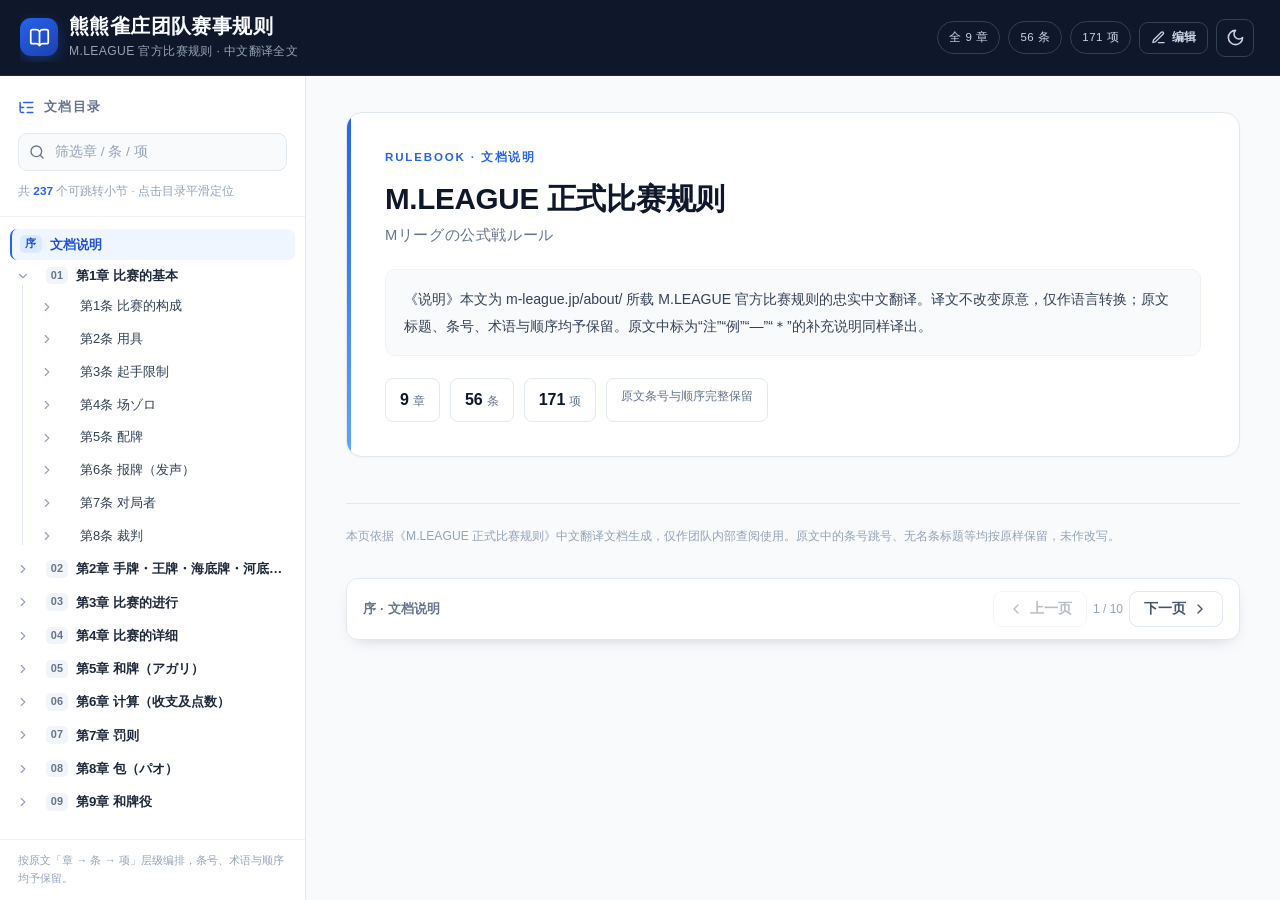
==== index.html @ c19c09bb "Add files via upload" ====
<!DOCTYPE html>
<html lang="zh-CN">
<head>
<meta charset="UTF-8">
<meta name="viewport" content="width=device-width, initial-scale=1">
<meta name="color-scheme" content="light dark">
<title>熊熊雀庄团队赛事规则 · M.LEAGUE 官方比赛规则</title>
<meta name="description" content="熊熊雀庄团队赛事规则：M.LEAGUE 官方比赛规则中文翻译全文，按章、条、项层级编排。">
<style>
:root{
  --header-h:76px;
  --sidebar-w:306px;
  --ink:#0F172A;
  --text:#1E293B;
  --body:#334155;
  --muted:#64748B;
  --muted-2:#94A3B8;
  --muted-3:#CBD5E1;
  --line:#E2E8F0;
  --line-soft:#EEF2F7;
  --bg:#F8FAFC;
  --surface:#FFFFFF;
  --surface-2:#F1F5F9;
  --surface-3:#DBEAFE;
  --row-even:#FAFCFF;
  --accent:#2563EB;
  --accent-dark:#1D4ED8;
  --accent-soft:#EFF6FF;
  --accent-soft-2:#BFDBFE;
  --on-header:#F8FAFC;
  --border-header:#1E293B;
  --border-header-2:#334155;
  --body-2:#475569;
  --example-line:#D97706;
  --example-bg:#FFFBEB;
  --note-foot-bg:#F5F9FF;
  --mk-men:#059669;
  --mk-open:#D97706;
  --font:"Inter","PingFang SC","Hiragino Sans GB","Microsoft YaHei","Noto Sans CJK SC",-apple-system,BlinkMacSystemFont,"Segoe UI",sans-serif;
}
/* 深色主题（跟随系统 + 手动切换共用 data-theme="dark"） */
:root[data-theme="dark"]{
  --ink:#F1F5F9;
  --text:#E2E8F0;
  --body:#CBD5E1;
  --muted:#94A3B8;
  --muted-2:#64748B;
  --muted-3:#475569;
  --line:#334155;
  --line-soft:#293548;
  --bg:#0B1220;
  --surface:#111A2C;
  --surface-2:#1B2637;
  --surface-3:#1E3A5F;
  --row-even:#121D30;
  --accent:#60A5FA;
  --accent-dark:#93C5FD;
  --accent-soft:#1E3A5F;
  --accent-soft-2:#274A7A;
  --on-header:#F1F5F9;
  --border-header:#0F172A;
  --border-header-2:#334155;
  --body-2:#B6C2D2;
  --example-line:#F59E0B;
  --example-bg:#2A2414;
  --note-foot-bg:#17233B;
  --mk-men:#34D399;
  --mk-open:#FBBF24;
}
*,*::before,*::after{box-sizing:border-box}
[hidden]{display:none !important}
html{scroll-behavior:smooth}
body{
  margin:0;padding-top:var(--header-h);background:var(--bg);color:var(--text);
  font-family:var(--font);font-size:15px;line-height:1.75;
  -webkit-font-smoothing:antialiased;text-rendering:optimizeLegibility;
}
a{color:inherit;text-decoration:none}
button{font:inherit;color:inherit;background:none;border:0;cursor:pointer}
:focus-visible{outline:2px solid var(--accent);outline-offset:2px;border-radius:4px}
/* 顶部标题区加固：防止长标题在窄屏截断/重叠 */
.brand{display:flex;align-items:center;gap:11px;min-width:0;flex:1 1 auto}
.brand-text{min-width:0;flex:1 1 auto}
.brand-text h1{font-size:1.2rem;letter-spacing:.01em;white-space:nowrap;overflow:hidden;text-overflow:ellipsis;max-width:100%}
.brand-text p{white-space:nowrap;overflow:hidden;text-overflow:ellipsis;max-width:100%}
.header-inner{min-width:0;flex-wrap:nowrap}
.skip-link{position:fixed;top:-60px;left:16px;z-index:99;padding:10px 16px;background:var(--accent);color:#fff;border-radius:0 0 8px 8px;font-weight:600}
.skip-link:focus{top:0}
.icon{width:20px;height:20px;flex:none;display:block}
.icon-sm{width:16px;height:16px}

/* ---------- header ---------- */
.site-header{
  position:fixed;inset:0 0 auto 0;height:var(--header-h);z-index:50;
  background:var(--ink);color:var(--on-header);border-bottom:1px solid var(--border-header);
}
.header-inner{
  height:100%;display:flex;align-items:center;gap:14px;
  padding:0 26px 0 20px;
}
.brand{display:flex;align-items:center;gap:11px;min-width:0;flex:1 1 auto;overflow:hidden}
.brand-mark{
  width:38px;height:38px;border-radius:11px;display:grid;place-items:center;flex:none;
  background:linear-gradient(145deg,#2563EB,#1E40AF);color:#fff;box-shadow:0 4px 14px rgba(37,99,235,.35);
}.brand-mark .icon{width:21px;height:21px}
.brand-text{min-width:0}
.brand-text h1{
  margin:0;font-size:1.28rem;line-height:1.3;font-weight:700;letter-spacing:.02em;
  white-space:nowrap;overflow:hidden;text-overflow:ellipsis;
}
.brand-text p{margin:2px 0 0;font-size:.76rem;color:var(--muted-2);letter-spacing:.03em;white-space:nowrap;overflow:hidden;text-overflow:ellipsis}
.header-meta{margin-left:auto;display:flex;gap:8px;align-items:center;flex:none}
.pill{
  padding:5px 11px;border:1px solid var(--border-header-2);border-radius:999px;
  font-size:.72rem;color:var(--muted-3);letter-spacing:.04em;white-space:nowrap;
}
.progress{position:absolute;left:0;bottom:-1px;height:2px;width:0;background:linear-gradient(90deg,#3B82F6,#60A5FA);transition:width .08s linear}
.icon-btn{
  width:38px;height:38px;display:grid;place-items:center;border-radius:9px;
  border:1px solid var(--border-header-2);color:var(--muted-3);transition:background .2s,color .2s,border-color .2s;
}
.icon-btn:hover{background:var(--border-header);color:#fff;border-color:var(--muted)}
.menu-toggle{display:none}

/* ---------- theme toggle ---------- */
.theme-toggle{
  width:38px;height:38px;display:grid;place-items:center;border-radius:9px;
  border:1px solid var(--border-header-2);color:var(--muted-3);
  transition:background .2s,color .2s,border-color .2s;
}
.theme-toggle:hover{background:var(--border-header);color:#fff;border-color:var(--muted)}
.theme-toggle .icon{width:19px;height:19px}
.theme-icon-sun{display:none}

/* ---------- 编辑模式 ---------- */
.edit-toggle{
  display:inline-flex;align-items:center;gap:6px;height:32px;padding:0 11px;border-radius:9px;
  border:1px solid var(--border-header-2);color:var(--muted-3);font-size:.78rem;font-weight:600;
  cursor:pointer;transition:background .2s,color .2s,border-color .2s;white-space:nowrap;
}
.edit-toggle .icon{width:15px;height:15px}
.edit-toggle:hover{background:var(--border-header);color:#fff;border-color:var(--muted)}
.edit-toggle.is-on{background:var(--accent);color:#fff;border-color:var(--accent)}

:root[data-editing] .doc .page [data-edit]{outline:1px dashed var(--accent-soft-2);outline-offset:2px;border-radius:4px;cursor:text}
:root[data-editing] .doc .page [data-edit]:hover{background:var(--surface-3)}
:root[data-editing] .doc .page [data-edit]:focus{outline:2px solid var(--accent);background:var(--surface-2)}

.editbar{
  position:sticky;top:calc(var(--header-h) + 12px);z-index:21;
  display:flex;align-items:center;gap:8px;flex-wrap:wrap;
  padding:10px 14px;margin:0 0 22px;background:var(--surface);
  border:1px solid var(--line);border-radius:12px;
  box-shadow:0 6px 18px -10px rgba(15,23,42,.28);
}
.editbar[hidden]{display:none!important}
.editbar-hint{font-size:.78rem;color:var(--muted)}
.editbar-spacer{margin-left:auto}
.editbar .pager-btn{height:32px;padding:0 12px;font-size:.8rem}
.editbar-btn{
  display:inline-flex;align-items:center;gap:6px;height:32px;padding:0 12px;
  border:1px solid var(--line);border-radius:9px;background:var(--surface);
  color:var(--body-2);font-size:.8rem;font-weight:600;cursor:pointer;
  transition:background .18s,color .18s,border-color .18s;
}
.editbar-btn:hover{background:var(--accent-soft);color:var(--accent-dark);border-color:var(--accent-soft-2)}
.editbar-btn.primary{background:var(--accent);color:#fff;border-color:var(--accent)}
.editbar-btn.primary:hover{background:var(--accent-dark);color:#fff}
.editbar-btn .icon{width:15px;height:15px}
:root[data-theme="dark"] .theme-icon-sun{display:block}
:root[data-theme="dark"] .theme-icon-moon{display:none}

/* ---------- sidebar ---------- */
.backdrop{display:none;position:fixed;inset:0;z-index:60;background:rgba(15,23,42,.5);backdrop-filter:blur(2px)}
.backdrop.show{display:block}
.sidebar{
  position:fixed;left:0;top:var(--header-h);bottom:0;width:var(--sidebar-w);z-index:40;
  display:flex;flex-direction:column;background:var(--surface);border-right:1px solid var(--line);
}
.sidebar-top{padding:20px 18px 14px;border-bottom:1px solid var(--line-soft);flex:none}
.sidebar-title{display:flex;align-items:center;gap:9px;font-size:.82rem;font-weight:700;letter-spacing:.1em;color:var(--muted);text-transform:uppercase}
.sidebar-title .icon{width:17px;height:17px;color:var(--accent)}
.close-nav{display:none;margin-left:auto;width:30px;height:30px;border:0}
.close-nav .icon{width:18px;height:18px}
.search-box{
  margin-top:14px;display:flex;align-items:center;gap:8px;padding:0 10px;
  height:38px;border:1px solid var(--line);border-radius:9px;background:var(--bg);
  transition:border-color .2s,box-shadow .2s;
}
.search-box:focus-within{border-color:var(--accent);box-shadow:0 0 0 3px rgba(37,99,235,.12);background:var(--surface)}
.search-box>.icon{width:16px;height:16px;color:var(--muted)}
.search-box input{flex:1;min-width:0;border:0;background:none;outline:0;font-size:.85rem;color:var(--text)}
.search-box input::placeholder{color:var(--muted-2)}
#clearFilter{display:none;color:var(--muted);padding:2px;line-height:0}
#clearFilter.visible{display:block}
.filter-hint{margin-top:10px;font-size:.74rem;color:var(--muted-2)}
.filter-hint b{color:var(--accent);font-weight:600}
.toc{flex:1;overflow-y:auto;overscroll-behavior:contain;padding:12px 10px 28px;scrollbar-width:thin;scrollbar-color:var(--muted-3) transparent}
.toc::-webkit-scrollbar{width:7px}
.toc::-webkit-scrollbar-thumb{background:var(--muted-3);border-radius:99px}
.toc-group+.toc-group{margin-top:2px}
.toc-row{display:flex;align-items:stretch;gap:2px;border-radius:7px}
.toc-toggle{
  width:24px;flex:none;display:grid;place-items:center;color:var(--muted-2);border-radius:6px;
  transition:color .2s,background .2s;
}
.toc-toggle:hover{color:var(--accent);background:var(--accent-soft)}
.toc-toggle .icon{width:14px;height:14px;transition:transform .22s ease}
.toc-toggle[aria-expanded="true"] .icon{transform:rotate(90deg)}
.toc-toggle.empty{visibility:hidden}
.toc-link{
  flex:1;min-width:0;display:flex;align-items:center;gap:8px;
  padding:6px 8px;border-radius:7px;color:var(--body);font-size:.83rem;line-height:1.45;
  border-left:2px solid transparent;transition:background .18s,color .18s,border-color .18s;
}
.toc-link:hover{background:var(--surface-2);color:var(--accent-dark)}
.toc-label{overflow:hidden;text-overflow:ellipsis;white-space:nowrap}
.toc-level-1>.toc-link,.toc-single{font-weight:650;color:var(--text)}
.toc-num{
  flex:none;min-width:22px;text-align:center;font-size:.68rem;font-weight:700;letter-spacing:.02em;
  color:var(--muted);background:var(--surface-2);border-radius:5px;padding:1px 4px;
}
.toc-children{position:relative;margin-left:24px;padding-left:0;border-left:0}
/* 竖线统一站在「上一级箭头中心」那一列：箭头列从行首 0 起、宽 24 → 中心 12，
   而本容器左边缘正好是箭头右端 24，故相对本容器的偏移 = 12 - 24 = -12px */
.toc-children::before{
  content:"";position:absolute;top:-6px;bottom:6px;left:-12px;width:1px;background:var(--line);
}
/* 二级子层（条 → 项）：箭头左端 = 上一级箭头右端 24，箭头宽 24 → 右端 48 */
.toc-children .toc-children{margin-left:24px;padding-left:0}
/* 二级子层同理：二级箭头列 24–48，中心 36，容器左边缘 48 → 偏移同为 -12px */
/* 一级子层（章 → 条）与二级子层（条 → 项）用同一套缩进：
   二级行保留与一级一致的箭头列占位，三级项再缩进 26px，确保层级越深越靠右 */
.toc-children .toc-level-2{gap:2px}
.toc-children .toc-level-2>.toc-toggle{width:24px}
.toc-children .toc-level-2>.toc-link{border-left-color:transparent;padding-left:18px}
.toc-level-2>.toc-link{font-size:.81rem;color:var(--body)}
.toc-level-3{margin-left:6px;padding-left:26px;font-size:.77rem;color:var(--muted);padding-top:5px;padding-bottom:5px;padding-right:8px}
.toc-level-3:hover{color:var(--accent-dark)}
.toc-link.is-active{
  background:var(--accent-soft);color:var(--accent-dark);font-weight:650;
  border-left-color:var(--accent);
}
.toc-link.is-active .toc-num{background:var(--surface-3);color:var(--accent-dark)}
.toc-label mark{background:var(--accent-soft);color:var(--accent-dark);border-radius:3px;padding:0 1px;font-weight:700}
.toc-link.is-branch{color:var(--accent-dark);font-weight:650}
.toc-empty{padding:18px 10px;font-size:.82rem;color:var(--muted);text-align:center}
.sidebar-foot{flex:none;padding:12px 18px;border-top:1px solid var(--line-soft);font-size:.7rem;line-height:1.6;color:var(--muted-2)}

/* ---------- main ---------- */
.main{margin-left:var(--sidebar-w);min-height:calc(100vh - var(--header-h))}
.doc{max-width:1120px;margin:0 auto;padding:38px 44px 100px}
.front{
  background:var(--surface);border:1px solid var(--line);border-radius:16px;
  padding:34px 38px;margin-bottom:46px;box-shadow:0 1px 2px rgba(15,23,42,.03);
  position:relative;overflow:hidden;
}
.front::before{content:"";position:absolute;left:0;top:0;bottom:0;width:4px;background:linear-gradient(180deg,#2563EB,#60A5FA)}
.front-kicker{font-size:.72rem;font-weight:700;letter-spacing:.16em;color:var(--accent);text-transform:uppercase}
.front h2{margin:12px 0 4px;font-size:1.85rem;line-height:1.35;font-weight:700;color:var(--ink);letter-spacing:-.01em}
.front-ja{margin:0;font-size:.92rem;color:var(--muted);letter-spacing:.04em}
.front-note{
  margin:20px 0 0;padding:16px 18px;background:var(--bg);border:1px solid var(--line-soft);
  border-radius:10px;font-size:.88rem;line-height:1.9;color:var(--body);white-space:pre-wrap;
}
.front-stats{display:flex;flex-wrap:wrap;gap:10px;margin-top:22px}
.stat{padding:7px 14px;border:1px solid var(--line);border-radius:8px;font-size:.77rem;color:var(--muted);background:var(--surface)}
.stat b{color:var(--ink);font-size:1rem;margin-right:4px}
:root{--pager-h:62px}
.chapter{margin-bottom:64px;scroll-margin-top:calc(var(--header-h) + var(--pager-h) + 14px)}
.chapter-head{
  display:flex;align-items:flex-start;gap:18px;padding:0 0 16px;margin:0 0 30px;
  border-bottom:1px solid var(--line);
}
.chapter-num{
  flex:none;font-size:2.6rem;line-height:1;font-weight:700;letter-spacing:-.05em;
  color:var(--surface-3);
}
.chapter-title{margin:0;font-size:1.62rem;line-height:1.4;font-weight:700;color:var(--ink);letter-spacing:-.01em}
.chapter-eyebrow{display:block;font-size:.7rem;font-weight:700;letter-spacing:.16em;color:var(--accent);margin-bottom:7px}
[data-anchor]{scroll-margin-top:calc(var(--header-h) + var(--pager-h) + 14px)}
.article{margin:0 0 34px}
.article-head{
  display:flex;align-items:baseline;gap:11px;margin:0 0 16px;padding:0 0 0 14px;
  border-left:3px solid var(--accent);
}
.article-head h3{margin:0;font-size:1.13rem;line-height:1.5;font-weight:700;color:var(--ink)}
.article-badge{flex:none;font-size:.7rem;font-weight:700;color:var(--accent);background:var(--accent-soft);border-radius:5px;padding:2px 7px}
.item-stack{
  margin:0 0 20px;border:1px solid var(--line);border-radius:10px;overflow:hidden;background:var(--surface);
}
.item-stack::before{
  content:"本节分项";display:block;padding:7px 14px;background:var(--surface-2);
  font-size:.69rem;font-weight:700;letter-spacing:.12em;color:var(--muted);border-bottom:1px solid var(--line);
}
.item-stack h4{
  margin:0;padding:8px 14px;font-size:.84rem;font-weight:600;line-height:1.6;color:var(--body-2);
  border-bottom:1px solid var(--line-soft);scroll-margin-top:calc(var(--header-h) + 22px);
  white-space:pre-wrap;
}
.item-stack h4:last-child{border-bottom:0}
.item-stack h4::before{
  content:"";display:inline-block;width:5px;height:5px;border-radius:50%;
  background:var(--muted-2);margin:0 9px 2px 1px;
}.para,.note,.bullet,.subitem,.pre-line,.table-caption{
  margin:0 0 13px;font-size:.94rem;line-height:1.95;color:var(--body);white-space:pre-wrap;
}
.para{padding-left:2px}
.note{
  padding:11px 15px;background:var(--bg);border-left:3px solid var(--muted-2);border-radius:0 8px 8px 0;
  font-size:.86rem;color:var(--body-2);
}
.note strong{color:var(--ink)}
.note-example{border-left-color:var(--example-line);background:var(--example-bg)}
.note-foot{border-left-color:var(--accent);background:var(--note-foot-bg)}
.bullet,.subitem{padding-left:18px;position:relative}
.bullet::before{content:"";position:absolute;left:3px;top:.82em;width:5px;height:5px;border-radius:50%;background:var(--accent)}
.subitem{color:var(--body-2)}
.table-caption{font-size:.82rem;color:var(--muted);margin:20px 0 8px;white-space:pre-wrap}
.pre-table{
  margin:0 0 16px;padding:14px 16px;background:var(--surface);border:1px solid var(--line);
  border-radius:10px;overflow-x:auto;
}
.pre-line{margin:0;font-size:.86rem;line-height:1.95;font-variant-numeric:tabular-nums;color:var(--body)}
.pre-table .pre-line:first-child{font-weight:700;color:var(--ink);border-bottom:1px solid var(--line);padding-bottom:6px;margin-bottom:6px}
.table-wrap{margin:0 0 18px;border:1px solid var(--line);border-radius:10px;overflow-x:auto;background:var(--surface)}
table{border-collapse:collapse;width:100%;min-width:620px;font-size:.82rem}
th,td{padding:9px 12px;text-align:center;border-bottom:1px solid var(--line-soft);border-right:1px solid var(--line-soft);white-space:nowrap}
th:last-child,td:last-child{border-right:0}
tbody tr:last-child td{border-bottom:0}
thead th{background:var(--ink);color:var(--on-header);font-weight:600;position:sticky;top:0;z-index:1}
tbody tr:nth-child(even){background:var(--row-even)}
tbody td:first-child{font-weight:650;color:var(--ink);background:var(--bg);text-align:left;position:sticky;left:0;z-index:1}
tbody tr:nth-child(even) td:first-child{background:var(--surface-2)}
.yaku-list{
  list-style:none;margin:0 0 18px;padding:0;display:grid;gap:8px;
  grid-template-columns:repeat(auto-fill,minmax(215px,1fr));
}
.yaku-list li{
  padding:9px 12px;background:var(--surface);border:1px solid var(--line);border-radius:8px;
  font-size:.86rem;line-height:1.7;color:var(--text);white-space:pre-wrap;
  transition:border-color .18s,box-shadow .18s;
}
.yaku-list li:hover{border-color:var(--accent-soft-2);box-shadow:0 2px 8px rgba(37,99,235,.07)}
.mk{font-size:.72em;font-weight:700;margin-left:2px}
.mk-men{color:var(--mk-men)}
.mk-open{color:var(--mk-open)}
.spacer{height:10px}
.doc-foot{
  margin-top:20px;padding-top:22px;border-top:1px solid var(--line);
  font-size:.76rem;color:var(--muted-2);line-height:1.8;
}
.to-top{
  position:fixed;right:24px;bottom:24px;z-index:30;width:42px;height:42px;border-radius:12px;
  display:grid;place-items:center;background:var(--surface);color:var(--ink);
  border:1px solid var(--line);box-shadow:0 6px 20px rgba(15,23,42,.12);
  opacity:0;visibility:hidden;transform:translateY(8px);transition:opacity .22s,transform .22s,visibility .22s,background .2s,color .2s;
}
.to-top.visible{opacity:1;visibility:visible;transform:none}
.to-top:hover{background:var(--accent);color:#fff;border-color:var(--accent)}

@media (max-width:1439px){
  .doc{max-width:1080px;padding:36px 40px 96px}
}
@media (max-width:1279px){
  :root{--sidebar-w:278px}
  .header-inner{padding-left:20px}
  .doc{max-width:100%;padding:34px 32px 90px}
}
/* ---------- 移动端目录：大热区 + 拉开行距，解决选项挤在一起点不准 ---------- */
@media (max-width:1023px){
  body{padding-top:64px}
  .sidebar{width:min(92vw,360px)}
  .toc{padding:10px 8px 26px}
  .toc-group+.toc-group{margin-top:10px;padding-top:10px;border-top:1px solid var(--line-soft)}
  .toc-row{gap:0;border-radius:10px}
  /* 相邻项之间留 2px 呼吸位，视觉上不再糊成一片 */
  .toc-row+.toc-row,
  .toc-children>.toc-group+.toc-group{margin-top:2px}
  .toc-toggle{width:40px;min-height:44px}
  .toc-toggle .icon{width:17px;height:17px}
  .toc-link{
    min-height:46px;padding:11px 12px;font-size:.94rem;line-height:1.5;
    border-radius:10px;border-left-width:3px;
  }
  .toc-link:active{background:var(--accent-soft)}
  .toc-level-2>.toc-link{font-size:.9rem}
  .toc-level-3{
    min-height:42px;display:flex;align-items:center;
    margin:2px 0;padding:10px 12px 10px 22px;font-size:.86rem;border-radius:9px;
    background:transparent;color:var(--body-2);
  }
  .toc-level-3:hover{background:var(--surface-2)}
  /* 二级行结构与一级一致（预留 40px 箭头列），三级项再缩进到其文字之下 */
  .toc-children .toc-level-2{gap:0}
  .toc-children .toc-level-2>.toc-toggle{width:40px;min-height:44px}
  .toc-children .toc-level-2>.toc-link{padding-left:12px}
  .toc-level-3.is-active{background:var(--accent-soft);color:var(--accent-dark);font-weight:650}
  .toc-level-3:active{background:var(--accent-soft)}
  .toc-children{margin-left:40px;padding-left:0}
  .toc-children .toc-children{margin-left:40px;padding-left:0}
  /* 移动端箭头宽 40 → 竖线相对容器左边缘偏 -20px，正好穿过箭头中心 */
  .toc-children::before{left:-20px}
  .toc-num{min-width:26px;font-size:.72rem;padding:2px 5px}
  .toc-label{white-space:normal;display:-webkit-box;-webkit-line-clamp:2;-webkit-box-orient:vertical}
}

@media (max-width:1023px){
  :root{--header-h:64px}
  .header-inner{padding:0 16px;gap:12px}
  .menu-toggle{display:grid}
  .brand-mark{width:34px;height:34px;border-radius:9px}
  .brand-text h1{font-size:1.02rem}
  .brand-text p{font-size:.68rem}
  .header-meta{display:none}
  .sidebar{
    top:0;bottom:0;height:100vh;z-index:70;width:min(92vw,360px);
    transform:translateX(-102%);transition:transform .28s cubic-bezier(.4,0,.2,1);
    box-shadow:8px 0 30px rgba(15,23,42,.16);
  }
  .sidebar.open{transform:none}
  .close-nav{display:grid}
  .main{margin-left:0}
  .doc{padding:24px 18px 80px}
  .front{padding:24px 22px;margin-bottom:32px;border-radius:12px}
  .front h2{font-size:1.35rem}
  .chapter{margin-bottom:46px}
  .chapter-num{font-size:2rem}
  .chapter-title{font-size:1.24rem}
  .chapter-head{gap:12px;margin-bottom:22px}
  .article-head h3{font-size:1.03rem}
  .para,.note,.bullet,.subitem{font-size:.9rem}
  .yaku-list{grid-template-columns:repeat(auto-fill,minmax(150px,1fr))}
  .to-top{right:16px;bottom:16px}
}
@media (max-width:420px){
  .brand-text p{display:none}
  .brand-text h1{font-size:.95rem}
  .doc{padding:18px 13px 72px}
  .front{padding:20px 16px}
  .yaku-list{grid-template-columns:1fr 1fr;gap:6px}
  .yaku-list li{font-size:.78rem;padding:7px 9px}
  .item-stack h4{font-size:.79rem;padding:7px 11px}
}
/* ---------- pagination (分页式布局) ---------- */
.page{display:none}
.page.is-active{display:block;animation:page-in .28s ease}
@keyframes page-in{from{opacity:0;transform:translateY(6px)}to{opacity:1;transform:none}}
.pager{
  display:flex;align-items:center;gap:10px;justify-content:space-between;
  padding:12px 16px;margin:0 0 26px;background:var(--surface);
  border:1px solid var(--line);border-radius:12px;flex-wrap:wrap;
  position:sticky;top:calc(var(--header-h) + 12px);z-index:20;
  box-shadow:0 6px 18px -10px rgba(15,23,42,.28);
}
.pager-label{font-size:.8rem;font-weight:600;color:var(--muted);letter-spacing:.02em;white-space:nowrap}
.pager-label b{color:var(--ink);font-size:.92rem;margin:0 2px}
.pager-nav{display:flex;align-items:center;gap:6px;margin-left:auto;flex-wrap:wrap}
.pager-btn{
  display:inline-flex;align-items:center;gap:6px;height:36px;padding:0 14px;
  border:1px solid var(--line);border-radius:9px;background:var(--surface);
  color:var(--body-2);font-size:.85rem;font-weight:600;transition:background .18s,color .18s,border-color .18s,transform .1s;
}
.pager-btn:hover{background:var(--accent-soft);color:var(--accent-dark);border-color:var(--accent-soft-2)}
.pager-btn:active{transform:scale(.96)}
.pager-btn:disabled{opacity:.38;cursor:not-allowed;transform:none}
.pager-btn:disabled:hover{background:var(--surface);color:var(--body-2);border-color:var(--line)}
.pager-btn .icon{width:16px;height:16px}
.pager-jump{display:inline-flex;align-items:center;gap:6px;font-size:.8rem;color:var(--muted)}
.pager-jump select{
  height:36px;padding:0 8px;border:1px solid var(--line);border-radius:8px;background:var(--surface);
  color:var(--text);font-size:.84rem;font-family:inherit;cursor:pointer;outline:none;
}
.pager-jump select:focus-visible{outline:2px solid var(--accent);outline-offset:1px}
.pager:focus-visible,.pager *:focus-visible{outline-offset:2px}
.pager-count{font-size:.75rem;color:var(--muted-2);white-space:nowrap}
.pager-foot{margin-top:30px}
.chapter{margin-bottom:0}

/* 页内小节导航 chips */
.page-sections{display:flex;flex-wrap:wrap;gap:7px;margin:0 0 22px;scroll-margin-top:calc(var(--header-h) + var(--pager-h) + 14px)}
.page-sections a{
  display:inline-flex;align-items:center;gap:5px;padding:6px 11px;border-radius:999px;
  border:1px solid var(--line);background:var(--surface);color:var(--body-2);
  font-size:.78rem;font-weight:600;text-decoration:none;
  transition:background .16s,color .16s,border-color .16s,transform .1s;
}
.page-sections a:hover{background:var(--accent-soft);color:var(--accent-dark);border-color:var(--accent-soft-2);text-decoration:none}
.page-sections a:active{transform:scale(.97)}
.page-sections a.is-current{background:var(--accent);border-color:var(--accent);color:#fff}
.page-sections .ps-num{opacity:.62;font-variant-numeric:tabular-nums;margin-right:4px}
.page-sections a.is-current .ps-num{opacity:.85}

/* 阅读位置记忆提示 */
.resume-toast{
  position:fixed;left:50%;bottom:22px;transform:translate(-50%,14px);
  display:none;align-items:center;gap:12px;max-width:calc(100vw - 32px);
  padding:11px 14px 11px 16px;border-radius:12px;background:var(--surface);
  border:1px solid var(--line);box-shadow:0 12px 32px rgba(15,23,42,.16);
  font-size:.82rem;color:var(--body-2);z-index:70;opacity:0;
  transition:opacity .2s,transform .2s;
}
.resume-toast[hidden]{display:none !important}
.resume-toast.show{display:flex;opacity:1;transform:translate(-50%,0)}
.resume-toast strong{color:var(--ink);font-weight:600}
.resume-toast button{
  height:30px;padding:0 11px;border-radius:8px;border:1px solid var(--line);
  background:var(--surface);color:var(--body-2);font-family:inherit;font-size:.78rem;font-weight:600;
}
.resume-toast button.primary{background:var(--accent);border-color:var(--accent);color:#fff}
.resume-close{padding:0 8px !important;border-color:transparent !important;background:transparent !important;color:var(--muted) !important}

@media (max-width:1023px){
  :root{--pager-h:56px}
  .pager{top:calc(var(--header-h) + 8px);padding:10px 12px;margin-bottom:20px;border-radius:10px;gap:8px}
  .pager-btn{height:34px;padding:0 12px;font-size:.8rem}
  .pager-jump select{height:34px;font-size:.8rem}
  .page-sections{gap:6px;margin-bottom:18px}
  .page-sections a{padding:5px 10px;font-size:.75rem}
  .resume-toast{left:12px;right:12px;bottom:12px;transform:translateY(14px);max-width:none;justify-content:space-between}
  .resume-toast.show{transform:translateY(0)}
}

@media (prefers-reduced-motion:reduce){
  html{scroll-behavior:auto}
  *,*::before,*::after{transition-duration:.01ms !important;animation-duration:.01ms !important}
}
@media print{
  .site-header,.sidebar,.backdrop,.to-top,.skip-link,.pager{display:none !important}
  .page{display:block !important;break-inside:avoid}
  .page.is-active{animation:none}
  body{padding-top:0}
  .main{margin-left:0}
  .doc{max-width:none;padding:0}
  .front,.chapter{break-inside:avoid}
  .article-head h3,.chapter-head{break-after:avoid}
  .para,.note,.bullet,.subitem,.pre-line,.table-caption{orphans:3;widows:3}
  thead{display:table-header-group}
  tr{break-inside:avoid}
  table{min-width:0;width:100%}
  .table-wrap{overflow:visible}
  a[href^="#"]::after{content:""}
}
</style>
</head>
<body>
<a class="skip-link" href="#main">跳到正文</a>

<header class="site-header">
  <div class="header-inner">
    <button class="icon-btn menu-toggle" id="menuToggle" type="button" aria-label="打开目录" aria-controls="sidebar" aria-expanded="false">
      <svg class="icon" viewBox="0 0 24 24" fill="none" stroke="currentColor" stroke-width="2" stroke-linecap="round" stroke-linejoin="round" aria-hidden="true"><path d="M4 5h16"/><path d="M4 12h16"/><path d="M4 19h16"/></svg>
    </button>
    <div class="brand">
      <span class="brand-mark">
        <svg class="icon" viewBox="0 0 24 24" fill="none" stroke="currentColor" stroke-width="2" stroke-linecap="round" stroke-linejoin="round" aria-hidden="true"><path d="M12 5v16"/><path d="M20.001 19A2 2 0 0022 17V5a2 2 0 00-1.999-2L16 3.002A5 5 0 0012 5a5 5 0 00-4-2H4a2 2 0 00-2 2v12a2 2 0 001.999 2H8a5 5 0 014 2 5 5 0 014-2z"/></svg>
      </span>
      <div class="brand-text">
        <h1>熊熊雀庄团队赛事规则</h1>
        <p>M.LEAGUE 官方比赛规则 · 中文翻译全文</p>
      </div>
    </div>
    <div class="header-meta">
      <span class="pill">全 9 章</span><span class="pill">56 条</span><span class="pill">171 项</span>
      <button class="edit-toggle" id="editToggle" type="button" aria-pressed="false">
        <svg class="icon" viewBox="0 0 24 24" fill="none" stroke="currentColor" stroke-width="2" stroke-linecap="round" stroke-linejoin="round" aria-hidden="true"><path d="M12 20h9"/><path d="M16.5 3.5a2.121 2.121 0 0 1 3 3L7 19l-4 1 1-4Z"/></svg>
        <span id="editToggleLabel">编辑</span>
      </button>
      <button class="theme-toggle" id="themeToggle" type="button" aria-label="切换深浅色模式" aria-pressed="false">
        <svg class="icon theme-icon-moon" viewBox="0 0 24 24" fill="none" stroke="currentColor" stroke-width="2" stroke-linecap="round" stroke-linejoin="round" aria-hidden="true"><path d="M12 3a6 6 0 0 0 9 9 9 9 0 1 1-9-9Z"/></svg>
        <svg class="icon theme-icon-sun" viewBox="0 0 24 24" fill="none" stroke="currentColor" stroke-width="2" stroke-linecap="round" stroke-linejoin="round" aria-hidden="true"><circle cx="12" cy="12" r="4"/><path d="M12 2v2"/><path d="M12 20v2"/><path d="m4.93 4.93 1.41 1.41"/><path d="m17.66 17.66 1.41 1.41"/><path d="M2 12h2"/><path d="M20 12h2"/><path d="m6.34 17.66-1.41 1.41"/><path d="m19.07 4.93-1.41 1.41"/></svg>
      </button>
    </div>
  </div>
  <div class="progress" id="progressBar" aria-hidden="true"></div>
</header>

<div class="backdrop" id="backdrop"></div>

<aside class="sidebar" id="sidebar" aria-label="文档目录">
  <div class="sidebar-top">
    <div class="sidebar-title">
      <svg class="icon" viewBox="0 0 24 24" fill="none" stroke="currentColor" stroke-width="2" stroke-linecap="round" stroke-linejoin="round" aria-hidden="true"><path d="M8 5h13"/><path d="M13 12h8"/><path d="M13 19h8"/><path d="M3 10a2 2 0 0 0 2 2h3"/><path d="M3 5v12a2 2 0 0 0 2 2h3"/></svg>
      文档目录
      <button class="icon-btn close-nav" id="closeNav" type="button" aria-label="关闭目录">
        <svg class="icon" viewBox="0 0 24 24" fill="none" stroke="currentColor" stroke-width="2" stroke-linecap="round" stroke-linejoin="round" aria-hidden="true"><path d="M18 6 6 18"/><path d="m6 6 12 12"/></svg>
      </button>
    </div>
    <div class="search-box">
      <svg class="icon" viewBox="0 0 24 24" fill="none" stroke="currentColor" stroke-width="2" stroke-linecap="round" stroke-linejoin="round" aria-hidden="true"><path d="m21 21-4.34-4.34"/><circle cx="11" cy="11" r="8"/></svg>
      <input id="tocFilter" type="search" placeholder="筛选章 / 条 / 项" aria-label="筛选目录" autocomplete="off">
      <button id="clearFilter" type="button" aria-label="清除筛选">
        <svg class="icon icon-sm" viewBox="0 0 24 24" fill="none" stroke="currentColor" stroke-width="2" stroke-linecap="round" stroke-linejoin="round" aria-hidden="true"><path d="M18 6 6 18"/><path d="m6 6 12 12"/></svg>
      </button>
    </div>
    <div class="filter-hint" id="filterHint">共 <b id="linkCount">0</b> 个可跳转小节 · 点击目录平滑定位</div>
  </div>
  <nav class="toc" id="toc" aria-label="章节目录">
<a class="toc-link toc-single" href="#overview" data-target="overview"><span class="toc-num">序</span><span class="toc-label">文档说明</span></a>
<div class="toc-group" data-group="ch-1">
<div class="toc-row toc-level-1">
<button class="toc-toggle" type="button" aria-expanded="false" aria-controls="g-ch-1" aria-label="展开 第1章 比赛的基本"></button>
<a class="toc-link" href="#ch-1" data-target="ch-1"><span class="toc-num">01</span><span class="toc-label">第1章 比赛的基本</span></a>
</div>
<div class="toc-children" id="g-ch-1" hidden>
<div class="toc-group" data-group="art-1-1">
<div class="toc-row toc-level-2">
<button class="toc-toggle" type="button" aria-expanded="false" aria-controls="g-art-1-1" aria-label="展开 第1条 比赛的构成"></button>
<a class="toc-link" href="#art-1-1" data-target="art-1-1"><span class="toc-label">第1条 比赛的构成</span></a>
</div>
<div class="toc-children" id="g-art-1-1" hidden>
<a class="toc-link toc-level-3" href="#item-1-1-1" data-target="item-1-1-1"><span class="toc-label">第1项 比赛的人数</span></a>
<a class="toc-link toc-level-3" href="#item-1-1-2" data-target="item-1-1-2"><span class="toc-label">第2项 半庄（半荘）</span></a>
</div>
</div>
<div class="toc-group" data-group="art-1-2">
<div class="toc-row toc-level-2">
<button class="toc-toggle" type="button" aria-expanded="false" aria-controls="g-art-1-2" aria-label="展开 第2条 用具"></button>
<a class="toc-link" href="#art-1-2" data-target="art-1-2"><span class="toc-label">第2条 用具</span></a>
</div>
<div class="toc-children" id="g-art-1-2" hidden>
<a class="toc-link toc-level-3" href="#item-1-2-1" data-target="item-1-2-1"><span class="toc-label">第1项 麻将牌</span></a>
<a class="toc-link toc-level-3" href="#item-1-2-2" data-target="item-1-2-2"><span class="toc-label">第2项 赤牌</span></a>
<a class="toc-link toc-level-3" href="#item-1-2-3" data-target="item-1-2-3"><span class="toc-label">第3项 麻将桌</span></a>
<a class="toc-link toc-level-3" href="#item-1-2-4" data-target="item-1-2-4"><span class="toc-label">第4项 点棒</span></a>
<a class="toc-link toc-level-3" href="#item-1-2-5" data-target="item-1-2-5"><span class="toc-label">第5项 起家标</span></a>
</div>
</div>
<div class="toc-group" data-group="art-1-3">
<div class="toc-row toc-level-2">
<button class="toc-toggle" type="button" aria-expanded="false" aria-controls="g-art-1-3" aria-label="展开 第3条 起手限制"></button>
<a class="toc-link" href="#art-1-3" data-target="art-1-3"><span class="toc-label">第3条 起手限制</span></a>
</div>
<div class="toc-children" id="g-art-1-3" hidden>
<a class="toc-link toc-level-3" href="#item-1-3-1" data-target="item-1-3-1"><span class="toc-label">第1项 一番缚</span></a>
</div>
</div>
<div class="toc-group" data-group="art-1-4">
<div class="toc-row toc-level-2">
<button class="toc-toggle" type="button" aria-expanded="false" aria-controls="g-art-1-4" aria-label="展开 第4条 场ゾロ"></button>
<a class="toc-link" href="#art-1-4" data-target="art-1-4"><span class="toc-label">第4条 场ゾロ</span></a>
</div>
<div class="toc-children" id="g-art-1-4" hidden>
<a class="toc-link toc-level-3" href="#item-1-4-1" data-target="item-1-4-1"><span class="toc-label">第1项 场ゾロ</span></a>
</div>
</div>
<div class="toc-group" data-group="art-1-5">
<div class="toc-row toc-level-2">
<button class="toc-toggle" type="button" aria-expanded="false" aria-controls="g-art-1-5" aria-label="展开 第5条 配牌"></button>
<a class="toc-link" href="#art-1-5" data-target="art-1-5"><span class="toc-label">第5条 配牌</span></a>
</div>
<div class="toc-children" id="g-art-1-5" hidden>
<a class="toc-link toc-level-3" href="#item-1-5-1" data-target="item-1-5-1"><span class="toc-label">第1项 自动配牌</span></a>
</div>
</div>
<div class="toc-group" data-group="art-1-6">
<div class="toc-row toc-level-2">
<button class="toc-toggle" type="button" aria-expanded="false" aria-controls="g-art-1-6" aria-label="展开 第6条 报牌（发声）"></button>
<a class="toc-link" href="#art-1-6" data-target="art-1-6"><span class="toc-label">第6条 报牌（发声）</span></a>
</div>
<div class="toc-children" id="g-art-1-6" hidden>
<a class="toc-link toc-level-3" href="#item-1-6-1" data-target="item-1-6-1"><span class="toc-label">第1项 报牌</span></a>
<a class="toc-link toc-level-3" href="#item-1-6-2" data-target="item-1-6-2"><span class="toc-label">第2项 报牌的种类</span></a>
</div>
</div>
<div class="toc-group" data-group="art-1-7">
<div class="toc-row toc-level-2">
<button class="toc-toggle" type="button" aria-expanded="false" aria-controls="g-art-1-7" aria-label="展开 第7条 对局者"></button>
<a class="toc-link" href="#art-1-7" data-target="art-1-7"><span class="toc-label">第7条 对局者</span></a>
</div>
<div class="toc-children" id="g-art-1-7" hidden>
<a class="toc-link toc-level-3" href="#item-1-7-1" data-target="item-1-7-1"><span class="toc-label">第1项 义务</span></a>
<a class="toc-link toc-level-3" href="#item-1-7-2" data-target="item-1-7-2"><span class="toc-label">第2项 疑义</span></a>
<a class="toc-link toc-level-3" href="#item-1-7-3" data-target="item-1-7-3"><span class="toc-label">第3项 申诉</span></a>
</div>
</div>
<div class="toc-group" data-group="art-1-8">
<div class="toc-row toc-level-2">
<button class="toc-toggle" type="button" aria-expanded="false" aria-controls="g-art-1-8" aria-label="展开 第8条 裁判"></button>
<a class="toc-link" href="#art-1-8" data-target="art-1-8"><span class="toc-label">第8条 裁判</span></a>
</div>
<div class="toc-children" id="g-art-1-8" hidden>
<a class="toc-link toc-level-3" href="#item-1-8-1" data-target="item-1-8-1"><span class="toc-label">第1项 自动配牌</span></a>
</div>
</div>
</div></div>
<div class="toc-group" data-group="ch-2">
<div class="toc-row toc-level-1">
<button class="toc-toggle" type="button" aria-expanded="false" aria-controls="g-ch-2" aria-label="展开 第2章 手牌・王牌・海底牌・河底牌・岭上牌・悬赏牌"></button>
<a class="toc-link" href="#ch-2" data-target="ch-2"><span class="toc-num">02</span><span class="toc-label">第2章 手牌・王牌・海底牌・河底牌・岭上牌・悬赏牌</span></a>
</div>
<div class="toc-children" id="g-ch-2" hidden>
<div class="toc-group" data-group="art-2-1">
<div class="toc-row toc-level-2">
<button class="toc-toggle" type="button" aria-expanded="false" aria-controls="g-art-2-1" aria-label="展开 第1条 手牌"></button>
<a class="toc-link" href="#art-2-1" data-target="art-2-1"><span class="toc-label">第1条 手牌</span></a>
</div>
<div class="toc-children" id="g-art-2-1" hidden>
<a class="toc-link toc-level-3" href="#item-2-1-1" data-target="item-2-1-1"><span class="toc-label">第1项 张数</span></a>
</div>
</div>
<div class="toc-group" data-group="art-2-2">
<div class="toc-row toc-level-2">
<button class="toc-toggle" type="button" aria-expanded="false" aria-controls="g-art-2-2" aria-label="展开 第2条 王牌"></button>
<a class="toc-link" href="#art-2-2" data-target="art-2-2"><span class="toc-label">第2条 王牌</span></a>
</div>
<div class="toc-children" id="g-art-2-2" hidden>
<a class="toc-link toc-level-3" href="#item-2-2-1" data-target="item-2-2-1"><span class="toc-label">第1项 王牌的构成</span></a>
</div>
</div>
<div class="toc-group" data-group="art-2-3">
<div class="toc-row toc-level-2">
<button class="toc-toggle" type="button" aria-expanded="false" aria-controls="g-art-2-3" aria-label="展开 第3条 海底牌"></button>
<a class="toc-link" href="#art-2-3" data-target="art-2-3"><span class="toc-label">第3条 海底牌</span></a>
</div>
<div class="toc-children" id="g-art-2-3" hidden>
<a class="toc-link toc-level-3" href="#item-2-3-1" data-target="item-2-3-1"><span class="toc-label">第1项 海底牌</span></a>
</div>
</div>
<div class="toc-group" data-group="art-2-4">
<div class="toc-row toc-level-2">
<button class="toc-toggle" type="button" aria-expanded="false" aria-controls="g-art-2-4" aria-label="展开 第4条 河底牌"></button>
<a class="toc-link" href="#art-2-4" data-target="art-2-4"><span class="toc-label">第4条 河底牌</span></a>
</div>
<div class="toc-children" id="g-art-2-4" hidden>
<a class="toc-link toc-level-3" href="#item-2-4-1" data-target="item-2-4-1"><span class="toc-label">第1项 河底牌</span></a>
</div>
</div>
<div class="toc-group" data-group="art-2-5">
<div class="toc-row toc-level-2">
<button class="toc-toggle" type="button" aria-expanded="false" aria-controls="g-art-2-5" aria-label="展开 第5条 岭上牌"></button>
<a class="toc-link" href="#art-2-5" data-target="art-2-5"><span class="toc-label">第5条 岭上牌</span></a>
</div>
<div class="toc-children" id="g-art-2-5" hidden>
<a class="toc-link toc-level-3" href="#item-2-5-1" data-target="item-2-5-1"><span class="toc-label">第1项 岭上牌</span></a>
</div>
</div>
<div class="toc-group" data-group="art-2-6">
<div class="toc-row toc-level-2">
<button class="toc-toggle" type="button" aria-expanded="false" aria-controls="g-art-2-6" aria-label="展开 第6条 悬赏牌（宝牌）"></button>
<a class="toc-link" href="#art-2-6" data-target="art-2-6"><span class="toc-label">第6条 悬赏牌（宝牌）</span></a>
</div>
<div class="toc-children" id="g-art-2-6" hidden>
<a class="toc-link toc-level-3" href="#item-2-6-1" data-target="item-2-6-1"><span class="toc-label">第1项 本宝牌</span></a>
<a class="toc-link toc-level-3" href="#item-2-6-2" data-target="item-2-6-2"><span class="toc-label">第2项 杠宝牌</span></a>
<a class="toc-link toc-level-3" href="#item-2-6-3" data-target="item-2-6-3"><span class="toc-label">第3项 里宝牌</span></a>
<a class="toc-link toc-level-3" href="#item-2-6-4" data-target="item-2-6-4"><span class="toc-label">第4项 赤宝牌</span></a>
<a class="toc-link toc-level-3" href="#item-2-6-5" data-target="item-2-6-5"><span class="toc-label">第5项 宝牌的番数</span></a>
<a class="toc-link toc-level-3" href="#item-2-6-6" data-target="item-2-6-6"><span class="toc-label">第6项 未显示宝牌指示牌时</span></a>
</div>
</div>
</div></div>
<div class="toc-group" data-group="ch-3">
<div class="toc-row toc-level-1">
<button class="toc-toggle" type="button" aria-expanded="false" aria-controls="g-ch-3" aria-label="展开 第3章 比赛的进行"></button>
<a class="toc-link" href="#ch-3" data-target="ch-3"><span class="toc-num">03</span><span class="toc-label">第3章 比赛的进行</span></a>
</div>
<div class="toc-children" id="g-ch-3" hidden>
<div class="toc-group" data-group="art-3-1">
<div class="toc-row toc-level-2">
<button class="toc-toggle" type="button" aria-expanded="false" aria-controls="g-art-3-1" aria-label="展开 第1条 座位与起家的决定"></button>
<a class="toc-link" href="#art-3-1" data-target="art-3-1"><span class="toc-label">第1条 座位与起家的决定</span></a>
</div>
<div class="toc-children" id="g-art-3-1" hidden>
<a class="toc-link toc-level-3" href="#item-3-1-1" data-target="item-3-1-1"><span class="toc-label">第1项 座位的确定</span></a>
</div>
</div>
<div class="toc-group" data-group="art-3-2">
<div class="toc-row toc-level-2">
<button class="toc-toggle" type="button" aria-expanded="false" aria-controls="g-art-3-2" aria-label="展开 第2条 比赛的开始与结束"></button>
<a class="toc-link" href="#art-3-2" data-target="art-3-2"><span class="toc-label">第2条 比赛的开始与结束</span></a>
</div>
<div class="toc-children" id="g-art-3-2" hidden>
<a class="toc-link toc-level-3" href="#item-3-2-1" data-target="item-3-2-1"><span class="toc-label">第1项 麻将牌的搬入</span></a>
<a class="toc-link toc-level-3" href="#item-3-2-2" data-target="item-3-2-2"><span class="toc-label">第2项 比赛的开始</span></a>
<a class="toc-link toc-level-3" href="#item-3-2-3" data-target="item-3-2-3"><span class="toc-label">第3项 一局的终局</span></a>
<a class="toc-link toc-level-3" href="#item-3-2-4" data-target="item-3-2-4"><span class="toc-label">第4项 点数的维持</span></a>
<a class="toc-link toc-level-3" href="#item-3-2-5" data-target="item-3-2-5"><span class="toc-label">第5项 点棒的补充</span></a>
</div>
</div>
<div class="toc-group" data-group="art-3-3">
<div class="toc-row toc-level-2">
<button class="toc-toggle" type="button" aria-expanded="false" aria-controls="g-art-3-3" aria-label="展开 第3条 洗牌与筑牌"></button>
<a class="toc-link" href="#art-3-3" data-target="art-3-3"><span class="toc-label">第3条 洗牌与筑牌</span></a>
</div>
<div class="toc-children" id="g-art-3-3" hidden>
<a class="toc-link toc-level-3" href="#item-3-3-1" data-target="item-3-3-1"><span class="toc-label">第1项 洗牌</span></a>
<a class="toc-link toc-level-3" href="#item-3-3-2" data-target="item-3-3-2"><span class="toc-label">第2项 筑牌</span></a>
</div>
</div>
<div class="toc-group" data-group="art-3-4">
<div class="toc-row toc-level-2">
<button class="toc-toggle" type="button" aria-expanded="false" aria-controls="g-art-3-4" aria-label="展开 第4条 开牌与配牌"></button>
<a class="toc-link" href="#art-3-4" data-target="art-3-4"><span class="toc-label">第4条 开牌与配牌</span></a>
</div>
<div class="toc-children" id="g-art-3-4" hidden>
<a class="toc-link toc-level-3" href="#item-3-4-1" data-target="item-3-4-1"><span class="toc-label">第1项 自动配牌</span></a>
<a class="toc-link toc-level-3" href="#item-3-4-2" data-target="item-3-4-2"><span class="toc-label">第2项 开牌</span></a>
<a class="toc-link toc-level-3" href="#item-3-4-3" data-target="item-3-4-3"><span class="toc-label">第3项 配牌的确认</span></a>
<a class="toc-link toc-level-3" href="#item-3-4-4" data-target="item-3-4-4"><span class="toc-label">第4项 第一次摸牌</span></a>
<a class="toc-link toc-level-3" href="#item-3-4-5" data-target="item-3-4-5"><span class="toc-label">第5项 宝牌指示牌已显示时的开牌</span></a>
<a class="toc-link toc-level-3" href="#item-3-4-6" data-target="item-3-4-6"><span class="toc-label">第6项 宝牌指示牌未显示时的开牌</span></a>
<a class="toc-link toc-level-3" href="#item-3-4-7" data-target="item-3-4-7"><span class="toc-label">第7项 亲家未摸牌即打牌</span></a>
<a class="toc-link toc-level-3" href="#item-3-4-8" data-target="item-3-4-8"><span class="toc-label">第8项 亲家第一次摸牌被摸取</span></a>
<a class="toc-link toc-level-3" href="#item-3-4-9" data-target="item-3-4-9"><span class="toc-label">第9项 不测事态</span></a>
</div>
</div>
<div class="toc-group" data-group="art-3-5">
<div class="toc-row toc-level-2">
<button class="toc-toggle" type="button" aria-expanded="false" aria-controls="g-art-3-5" aria-label="展开 第5条 亲家的顺序"></button>
<a class="toc-link" href="#art-3-5" data-target="art-3-5"><span class="toc-label">第5条 亲家的顺序</span></a>
</div>
<div class="toc-children" id="g-art-3-5" hidden>
<a class="toc-link toc-level-3" href="#item-3-5-1" data-target="item-3-5-1"><span class="toc-label">第1项 亲家的移动</span></a>
<a class="toc-link toc-level-3" href="#item-3-5-2" data-target="item-3-5-2"><span class="toc-label">第2项 亲家顺序错误</span></a>
</div>
</div>
<div class="toc-group" data-group="art-3-6">
<div class="toc-row toc-level-2">
<button class="toc-toggle" type="button" aria-expanded="false" aria-controls="g-art-3-6" aria-label="展开 第6条 取牌行为"></button>
<a class="toc-link" href="#art-3-6" data-target="art-3-6"><span class="toc-label">第6条 取牌行为</span></a>
</div>
<div class="toc-children" id="g-art-3-6" hidden>
<a class="toc-link toc-level-3" href="#item-3-6-1" data-target="item-3-6-1"><span class="toc-label">第1项 取牌行为的种类</span></a>
</div>
</div>
<div class="toc-group" data-group="art-3-7">
<div class="toc-row toc-level-2">
<button class="toc-toggle" type="button" aria-expanded="false" aria-controls="g-art-3-7" aria-label="展开 第7条 摸打"></button>
<a class="toc-link" href="#art-3-7" data-target="art-3-7"><span class="toc-label">第7条 摸打</span></a>
</div>
<div class="toc-children" id="g-art-3-7" hidden>
<a class="toc-link toc-level-3" href="#item-3-7-1" data-target="item-3-7-1"><span class="toc-label">第1项 摸打</span></a>
<a class="toc-link toc-level-3" href="#item-3-7-2" data-target="item-3-7-2"><span class="toc-label">第2项 摸打的一巡</span></a>
<a class="toc-link toc-level-3" href="#item-3-7-3" data-target="item-3-7-3"><span class="toc-label">第3项 禁止事项</span></a>
<a class="toc-link toc-level-3" href="#item-3-7-4" data-target="item-3-7-4"><span class="toc-label">第4项 摸打的方法</span></a>
<a class="toc-link toc-level-3" href="#item-3-7-5" data-target="item-3-7-5"><span class="toc-label">第5项 摸打的节奏</span></a>
</div>
</div>
<div class="toc-group" data-group="art-3-8">
<div class="toc-row toc-level-2">
<button class="toc-toggle" type="button" aria-expanded="false" aria-controls="g-art-3-8" aria-label="展开 第8条 自摸（ツモ）"></button>
<a class="toc-link" href="#art-3-8" data-target="art-3-8"><span class="toc-label">第8条 自摸（ツモ）</span></a>
</div>
<div class="toc-children" id="g-art-3-8" hidden>
<a class="toc-link toc-level-3" href="#item-3-8-1" data-target="item-3-8-1"><span class="toc-label">第1项 自摸</span></a>
<a class="toc-link toc-level-3" href="#item-3-8-2" data-target="item-3-8-2"><span class="toc-label">第2项 摸牌行为的开始</span></a>
<a class="toc-link toc-level-3" href="#item-3-8-3" data-target="item-3-8-3"><span class="toc-label">第3项 摸牌的时机</span></a>
<a class="toc-link toc-level-3" href="#item-3-8-4" data-target="item-3-8-4"><span class="toc-label">第4项 先ヅモ</span></a>
<a class="toc-link toc-level-3" href="#item-3-8-5" data-target="item-3-8-5"><span class="toc-label">第5项 摸牌的扱い</span></a>
</div>
</div>
<div class="toc-group" data-group="art-3-9">
<div class="toc-row toc-level-2">
<button class="toc-toggle" type="button" aria-expanded="false" aria-controls="g-art-3-9" aria-label="展开 第9条 打牌"></button>
<a class="toc-link" href="#art-3-9" data-target="art-3-9"><span class="toc-label">第9条 打牌</span></a>
</div>
<div class="toc-children" id="g-art-3-9" hidden>
<a class="toc-link toc-level-3" href="#item-3-9-1" data-target="item-3-9-1"><span class="toc-label">第1项 打牌</span></a>
<a class="toc-link toc-level-3" href="#item-3-9-2" data-target="item-3-9-2"><span class="toc-label">第2项 舍牌的确立</span></a>
<a class="toc-link toc-level-3" href="#item-3-9-3" data-target="item-3-9-3"><span class="toc-label">第3项 河</span></a>
<a class="toc-link toc-level-3" href="#item-3-9-4" data-target="item-3-9-4"><span class="toc-label">第4项 强打</span></a>
</div>
</div>
<div class="toc-group" data-group="art-3-10">
<div class="toc-row toc-level-2">
<button class="toc-toggle" type="button" aria-expanded="false" aria-controls="g-art-3-10" aria-label="展开 第10条 舍牌"></button>
<a class="toc-link" href="#art-3-10" data-target="art-3-10"><span class="toc-label">第10条 舍牌</span></a>
</div>
<div class="toc-children" id="g-art-3-10" hidden>
<a class="toc-link toc-level-3" href="#item-3-10-1" data-target="item-3-10-1"><span class="toc-label">第1项 舍牌的排列</span></a>
<a class="toc-link toc-level-3" href="#item-3-10-2" data-target="item-3-10-2"><span class="toc-label">第2项 舍牌的列</span></a>
<a class="toc-link toc-level-3" href="#item-3-10-3" data-target="item-3-10-3"><span class="toc-label">第3项 对舍牌的处理</span></a>
</div>
</div>
<div class="toc-group" data-group="art-3-11">
<div class="toc-row toc-level-2">
<button class="toc-toggle" type="button" aria-expanded="false" aria-controls="g-art-3-11" aria-label="展开 第11条 流局与听牌"></button>
<a class="toc-link" href="#art-3-11" data-target="art-3-11"><span class="toc-label">第11条 流局与听牌</span></a>
</div>
<div class="toc-children" id="g-art-3-11" hidden>
<a class="toc-link toc-level-3" href="#item-3-11-1" data-target="item-3-11-1"><span class="toc-label">第1项 流局</span></a>
<a class="toc-link toc-level-3" href="#item-3-11-2" data-target="item-3-11-2"><span class="toc-label">第2项 听牌的认定</span></a>
<a class="toc-link toc-level-3" href="#item-3-11-3" data-target="item-3-11-3"><span class="toc-label">第3项 听牌宣告</span></a>
<a class="toc-link toc-level-3" href="#item-3-11-4" data-target="item-3-11-4"><span class="toc-label">第4项 听牌宣告的顺序</span></a>
<a class="toc-link toc-level-3" href="#item-3-11-5" data-target="item-3-11-5"><span class="toc-label">第5项 听牌料</span></a>
</div>
</div>
<div class="toc-group" data-group="art-3-12">
<div class="toc-row toc-level-2">
<button class="toc-toggle" type="button" aria-expanded="false" aria-controls="g-art-3-12" aria-label="展开 第12条 连庄（レンチャン）"></button>
<a class="toc-link" href="#art-3-12" data-target="art-3-12"><span class="toc-label">第12条 连庄（レンチャン）</span></a>
</div>
<div class="toc-children" id="g-art-3-12" hidden>
<a class="toc-link toc-level-3" href="#item-3-12-1" data-target="item-3-12-1"><span class="toc-label">第1项 连庄</span></a>
<a class="toc-link toc-level-3" href="#item-3-12-2" data-target="item-3-12-2"><span class="toc-label">第2项 连庄的条件</span></a>
<a class="toc-link toc-level-3" href="#item-3-12-3" data-target="item-3-12-3"><span class="toc-label">第3项 错和时的处理</span></a>
</div>
</div>
<div class="toc-group" data-group="art-3-13">
<div class="toc-row toc-level-2">
<button class="toc-toggle" type="button" aria-expanded="false" aria-controls="g-art-3-13" aria-label="展开 第13条 积场（本场）"></button>
<a class="toc-link" href="#art-3-13" data-target="art-3-13"><span class="toc-label">第13条 积场（本场）</span></a>
</div>
<div class="toc-children" id="g-art-3-13" hidden>
<a class="toc-link toc-level-3" href="#item-3-13-1" data-target="item-3-13-1"><span class="toc-label">第1项 积场</span></a>
<a class="toc-link toc-level-3" href="#item-3-13-2" data-target="item-3-13-2"><span class="toc-label">第2项 积场的显示</span></a>
<a class="toc-link toc-level-3" href="#item-3-13-3" data-target="item-3-13-3"><span class="toc-label">第3项 积棒的点数</span></a>
<a class="toc-link toc-level-3" href="#item-3-13-4" data-target="item-3-13-4"><span class="toc-label">第4项 积棒的消灭</span></a>
</div>
</div>
</div></div>
<div class="toc-group" data-group="ch-4">
<div class="toc-row toc-level-1">
<button class="toc-toggle" type="button" aria-expanded="false" aria-controls="g-ch-4" aria-label="展开 第4章 比赛的详细"></button>
<a class="toc-link" href="#ch-4" data-target="ch-4"><span class="toc-num">04</span><span class="toc-label">第4章 比赛的详细</span></a>
</div>
<div class="toc-children" id="g-ch-4" hidden>
<div class="toc-group" data-group="art-4-1">
<div class="toc-row toc-level-2">
<button class="toc-toggle" type="button" aria-expanded="false" aria-controls="g-art-4-1" aria-label="展开 第1条 比赛行为"></button>
<a class="toc-link" href="#art-4-1" data-target="art-4-1"><span class="toc-label">第1条 比赛行为</span></a>
</div>
<div class="toc-children" id="g-art-4-1" hidden>
<a class="toc-link toc-level-3" href="#item-4-1-1" data-target="item-4-1-1"><span class="toc-label">第1项 比赛行为</span></a>
<a class="toc-link toc-level-3" href="#item-4-1-2" data-target="item-4-1-2"><span class="toc-label">第2项 比赛行为的确认</span></a>
</div>
</div>
<div class="toc-group" data-group="art-4-2">
<div class="toc-row toc-level-2">
<button class="toc-toggle" type="button" aria-expanded="false" aria-controls="g-art-4-2" aria-label="展开 第2条 优先顺序"></button>
<a class="toc-link" href="#art-4-2" data-target="art-4-2"><span class="toc-label">第2条 优先顺序</span></a>
</div>
<div class="toc-children" id="g-art-4-2" hidden>
<a class="toc-link toc-level-3" href="#item-4-2-1" data-target="item-4-2-1"><span class="toc-label">第1项 优先顺序</span></a>
<a class="toc-link toc-level-3" href="#item-4-2-2" data-target="item-4-2-2"><span class="toc-label">第2项 报牌迟缓</span></a>
<a class="toc-link toc-level-3" href="#item-4-2-3" data-target="item-4-2-3"><span class="toc-label">第3项 吃后发生的碰・杠・荣和</span></a>
</div>
</div>
<div class="toc-group" data-group="art-4-3">
<div class="toc-row toc-level-2">
<button class="toc-toggle" type="button" aria-expanded="false" aria-controls="g-art-4-3" aria-label="展开 第3条 吃（チー）"></button>
<a class="toc-link" href="#art-4-3" data-target="art-4-3"><span class="toc-label">第3条 吃（チー）</span></a>
</div>
<div class="toc-children" id="g-art-4-3" hidden>
<a class="toc-link toc-level-3" href="#item-4-3-1" data-target="item-4-3-1"><span class="toc-label">第1项 吃</span></a>
<a class="toc-link toc-level-3" href="#item-4-3-2" data-target="item-4-3-2"><span class="toc-label">第2项 同时报牌</span></a>
</div>
</div>
<div class="toc-group" data-group="art-4-4">
<div class="toc-row toc-level-2">
<button class="toc-toggle" type="button" aria-expanded="false" aria-controls="g-art-4-4" aria-label="展开 第4条 碰（ポン）"></button>
<a class="toc-link" href="#art-4-4" data-target="art-4-4"><span class="toc-label">第4条 碰（ポン）</span></a>
</div>
<div class="toc-children" id="g-art-4-4" hidden>
<a class="toc-link toc-level-3" href="#item-4-4-1" data-target="item-4-4-1"><span class="toc-label">第1项 碰</span></a>
<a class="toc-link toc-level-3" href="#item-4-4-2" data-target="item-4-4-2"><span class="toc-label">第2项 同时报牌</span></a>
</div>
</div>
<div class="toc-group" data-group="art-4-5">
<div class="toc-row toc-level-2">
<button class="toc-toggle" type="button" aria-expanded="false" aria-controls="g-art-4-5" aria-label="展开 第5条 杠（カン）"></button>
<a class="toc-link" href="#art-4-5" data-target="art-4-5"><span class="toc-label">第5条 杠（カン）</span></a>
</div>
<div class="toc-children" id="g-art-4-5" hidden>
<a class="toc-link toc-level-3" href="#item-4-5-1" data-target="item-4-5-1"><span class="toc-label">第1项 杠的种类</span></a>
<a class="toc-link toc-level-3" href="#item-4-5-2" data-target="item-4-5-2"><span class="toc-label">第2项 暗杠</span></a>
<a class="toc-link toc-level-3" href="#item-4-5-3" data-target="item-4-5-3"><span class="toc-label">第3项 明杠</span></a>
<a class="toc-link toc-level-3" href="#item-4-5-4" data-target="item-4-5-4"><span class="toc-label">第4项 杠的限度</span></a>
<a class="toc-link toc-level-3" href="#item-4-5-5" data-target="item-4-5-5"><span class="toc-label">第5项 杠宝牌</span></a>
<a class="toc-link toc-level-3" href="#item-4-5-6" data-target="item-4-5-6"><span class="toc-label">第6项 抢杠</span></a>
</div>
</div>
<div class="toc-group" data-group="art-4-6">
<div class="toc-row toc-level-2">
<button class="toc-toggle" type="button" aria-expanded="false" aria-controls="g-art-4-6" aria-label="展开 第6条 副露牌与副露法"></button>
<a class="toc-link" href="#art-4-6" data-target="art-4-6"><span class="toc-label">第6条 副露牌与副露法</span></a>
</div>
<div class="toc-children" id="g-art-4-6" hidden>
<a class="toc-link toc-level-3" href="#item-4-6-1" data-target="item-4-6-1"><span class="toc-label">第1项 副露牌</span></a>
<a class="toc-link toc-level-3" href="#item-4-6-2" data-target="item-4-6-2"><span class="toc-label">第2项 副露法</span></a>
</div>
</div>
<div class="toc-group" data-group="art-4-7">
<div class="toc-row toc-level-2">
<button class="toc-toggle" type="button" aria-expanded="false" aria-controls="g-art-4-7" aria-label="展开 第7条 指示牌"></button>
<a class="toc-link" href="#art-4-7" data-target="art-4-7"><span class="toc-label">第7条 指示牌</span></a>
</div>
<div class="toc-children" id="g-art-4-7" hidden>
<a class="toc-link toc-level-3" href="#item-4-7-1" data-target="item-4-7-1"><span class="toc-label">第1项 指示牌的错误</span></a>
</div>
</div>
<div class="toc-group" data-group="art-4-8">
<div class="toc-row toc-level-2">
<button class="toc-toggle" type="button" aria-expanded="false" aria-controls="g-art-4-8" aria-label="展开 第8条 立直（リーチ）"></button>
<a class="toc-link" href="#art-4-8" data-target="art-4-8"><span class="toc-label">第8条 立直（リーチ）</span></a>
</div>
<div class="toc-children" id="g-art-4-8" hidden>
<a class="toc-link toc-level-3" href="#item-4-8-1" data-target="item-4-8-1"><span class="toc-label">第1项 立直</span></a>
<a class="toc-link toc-level-3" href="#item-4-8-2" data-target="item-4-8-2"><span class="toc-label">第2项 立直宣言</span></a>
<a class="toc-link toc-level-3" href="#item-4-8-3" data-target="item-4-8-3"><span class="toc-label">第3项 振听立直等</span></a>
<a class="toc-link toc-level-3" href="#item-4-8-4" data-target="item-4-8-4"><span class="toc-label">第4项 立直宣言牌被鸣</span></a>
<a class="toc-link toc-level-3" href="#item-4-8-5" data-target="item-4-8-5"><span class="toc-label">第5项 立直棒的取得</span></a>
<a class="toc-link toc-level-3" href="#item-4-8-6" data-target="item-4-8-6"><span class="toc-label">第6项 见逃</span></a>
<a class="toc-link toc-level-3" href="#item-4-8-7" data-target="item-4-8-7"><span class="toc-label">第7项 立直后的暗杠</span></a>
</div>
</div>
</div></div>
<div class="toc-group" data-group="ch-5">
<div class="toc-row toc-level-1">
<button class="toc-toggle" type="button" aria-expanded="false" aria-controls="g-ch-5" aria-label="展开 第5章 和牌（アガリ）"></button>
<a class="toc-link" href="#ch-5" data-target="ch-5"><span class="toc-num">05</span><span class="toc-label">第5章 和牌（アガリ）</span></a>
</div>
<div class="toc-children" id="g-ch-5" hidden>
<div class="toc-group" data-group="art-5-1">
<div class="toc-row toc-level-2">
<button class="toc-toggle" type="button" aria-expanded="false" aria-controls="g-art-5-1" aria-label="展开 第1条 和牌"></button>
<a class="toc-link" href="#art-5-1" data-target="art-5-1"><span class="toc-label">第1条 和牌</span></a>
</div>
<div class="toc-children" id="g-art-5-1" hidden>
<a class="toc-link toc-level-3" href="#item-5-1-1" data-target="item-5-1-1"><span class="toc-label">第1项 和牌的形式</span></a>
<a class="toc-link toc-level-3" href="#item-5-1-2" data-target="item-5-1-2"><span class="toc-label">第2项 和牌的手段</span></a>
<a class="toc-link toc-level-3" href="#item-5-1-3" data-target="item-5-1-3"><span class="toc-label">第3项 和牌者</span></a>
<a class="toc-link toc-level-3" href="#item-5-1-4" data-target="item-5-1-4"><span class="toc-label">第4项 和牌牌的选择</span></a>
</div>
</div>
<div class="toc-group" data-group="art-5-2">
<div class="toc-row toc-level-2">
<button class="toc-toggle" type="button" aria-expanded="false" aria-controls="g-art-5-2" aria-label="展开 第2条 和牌宣言"></button>
<a class="toc-link" href="#art-5-2" data-target="art-5-2"><span class="toc-label">第2条 和牌宣言</span></a>
</div>
<div class="toc-children" id="g-art-5-2" hidden>
<a class="toc-link toc-level-3" href="#item-5-2-1" data-target="item-5-2-1"><span class="toc-label">第1项 和牌宣言</span></a>
<a class="toc-link toc-level-3" href="#item-5-2-2" data-target="item-5-2-2"><span class="toc-label">第2项 自摸和时的明示</span></a>
<a class="toc-link toc-level-3" href="#item-5-2-3" data-target="item-5-2-3"><span class="toc-label">第3项 报牌的迟缓</span></a>
</div>
</div>
<div class="toc-group" data-group="art-5-3">
<div class="toc-row toc-level-2">
<button class="toc-toggle" type="button" aria-expanded="false" aria-controls="g-art-5-3" aria-label="展开 第3条 和牌的确认"></button>
<a class="toc-link" href="#art-5-3" data-target="art-5-3"><span class="toc-label">第3条 和牌的确认</span></a>
</div>
<div class="toc-children" id="g-art-5-3" hidden>
<a class="toc-link toc-level-3" href="#item-5-3-1" data-target="item-5-3-1"><span class="toc-label">第1项 和牌形的确认</span></a>
</div>
</div>
<div class="toc-group" data-group="art-5-4">
<div class="toc-row toc-level-2">
<button class="toc-toggle" type="button" aria-expanded="false" aria-controls="g-art-5-4" aria-label="展开 第4条 和牌役的复合"></button>
<a class="toc-link" href="#art-5-4" data-target="art-5-4"><span class="toc-label">第4条 和牌役的复合</span></a>
</div>
<div class="toc-children" id="g-art-5-4" hidden>
<a class="toc-link toc-level-3" href="#item-5-4-1" data-target="item-5-4-1"><span class="toc-label">第1项 复合</span></a>
</div>
</div>
<div class="toc-group" data-group="art-5-5">
<div class="toc-row toc-level-2">
<button class="toc-toggle" type="button" aria-expanded="false" aria-controls="g-art-5-5" aria-label="展开 第5条 振听（フリテン）"></button>
<a class="toc-link" href="#art-5-5" data-target="art-5-5"><span class="toc-label">第5条 振听（フリテン）</span></a>
</div>
<div class="toc-children" id="g-art-5-5" hidden>
<a class="toc-link toc-level-3" href="#item-5-5-1" data-target="item-5-5-1"><span class="toc-label">第1项 振听</span></a>
<a class="toc-link toc-level-3" href="#item-5-5-2" data-target="item-5-5-2"><span class="toc-label">第2项 振听时的和牌</span></a>
<a class="toc-link toc-level-3" href="#item-5-5-3" data-target="item-5-5-3"><span class="toc-label">第3项 同巡内振听</span></a>
<a class="toc-link toc-level-3" href="#item-5-5-4" data-target="item-5-5-4"><span class="toc-label">第4项 立直后的见逃</span></a>
</div>
</div>
</div></div>
<div class="toc-group" data-group="ch-6">
<div class="toc-row toc-level-1">
<button class="toc-toggle" type="button" aria-expanded="false" aria-controls="g-ch-6" aria-label="展开 第6章 计算（收支及点数）"></button>
<a class="toc-link" href="#ch-6" data-target="ch-6"><span class="toc-num">06</span><span class="toc-label">第6章 计算（收支及点数）</span></a>
</div>
<div class="toc-children" id="g-ch-6" hidden>
<div class="toc-group" data-group="art-6-1">
<div class="toc-row toc-level-2">
<button class="toc-toggle" type="button" aria-expanded="false" aria-controls="g-art-6-1" aria-label="展开 第1条 原点"></button>
<a class="toc-link" href="#art-6-1" data-target="art-6-1"><span class="toc-label">第1条 原点</span></a>
</div>
<div class="toc-children" id="g-art-6-1" hidden>
<a class="toc-link toc-level-3" href="#item-6-1-1" data-target="item-6-1-1"><span class="toc-label">第1项 原点</span></a>
</div>
</div>
<div class="toc-group" data-group="art-6-2">
<div class="toc-row toc-level-2">
<button class="toc-toggle" type="button" aria-expanded="false" aria-controls="g-art-6-2" aria-label="展开 第2条 持有分・顺位点"></button>
<a class="toc-link" href="#art-6-2" data-target="art-6-2"><span class="toc-label">第2条 持有分・顺位点</span></a>
</div>
<div class="toc-children" id="g-art-6-2" hidden>
<a class="toc-link toc-level-3" href="#item-6-2-1" data-target="item-6-2-1"><span class="toc-label">第1项 持有分</span></a>
<a class="toc-link toc-level-3" href="#item-6-2-2" data-target="item-6-2-2"><span class="toc-label">第2项 比赛顺位</span></a>
<a class="toc-link toc-level-3" href="#item-6-2-3" data-target="item-6-2-3"><span class="toc-label">第3项 顺位点</span></a>
<a class="toc-link toc-level-3" href="#item-6-2-4" data-target="item-6-2-4"><span class="toc-label">第4项 换算</span></a>
<a class="toc-link toc-level-3" href="#item-6-2-5" data-target="item-6-2-5"><span class="toc-label">第5项 例</span></a>
<a class="toc-link toc-level-3" href="#item-6-2-6" data-target="item-6-2-6"><span class="toc-label">第6项 流局结束时的立直棒</span></a>
<a class="toc-link toc-level-3" href="#item-6-2-7" data-target="item-6-2-7"><span class="toc-label">第7项 同分时</span></a>
<a class="toc-link toc-level-3" href="#item-6-2-8" data-target="item-6-2-8"><span class="toc-label">第8项 零头的处理</span></a>
</div>
</div>
<div class="toc-group" data-group="art-6-3">
<div class="toc-row toc-level-2">
<button class="toc-toggle" type="button" aria-expanded="false" aria-controls="g-art-6-3" aria-label="展开 第3条 点数计算(1)"></button>
<a class="toc-link" href="#art-6-3" data-target="art-6-3"><span class="toc-label">第3条 点数计算(1)</span></a>
</div>
<div class="toc-children" id="g-art-6-3" hidden>
<a class="toc-link toc-level-3" href="#item-6-3-1" data-target="item-6-3-1"><span class="toc-label">第1项 符</span></a>
<a class="toc-link toc-level-3" href="#item-6-3-2" data-target="item-6-3-2"><span class="toc-label">第2项 部分符</span></a>
<a class="toc-link toc-level-3" href="#item-6-3-3" data-target="item-6-3-3"><span class="toc-label">第3项 连底</span></a>
<a class="toc-link toc-level-3" href="#item-6-3-4" data-target="item-6-3-4"><span class="toc-label">第4项 连底的计算</span></a>
<a class="toc-link toc-level-3" href="#item-6-3-5" data-target="item-6-3-5"><span class="toc-label">第5项 进位</span></a>
</div>
</div>
<div class="toc-group" data-group="art-6-4">
<div class="toc-row toc-level-2">
<button class="toc-toggle" type="button" aria-expanded="false" aria-controls="g-art-6-4" aria-label="展开 第4条 点数计算(2) 翻的计算与和牌点"></button>
<a class="toc-link" href="#art-6-4" data-target="art-6-4"><span class="toc-label">第4条 点数计算(2) 翻的计算与和牌点</span></a>
</div>
<div class="toc-children" id="g-art-6-4" hidden>
<a class="toc-link toc-level-3" href="#item-6-4-1" data-target="item-6-4-1"><span class="toc-label">第1项 翻的计算</span></a>
<a class="toc-link toc-level-3" href="#item-6-4-2" data-target="item-6-4-2"><span class="toc-label">第1项 点数的计算</span></a>
<a class="toc-link toc-level-3" href="#item-6-4-3" data-target="item-6-4-3"><span class="toc-label">第2项 点棒的授受</span></a>
<a class="toc-link toc-level-3" href="#item-6-4-4" data-target="item-6-4-4"><span class="toc-label">第3项 支付方法</span></a>
<a class="toc-link toc-level-3" href="#item-6-4-5" data-target="item-6-4-5"><span class="toc-label">第4项 授受的时机</span></a>
<a class="toc-link toc-level-3" href="#item-6-4-6" data-target="item-6-4-6"><span class="toc-label">第5项 点数的申报</span></a>
<a class="toc-link toc-level-3" href="#item-6-4-7" data-target="item-6-4-7"><span class="toc-label">第6项 申报的顺序</span></a>
<a class="toc-link toc-level-3" href="#item-6-4-8" data-target="item-6-4-8"><span class="toc-label">第7项 例</span></a>
<a class="toc-link toc-level-3" href="#item-6-4-9" data-target="item-6-4-9"><span class="toc-label">第8项 交割错误</span></a>
</div>
</div>
<div class="toc-group" data-group="art-6-5">
<div class="toc-row toc-level-2">
<button class="toc-toggle" type="button" aria-expanded="false" aria-controls="g-art-6-5" aria-label="展开 第6条 满贯"></button>
<a class="toc-link" href="#art-6-5" data-target="art-6-5"><span class="toc-label">第6条 满贯</span></a>
</div>
<div class="toc-children" id="g-art-6-5" hidden>
<a class="toc-link toc-level-3" href="#item-6-5-1" data-target="item-6-5-1"><span class="toc-label">第1项 满贯的种类</span></a>
</div>
</div>
</div></div>
<div class="toc-group" data-group="ch-7">
<div class="toc-row toc-level-1">
<button class="toc-toggle" type="button" aria-expanded="false" aria-controls="g-ch-7" aria-label="展开 第7章 罚则"></button>
<a class="toc-link" href="#ch-7" data-target="ch-7"><span class="toc-num">07</span><span class="toc-label">第7章 罚则</span></a>
</div>
<div class="toc-children" id="g-ch-7" hidden>
<div class="toc-group" data-group="art-7-1">
<div class="toc-row toc-level-2">
<button class="toc-toggle" type="button" aria-expanded="false" aria-controls="g-art-7-1" aria-label="展开 第1条 罚的种类"></button>
<a class="toc-link" href="#art-7-1" data-target="art-7-1"><span class="toc-label">第1条 罚的种类</span></a>
</div>
<div class="toc-children" id="g-art-7-1" hidden>
<a class="toc-link toc-level-3" href="#item-7-1-1" data-target="item-7-1-1"><span class="toc-label">第1项 罚的种类</span></a>
<a class="toc-link toc-level-3" href="#item-7-1-2" data-target="item-7-1-2"><span class="toc-label">第2项 认定</span></a>
<a class="toc-link toc-level-3" href="#item-7-1-3" data-target="item-7-1-3"><span class="toc-label">第3项 和牌放弃者的义务</span></a>
<a class="toc-link toc-level-3" href="#item-7-1-4" data-target="item-7-1-4"><span class="toc-label">第4项 违反</span></a>
</div>
</div>
<div class="toc-group" data-group="art-7-2">
<div class="toc-row toc-level-2">
<button class="toc-toggle" type="button" aria-expanded="false" aria-controls="g-art-7-2" aria-label="展开 第2条 和牌放弃及其对象"></button>
<a class="toc-link" href="#art-7-2" data-target="art-7-2"><span class="toc-label">第2条 和牌放弃及其对象</span></a>
</div>
<div class="toc-children" id="g-art-7-2" hidden>
<a class="toc-link toc-level-3" href="#item-7-2-1" data-target="item-7-2-1"><span class="toc-label">第1项 对象</span></a>
<a class="toc-link toc-level-3" href="#item-7-2-2" data-target="item-7-2-2"><span class="toc-label">第2项 多牌与少牌</span></a>
<a class="toc-link toc-level-3" href="#item-7-2-3" data-target="item-7-2-3"><span class="toc-label">第3项 抢先摸牌</span></a>
<a class="toc-link toc-level-3" href="#item-7-2-4" data-target="item-7-2-4"><span class="toc-label">第4项 食替</span></a>
<a class="toc-link toc-level-3" href="#item-7-2-5" data-target="item-7-2-5"><span class="toc-label">第5项 空行为</span></a>
<a class="toc-link toc-level-3" href="#item-7-2-6" data-target="item-7-2-6"><span class="toc-label">第6项 报牌错误</span></a>
</div>
</div>
<div class="toc-group" data-group="art-7-3">
<div class="toc-row toc-level-2">
<button class="toc-toggle" type="button" aria-expanded="false" aria-controls="g-art-7-3" aria-label="展开 第3条 错行为"></button>
<a class="toc-link" href="#art-7-3" data-target="art-7-3"><span class="toc-label">第3条 错行为</span></a>
</div>
<div class="toc-children" id="g-art-7-3" hidden>
<a class="toc-link toc-level-3" href="#item-7-3-1" data-target="item-7-3-1"><span class="toc-label">第1项 错吃・错碰・错杠</span></a>
<a class="toc-link toc-level-3" href="#item-7-3-2" data-target="item-7-3-2"><span class="toc-label">第2项 处理</span></a>
<a class="toc-link toc-level-3" href="#item-7-3-3" data-target="item-7-3-3"><span class="toc-label">第3项 副露2张以上时</span></a>
</div>
</div>
<div class="toc-group" data-group="art-7-4">
<div class="toc-row toc-level-2">
<button class="toc-toggle" type="button" aria-expanded="false" aria-controls="g-art-7-4" aria-label="展开 第4条 错和（チョンボ）及其对象"></button>
<a class="toc-link" href="#art-7-4" data-target="art-7-4"><span class="toc-label">第4条 错和（チョンボ）及其对象</span></a>
</div>
<div class="toc-children" id="g-art-7-4" hidden>
<a class="toc-link toc-level-3" href="#item-7-4-1" data-target="item-7-4-1"><span class="toc-label">第1项 处罚</span></a>
<a class="toc-link toc-level-3" href="#item-7-4-2" data-target="item-7-4-2"><span class="toc-label">第2项 错和的对象</span></a>
<a class="toc-link toc-level-3" href="#item-7-4-3" data-target="item-7-4-3"><span class="toc-label">第3项 故意</span></a>
<a class="toc-link toc-level-3" href="#item-7-4-4" data-target="item-7-4-4"><span class="toc-label">第4项 有正当和牌时</span></a>
<a class="toc-link toc-level-3" href="#item-7-4-5" data-target="item-7-4-5"><span class="toc-label">第5项 复数错和</span></a>
<a class="toc-link toc-level-3" href="#item-7-4-6" data-target="item-7-4-6"><span class="toc-label">第6项 错和之局的处理</span></a>
</div>
</div>
<div class="toc-group" data-group="art-7-5">
<div class="toc-row toc-level-2">
<button class="toc-toggle" type="button" aria-expanded="false" aria-controls="g-art-7-5" aria-label="展开 第5条 黄牌及其对象"></button>
<a class="toc-link" href="#art-7-5" data-target="art-7-5"><span class="toc-label">第5条 黄牌及其对象</span></a>
</div>
<div class="toc-children" id="g-art-7-5" hidden>
<a class="toc-link toc-level-3" href="#item-7-5-1" data-target="item-7-5-1"><span class="toc-label">第1项 黄牌</span></a>
<a class="toc-link toc-level-3" href="#item-7-5-2" data-target="item-7-5-2"><span class="toc-label">第2项 提示时机</span></a>
<a class="toc-link toc-level-3" href="#item-7-5-3" data-target="item-7-5-3"><span class="toc-label">第3项 累积</span></a>
<a class="toc-link toc-level-3" href="#item-7-5-4" data-target="item-7-5-4"><span class="toc-label">第4项 红牌</span></a>
<a class="toc-link toc-level-3" href="#item-7-5-5" data-target="item-7-5-5"><span class="toc-label">第5项 黄牌的对象</span></a>
</div>
</div>
</div></div>
<div class="toc-group" data-group="ch-8">
<div class="toc-row toc-level-1">
<button class="toc-toggle" type="button" aria-expanded="false" aria-controls="g-ch-8" aria-label="展开 第8章 包（パオ）"></button>
<a class="toc-link" href="#ch-8" data-target="ch-8"><span class="toc-num">08</span><span class="toc-label">第8章 包（パオ）</span></a>
</div>
<div class="toc-children" id="g-ch-8" hidden>
<div class="toc-group" data-group="art-8-1">
<div class="toc-row toc-level-2">
<button class="toc-toggle" type="button" aria-expanded="false" aria-controls="g-art-8-1" aria-label="展开 第1条"></button>
<a class="toc-link" href="#art-8-1" data-target="art-8-1"><span class="toc-label">第1条</span></a>
</div>
<div class="toc-children" id="g-art-8-1" hidden>
<a class="toc-link toc-level-3" href="#item-8-1-1" data-target="item-8-1-1"><span class="toc-label">第1项 包的要件</span></a>
<a class="toc-link toc-level-3" href="#item-8-1-2" data-target="item-8-1-2"><span class="toc-label">第2项 适用的役</span></a>
<a class="toc-link toc-level-3" href="#item-8-1-3" data-target="item-8-1-3"><span class="toc-label">第3项 积场的负担</span></a>
<a class="toc-link toc-level-3" href="#item-8-1-4" data-target="item-8-1-4"><span class="toc-label">第4项 双倍役满以上</span></a>
</div>
</div>
</div></div>
<div class="toc-group" data-group="ch-9">
<div class="toc-row toc-level-1">
<button class="toc-toggle" type="button" aria-expanded="false" aria-controls="g-ch-9" aria-label="展开 第9章 和牌役"></button>
<a class="toc-link" href="#ch-9" data-target="ch-9"><span class="toc-num">09</span><span class="toc-label">第9章 和牌役</span></a>
</div>
<div class="toc-children" id="g-ch-9" hidden>
<div class="toc-group" data-group="art-9-1">
<div class="toc-row toc-level-2">
<button class="toc-toggle" type="button" aria-expanded="false" aria-controls="g-art-9-1" aria-label="展开 第1条 1翻役"></button>
<a class="toc-link" href="#art-9-1" data-target="art-9-1"><span class="toc-label">第1条 1翻役</span></a>
</div>
<div class="toc-children" id="g-art-9-1" hidden>
<a class="toc-link toc-level-3" href="#item-9-1-1" data-target="item-9-1-1"><span class="toc-label">第1项 1翻役一览</span></a>
</div>
</div>
<div class="toc-group" data-group="art-9-2">
<div class="toc-row toc-level-2">
<button class="toc-toggle" type="button" aria-expanded="false" aria-controls="g-art-9-2" aria-label="展开 第2条 2翻役"></button>
<a class="toc-link" href="#art-9-2" data-target="art-9-2"><span class="toc-label">第2条 2翻役</span></a>
</div>
<div class="toc-children" id="g-art-9-2" hidden>
<a class="toc-link toc-level-3" href="#item-9-2-1" data-target="item-9-2-1"><span class="toc-label">第1项 2翻役一览</span></a>
</div>
</div>
<div class="toc-group" data-group="art-9-3">
<div class="toc-row toc-level-2">
<button class="toc-toggle" type="button" aria-expanded="false" aria-controls="g-art-9-3" aria-label="展开 第3条 3翻役"></button>
<a class="toc-link" href="#art-9-3" data-target="art-9-3"><span class="toc-label">第3条 3翻役</span></a>
</div>
<div class="toc-children" id="g-art-9-3" hidden>
<a class="toc-link toc-level-3" href="#item-9-3-1" data-target="item-9-3-1"><span class="toc-label">第1项 3翻役一览</span></a>
</div>
</div>
<div class="toc-group" data-group="art-9-4">
<div class="toc-row toc-level-2">
<button class="toc-toggle" type="button" aria-expanded="false" aria-controls="g-art-9-4" aria-label="展开 第4条 6翻役"></button>
<a class="toc-link" href="#art-9-4" data-target="art-9-4"><span class="toc-label">第4条 6翻役</span></a>
</div>
<div class="toc-children" id="g-art-9-4" hidden>
<a class="toc-link toc-level-3" href="#item-9-4-1" data-target="item-9-4-1"><span class="toc-label">第1项 6翻役一览</span></a>
</div>
</div>
<div class="toc-group" data-group="art-9-5">
<div class="toc-row toc-level-2">
<button class="toc-toggle" type="button" aria-expanded="false" aria-controls="g-art-9-5" aria-label="展开 第5条 役满"></button>
<a class="toc-link" href="#art-9-5" data-target="art-9-5"><span class="toc-label">第5条 役满</span></a>
</div>
<div class="toc-children" id="g-art-9-5" hidden>
<a class="toc-link toc-level-3" href="#item-9-5-1" data-target="item-9-5-1"><span class="toc-label">第1项 役满一览</span></a>
</div>
</div>
</div></div>
<div class="toc-empty" hidden>没有匹配的目录条目</div>
  </nav>
  <div class="sidebar-foot">按原文「章 → 条 → 项」层级编排，条号、术语与顺序均予保留。</div>
</aside>

<main class="main" id="main">
  <article class="doc">
<div class="editbar" id="editbar" hidden>
  <span class="editbar-hint">编辑模式 · 点击正文文字即可修改，改动自动保存在本浏览器</span>
  <span class="editbar-spacer"></span>
  <button class="editbar-btn" id="editSave" type="button"><svg class="icon" viewBox="0 0 24 24" fill="none" stroke="currentColor" stroke-width="2" stroke-linecap="round" stroke-linejoin="round" aria-hidden="true"><path d="M19 21H5a2 2 0 0 1-2-2V5a2 2 0 0 1 2-2h11l5 5v11a2 2 0 0 1-2 2z"/><path d="M17 21v-8H7v8"/><path d="M7 3v5h8"/></svg><span id="editSaveLabel">保存</span></button>
  <button class="editbar-btn primary" id="editExport" type="button"><svg class="icon" viewBox="0 0 24 24" fill="none" stroke="currentColor" stroke-width="2" stroke-linecap="round" stroke-linejoin="round" aria-hidden="true"><path d="M21 15v4a2 2 0 0 1-2 2H5a2 2 0 0 1-2-2v-4"/><path d="M7 10l5 5 5-5"/><path d="M12 15V3"/></svg>导出 HTML</button>
  <button class="editbar-btn" id="editDone" type="button">完成</button>
</div>
<section class="front page" data-page="0">
<div class="front-kicker">RULEBOOK · 文档说明</div>
<h2 id="overview" data-anchor>M.LEAGUE 正式比赛规则</h2>
<p class="front-ja">Mリーグの公式戦ルール</p>
<p class="front-note">《说明》本文为 m-league.jp/about/ 所载 M.LEAGUE 官方比赛规则的忠实中文翻译。译文不改变原意，仅作语言转换；原文标题、条号、术语与顺序均予保留。原文中标为“注”“例”“—”“＊”的补充说明同样译出。</p>
<div class="front-stats"><span class="stat"><b>9</b>章</span><span class="stat"><b>56</b>条</span><span class="stat"><b>171</b>项</span><span class="stat">原文条号与顺序完整保留</span></div>
</section>
<section class="chapter page" data-page="1">
<div class="chapter-head"><div class="chapter-num">01</div><div><span class="chapter-eyebrow">第1章</span><h2 class="chapter-title" id="ch-1" data-anchor>比赛的基本</h2></div></div>
<section class="article">
<div class="article-head"><span class="article-badge">第1条</span><h3 id="art-1-1" data-anchor>比赛的构成</h3></div>
<div class="item-stack">
<h4 id="item-1-1-1" data-anchor>第1项 比赛的人数</h4>
<h4 id="item-1-1-2" data-anchor>第2项 半庄（半荘）</h4>
</div>
<p class="para">比赛以1桌4人进行，以东南二风（东场、南场各一轮）的半庄作为1回战。半庄之中，第1圈为东场，第2圈为南场。</p>
</section>
<section class="article">
<div class="article-head"><span class="article-badge">第2条</span><h3 id="art-1-2" data-anchor>用具</h3></div>
<div class="item-stack">
<h4 id="item-1-2-1" data-anchor>第1项 麻将牌</h4>
<h4 id="item-1-2-2" data-anchor>第2项 赤牌</h4>
<h4 id="item-1-2-3" data-anchor>第3项 麻将桌</h4>
<h4 id="item-1-2-4" data-anchor>第4项 点棒</h4>
<h4 id="item-1-2-5" data-anchor>第5项 起家标</h4>
</div>
<p class="para">麻将牌以数牌108张（万子、筒子、索子各1～9各4张）与字牌28张（东、南、西、北、白、发、中各4张）共136张为一副，使用共两副进行比赛。</p>
<p class="para">在规定的每一副麻将牌中，5万、5筒、5索各1张为赤牌。</p>
<p class="para">麻将桌使用具备自动配牌功能的全自动麻将桌。</p>
<p class="para">点棒每名参赛者使用1万点棒1根、5千点棒2根、千点棒4根、500点棒1根、100点棒5根、备用1万点棒2根。</p>
<p class="para">使用表示起家及各风位的器具（起家标）。</p>
</section>
<section class="article">
<div class="article-head"><span class="article-badge">第3条</span><h3 id="art-1-3" data-anchor>起手限制</h3></div>
<div class="item-stack">
<h4 id="item-1-3-1" data-anchor>第1项 一番缚</h4>
</div>
<p class="para">和牌时须有一番以上役种。此称“常时一番缚”（始终要求一番）。</p>
</section>
<section class="article">
<div class="article-head"><span class="article-badge">第4条</span><h3 id="art-1-4" data-anchor>场ゾロ</h3></div>
<div class="item-stack">
<h4 id="item-1-4-1" data-anchor>第1项 场ゾロ</h4>
</div>
<p class="para">在和牌计算时，一律额外加上两番。</p>
</section>
<section class="article">
<div class="article-head"><span class="article-badge">第5条</span><h3 id="art-1-5" data-anchor>配牌</h3></div>
<div class="item-stack">
<h4 id="item-1-5-1" data-anchor>第1项 自动配牌</h4>
</div>
<p class="para">使用自动配牌功能。</p>
</section>
<section class="article">
<div class="article-head"><span class="article-badge">第6条</span><h3 id="art-1-6" data-anchor>报牌（发声）</h3></div>
<div class="item-stack">
<h4 id="item-1-6-1" data-anchor>第1项 报牌</h4>
<h4 id="item-1-6-2" data-anchor>第2项 报牌的种类</h4>
</div>
<p class="para">为向对局者及裁判告知比赛行为，作出下列报牌：</p>
<p class="para">1 吃（チー）　2 碰（ポン）　3 杠（カン）　4 立直（リーチ）　5 荣和（ロン）　6 自摸和（ツモ）</p>
</section>
<section class="article">
<div class="article-head"><span class="article-badge">第7条</span><h3 id="art-1-7" data-anchor>对局者</h3></div>
<div class="item-stack">
<h4 id="item-1-7-1" data-anchor>第1项 义务</h4>
<h4 id="item-1-7-2" data-anchor>第2项 疑义</h4>
<h4 id="item-1-7-3" data-anchor>第3项 申诉</h4>
</div>
<p class="para">对局者有遵守本规定并进行公平比赛之义务。</p>
<p class="para">比赛中产生疑义时，由裁判裁定，对局者必须服从。</p>
<p class="para">对局者可以就对局中的疑义向裁判申诉，但不允许在裁定之后再次申诉。</p>
</section>
<section class="article">
<div class="article-head"><span class="article-badge">第8条</span><h3 id="art-1-8" data-anchor>裁判</h3></div>
<div class="item-stack">
<h4 id="item-1-8-1" data-anchor>第1项 自动配牌</h4>
</div>
<p class="para">具有麻将对局知识、经验等专业性的人才，经一般社团法人 M.LEAGUE 机构认定为裁判者担任。</p>
<p class="para">比赛开始前确认用具符合其规定。</p>
<p class="para">承担执行比赛规则、掌控对局的职责。</p>
<p class="para">在比赛规则范围内拥有一切权限，是比赛中的疑义与裁定上的最终决定者。此外，在发生超出比赛规定范围的不测事态时，亦拥有同等权限。</p>
<p class="para">裁判拥有中断、重启、结束比赛的权限。</p>
</section>
</section>
<section class="chapter page" data-page="2">
<div class="chapter-head"><div class="chapter-num">02</div><div><span class="chapter-eyebrow">第2章</span><h2 class="chapter-title" id="ch-2" data-anchor>手牌・王牌・海底牌・河底牌・岭上牌・悬赏牌</h2></div></div>
<section class="article">
<div class="article-head"><span class="article-badge">第1条</span><h3 id="art-2-1" data-anchor>手牌</h3></div>
<div class="item-stack">
<h4 id="item-2-1-1" data-anchor>第1项 张数</h4>
</div>
<p class="para">手牌原则上为13张，每有一组杠便增加1张。</p>
</section>
<section class="article">
<div class="article-head"><span class="article-badge">第2条</span><h3 id="art-2-2" data-anchor>王牌</h3></div>
<div class="item-stack">
<h4 id="item-2-2-1" data-anchor>第1项 王牌的构成</h4>
</div>
<p class="para">开牌后，从牌墙末尾倒数保留14张，此称“王牌”。</p>
</section>
<section class="article">
<div class="article-head"><span class="article-badge">第3条</span><h3 id="art-2-3" data-anchor>海底牌</h3></div>
<div class="item-stack">
<h4 id="item-2-3-1" data-anchor>第1项 海底牌</h4>
</div>
<p class="para">紧邻王牌之前的牌称为海底牌。摸取海底牌者不能杠。</p>
</section>
<section class="article">
<div class="article-head"><span class="article-badge">第4条</span><h3 id="art-2-4" data-anchor>河底牌</h3></div>
<div class="item-stack">
<h4 id="item-2-4-1" data-anchor>第1项 河底牌</h4>
</div>
<p class="para">摸取海底牌者，以及摸取海底前一张牌并杠者，若自身不能和牌，必须任意打出1张牌。此打出的牌称为河底牌。河底牌不能“吃・碰・杠”。</p>
</section>
<section class="article">
<div class="article-head"><span class="article-badge">第5条</span><h3 id="art-2-5" data-anchor>岭上牌</h3></div>
<div class="item-stack">
<h4 id="item-2-5-1" data-anchor>第1项 岭上牌</h4>
</div>
<p class="para">形成杠子时，从王牌最末尾摸取1张补充。此补充牌称为岭上牌。岭上牌自王牌最末幢的上一层起依次取用。岭上牌若非在明示杠子之后不得摸取。</p>
</section>
<section class="article">
<div class="article-head"><span class="article-badge">第6条</span><h3 id="art-2-6" data-anchor>悬赏牌（宝牌）</h3></div>
<div class="item-stack">
<h4 id="item-2-6-1" data-anchor>第1项 本宝牌</h4>
<h4 id="item-2-6-2" data-anchor>第2项 杠宝牌</h4>
<h4 id="item-2-6-3" data-anchor>第3项 里宝牌</h4>
<h4 id="item-2-6-4" data-anchor>第4项 赤宝牌</h4>
<h4 id="item-2-6-5" data-anchor>第5项 宝牌的番数</h4>
<h4 id="item-2-6-6" data-anchor>第6项 未显示宝牌指示牌时</h4>
</div>
<p class="para">本宝牌：牌墙堆好后翻转朝上的牌称为“宝牌指示牌”，其下一顺位牌（三元牌按白・发・中之序）为宝牌。</p>
<p class="para">杠宝牌：每有一次杠，宝牌便增加。第一次杠时，将王牌末尾起第4幢上层的牌翻开，作为新的宝牌指示牌。此后重复该行为，第四次杠时为第7幢。</p>
<p class="para">里宝牌：立直者的和牌附带里宝牌。所有表宝牌指示牌的下层牌即为里宝牌指示牌。杠宝牌亦附带里宝牌。</p>
<p class="para">赤宝牌：5万・5筒・5索各1张为宝牌。</p>
<p class="para">1～4的全部宝牌，每张计1番，不作为役种。</p>
<p class="para">牌墙堆好后，若宝牌指示牌未被翻开，则翻开经由开牌（第3章第4条第2项）确定的王牌末尾起右侧第3幢上层的牌。</p>
</section>
</section>
<section class="chapter page" data-page="3">
<div class="chapter-head"><div class="chapter-num">03</div><div><span class="chapter-eyebrow">第3章</span><h2 class="chapter-title" id="ch-3" data-anchor>比赛的进行</h2></div></div>
<section class="article">
<div class="article-head"><span class="article-badge">第1条</span><h3 id="art-3-1" data-anchor>座位与起家的决定</h3></div>
<div class="item-stack">
<h4 id="item-3-1-1" data-anchor>第1项 座位的确定</h4>
</div>
<p class="para">各场次的座位（东家・南家・西家・北家）在整个赛季中事先确定，出场选手在相应位置就座。东家者即为起家。但在 FINAL SERIES 中，至最终战开始时，依团队点数由少至多，依次为东家・南家・西家・北家的座位。</p>
</section>
<section class="article">
<div class="article-head"><span class="article-badge">第2条</span><h3 id="art-3-2" data-anchor>比赛的开始与结束</h3></div>
<div class="item-stack">
<h4 id="item-3-2-1" data-anchor>第1项 麻将牌的搬入</h4>
<h4 id="item-3-2-2" data-anchor>第2项 比赛的开始</h4>
<h4 id="item-3-2-3" data-anchor>第3项 一局的终局</h4>
<h4 id="item-3-2-4" data-anchor>第4项 点数的维持</h4>
<h4 id="item-3-2-5" data-anchor>第5项 点棒的补充</h4>
</div>
<p class="para">对局日的首战开始时，由裁判搬入的两副麻将牌中，将一副放入自动麻将桌内，另一副置于桌上。此后则将桌内的一副取出，打乱后再开始。</p>
<p class="para">比赛以起家按下开始按钮之时为开始，一局的开始亦同。</p>
<p class="para">以和牌、或流局、或因错和（チョンボ）而终局，作为一局。没有中途流局。</p>
<p class="para">即使半庄途中点数耗尽，也须持续至最终局结束。</p>
<p class="para">当备用1万点棒2根用尽时，从桌外按3万点为单位补充点棒。</p>
</section>
<section class="article">
<div class="article-head"><span class="article-badge">第3条</span><h3 id="art-3-3" data-anchor>洗牌与筑牌</h3></div>
<div class="item-stack">
<h4 id="item-3-3-1" data-anchor>第1项 洗牌</h4>
<h4 id="item-3-3-2" data-anchor>第2项 筑牌</h4>
</div>
<p class="para">洗牌（将牌充分混合的行为）在开始时与各局结束时均无需进行。</p>
<p class="para">对局者应在各局结束时迅速将牌推入桌内。</p>
<p class="para">对局者在开始时将自家的牌墙摆成井桁形（方形空心状）。此称“筑牌”。</p>
<p class="para">筑牌时若弄塌牌墙，视状态可能成为罚则对象。</p>
</section>
<section class="article">
<div class="article-head"><span class="article-badge">第4条</span><h3 id="art-3-4" data-anchor>开牌与配牌</h3></div>
<div class="item-stack">
<h4 id="item-3-4-1" data-anchor>第1项 自动配牌</h4>
<h4 id="item-3-4-2" data-anchor>第2项 开牌</h4>
<h4 id="item-3-4-3" data-anchor>第3项 配牌的确认</h4>
<h4 id="item-3-4-4" data-anchor>第4项 第一次摸牌</h4>
<h4 id="item-3-4-5" data-anchor>第5项 宝牌指示牌已显示时的开牌</h4>
<h4 id="item-3-4-6" data-anchor>第6项 宝牌指示牌未显示时的开牌</h4>
<h4 id="item-3-4-7" data-anchor>第7项 亲家未摸牌即打牌</h4>
<h4 id="item-3-4-8" data-anchor>第8项 亲家第一次摸牌被摸取</h4>
<h4 id="item-3-4-9" data-anchor>第9项 不测事态</h4>
</div>
<p class="para">使用自动配牌功能。</p>
<p class="para">开牌是指确定王牌末尾与亲家第一次摸牌（自摸）位置的行为。此项亦使用自动功能。</p>
<p class="para">对局者在确认宝牌指示牌已显示且开牌已正确进行之前，不得将配牌拿起来看。</p>
<p class="para">亲家在前项第2、3项完成后，进行第一次摸牌。</p>
<p class="para">在未开牌、宝牌指示牌已显示的状态下牌墙堆好时，自宝牌指示牌向左第3幢开牌。</p>
<p class="para">在未开牌、宝牌指示牌亦未显示的状态下牌墙堆好时，由亲家在其自7（自家牌墙从右数第7幢）处开牌，并将王牌末尾起右侧第3幢上层的牌翻开。</p>
<p class="para">亲家未进行第一次摸牌即打牌时，该打牌成立，亲家在少牌状态下作为“和牌放弃”继续进行。</p>
<p class="para">若亲家的第一次摸牌被其他家摸取，则将摸取之牌放回规定位置，并令该人作为“和牌放弃”继续进行。</p>
<p class="para">其他局开始时发生不测事态的，由裁判视情况裁定。</p>
</section>
<section class="article">
<div class="article-head"><span class="article-badge">第5条</span><h3 id="art-3-5" data-anchor>亲家的顺序</h3></div>
<div class="item-stack">
<h4 id="item-3-5-1" data-anchor>第1项 亲家的移动</h4>
<h4 id="item-3-5-2" data-anchor>第2项 亲家顺序错误</h4>
</div>
<p class="para">亲家的顺序自起家起逆时针（左回）移动。亲家顺序有误的，一经发现即改为正当的亲家。非正当的局属无效，其间如有授受点棒，则予恢复原状。</p>
</section>
<section class="article">
<div class="article-head"><span class="article-badge">第6条</span><h3 id="art-3-6" data-anchor>取牌行为</h3></div>
<div class="item-stack">
<h4 id="item-3-6-1" data-anchor>第1项 取牌行为的种类</h4>
</div>
<p class="para">取牌行为有以下5种：〔自摸〕〔吃〕〔碰〕〔杠〕〔和牌〕</p>
</section>
<section class="article">
<div class="article-head"><span class="article-badge">第7条</span><h3 id="art-3-7" data-anchor>摸打</h3></div>
<div class="item-stack">
<h4 id="item-3-7-1" data-anchor>第1项 摸打</h4>
<h4 id="item-3-7-2" data-anchor>第2项 摸打的一巡</h4>
<h4 id="item-3-7-3" data-anchor>第3项 禁止事项</h4>
<h4 id="item-3-7-4" data-anchor>第4项 摸打的方法</h4>
<h4 id="item-3-7-5" data-anchor>第5项 摸打的节奏</h4>
</div>
<p class="para">摸打指从摸牌到打牌的行为。顺序必须摸在先、打在后。</p>
<p class="para">“摸打的一巡”指自自己打牌起，至下一次自己取牌之前为止。</p>
<p class="para">不得手中另握其他牌进行摸打。</p>
<p class="para">摸打行为须仅以单手持行。原则上使用惯用手。</p>
<p class="para">为避免影响比赛及其进行，应避免摸打节奏过快或过慢。</p>
</section>
<section class="article">
<div class="article-head"><span class="article-badge">第8条</span><h3 id="art-3-8" data-anchor>自摸（ツモ）</h3></div>
<div class="item-stack">
<h4 id="item-3-8-1" data-anchor>第1项 自摸</h4>
<h4 id="item-3-8-2" data-anchor>第2项 摸牌行为的开始</h4>
<h4 id="item-3-8-3" data-anchor>第3项 摸牌的时机</h4>
<h4 id="item-3-8-4" data-anchor>第4项 先ヅモ</h4>
<h4 id="item-3-8-5" data-anchor>第5项 摸牌的扱い</h4>
</div>
<p class="para">自摸指从牌墙取1张牌的行为。</p>
<p class="para">为摸牌而进入摸牌动作，即为摸牌行为的开始。一旦触及牌墙，即不能进行“吃・碰・杠・荣和”。</p>
<p class="para">摸牌行为须在确认上家打牌行为完成之后进行。</p>
<p class="para">抢先摸牌（先ヅモ），在裁判认定并宣告之时即成为“和牌放弃”。</p>
<p class="para">不得将摸到的牌放入手牌。</p>
</section>
<section class="article">
<div class="article-head"><span class="article-badge">第9条</span><h3 id="art-3-9" data-anchor>打牌</h3></div>
<div class="item-stack">
<h4 id="item-3-9-1" data-anchor>第1项 打牌</h4>
<h4 id="item-3-9-2" data-anchor>第2项 舍牌的确立</h4>
<h4 id="item-3-9-3" data-anchor>第3项 河</h4>
<h4 id="item-3-9-4" data-anchor>第4项 强打</h4>
</div>
<p class="para">打牌指摸牌之后将任意1张牌打入河中，以及在“吃・碰・杠”行为完成后任意打出1张牌的行为。</p>
<p class="para">打出的牌一落入河中即成为舍牌，此后不可取回。</p>
<p class="para">河以自家牌墙前的空间为准。将牌放在其他空间时，也可能被判为打牌。</p>
<p class="para">不强禁“强打”（用力砸牌），但若屡次发生，可能成为罚则对象。</p>
</section>
<section class="article">
<div class="article-head"><span class="article-badge">第10条</span><h3 id="art-3-10" data-anchor>舍牌</h3></div>
<div class="item-stack">
<h4 id="item-3-10-1" data-anchor>第1项 舍牌的排列</h4>
<h4 id="item-3-10-2" data-anchor>第2项 舍牌的列</h4>
<h4 id="item-3-10-3" data-anchor>第3项 对舍牌的处理</h4>
</div>
<p class="para">舍牌自左向右依次排列打出。</p>
<p class="para">舍牌每列6张，第二列排在其下一行，第三列更在其下方。</p>
<p class="para">不得随意触碰舍牌。</p>
</section>
<section class="article">
<div class="article-head"><span class="article-badge">第11条</span><h3 id="art-3-11" data-anchor>流局与听牌</h3></div>
<div class="item-stack">
<h4 id="item-3-11-1" data-anchor>第1项 流局</h4>
<h4 id="item-3-11-2" data-anchor>第2项 听牌的认定</h4>
<h4 id="item-3-11-3" data-anchor>第3项 听牌宣告</h4>
<h4 id="item-3-11-4" data-anchor>第4项 听牌宣告的顺序</h4>
<h4 id="item-3-11-5" data-anchor>第5项 听牌料</h4>
</div>
<p class="para">流局指无和牌者出现的局。无论何种情况，局途中均不流局。</p>
<p class="para">听牌指已可和牌的状态，但若以自己手牌・副露牌可行和牌的牌已被消除（全部用作其他面子/雀头），则不予认定。</p>
<p class="para">流局时的听牌，以公开手牌作为宣告（裸单骑的未听牌宣告亦可）。不问是否持有役。</p>
<p class="para">听牌的宣告原则上按东・南・西・北家之序进行。</p>
<p class="para">听牌料（听牌罚符）为场上的3,000点。</p>
</section>
<section class="article">
<div class="article-head"><span class="article-badge">第12条</span><h3 id="art-3-12" data-anchor>连庄（レンチャン）</h3></div>
<div class="item-stack">
<h4 id="item-3-12-1" data-anchor>第1项 连庄</h4>
<h4 id="item-3-12-2" data-anchor>第2项 连庄的条件</h4>
<h4 id="item-3-12-3" data-anchor>第3项 错和时的处理</h4>
</div>
<p class="para">亲家连续进行局的行为称为连庄。</p>
<p class="para">连庄以亲家和牌或作出听牌宣告之时为准。亲家未听牌时，亲家移至下家。</p>
<p class="note">（注・发生错和时，该局重来，无论错和者是亲还是子，均重新比赛。）</p>
</section>
<section class="article">
<div class="article-head"><span class="article-badge">第13条</span><h3 id="art-3-13" data-anchor>积场（本场）</h3></div>
<div class="item-stack">
<h4 id="item-3-13-1" data-anchor>第1项 积场</h4>
<h4 id="item-3-13-2" data-anchor>第2项 积场的显示</h4>
<h4 id="item-3-13-3" data-anchor>第3项 积棒的点数</h4>
<h4 id="item-3-13-4" data-anchor>第4项 积棒的消灭</h4>
</div>
<p class="para">连庄以及亲家未听牌而流局时，下一局为“积场”，此后随次数一同增加。</p>
<p class="para">积场的显示仅在桌中央的数字显示上进行，不将百点棒置于桌上。</p>
<p class="para">每1本场，在和牌点数中加算300点。</p>
<p class="para">以子家和牌为准，积棒消灭。</p>
<p class="para">需要报牌的比赛行为，以报牌为开始，以行为完成为结束。</p>
<p class="para">比赛行为的确认由裁判进行，但对局者亦须相互负有确认其他家比赛行为、推动比赛进行的责任。</p>
</section>
</section>
<section class="chapter page" data-page="4">
<div class="chapter-head"><div class="chapter-num">04</div><div><span class="chapter-eyebrow">第4章</span><h2 class="chapter-title" id="ch-4" data-anchor>比赛的详细</h2></div></div>
<section class="article">
<div class="article-head"><span class="article-badge">第1条</span><h3 id="art-4-1" data-anchor>比赛行为</h3></div>
<div class="item-stack">
<h4 id="item-4-1-1" data-anchor>第1项 比赛行为</h4>
<h4 id="item-4-1-2" data-anchor>第2项 比赛行为的确认</h4>
</div>
<p class="para">比赛行为的优先顺序如下：1 和牌　2 碰・杠　3 吃</p>
</section>
<section class="article">
<div class="article-head"><span class="article-badge">第2条</span><h3 id="art-4-2" data-anchor>优先顺序</h3></div>
<div class="item-stack">
<h4 id="item-4-2-1" data-anchor>第1项 优先顺序</h4>
<h4 id="item-4-2-2" data-anchor>第2项 报牌迟缓</h4>
<h4 id="item-4-2-3" data-anchor>第3项 吃后发生的碰・杠・荣和</h4>
</div>
<p class="para">碰・杠・吃的报牌同时发生时，按上述顺序优先；但报牌迟缓或未被听见时，由裁判裁定判断。未被认可的行为不作为罚则对象。</p>
<p class="para">在开始吃的行为之后发生的碰・杠・荣和，若经裁判认定为显著迟缓，可作为犯规行为，受规定的处罚。</p>
</section>
<section class="article">
<div class="article-head"><span class="article-badge">第3条</span><h3 id="art-4-3" data-anchor>吃（チー）</h3></div>
<div class="item-stack">
<h4 id="item-4-3-1" data-anchor>第1项 吃</h4>
<h4 id="item-4-3-2" data-anchor>第2项 同时报牌</h4>
</div>
<p class="para">吃指在报牌之后，公开手中的搭子，将上家的舍牌加入该搭子组成顺子，依副露法（第6条参照，以下碰・杠亦同）副露于自己右侧，并任意打出1张牌的行为。</p>
<p class="para">同时报牌时依裁判的裁定。此种情形下未成立的吃不构成“空吃”。（以下碰・杠亦同）</p>
</section>
<section class="article">
<div class="article-head"><span class="article-badge">第4条</span><h3 id="art-4-4" data-anchor>碰（ポン）</h3></div>
<div class="item-stack">
<h4 id="item-4-4-1" data-anchor>第1项 碰</h4>
<h4 id="item-4-4-2" data-anchor>第2项 同时报牌</h4>
</div>
<p class="para">碰指对别家打出的牌立即报“碰”，公开手中的对子，将该牌加入组成刻子，依副露法副露，并任意打出1张牌的行为。</p>
<p class="para">同时报牌时依裁判的裁定。</p>
</section>
<section class="article">
<div class="article-head"><span class="article-badge">第5条</span><h3 id="art-4-5" data-anchor>杠（カン）</h3></div>
<div class="item-stack">
<h4 id="item-4-5-1" data-anchor>第1项 杠的种类</h4>
<h4 id="item-4-5-2" data-anchor>第2项 暗杠</h4>
<h4 id="item-4-5-3" data-anchor>第3项 明杠</h4>
<h4 id="item-4-5-4" data-anchor>第4项 杠的限度</h4>
<h4 id="item-4-5-5" data-anchor>第5项 杠宝牌</h4>
<h4 id="item-4-5-6" data-anchor>第6项 抢杠</h4>
</div>
<p class="para">杠有暗杠与明杠2种。</p>
<p class="para">暗杠指摸牌后报“杠”，公开手中（含摸到的牌）的4张同一牌（杠子），将其内侧或外侧2张扣下置于自己右侧，并取王牌末尾牌1张作为补充牌的行为。立直后的暗杠，若是不改变面子构成的暗杠则可。（役的增减不论）</p>
<p class="para">明杠的规定如下。</p>
<p class="subitem">（1）加杠：摸牌后报“杠”，将自己明刻子中加上手中（含摸到的牌）的同一牌，并取王牌末尾的牌1张作为补充牌的行为。</p>
<p class="subitem">（2）大明杠：对别家的舍牌立即报“杠”，公开手中的暗刻子，将该牌加入组成杠子，依副露法副露于自己右侧，并取王牌末尾的牌1张作为补充牌的行为。</p>
<p class="subitem">（3）同时报牌时依裁判的裁定。另经裁判认定为显著迟缓的，可能成为罚则对象。</p>
<p class="para">一局中开杠总数以4次为限。</p>
<p class="para">杠宝牌于确认杠子公开之时产生，并迅速显示杠宝牌指示牌。因抢杠（チャンカン）而杠不成立时，不显示杠宝牌。</p>
<p class="para">任何情况下，暗杠的抢杠均不成立。</p>
</section>
<section class="article">
<div class="article-head"><span class="article-badge">第6条</span><h3 id="art-4-6" data-anchor>副露牌与副露法</h3></div>
<div class="item-stack">
<h4 id="item-4-6-1" data-anchor>第1项 副露牌</h4>
<h4 id="item-4-6-2" data-anchor>第2项 副露法</h4>
</div>
<p class="para">依吃・碰・杠公开于桌右侧的牌称为副露牌。（暗杠不属副露对象）副露法如下。</p>
<p class="subitem">（1）明顺子：将吃的牌横置，并列于自手牌公开的搭子的左侧。</p>
<p class="subitem">（2）明刻子：将碰的牌横置，加入自手牌公开的对子。自上家取的置于左，对家取的置于正中，下家取的置于右。</p>
<p class="subitem">（3）明杠子（大明杠所得者）：将杠的牌横置，加入自手牌公开的暗刻。自上家取的置于左，对家取的置于左起第2张，下家取的置于右。</p>
<p class="subitem">（4）加杠子：将加杠之牌叠放于指示牌之上。</p>
<p class="subitem">（5）（1）～（4）的副露牌置于自己右侧角落。有多个时，按确定之序自离自己近的一端向远端依次纵向排列。暗杠子亦同。</p>
</section>
<section class="article">
<div class="article-head"><span class="article-badge">第7条</span><h3 id="art-4-7" data-anchor>指示牌</h3></div>
<div class="item-stack">
<h4 id="item-4-7-1" data-anchor>第1项 指示牌的错误</h4>
</div>
<p class="para">若吃・碰・杠的指示牌及指示方向弄错而继续比赛，在该局中经对局者察觉时，若全体同意，即使无裁判指示亦可订正。对错误状态下所发生事象的裁定由裁判进行。</p>
</section>
<section class="article">
<div class="article-head"><span class="article-badge">第8条</span><h3 id="art-4-8" data-anchor>立直（リーチ）</h3></div>
<div class="item-stack">
<h4 id="item-4-8-1" data-anchor>第1项 立直</h4>
<h4 id="item-4-8-2" data-anchor>第2项 立直宣言</h4>
<h4 id="item-4-8-3" data-anchor>第3项 振听立直等</h4>
<h4 id="item-4-8-4" data-anchor>第4项 立直宣言牌被鸣</h4>
<h4 id="item-4-8-5" data-anchor>第5项 立直棒的取得</h4>
<h4 id="item-4-8-6" data-anchor>第6项 见逃</h4>
<h4 id="item-4-8-7" data-anchor>第7项 立直后的暗杠</h4>
</div>
<p class="para">立直在门清状态下可以宣言，且对作为立直宣言牌打出的牌无荣和的，即成立。</p>
<p class="para">立直宣言时，报“立直”并将打出的牌横置。然后作为供托棒（立直棒）将千点棒1根置于规定之处。即使已报“立直”，若在打牌之前则可撤回。但此时构成空行为，成为“和牌放弃”。打牌之后不可撤回。</p>
<p class="para">也可以挂“振听立直”及“无自摸轮的立直”（摸取海底牌者不能立直）。</p>
<p class="para">对作为立直宣言牌的舍牌有吃・碰・杠时，则下一巡的打牌横置。</p>
<p class="para">立直棒由之后的和牌者取得。（但若南四局流局，则加算于第一名者）</p>
<p class="para">立直之后亦可放弃和牌（见逃），但此后按振听处理。</p>
<p class="para">立直后的暗杠也可（参照本章第5条第2项）。</p>
</section>
</section>
<section class="chapter page" data-page="5">
<div class="chapter-head"><div class="chapter-num">05</div><div><span class="chapter-eyebrow">第5章</span><h2 class="chapter-title" id="ch-5" data-anchor>和牌（アガリ）</h2></div></div>
<section class="article">
<div class="article-head"><span class="article-badge">第1条</span><h3 id="art-5-1" data-anchor>和牌</h3></div>
<div class="item-stack">
<h4 id="item-5-1-1" data-anchor>第1项 和牌的形式</h4>
<h4 id="item-5-1-2" data-anchor>第2项 和牌的手段</h4>
<h4 id="item-5-1-3" data-anchor>第3项 和牌者</h4>
<h4 id="item-5-1-4" data-anchor>第4项 和牌牌的选择</h4>
</div>
<p class="para">和牌的形式为：雀头＋4个面子、七对子、十三幺九（国士无双）。</p>
<p class="para">和牌的手段有以下2种。</p>
<p class="subitem">（1）自摸和……以自己的摸牌和牌。</p>
<p class="note">（注・岭上牌的和牌全部作为自摸和）</p>
<p class="subitem">（2）荣和……以别家打出的牌和牌。打出中张者、被抢杠者即为放铳者。</p>
<p class="para">和牌者一局限1人。（对同一张牌有2人以上宣告和牌时，按放铳者的下家、对家、上家之序行使权利。）此亦称“头跳”。</p>
<p class="para">在摸打的一巡之内不能选择和牌牌。</p>
</section>
<section class="article">
<div class="article-head"><span class="article-badge">第2条</span><h3 id="art-5-2" data-anchor>和牌宣言</h3></div>
<div class="item-stack">
<h4 id="item-5-2-1" data-anchor>第1项 和牌宣言</h4>
<h4 id="item-5-2-2" data-anchor>第2项 自摸和时的明示</h4>
<h4 id="item-5-2-3" data-anchor>第3项 报牌的迟缓</h4>
</div>
<p class="para">和牌者为自摸和时报“自摸”，荣和时报“荣和”，并公开手牌。</p>
<p class="para">自摸和时，首先须明示和牌牌。在将摸到的牌（和牌牌）加入手牌之后再作和牌宣言，也认作和牌。此时由裁判指示明示和牌牌，之后进行点数申报。</p>
<p class="para">经裁判认定为显著迟缓的荣和，可能成为罚则对象。</p>
</section>
<section class="article">
<div class="article-head"><span class="article-badge">第3条</span><h3 id="art-5-3" data-anchor>和牌的确认</h3></div>
<div class="item-stack">
<h4 id="item-5-3-1" data-anchor>第1项 和牌形的确认</h4>
</div>
<p class="para">自别家宣告和牌时，在对局者全体确认和牌形之前，不得弄乱手牌、舍牌及牌墙。</p>
</section>
<section class="article">
<div class="article-head"><span class="article-badge">第4条</span><h3 id="art-5-4" data-anchor>和牌役的复合</h3></div>
<div class="item-stack">
<h4 id="item-5-4-1" data-anchor>第1项 复合</h4>
</div>
<p class="para">可以承认可同时成立的役的复合。此外，不同的役满复合时亦予承认。</p>
<p class="note note-example">【例】岭上开花与海底摸月不复合。</p>
</section>
<section class="article">
<div class="article-head"><span class="article-badge">第5条</span><h3 id="art-5-5" data-anchor>振听（フリテン）</h3></div>
<div class="item-stack">
<h4 id="item-5-5-1" data-anchor>第1项 振听</h4>
<h4 id="item-5-5-2" data-anchor>第2项 振听时的和牌</h4>
<h4 id="item-5-5-3" data-anchor>第3项 同巡内振听</h4>
<h4 id="item-5-5-4" data-anchor>第4项 立直后的见逃</h4>
</div>
<p class="para">自己的舍牌中存在能构成和牌形的牌，此种听牌称为振听。</p>
<p class="para">振听情形的和牌，仅限于自摸和。</p>
<p class="para">在“摸打的一巡”（第3章第7条参照）期间，自己所需的和牌牌被打出，且未以该牌荣和时，即成为振听（同巡内振听）。同巡内振听经自己完成摸打而解除。</p>
<p class="para">立直后出现和牌牌时，立直者可以不荣和（见逃）。此后即成为振听，仅自摸和有效。</p>
</section>
</section>
<section class="chapter page" data-page="6">
<div class="chapter-head"><div class="chapter-num">06</div><div><span class="chapter-eyebrow">第6章</span><h2 class="chapter-title" id="ch-6" data-anchor>计算（收支及点数）</h2></div></div>
<section class="article">
<div class="article-head"><span class="article-badge">第1条</span><h3 id="art-6-1" data-anchor>原点</h3></div>
<div class="item-stack">
<h4 id="item-6-1-1" data-anchor>第1项 原点</h4>
</div>
<p class="para">各自持有分数为25,000点，以此为原点。（对局者有在比赛开始前确认自己持有分数的义务）</p>
</section>
<section class="article">
<div class="article-head"><span class="article-badge">第2条</span><h3 id="art-6-2" data-anchor>持有分・顺位点</h3></div>
<div class="item-stack">
<h4 id="item-6-2-1" data-anchor>第1项 持有分</h4>
<h4 id="item-6-2-2" data-anchor>第2项 比赛顺位</h4>
<h4 id="item-6-2-3" data-anchor>第3项 顺位点</h4>
<h4 id="item-6-2-4" data-anchor>第4项 换算</h4>
<h4 id="item-6-2-5" data-anchor>第5项 例</h4>
<h4 id="item-6-2-6" data-anchor>第6项 流局结束时的立直棒</h4>
<h4 id="item-6-2-7" data-anchor>第7项 同分时</h4>
<h4 id="item-6-2-8" data-anchor>第8项 零头的处理</h4>
</div>
<p class="para">持有分以超出30,000点的得分计为加（＋），不足的失分计为减（▲）。</p>
<p class="para">比赛顺位按半庄结束时的合计得分多寡决定。</p>
<p class="para">顺位点指依半庄中的比赛顺位而加减的点数，本规定采用以下方式。</p>
<p class="para">第1位＋50,000点　第2位＋10,000点　第3位▲10,000点　第4位▲30,000点</p>
<p class="para">持有分与顺位点均按1000点＝1点换算，统计成绩。</p>
<p class="note note-example">【例】35,800点的第2位→＋5.8p＋10.0p（顺位点）＝＋15.8p；41,600点的第1位→＋11.6p＋50.0p（顺位点）＝＋61.6p</p>
<p class="para">以流局结束半庄时的立直棒，加算于第一名者。</p>
<p class="para">半庄结束时若为同分，则平分顺位点。3人同分的零头，由离起家较近者取得较多点数。流局结束时的立直棒由该等人员均分。3人时，将1000点分为400・300・300，不能整除时按此比例放大。（2000点时，800・600・600）</p>
<p class="para">与顺位点同样，离起家较近者取得较多点数。</p>
</section>
<section class="article">
<div class="article-head"><span class="article-badge">第3条</span><h3 id="art-6-3" data-anchor>点数计算(1)</h3></div>
<div class="item-stack">
<h4 id="item-6-3-1" data-anchor>第1项 符</h4>
<h4 id="item-6-3-2" data-anchor>第2项 部分符</h4>
<h4 id="item-6-3-3" data-anchor>第3项 连底</h4>
<h4 id="item-6-3-4" data-anchor>第4项 连底的计算</h4>
<h4 id="item-6-3-5" data-anchor>第5项 进位</h4>
</div>
<p class="para">副底、门清荣和加符以及部分符与自摸符：</p>
<p class="bullet">・副底　20符</p>
<p class="bullet">・门清荣和加符　10符</p>
<p class="bullet">・边张・嵌张及单骑　2符</p>
<p class="bullet">・自摸符　2符（注・自摸符除平和自摸之外均予承认）</p>
<p class="para">基于组合的部分符如下。（另见下表）</p>
<div class="pre-table">
<div class="pre-line">组合　｜　中张牌　　老头牌・客风牌　　翻牌</div>
<div class="pre-line">对子　｜　　—　　—　　2符</div>
<div class="pre-line">刻子・明刻　｜　2符　　4符　　4符</div>
<div class="pre-line">刻子・暗刻　｜　4符　　8符　　8符</div>
<div class="pre-line">杠子・明杠　｜　8符　　16符　　16符</div>
<div class="pre-line">杠子・暗杠　｜　16符　　32符　　32符</div>
</div>
<p class="note note-foot">＊连风牌的对子亦计2符</p>
<p class="para">连底的计算：将副底、门清荣和加符、部分符、自摸符合计所得称为“连底”，计算如下。</p>
<p class="bullet">・门清荣和　副底＋门清荣和加符＋部分符</p>
<p class="bullet">・门清自摸和　副底＋自摸符＋部分符</p>
<p class="bullet">・荣和（有副露面子的）　副底＋部分符</p>
<p class="bullet">・自摸和（有副露面子的）　副底＋自摸符＋部分符</p>
<p class="para">连底将个位数向上进位至十位。</p>
<p class="para">依照点数计算惯例，副露的平和形荣和，在副底中加10符。</p>
</section>
<section class="article">
<div class="article-head"><span class="article-badge">第4条</span><h3 id="art-6-4" data-anchor>点数计算(2) 翻的计算与和牌点</h3></div>
<div class="item-stack">
<h4 id="item-6-4-1" data-anchor>第1项 翻的计算</h4>
</div>
<p class="para">将依第3条求得之数乘以〈2的翻数次幂〉求得和牌点。翻数中须加上场ゾロ的2番。</p>
<p class="para">和牌点如下。（翻数含场ゾロ的2番）此外，30符6翻按切上满贯处理。</p>
<div class="spacer" aria-hidden="true"></div>
<p class="table-caption">（表：庄家／亲家（親）的和牌点：荣和为点数、括号内为自摸时各家支付点）</p>
<div class="table-wrap"><table><thead><tr><th>庄家（親）</th><th>3翻</th><th>4翻</th><th>5翻</th><th>6翻</th></tr></thead><tbody><tr><td>20符（自摸平和）</td><td>—</td><td>700全付</td><td>1300全付</td><td>2600全付</td></tr><tr><td>25符（七对子）</td><td>—</td><td>2400</td><td>4800（1600）</td><td>9600（3200）</td></tr><tr><td>30符</td><td>1500（500全付／其他同）</td><td>2900（1000）</td><td>5800（2000）</td><td>满贯</td></tr><tr><td>40符</td><td>2000（700）</td><td>3900（1300）</td><td>7700（2600）</td><td>满贯</td></tr><tr><td>50符</td><td>2400（800）</td><td>4800（1600）</td><td>9600（3200）</td><td>满贯</td></tr><tr><td>60符</td><td>2900（1000）</td><td>5800（2000）</td><td>满贯</td><td>满贯</td></tr><tr><td>70符</td><td>3400（1200）</td><td>6800（2300）</td><td>满贯</td><td>满贯</td></tr><tr><td>80符</td><td>3900（1300）</td><td>7700（2600）</td><td>满贯</td><td>满贯</td></tr><tr><td>90符</td><td>4400（1500）</td><td>8700（2900）</td><td>满贯</td><td>满贯</td></tr><tr><td>100符</td><td>4800（1600）</td><td>9600（3200）</td><td>满贯</td><td>满贯</td></tr><tr><td>110符</td><td>—</td><td>10600（3600）</td><td></td><td></td></tr></tbody></table></div>
<p class="table-caption">（表：子家（散家）的和牌点）</p>
<div class="table-wrap"><table><thead><tr><th>子家（散家）</th><th>3翻</th><th>4翻</th><th>5翻</th><th>6翻</th></tr></thead><tbody><tr><td>20符（自摸平和）</td><td>—</td><td>400/700</td><td>700/1300</td><td>1300/2600</td></tr><tr><td>25符（七对子）</td><td>—</td><td>1600</td><td>3200（800/1600）</td><td>6400（1600/3200）</td></tr><tr><td>30符</td><td>1000（300/500）</td><td>2000（500/1000）</td><td>3900（1000/2000）</td><td>满贯</td></tr><tr><td>40符</td><td>1300（400/700）</td><td>2600（700/1300）</td><td>5200（1300/2600）</td><td>满贯</td></tr><tr><td>50符</td><td>1600（400/800）</td><td>3200（800/1600）</td><td>6400（1600/3200）</td><td>满贯</td></tr><tr><td>60符</td><td>2000（500/1000）</td><td>3900（1000/2000）</td><td>满贯</td><td>满贯</td></tr><tr><td>70符</td><td>2300（600/1200）</td><td>4500（1200/2300）</td><td>满贯</td><td>满贯</td></tr><tr><td>80符</td><td>2600（700/1300）</td><td>5200（1300/2600）</td><td>满贯</td><td>满贯</td></tr><tr><td>90符</td><td>2900（800/1500）</td><td>5800（1500/2900）</td><td>满贯</td><td>满贯</td></tr><tr><td>100符</td><td>3200（800/1600）</td><td>6400（1600/3200）</td><td>满贯</td><td>满贯</td></tr><tr><td>110符</td><td>—</td><td>7100（1800/3600）</td><td>满贯</td><td>满贯</td></tr></tbody></table></div>
<div class="item-stack">
<h4 id="item-6-4-2" data-anchor>第1项 点数的计算</h4>
<h4 id="item-6-4-3" data-anchor>第2项 点棒的授受</h4>
<h4 id="item-6-4-4" data-anchor>第3项 支付方法</h4>
<h4 id="item-6-4-5" data-anchor>第4项 授受的时机</h4>
<h4 id="item-6-4-6" data-anchor>第5项 点数的申报</h4>
<h4 id="item-6-4-7" data-anchor>第6项 申报的顺序</h4>
<h4 id="item-6-4-8" data-anchor>第7项 例</h4>
<h4 id="item-6-4-9" data-anchor>第8项 交割错误</h4>
</div>
<p class="para">点棒的授受，由对局者相互负责确认，以免出错。</p>
<p class="para">荣和由放铳者一人支付三家份（一家包），自摸和三方各自支付自己应负的点数（三家包）。</p>
<p class="para">和牌点的计算及点棒授受，须在下一局开始前进行。</p>
<p class="para">和牌点的申报原则上由和牌者进行。</p>
<p class="para">自摸和时，按子一人支付点、亲家支付点之序申报；有积棒时，再申报加上积棒的点数。</p>
<p class="note note-example">【例】一本场时：“1300・2600 为 1400・2700”</p>
<p class="para">点棒交割发生错误时，由裁判订正。至该半庄结束为止，任何情况下均以订正优先。若在错误状态下结束，则以订正前的点数有效。</p>
</section>
<section class="article">
<div class="article-head"><span class="article-badge">第6条</span><h3 id="art-6-5" data-anchor>满贯</h3></div>
<div class="item-stack">
<h4 id="item-6-5-1" data-anchor>第1项 满贯的种类</h4>
</div>
<p class="para">满贯有以下四种。（翻数含场ゾロ的2番）</p>
<p class="subitem">（1）满贯……20符以上7翻、30符以上6翻与7翻、60符以上5翻。散家 8,000点　庄家 12,000点</p>
<p class="subitem">（2）跳满……20符以上8翻与9翻。散家 12,000点　庄家 18,000点</p>
<p class="subitem">（3）倍满……20符以上10翻至12翻。散家 16,000点　庄家 24,000点</p>
<p class="subitem">（4）三倍满……20符以上13翻以上。散家 24,000点　庄家 36,000点</p>
<p class="subitem">（5）四倍满……役满。散家 32,000点　庄家 48,000点</p>
<p class="note note-foot">＊役满可复合。2个时为（5）的2倍，3个时为（5）的3倍。</p>
<p class="para">役满以外的役复合时的和牌点，以三倍满为上限。</p>
</section>
</section>
<section class="chapter page" data-page="7">
<div class="chapter-head"><div class="chapter-num">07</div><div><span class="chapter-eyebrow">第7章</span><h2 class="chapter-title" id="ch-7" data-anchor>罚则</h2></div></div>
<section class="article">
<div class="article-head"><span class="article-badge">第1条</span><h3 id="art-7-1" data-anchor>罚的种类</h3></div>
<div class="item-stack">
<h4 id="item-7-1-1" data-anchor>第1项 罚的种类</h4>
<h4 id="item-7-1-2" data-anchor>第2项 认定</h4>
<h4 id="item-7-1-3" data-anchor>第3项 和牌放弃者的义务</h4>
<h4 id="item-7-1-4" data-anchor>第4项 违反</h4>
</div>
<p class="para">罚有错和（チョンボ）・和牌放弃・黄牌・红牌4种。</p>
<p class="para">被判和牌放弃者，在失去吃・碰・杠・立直权利的状态下，须继续比赛至该局结束。</p>
<p class="para">违反此项者即为错和。</p>
</section>
<section class="article">
<div class="article-head"><span class="article-badge">第2条</span><h3 id="art-7-2" data-anchor>和牌放弃及其对象</h3></div>
<div class="item-stack">
<h4 id="item-7-2-1" data-anchor>第1项 对象</h4>
<h4 id="item-7-2-2" data-anchor>第2项 多牌与少牌</h4>
<h4 id="item-7-2-3" data-anchor>第3项 抢先摸牌</h4>
<h4 id="item-7-2-4" data-anchor>第4项 食替</h4>
<h4 id="item-7-2-5" data-anchor>第5项 空行为</h4>
<h4 id="item-7-2-6" data-anchor>第6项 报牌错误</h4>
</div>
<p class="para">下列行为为对象。</p>
<p class="subitem">（1）多牌与少牌：无杠时手牌为12张以下称少牌，14张以上称多牌。</p>
<p class="para">多牌・少牌被发现者，为和牌放弃。</p>
<p class="subitem">（2）抢先摸牌：上家打牌之前摸牌，经裁判判断者，为和牌放弃。</p>
<p class="subitem">（3）食替（食い换え）：碰或吃时，打出能同已副露的对子或搭子组成面子的牌，称为食替。</p>
<p class="para">食替为和牌放弃。</p>
<p class="subitem">（4）空行为：空行为指仅报牌而未实际进行行为的情形。</p>
<p class="para">空吃・空碰・空杠、立直报出后的撤回，为和牌放弃。</p>
<p class="para">仅报“自摸”或“荣和”而未公开手牌的，为和牌放弃。</p>
<p class="para">应报“自摸”时误报“荣和”，或反之，经裁判“注意”后认可订正。“碰・吃・杠”的报牌错误则为和牌放弃。</p>
</section>
<section class="article">
<div class="article-head"><span class="article-badge">第3条</span><h3 id="art-7-3" data-anchor>错行为</h3></div>
<div class="item-stack">
<h4 id="item-7-3-1" data-anchor>第1项 错吃・错碰・错杠</h4>
<h4 id="item-7-3-2" data-anchor>第2项 处理</h4>
<h4 id="item-7-3-3" data-anchor>第3项 副露2张以上时</h4>
</div>
<p class="para">错吃指并非顺子却作为顺子副露的情形。其他错行为亦准此办理。</p>
<p class="para">错吃・错碰・错杠为和牌放弃。</p>
<p class="para">吃・碰・杠为非成立，指示牌已然拿出的则予放回。</p>
<p class="para">副露之牌有2张以上时，成为第7条第5项第2款所定的“见せ牌”（亮出的牌）对象，并再提示黄牌。</p>
</section>
<section class="article">
<div class="article-head"><span class="article-badge">第4条</span><h3 id="art-7-4" data-anchor>错和（チョンボ）及其对象</h3></div>
<div class="item-stack">
<h4 id="item-7-4-1" data-anchor>第1项 处罚</h4>
<h4 id="item-7-4-2" data-anchor>第2项 错和的对象</h4>
<h4 id="item-7-4-3" data-anchor>第3项 故意</h4>
<h4 id="item-7-4-4" data-anchor>第4项 有正当和牌时</h4>
<h4 id="item-7-4-5" data-anchor>第5项 复数错和</h4>
<h4 id="item-7-4-6" data-anchor>第6项 错和之局的处理</h4>
</div>
<p class="para">所有错和者从自己的总点数（トータルポイント）中扣减20点。（与亲、子无关）</p>
<p class="para">下列行为为错和。</p>
<p class="subitem">（1）宣告非正当的和牌并公开手牌的，为错和。</p>
<p class="subitem">（2）未听牌立直，以及立直后的不正当杠，一经发现即时，或在流局时为错和。</p>
<p class="subitem">（3）和牌出现后，在点棒授受尚未完成之内推乱牌墙，致使和牌形或里宝牌不明时，推乱者即为错和。</p>
<p class="subitem">（4）经裁判认定为故意推乱牌墙及手牌并公开的，为错和。</p>
<p class="subitem">（5）筑牌时弄塌牌墙等致使比赛无法继续的，为错和。</p>
<p class="para">经裁判认定为故意的错和，罚则点数增为三倍，并追究出场资格。</p>
<p class="para">错和时若有正当的和牌，则免其处罚。</p>
<p class="para">错和者为复数时，全部受罚。</p>
<p class="para">发生错和的局，无论错和者是亲是子，该局重打。（积棒不增加）</p>
</section>
<section class="article">
<div class="article-head"><span class="article-badge">第5条</span><h3 id="art-7-5" data-anchor>黄牌及其对象</h3></div>
<div class="item-stack">
<h4 id="item-7-5-1" data-anchor>第1项 黄牌</h4>
<h4 id="item-7-5-2" data-anchor>第2项 提示时机</h4>
<h4 id="item-7-5-3" data-anchor>第3项 累积</h4>
<h4 id="item-7-5-4" data-anchor>第4项 红牌</h4>
<h4 id="item-7-5-5" data-anchor>第5项 黄牌的对象</h4>
</div>
<p class="para">未至和牌放弃及错和，但符合下述各项情形，或对局者怠于第1章第7条第1项所定义务等，由裁判提示黄牌。</p>
<p class="para">提示的时机为发生之局结束之时。</p>
<p class="para">黄牌于当日累积，1日累计2张即提示红牌。</p>
<p class="para">被提示红牌者，受与错和相同的罚则（个人总点数扣减20点）。</p>
<p class="para">下列行为为黄牌对象。</p>
<p class="subitem">（1）经裁判判断为默不作声进行报牌行为者。动作在先、报牌明显迟缓者亦同。</p>
<p class="subitem">（2）虽非故意，但亮出2张以上牌者（牌墙・手牌共通）。</p>
<p class="subitem">（3）在与局面无关的场合，屡次强打・长考者。</p>
<p class="subitem">（4）以捏牌方式摸牌、抡臂摸牌等耗时费力之摸牌动作屡次出现者。</p>
<p class="subitem">（5）以“小手返し”（手背翻转方式）等动作，或将摸到的牌放入手牌中者屡次出现。</p>
<p class="subitem">（6）摸牌过快，在正当的碰・杠发生时已认识到所摸之牌者屡次出现。</p>
<p class="subitem">（7）过度叹气或嘟囔等可能迷惑对手的言行屡次出现者。</p>
</section>
</section>
<section class="chapter page" data-page="8">
<div class="chapter-head"><div class="chapter-num">08</div><div><span class="chapter-eyebrow">第8章</span><h2 class="chapter-title" id="ch-8" data-anchor>包（パオ）</h2></div></div>
<section class="article">
<div class="article-head" data-unnamed><span class="article-badge">条</span><h3 id="art-8-1" data-anchor>第1条</h3></div>
<div class="item-stack">
<h4 id="item-8-1-1" data-anchor>第1项 包的要件</h4>
<h4 id="item-8-1-2" data-anchor>第2项 适用的役</h4>
<h4 id="item-8-1-3" data-anchor>第3项 积场的负担</h4>
<h4 id="item-8-1-4" data-anchor>第4项 双倍役满以上</h4>
</div>
<p class="para">受包处理时，若被包者和牌为自摸，则责任支付；若有其他放铳者，则折半支付。</p>
<p class="para">包的适用有以下3种。</p>
<p class="subitem">（1）大三元：对已有暗杠或副露的2种三元牌者，使其碰（大明杠）第三种三元牌的情形。</p>
<p class="subitem">（2）大四喜：对已有暗杠或副露的3种风牌者，使其碰（大明杠）第四种风牌的情形。</p>
<p class="subitem">（3）四杠子：对已有3种暗杠或明杠者，使其大明杠第四种的情形。</p>
<p class="para">积场由使其鸣牌者负担。</p>
<p class="para">若和牌者为双倍役满以上，首先由使其鸣牌者支付已确定的役满部分与积棒部分，之后再进行通常的授受。</p>
<p class="note note-example">（例：一本场，西家使其鸣牌使南家确定大三元，南家手牌为大三元・字一色并自摸和时：东家16000、西家32300＋8000、北家8000。）</p>
</section>
</section>
<section class="chapter page" data-page="9">
<div class="chapter-head"><div class="chapter-num">09</div><div><span class="chapter-eyebrow">第9章</span><h2 class="chapter-title" id="ch-9" data-anchor>和牌役</h2></div></div>
<section class="article">
<div class="article-head"><span class="article-badge">第1条</span><h3 id="art-9-1" data-anchor>1翻役</h3></div>
<div class="item-stack">
<h4 id="item-9-1-1" data-anchor>第1项 1翻役一览</h4>
</div>
<ul class="yaku-list">
<li>门前清自摸和<sup class="mk mk-men">◎</sup></li>
<li>立直<sup class="mk mk-men">◎</sup></li>
<li>一发<sup class="mk mk-men">◎</sup>（一发役附属于立直，并非独立的和牌役。拥有一发权利时，若以抢杠和牌，因抢杠时杠不成立，故一发与抢杠复合；但基于同一理由，杠宝牌不增加。）</li>
<li>役牌（翻牌）</li>
<li>平和<sup class="mk mk-men">◎</sup>（自摸和时不计自摸符，以20符《连底》计算，并与门前清自摸和复合。）</li>
<li>断幺九</li>
<li>一杯口<sup class="mk mk-men">◎</sup></li>
<li>海底摸月</li>
<li>河底捞鱼</li>
<li>抢杠</li>
<li>岭上开花</li>
</ul>
</section>
<section class="article">
<div class="article-head"><span class="article-badge">第2条</span><h3 id="art-9-2" data-anchor>2翻役</h3></div>
<div class="item-stack">
<h4 id="item-9-2-1" data-anchor>第1项 2翻役一览</h4>
</div>
<ul class="yaku-list">
<li>双立直<sup class="mk mk-men">◎</sup></li>
<li>连风牌</li>
<li>对对和</li>
<li>三暗刻</li>
<li>三色同刻</li>
<li>三杠子</li>
<li>小三元</li>
<li>混老头</li>
</ul>
</section>
<section class="article">
<div class="article-head"><span class="article-badge">第3条</span><h3 id="art-9-3" data-anchor>3翻役</h3></div>
<div class="item-stack">
<h4 id="item-9-3-1" data-anchor>第1项 3翻役一览</h4>
</div>
<ul class="yaku-list">
<li>三色同顺<sup class="mk mk-open">※</sup></li>
<li>一气通贯<sup class="mk mk-open">※</sup></li>
<li>全带幺九<sup class="mk mk-open">※</sup></li>
<li>七对子<sup class="mk mk-men">◎</sup>（按25符计算，散家1,600　庄家2,400）</li>
</ul>
</section>
<section class="article">
<div class="article-head"><span class="article-badge">第4条</span><h3 id="art-9-4" data-anchor>6翻役</h3></div>
<div class="item-stack">
<h4 id="item-9-4-1" data-anchor>第1项 6翻役一览</h4>
</div>
<ul class="yaku-list">
<li>二杯口<sup class="mk mk-men">◎</sup></li>
<li>混一色<sup class="mk mk-open">※</sup></li>
<li>纯全带幺九<sup class="mk mk-open">※</sup></li>
<li>清一色<sup class="mk mk-open">※</sup></li>
</ul>
</section>
<section class="article">
<div class="article-head"><span class="article-badge">第5条</span><h3 id="art-9-5" data-anchor>役满</h3></div>
<div class="item-stack">
<h4 id="item-9-5-1" data-anchor>第1项 役满一览</h4>
</div>
<ul class="yaku-list">
<li>天和<sup class="mk mk-men">◎</sup></li>
<li>地和<sup class="mk mk-men">◎</sup></li>
<li>国士无双<sup class="mk mk-men">◎</sup></li>
<li>四暗刻<sup class="mk mk-men">◎</sup></li>
<li>大三元</li>
<li>绿一色（不含绿发亦可）</li>
<li>字一色</li>
<li>小四喜</li>
<li>大四喜</li>
<li>清老头</li>
<li>四杠子</li>
<li>九莲宝灯<sup class="mk mk-men">◎</sup></li>
</ul>
<p class="note note-foot">◎为门清役。※为有一组副露即降1翻。</p>
<p class="note note-foot">＊纯粹役满的复合予以承认。</p>
</section>
</section>
    <footer class="doc-foot">本页依据《M.LEAGUE 正式比赛规则》中文翻译文档生成，仅作团队内部查阅使用。原文中的条号跳号、无名条标题等均按原样保留，未作改写。</footer>
    <nav class="pager pager-foot" id="pagerFoot" aria-label="分页导航">
      <span class="pager-label" id="pagerFootLabel"></span>
      <div class="pager-nav">
        <button class="pager-btn" id="prevFoot" type="button" aria-label="上一页"><svg class="icon" viewBox="0 0 24 24" fill="none" stroke="currentColor" stroke-width="2" stroke-linecap="round" stroke-linejoin="round" aria-hidden="true"><path d="m15 18-6-6 6-6"/></svg>上一页</button>
        <span class="pager-count" id="pagerFootCount"></span>
        <button class="pager-btn" id="nextFoot" type="button" aria-label="下一页">下一页<svg class="icon" viewBox="0 0 24 24" fill="none" stroke="currentColor" stroke-width="2" stroke-linecap="round" stroke-linejoin="round" aria-hidden="true"><path d="m9 18 6-6-6-6"/></svg></button>
      </div>
    </nav>
  </article>
</main>

<button class="to-top" id="toTop" type="button" aria-label="回到顶部">
  <svg class="icon" viewBox="0 0 24 24" fill="none" stroke="currentColor" stroke-width="2" stroke-linecap="round" stroke-linejoin="round" aria-hidden="true"><path d="m5 12 7-7 7 7"/><path d="M12 19V5"/></svg>
</button>

<div class="resume-toast" id="resumeToast" role="status" aria-live="polite" hidden>
  <span>上次读到 <strong id="resumeLabel">—</strong></span>
  <button class="primary" id="resumeGo" type="button">继续阅读</button>
  <button class="resume-close" id="resumeClose" type="button" aria-label="忽略">✕</button>
</div>

<script>
(function(){
  'use strict';
  var toc = document.getElementById('toc');
  var sidebar = document.getElementById('sidebar');
  var backdrop = document.getElementById('backdrop');
  var menuToggle = document.getElementById('menuToggle');
  var closeNav = document.getElementById('closeNav');
  var filter = document.getElementById('tocFilter');
  var clearFilter = document.getElementById('clearFilter');
  var filterHint = document.getElementById('filterHint');
  var progressBar = document.getElementById('progressBar');
  var toTop = document.getElementById('toTop');
  var links = Array.prototype.slice.call(toc.querySelectorAll('.toc-link'));
  var anchors = Array.prototype.slice.call(document.querySelectorAll('[data-anchor]'));
  var reduceMotion = window.matchMedia('(prefers-reduced-motion: reduce)');
  var mobileQuery = window.matchMedia('(max-width: 1023px)');
  var themeToggle = document.getElementById('themeToggle');
  var darkQuery = window.matchMedia('(prefers-color-scheme: dark)');
  var THEME_KEY = 'xq-theme';
  var chevron = '<svg class="icon" viewBox="0 0 24 24" fill="none" stroke="currentColor" stroke-width="2" stroke-linecap="round" stroke-linejoin="round" aria-hidden="true"><path d="m9 18 6-6-6-6"/></svg>';

  // ---------- 分页状态 ----------
  var pages = Array.prototype.slice.call(document.querySelectorAll('.doc > .page'));
  // 确保 data-page 顺序正确（front 为 0，chapter 1..9）
  pages.forEach(function(pg, i){ pg.setAttribute('data-page', String(i)); });
  var totalPages = pages.length;
  var currentPage = 0;
  var PAGE_LABELS = ['序 · 文档说明'].concat(pages.slice(1).map(function(pg){
    var t = pg.querySelector('.chapter-title');
    return t ? t.textContent.trim() : ('第' + (pg.getAttribute('data-page') - 0) + '页');
  }));
  var prevTop = document.getElementById('prevTop'), nextTop = document.getElementById('nextTop'), jumpTop = document.getElementById('jumpTop');
  var prevFoot = document.getElementById('prevFoot'), nextFoot = document.getElementById('nextFoot');
  var labelFoot = document.getElementById('pagerFootLabel'), countFoot = document.getElementById('pagerFootCount');

  // 构建跳转下拉
  PAGE_LABELS.forEach(function(lb, i){
    var opt = document.createElement('option');
    opt.value = String(i);
    opt.textContent = (i === 0 ? '序' : '第' + i + '章') + ' · ' + lb;
    if (jumpTop) jumpTop.appendChild(opt);
  });

  function pageTitle(i){
    return (i === 0 ? '序 · 文档说明' : '第' + i + '章 · ' + PAGE_LABELS[i]);
  }
  // 把锚点 id 映射成可读标题，用于「上次读到 …」提示与跳转 aria 描述
  function anchorLabel(id, pageIdx){
    if (!id) return '';
    var el = document.getElementById(id);
    if (!el) return '';
    var pi = (typeof pageIdx === 'number') ? pageIdx : currentPage;
    var base = pageTitle(pi);
    if (/^ch-/.test(id)) return base;
    var head = el.closest('.article-head');
    if (head){
      var badgeEl = head.querySelector('.article-badge');
      var num = badgeEl ? badgeEl.textContent.trim() : '';
      var t = el.textContent.trim();
      if (!/^第\d+条/.test(t)) t = (num ? num + ' ' : '') + t;
      return base + ' · ' + t;
    }
    var it = el.closest('.item-head');
    if (it) return base + ' · ' + it.textContent.trim();
    var txt = (el.textContent || '').replace(/\s+/g, ' ').trim();
    return base + (txt ? ' · ' + txt.slice(0, 24) : '');
  }

  function renderPager(){
    labelFoot.textContent = pageTitle(currentPage);
    countFoot.textContent = (currentPage + 1) + ' / ' + totalPages;
    if (jumpTop) jumpTop.value = String(currentPage);
    if (prevTop) prevTop.disabled = currentPage === 0;
    if (nextTop) nextTop.disabled = currentPage === totalPages - 1;
    prevFoot.disabled = currentPage === 0;
    nextFoot.disabled = currentPage === totalPages - 1;
    progressBar.style.width = (totalPages > 1 ? (currentPage / (totalPages - 1)) * 100 : 0) + '%';
  }

  // ---------- 页内小节导航（chips） ----------
  var sectionHost = {};

  function buildSectionNav(pageIndex){
    var pg = pages[pageIndex];
    if (!pg) return;
    var old = pg.querySelector('.page-sections');
    if (old) old.remove();
    var firstHead = pg.querySelector('.chapter-head');
    var heads = Array.prototype.slice.call(pg.querySelectorAll('.article-head'));
    var nav = document.createElement('nav');
    nav.className = 'page-sections';
    nav.setAttribute('aria-label', pageTitle(pageIndex) + ' · 小节导航');
    heads.forEach(function(head){
      if (head.hasAttribute('data-unnamed')) return;
      var badge = head.querySelector('.article-badge');
      var title = head.querySelector('h3[data-anchor]');
      if (!title) return;
      var a = document.createElement('a');
      a.href = '#' + title.id;
      a.setAttribute('data-chip-target', title.id);
      if (badge){
        var s = document.createElement('span');
        s.className = 'ps-num';
        s.textContent = badge.textContent.trim();
        a.appendChild(s);
      }
      a.appendChild(document.createTextNode(title.textContent.trim()));
      nav.appendChild(a);
    });
    if (!nav.children.length) return;
    if (firstHead && firstHead.nextElementSibling) pg.insertBefore(nav, firstHead.nextElementSibling);
    else pg.insertBefore(nav, firstHead || pg.firstChild);
    sectionHost[pageIndex] = nav;
    syncSectionNav();
  }

  function syncSectionNav(){
    var nav = sectionHost[currentPage];
    if (!nav) return;
    Array.prototype.forEach.call(nav.children, function(a){
      a.classList.toggle('is-current', a.getAttribute('data-chip-target') === activeId);
    });
  }

  function refreshSectionNav(){
    // 只在需要时构建，避免频繁 DOM 操作
    if (!sectionHost[currentPage]) buildSectionNav(currentPage);
  }

  function goToPage(n, opts){
    opts = opts || {};
    if (n < 0) n = 0;
    if (n >= totalPages) n = totalPages - 1;
    if (n === currentPage && !opts.force) { renderPager(); return; }
    currentPage = n;
    pages.forEach(function(pg, i){ pg.classList.toggle('is-active', i === n); });
    if (typeof posDirty !== 'undefined') posDirty = true;
    renderPager();
    refreshSectionNav();
    syncSectionNav();
    if (opts.scrollTop !== false){
      var y = opts.scrollY != null ? opts.scrollY : 0;
      window.scrollTo({top: y, behavior: reduceMotion.matches ? 'auto' : 'smooth'});
    }
    document.querySelector('.main').focus ? null : null;
  }

  function pageOfAnchor(el){
    var pg = el.closest('.page');
    if (!pg) return 0;
    return parseInt(pg.getAttribute('data-page'), 10) || 0;
  }

  document.getElementById('linkCount').textContent = links.length;
  toc.querySelectorAll('.toc-toggle').forEach(function(btn){ btn.innerHTML = chevron; });

  // 缓存目录标签原文，供筛选命中高亮，避免重复重建时丢失文本
  var labelEls = Array.prototype.slice.call(toc.querySelectorAll('.toc-label'));
  labelEls.forEach(function(lb){ if (!lb.hasAttribute('data-label')) lb.setAttribute('data-label', lb.textContent); });

  function escapeReg(s){ return s.replace(/[.*+?^${}()|[\]\\]/g, '\\$&'); }
  function highlightLabels(q){
    labelEls.forEach(function(lb){
      var text = lb.getAttribute('data-label') || '';
      if (!q){ lb.textContent = text; return; }
      var idx = text.toLowerCase().indexOf(q);
      if (idx === -1){ lb.textContent = text; return; }
      lb.textContent = '';
      var pre = document.createTextNode(text.slice(0, idx));
      var mk = document.createElement('mark');
      mk.textContent = text.slice(idx, idx + q.length);
      var post = document.createTextNode(text.slice(idx + q.length));
      lb.appendChild(pre); lb.appendChild(mk); lb.appendChild(post);
    });
  }

  function headerHeight(){ return parseFloat(getComputedStyle(document.documentElement).getPropertyValue('--header-h')) || 76; }

  function setExpanded(id, open){
    var box = document.getElementById(id);
    if (!box) return;
    box.hidden = !open;
    var btn = toc.querySelector('.toc-toggle[aria-controls="' + id + '"]');
    if (btn) btn.setAttribute('aria-expanded', open ? 'true' : 'false');
  }

  function resetExpansion(){
    toc.querySelectorAll('.toc-children').forEach(function(box){ setExpanded(box.id, false); });
    var first = toc.querySelector('.toc-children');
    if (first) setExpanded(first.id, true);
  }

  function filterGroup(group, q){
    var row = group.querySelector(':scope > .toc-row');
    var ownLink = row ? row.querySelector('.toc-link') : null;
    var selfMatch = !q || (ownLink && ownLink.textContent.toLowerCase().indexOf(q) !== -1);
    var box = group.querySelector(':scope > .toc-children');
    var childMatch = false;
    if (box){
      Array.prototype.forEach.call(box.children, function(child){
        var visible = false;
        if (child.classList.contains('toc-group')) visible = filterGroup(child, q);
        else if (child.classList.contains('toc-link')){
          visible = !q || child.textContent.toLowerCase().indexOf(q) !== -1;
          child.hidden = !visible;
        }
        if (visible) childMatch = true;
      });
      box.hidden = !(selfMatch || childMatch);
      if (q && childMatch) setExpanded(box.id, true);
    }
    var visible = selfMatch || childMatch;
    if (row) row.hidden = !visible;
    group.hidden = !visible;
    return visible;
  }

  function applyFilter(){
    var q = filter.value.trim().toLowerCase();
    clearFilter.classList.toggle('visible', !!q);
    var any = false;
    Array.prototype.forEach.call(toc.children, function(node){
      var visible = false;
      if (node.classList.contains('toc-group')) visible = filterGroup(node, q);
      else if (node.classList.contains('toc-link')){
        visible = !q || node.textContent.toLowerCase().indexOf(q) !== -1;
        node.hidden = !visible;
      } else if (node.classList.contains('toc-empty')){
        node.hidden = true;
        return;
      }
      if (visible) any = true;
    });
    var empty = toc.querySelector('.toc-empty');
    if (empty) empty.hidden = any;
    filterHint.innerHTML = q
      ? '匹配 <b>' + links.filter(function(a){ return !a.hidden && !a.closest('[hidden]'); }).length + '</b> 个条目'
      : '共 <b>' + links.length + '</b> 个可跳转小节 · 点击目录平滑定位';
    highlightLabels(q);
    if (!q){
      resetExpansion();
      activeId = null;
      updateSpy();
    }
  }

  function isMobile(){ return mobileQuery.matches; }

  function openDrawer(){
    sidebar.classList.add('open');
    backdrop.classList.add('show');
    menuToggle.setAttribute('aria-expanded','true');
    backdrop.hidden = false;
    syncInert();
  }
  function closeDrawer(){
    sidebar.classList.remove('open');
    backdrop.classList.remove('show');
    menuToggle.setAttribute('aria-expanded','false');
    backdrop.hidden = true;
    syncInert();
  }
  function syncInert(){
    if (isMobile() && !sidebar.classList.contains('open')) sidebar.setAttribute('inert','');
    else sidebar.removeAttribute('inert');
  }

  var activeId = null;
  var lastHashId = null;
  var lastRoot = null;
  function setActive(id, scrollNav){
    if (id === activeId) return;
    activeId = id;
    syncHash();
    syncSectionNav();
    links.forEach(function(a){
      var on = a.getAttribute('data-target') === id;
      a.classList.toggle('is-active', on);
      a.classList.remove('is-branch');
      if (on) a.setAttribute('aria-current','location'); else a.removeAttribute('aria-current');
    });
    var active = toc.querySelector('.toc-link[data-target="' + id + '"]');
    if (!active) return;
    var chain = [];
    var box = active.closest('.toc-children');
    while (box){
      chain.push(box.id);
      var parentRow = box.parentElement.querySelector(':scope > .toc-row > .toc-link');
      if (parentRow) parentRow.classList.add('is-branch');
      box = box.parentElement.closest('.toc-children');
    }
    if (!filter.value.trim() && chain.length){
      var root = chain[chain.length - 1];
      if (root !== lastRoot){
        toc.querySelectorAll(':scope > .toc-group > .toc-children').forEach(function(b){
          if (b.id !== root) setExpanded(b.id, false);
        });
        lastRoot = root;
      }
      chain.forEach(function(cid){ setExpanded(cid, true); });
    }
    if (scrollNav !== false){
      var r = active.getBoundingClientRect(), nr = toc.getBoundingClientRect();
      if (r.top < nr.top + 8 || r.bottom > nr.bottom - 8){
        toc.scrollTop += (r.top - nr.top) - nr.height / 2;
      }
    }
  }

  var spyLockUntil = 0;
  function lockSpy(ms){ spyLockUntil = Date.now() + (ms || 900); }
  function updateSpy(){
    if (Date.now() < spyLockUntil) return;
    // 只统计当前显示页内的锚点
    var activePage = pages[currentPage];
    var pageAnchors = activePage ? Array.prototype.slice.call(activePage.querySelectorAll('[data-anchor]')) : [];
    var pagerEl = document.querySelector('.pager');
    var pagerH = pagerEl ? pagerEl.getBoundingClientRect().height : 0;
    var offset = headerHeight() + pagerH + 16;
    var current = pageAnchors[0];
    for (var i = 0; i < pageAnchors.length; i++){
      if (pageAnchors[i].getBoundingClientRect().top <= offset) current = pageAnchors[i];
      else break;
    }
    if (window.scrollY + window.innerHeight >= document.documentElement.scrollHeight - 4){
      current = pageAnchors[pageAnchors.length - 1];
    }
    if (current) setActive(current.id);
    scheduleSavePosition();
    // 进度条：章间 + 章内滚动综合
    var max = document.documentElement.scrollHeight - window.innerHeight;
    var scrollFrac = max > 0 ? window.scrollY / max : 0;
    var pageFrac = totalPages > 1 ? currentPage / (totalPages - 1) : 0;
    // 进度 = 页间进度为主，页内滚动微调（每页贡献 1/totalPages 的滚动区间）
    var combined;
    if (max <= 0){ combined = pageFrac; }
    else if (totalPages > 1){
      var perPage = 1 / (totalPages - 1);
      combined = Math.min(1, (currentPage * perPage) + (scrollFrac * perPage));
    } else { combined = scrollFrac; }
    progressBar.style.width = (combined * 100) + '%';
    toTop.classList.toggle('visible', window.scrollY > 420);
  }

  var ticking = false;
  function onScroll(){
    if (ticking) return;
    ticking = true;
    requestAnimationFrame(function(){
      updateSpy();
      ticking = false;
    });
  }
  window.addEventListener('scroll', function(){
    posDirty = true;
    onScroll();
  }, {passive:true});
  window.addEventListener('resize', function(){ syncInert(); onScroll(); });

  // 页内小节 chips 点击（事件委托，避免为每页重复绑定）
  document.addEventListener('click', function(e){
    var a = e.target.closest('.page-sections a[data-chip-target]');
    if (!a) return;
    e.preventDefault();
    var el = document.getElementById(a.getAttribute('data-chip-target'));
    if (!el) return;
    lockSpy(reduceMotion.matches ? 60 : 900);
    pendingNav = { id: el.id };
    el.scrollIntoView({behavior: reduceMotion.matches ? 'auto' : 'smooth', block:'start'});
    if (history.replaceState) history.replaceState(null, '', '#' + el.id);
    setActive(el.id);
    posDirty = true;
    scheduleSavePosition();
  });

  // ---------- URL 同步：随翻阅/滚动更新 hash（不进历史栈） ----------
  function syncHash(){
    if (!activeId || activeId === lastHashId) return;
    lastHashId = activeId;
    if (history.replaceState) history.replaceState(null, '', '#' + activeId);
  }

  // ---------- 阅读位置记忆 ----------
  var POS_KEY = 'xq-pos';
  var saveTimer = null;
  var posDirty = false;
  function markPosDirty(){ posDirty = true; }
  function scheduleSavePosition(){
    if (saveTimer) return;
    saveTimer = setTimeout(function(){
      saveTimer = null;
      if (!posDirty || !activeId) return;
      posDirty = false;
      try {
        localStorage.setItem(POS_KEY, JSON.stringify({ page: currentPage, anchor: activeId, t: Date.now() }));
      } catch(e){}
    }, 600);
  }
  function readSavedPosition(){
    try {
      var raw = localStorage.getItem(POS_KEY);
      if (!raw) return null;
      var o = JSON.parse(raw);
      if (!o || typeof o.page !== 'number') return null;
      if (o.page < 0 || o.page >= totalPages) return null;
      if (!o.anchor || !document.getElementById(o.anchor)) return null;
      return o;
    } catch(e){ return null; }
  }
  toc.addEventListener('click', function(e){
    var toggle = e.target.closest('.toc-toggle');
    if (toggle && !toggle.classList.contains('empty')){
      var box = document.getElementById(toggle.getAttribute('aria-controls'));
      if (box) setExpanded(box.id, box.hidden);
      return;
    }
    var link = e.target.closest('.toc-link');
    if (!link) return;
    e.preventDefault();
    var id = link.getAttribute('data-target');
    var el = document.getElementById(id);
    if (!el) return;
    var targetPage = pageOfAnchor(el);
    pendingNav = { id: id };
    lockSpy(reduceMotion.matches ? 60 : 900);
    if (targetPage !== currentPage){
      goToPage(targetPage, {scrollTop: false, force: true});
      requestAnimationFrame(function(){
        el.scrollIntoView({behavior: reduceMotion.matches ? 'auto' : 'smooth', block:'start'});
        requestAnimationFrame(function(){ setActive(id); });
      });
    } else {
      el.scrollIntoView({behavior: reduceMotion.matches ? 'auto' : 'smooth', block:'start'});
    }
    if (history.replaceState) history.replaceState(null, '', '#' + id);
    setActive(id);
    posDirty = true;
    scheduleSavePosition();
    if (isMobile()) closeDrawer();
  });

  menuToggle.addEventListener('click', function(){
    if (sidebar.classList.contains('open')) closeDrawer(); else openDrawer();
  });
  closeNav.addEventListener('click', closeDrawer);
  backdrop.addEventListener('click', closeDrawer);
  document.addEventListener('keydown', function(e){
    if (e.key === 'Escape'){
      if (sidebar.classList.contains('open')){ closeDrawer(); menuToggle.focus(); }
      else if (document.activeElement === filter && filter.value){ filter.value=''; applyFilter(); }
    }
  });
  filter.addEventListener('input', applyFilter);
  clearFilter.addEventListener('click', function(){ filter.value=''; applyFilter(); filter.focus(); });
  toTop.addEventListener('click', function(){
    window.scrollTo({top:0, behavior: reduceMotion.matches ? 'auto' : 'smooth'});
  });

  // 深浅色模式：优先用户手动选择，否则跟随系统
  function applyTheme(theme){
    var dark = theme === 'dark';
    document.documentElement.setAttribute('data-theme', dark ? 'dark' : 'light');
    if (themeToggle){
      themeToggle.setAttribute('aria-pressed', String(dark));
      themeToggle.setAttribute('aria-label', dark ? '切换到浅色模式' : '切换到深色模式');
      themeToggle.title = dark ? '切换到浅色模式' : '切换到深色模式';
    }
  }
  var savedTheme = null;
  try { savedTheme = localStorage.getItem(THEME_KEY); } catch(e){}
  var resolved = savedTheme === 'dark' || savedTheme === 'light' ? savedTheme : (darkQuery.matches ? 'dark' : 'light');
  applyTheme(resolved);
  if (themeToggle){
    themeToggle.addEventListener('click', function(){
      var cur = document.documentElement.getAttribute('data-theme') === 'dark' ? 'light' : 'dark';
      applyTheme(cur);
      try { localStorage.setItem(THEME_KEY, cur); } catch(e){}
    });
  }
  // 未手动选择时，随系统切换
  if (!savedTheme && typeof darkQuery.addEventListener === 'function'){
    darkQuery.addEventListener('change', function(e){ applyTheme(e.matches ? 'dark' : 'light'); });
  }

  resetExpansion();
  syncInert();

  // 分页控件事件
  prevFoot.addEventListener('click', function(){ goToPage(currentPage - 1); });
  nextFoot.addEventListener('click', function(){ goToPage(currentPage + 1); });
  if (jumpTop) jumpTop.addEventListener('change', function(){ goToPage(parseInt(jumpTop.value, 10) || 0); });
  // 键盘左右方向键翻页（焦点不在输入框时）
  document.addEventListener('keydown', function(e){
    var tag = (document.activeElement && document.activeElement.tagName) || '';
    if (e.key === 'ArrowLeft' && !/INPUT|SELECT|TEXTAREA/.test(tag)){ goToPage(currentPage - 1); }
    else if (e.key === 'ArrowRight' && !/INPUT|SELECT|TEXTAREA/.test(tag)){ goToPage(currentPage + 1); }
  });

  // 初始页：优先 hash，其次上次阅读位置
  var startPage = 0;
  var initialEl = null;
  if (location.hash){
    initialEl = document.getElementById(decodeURIComponent(location.hash.slice(1)));
    if (initialEl) startPage = pageOfAnchor(initialEl);
  }
  var savedPos = location.hash ? null : readSavedPosition();
  goToPage(startPage, {scrollTop: false, force: true});
  renderPager();
  if (initialEl){
    requestAnimationFrame(function(){
      initialEl.scrollIntoView({behavior:'auto', block:'start'});
      setActive(initialEl.id);
      onScroll();
    });
  }
  updateSpy();

  // 「继续上次阅读」提示条
  var toast = document.getElementById('resumeToast');
  var toastLabel = document.getElementById('resumeLabel');
  var toastGo = document.getElementById('resumeGo');
  var toastClose = document.getElementById('resumeClose');
  var toastTimer = null;
  function showToast(){
    if (!toast) return;
    toast.hidden = false;
    requestAnimationFrame(function(){ toast.classList.add('show'); });
  }
  function hideToast(){
    if (!toast) return;
    toast.classList.remove('show');
    toast.hidden = true;
  }
  if (savedPos && toast && toastLabel && savedPos.anchor !== activeId){
    toastLabel.textContent = anchorLabel(savedPos.anchor, savedPos.page) || ((savedPos.page === 0 ? '序' : '第' + savedPos.page + '章'));
    showToast();
    if (toastGo) toastGo.addEventListener('click', function(){
      hideToast();
      lockSpy(reduceMotion.matches ? 60 : 900);
      goToPage(savedPos.page, {scrollTop: false, force: true});
      requestAnimationFrame(function(){
        var t = document.getElementById(savedPos.anchor);
        if (t){
          t.scrollIntoView({behavior: reduceMotion.matches ? 'auto' : 'smooth', block:'start'});
          setActive(t.id);
          syncSectionNav();
        }
      });
    });
    if (toastClose) toastClose.addEventListener('click', hideToast);
    toastTimer = setTimeout(hideToast, 12000);
  }

  // 目录/chips 跳转的收尾校正：平滑滚动结束后若目标仍偏离视口顶部，补一次定位
  var pendingNav = null;
  function settleNavCheck(){
    var p = pendingNav;
    pendingNav = null;
    if (!p) return;
    var el = document.getElementById(p.id);
    if (!el) return;
    var pagerEl = document.querySelector('.pager');
    var maxTop = headerHeight() + (pagerEl ? pagerEl.getBoundingClientRect().height : 0) + 24;
    var top = el.getBoundingClientRect().top;
    if (top > maxTop + 40 || top < maxTop - 40){
      el.scrollIntoView({behavior:'auto', block:'start'});
    }
    setActive(p.id);
    syncSectionNav();
  }
  document.addEventListener('scroll', function(){
    if (!pendingNav) return;
    if (Date.now() < spyLockUntil) return;
    settleNavCheck();
  }, { passive: true });
  setInterval(function(){
    if (pendingNav && Date.now() >= spyLockUntil) settleNavCheck();
  }, 1200);

  // ============ 可编辑内容 ============
  var EDIT_KEY = 'xq-edit';
  var EDITABLE_SEL = '.front h2[data-anchor], .front p, .chapter-title, .article-head h3, .item-stack h4, .para, .note, .bullet, .subitem, .example, .pre-line, td, th, .table-caption, .yaku-name, .yaku-desc, .legend';
  var editToggle = document.getElementById('editToggle');
  var editbar = document.getElementById('editbar');
  var editSave = document.getElementById('editSave');
  var editExport = document.getElementById('editExport');
  var editDone = document.getElementById('editDone');
  var editing = false;

  // 读入之前保存的编辑内容；每个可编辑节点必须有「稳定 id」
  // 稳定 key 依赖：所属 section（.article/.front/.chapter）内最近的「条/章」锚点 + 类名 + 该类序号，
  // 保证刷新后 key 不变、编辑内容能恢复。
  function editScopeOf(el){
    var sec = el.closest('.article') || el.closest('.front') || el.closest('.chapter');
    if (!sec) return 'root';
    // 优先用「条/章级标题」作作用域锚点（.article-head h3 / .chapter-head h2），
    // 稳定且与正文段落的兄弟结构解耦；标题本身可编辑时，直接以其 id 为作用域。
    var titleA = sec.querySelector('.article-head h3[data-anchor]')
              || sec.querySelector('.chapter-head h2[data-anchor]');
    if (titleA) return titleA.id;
    // 兜底：无条级标题时退回「容器内之前的最后一个锚点 / 页码」
    var anchors = Array.prototype.slice.call(sec.querySelectorAll('[data-anchor]'));
    var best = null;
    for (var i = 0; i < anchors.length; i++){
      if (anchors[i].compareDocumentPosition(el) & Node.DOCUMENT_POSITION_PRECEDING){ break; }
      best = anchors[i];
    }
    return best ? best.id : (typeof sec.getAttribute === 'function' && sec.getAttribute('data-page') !== null ? 'p' + sec.getAttribute('data-page') : 'root');
  }
  function ensureEditIds(){
    var sel = Array.prototype.slice.call(document.querySelectorAll(EDITABLE_SEL));
    var counters = {};
    sel.forEach(function(el){
      if (el.closest('.pager') || el.closest('.editbar')) return;
      if (!el.id){
        var scope = editScopeOf(el);
        var cls = el.className && typeof el.className === 'string' ? el.className.trim().split(/\s+/)[0] : el.tagName.toLowerCase();
        var key = scope + '-' + cls;
        var idx = counters[key] || 0;
        counters[key] = idx + 1;
        el.id = 'ed-' + scope + '-' + cls + '-' + idx;
      }
      el.setAttribute('data-edit', '');
    });
  }

  function applySavedEdits(){
    var store = {};
    try { store = JSON.parse(localStorage.getItem(EDIT_KEY) || '{}'); } catch(e){ store = {}; }
    var sel = Array.prototype.slice.call(document.querySelectorAll('[data-edit]'));
    sel.forEach(function(el){
      if (store[el.id]) el.innerHTML = store[el.id];
    });
  }

  function collectEdits(){
    var store = {};
    var sel = Array.prototype.slice.call(document.querySelectorAll('[data-edit]'));
    sel.forEach(function(el){ store[el.id] = el.innerHTML; });
    return store;
  }

  function persistEdits(){
    try { localStorage.setItem(EDIT_KEY, JSON.stringify(collectEdits())); } catch(e){}
  }

  function setEditing(on){
    editing = on;
    if (on) document.documentElement.setAttribute('data-editing', '');
    else document.documentElement.removeAttribute('data-editing');
    document.querySelectorAll('[data-edit]').forEach(function(el){
      el.setAttribute('contenteditable', on ? 'true' : 'false');
    });
    if (editToggle){
      editToggle.classList.toggle('is-on', on);
      editToggle.setAttribute('aria-pressed', String(on));
      var lb = document.getElementById('editToggleLabel');
      if (lb) lb.textContent = on ? '编辑中' : '编辑';
    }
    if (editbar) editbar.hidden = !on;
  }

  // 编辑内容时自动保存（防抖）
  var editSaveTimer = null;
  function schedulePersist(){
    if (editSaveTimer) clearTimeout(editSaveTimer);
    editSaveTimer = setTimeout(function(){
      editSaveTimer = null;
      persistEdits();
      if (editSaveLabel) editSaveLabel.textContent = '已保存';
      setTimeout(function(){ if (editSaveLabel) editSaveLabel.textContent = '保存'; }, 1200);
    }, 600);
  }

  // 导出完整 HTML 文件
  function exportHtml(){
    persistEdits();
    // 去除编辑态标记，导出一份「干净」的静态页
    var clone = document.documentElement.cloneNode(true);
    var c = clone.querySelectorAll('[contenteditable]');
    c.forEach(function(el){ el.removeAttribute('contenteditable'); });
    var ceb = clone.querySelectorAll('[data-edit]');
    ceb.forEach(function(el){ el.removeAttribute('data-edit'); });
    var bar = clone.querySelector('.editbar');
    if (bar) bar.parentNode.removeChild(bar);
    var tg = clone.querySelector('.edit-toggle');
    if (tg) tg.parentNode.removeChild(tg);
    clone.removeAttribute('data-editing');
    var html = '<!DOCTYPE html>\n' + clone.outerHTML;
    var blob = new Blob([html], {type: 'text/html;charset=utf-8'});
    var url = URL.createObjectURL(blob);
    var a = document.createElement('a');
    a.href = url;
    a.download = 'index.html';
    document.body.appendChild(a);
    a.click();
    document.body.removeChild(a);
    setTimeout(function(){ URL.revokeObjectURL(url); }, 2000);
  }

  ensureEditIds();
  applySavedEdits();

  if (!document.querySelectorAll('[data-edit]').length){
    // 极少数环境 selectors 未匹配到任何节点时，至少保证正文段落可编辑
  }

  if (editToggle){
    editToggle.addEventListener('click', function(){
      setEditing(!editing);
      // 进入编辑时收起页面顶部进度条干扰、禁止方向键翻页
      if (editing && document.addEventListener){
        document.addEventListener('keydown', editKeyGuard, true);
      } else {
        document.removeEventListener('keydown', editKeyGuard, true);
      }
    });
  }
  function editKeyGuard(e){
    // 编辑态下，方向键用于光标移动而非翻页
    if (e.key === 'ArrowLeft' || e.key === 'ArrowRight'){
      e.stopImmediatePropagation();
    }
  }
  var editSaveLabel = document.getElementById('editSaveLabel');
  if (editSave){
    editSave.addEventListener('click', function(){
      persistEdits();
      if (editSaveLabel) editSaveLabel.textContent = '已保存';
      setTimeout(function(){ if (editSaveLabel) editSaveLabel.textContent = '保存'; }, 1200);
    });
  }
  if (editDone){
    editDone.addEventListener('click', function(){
      persistEdits();
      setEditing(false);
      document.removeEventListener('keydown', editKeyGuard, true);
    });
  }
  if (editExport){
    editExport.addEventListener('click', exportHtml);
  }

  // 编辑内容变化自动保存
  if (document.body){
    document.addEventListener('input', function(e){
      if (!editing) return;
      if (e.target && e.target.hasAttribute && e.target.hasAttribute('data-edit')){
        schedulePersist();
      }
    }, true);
  }
})();
</script>
</body>
</html>
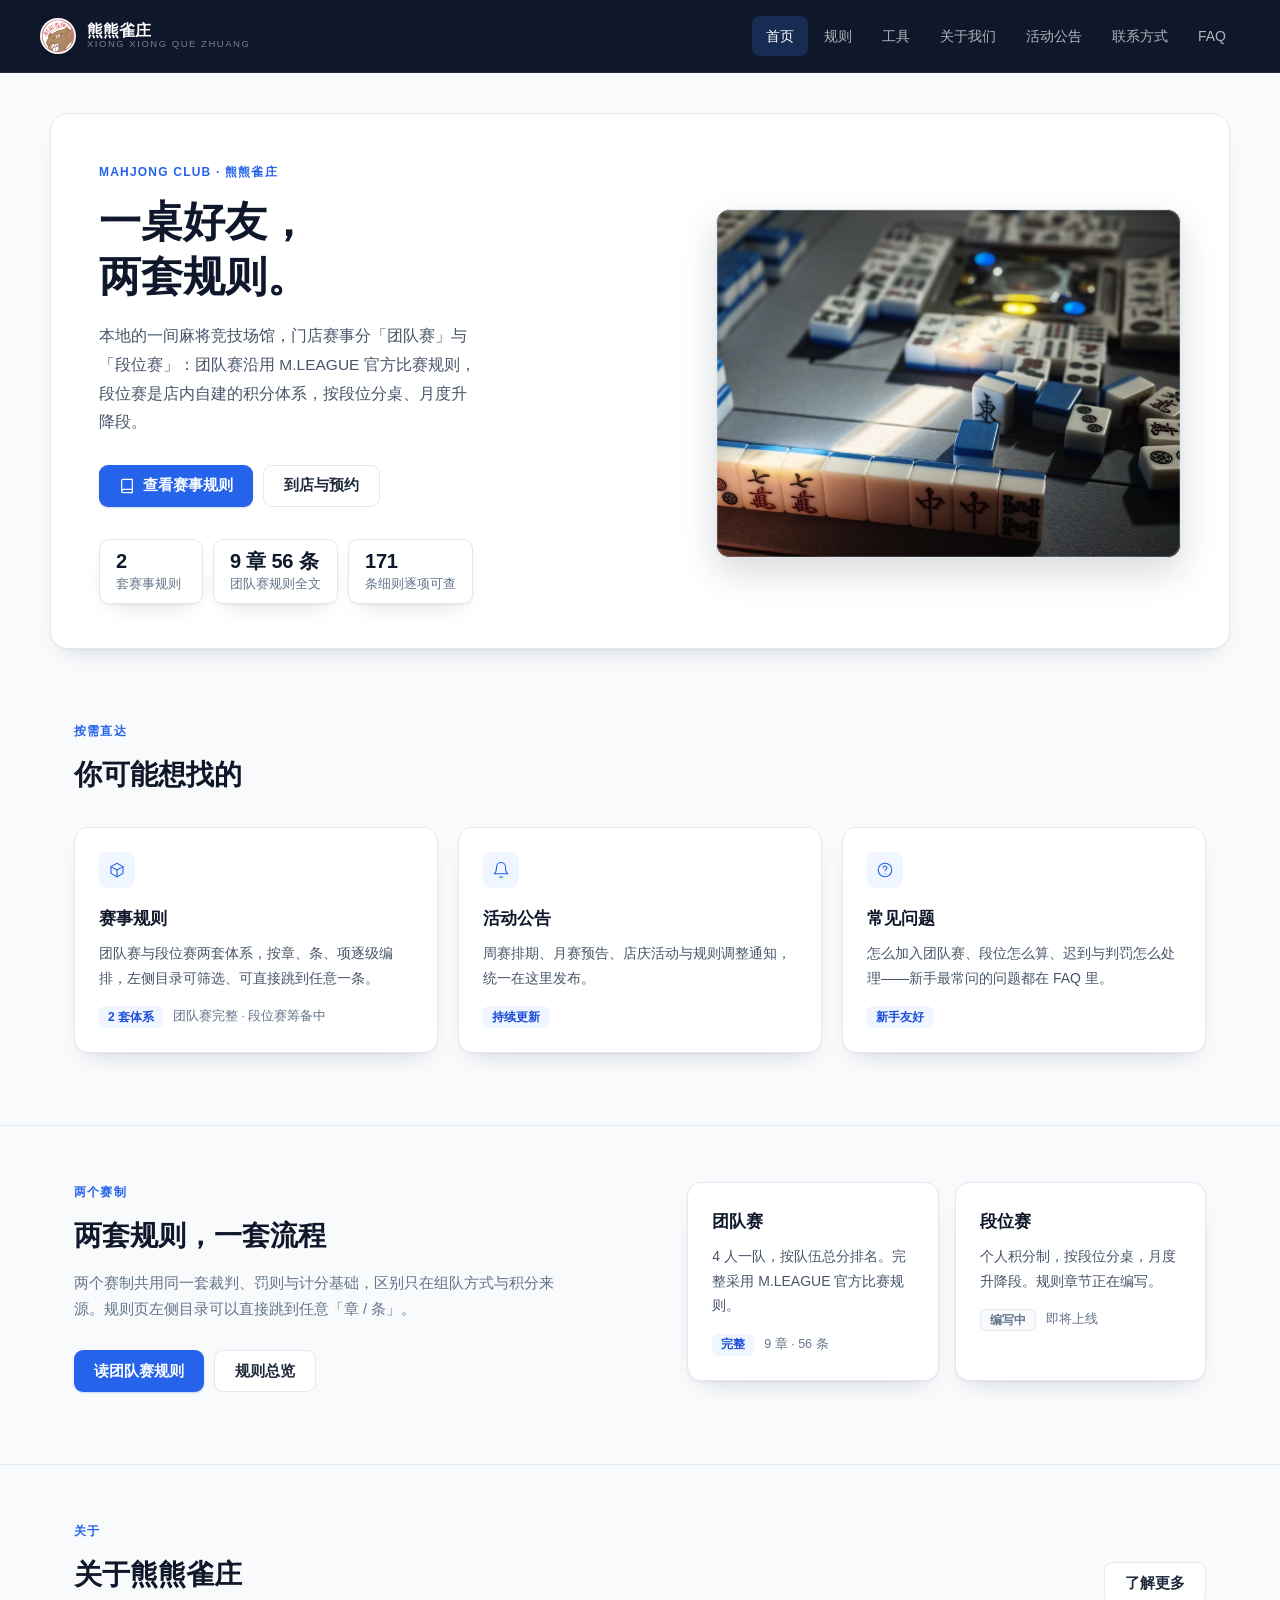
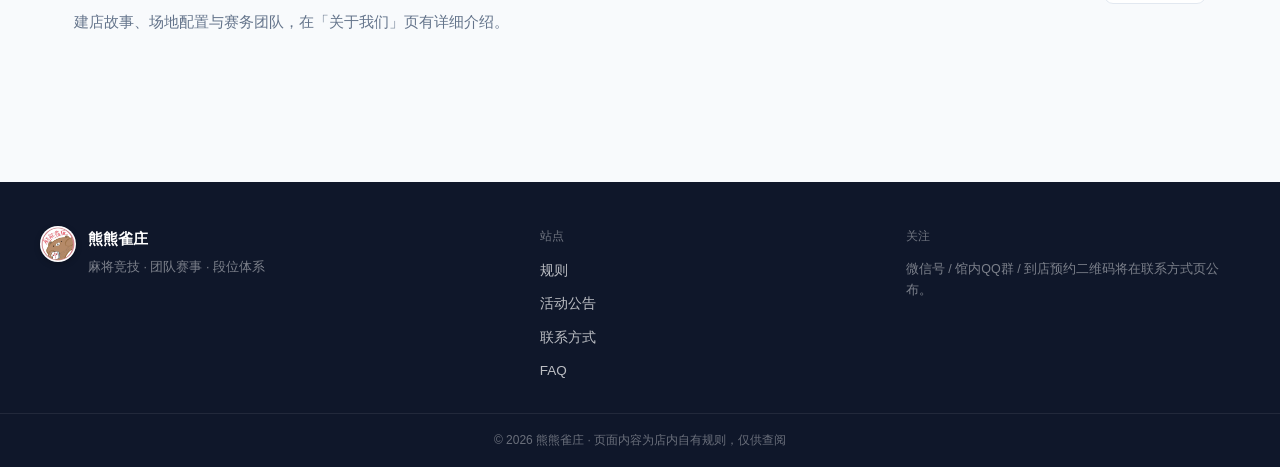
==== commit 478b10ff: "全站页面/工具分页/素材入库：白名单补齐 tools 与图片，新增 README" ====
--- a/index.html
+++ b/index.html
@@ -3,2841 +3,158 @@
 <head>
 <meta charset="UTF-8">
 <meta name="viewport" content="width=device-width, initial-scale=1">
-<meta name="color-scheme" content="light dark">
-<title>熊熊雀庄团队赛事规则 · M.LEAGUE 官方比赛规则</title>
-<meta name="description" content="熊熊雀庄团队赛事规则：M.LEAGUE 官方比赛规则中文翻译全文，按章、条、项层级编排。">
-<style>
-:root{
-  --header-h:76px;
-  --sidebar-w:306px;
-  --ink:#0F172A;
-  --text:#1E293B;
-  --body:#334155;
-  --muted:#64748B;
-  --muted-2:#94A3B8;
-  --muted-3:#CBD5E1;
-  --line:#E2E8F0;
-  --line-soft:#EEF2F7;
-  --bg:#F8FAFC;
-  --surface:#FFFFFF;
-  --surface-2:#F1F5F9;
-  --surface-3:#DBEAFE;
-  --row-even:#FAFCFF;
-  --accent:#2563EB;
-  --accent-dark:#1D4ED8;
-  --accent-soft:#EFF6FF;
-  --accent-soft-2:#BFDBFE;
-  --on-header:#F8FAFC;
-  --border-header:#1E293B;
-  --border-header-2:#334155;
-  --body-2:#475569;
-  --example-line:#D97706;
-  --example-bg:#FFFBEB;
-  --note-foot-bg:#F5F9FF;
-  --mk-men:#059669;
-  --mk-open:#D97706;
-  --font:"Inter","PingFang SC","Hiragino Sans GB","Microsoft YaHei","Noto Sans CJK SC",-apple-system,BlinkMacSystemFont,"Segoe UI",sans-serif;
-}
-/* 深色主题（跟随系统 + 手动切换共用 data-theme="dark"） */
-:root[data-theme="dark"]{
-  --ink:#F1F5F9;
-  --text:#E2E8F0;
-  --body:#CBD5E1;
-  --muted:#94A3B8;
-  --muted-2:#64748B;
-  --muted-3:#475569;
-  --line:#334155;
-  --line-soft:#293548;
-  --bg:#0B1220;
-  --surface:#111A2C;
-  --surface-2:#1B2637;
-  --surface-3:#1E3A5F;
-  --row-even:#121D30;
-  --accent:#60A5FA;
-  --accent-dark:#93C5FD;
-  --accent-soft:#1E3A5F;
-  --accent-soft-2:#274A7A;
-  --on-header:#F1F5F9;
-  --border-header:#0F172A;
-  --border-header-2:#334155;
-  --body-2:#B6C2D2;
-  --example-line:#F59E0B;
-  --example-bg:#2A2414;
-  --note-foot-bg:#17233B;
-  --mk-men:#34D399;
-  --mk-open:#FBBF24;
-}
-*,*::before,*::after{box-sizing:border-box}
-[hidden]{display:none !important}
-html{scroll-behavior:smooth}
-body{
-  margin:0;padding-top:var(--header-h);background:var(--bg);color:var(--text);
-  font-family:var(--font);font-size:15px;line-height:1.75;
-  -webkit-font-smoothing:antialiased;text-rendering:optimizeLegibility;
-}
-a{color:inherit;text-decoration:none}
-button{font:inherit;color:inherit;background:none;border:0;cursor:pointer}
-:focus-visible{outline:2px solid var(--accent);outline-offset:2px;border-radius:4px}
-/* 顶部标题区加固：防止长标题在窄屏截断/重叠 */
-.brand{display:flex;align-items:center;gap:11px;min-width:0;flex:1 1 auto}
-.brand-text{min-width:0;flex:1 1 auto}
-.brand-text h1{font-size:1.2rem;letter-spacing:.01em;white-space:nowrap;overflow:hidden;text-overflow:ellipsis;max-width:100%}
-.brand-text p{white-space:nowrap;overflow:hidden;text-overflow:ellipsis;max-width:100%}
-.header-inner{min-width:0;flex-wrap:nowrap}
-.skip-link{position:fixed;top:-60px;left:16px;z-index:99;padding:10px 16px;background:var(--accent);color:#fff;border-radius:0 0 8px 8px;font-weight:600}
-.skip-link:focus{top:0}
-.icon{width:20px;height:20px;flex:none;display:block}
-.icon-sm{width:16px;height:16px}
+<meta name="color-scheme" content="light">
+<link rel="icon" href="assets/favicon.ico" sizes="any">
+<link rel="icon" type="image/png" href="assets/favicon-32.png" sizes="32x32">
+<link rel="apple-touch-icon" href="assets/favicon-180.png">
+<title>熊熊雀庄 · 首页</title>
+<meta name="description" content="熊熊雀庄：麻将竞技场馆，团队赛事 + 段位赛体系，规则、活动公告与到店预约一站查阅。">
+<!-- shell.css 提供全站配色变量（--accent/--ink 等）与图标按钮样式 -->
+<link rel="stylesheet" href="assets/shell.css?v=9">
+<link rel="stylesheet" href="assets/site.css?v=9">
+<!-- home.css：首页精修规则，只覆盖首页，不影响内页 -->
+<link rel="stylesheet" href="assets/home.css?v=4">
+</head>
+<body class="site-page has-foot">
 
-/* ---------- header ---------- */
-.site-header{
-  position:fixed;inset:0 0 auto 0;height:var(--header-h);z-index:50;
-  background:var(--ink);color:var(--on-header);border-bottom:1px solid var(--border-header);
-}
-.header-inner{
-  height:100%;display:flex;align-items:center;gap:14px;
-  padding:0 26px 0 20px;
-}
-.brand{display:flex;align-items:center;gap:11px;min-width:0;flex:1 1 auto;overflow:hidden}
-.brand-mark{
-  width:38px;height:38px;border-radius:11px;display:grid;place-items:center;flex:none;
-  background:linear-gradient(145deg,#2563EB,#1E40AF);color:#fff;box-shadow:0 4px 14px rgba(37,99,235,.35);
-}.brand-mark .icon{width:21px;height:21px}
-.brand-text{min-width:0}
-.brand-text h1{
-  margin:0;font-size:1.28rem;line-height:1.3;font-weight:700;letter-spacing:.02em;
-  white-space:nowrap;overflow:hidden;text-overflow:ellipsis;
-}
-.brand-text p{margin:2px 0 0;font-size:.76rem;color:var(--muted-2);letter-spacing:.03em;white-space:nowrap;overflow:hidden;text-overflow:ellipsis}
-.header-meta{margin-left:auto;display:flex;gap:8px;align-items:center;flex:none}
-.pill{
-  padding:5px 11px;border:1px solid var(--border-header-2);border-radius:999px;
-  font-size:.72rem;color:var(--muted-3);letter-spacing:.04em;white-space:nowrap;
-}
-.progress{position:absolute;left:0;bottom:-1px;height:2px;width:0;background:linear-gradient(90deg,#3B82F6,#60A5FA);transition:width .08s linear}
-.icon-btn{
-  width:38px;height:38px;display:grid;place-items:center;border-radius:9px;
-  border:1px solid var(--border-header-2);color:var(--muted-3);transition:background .2s,color .2s,border-color .2s;
-}
-.icon-btn:hover{background:var(--border-header);color:#fff;border-color:var(--muted)}
-.menu-toggle{display:none}
+<!-- ===== 全站顶栏 ===== -->
+<header class="site-top">
+  <div class="site-top-inner">
+    <a class="site-brand" href="index.html" aria-label="熊熊雀庄 首页">
+      <span class="site-logo" aria-hidden="true"></span>
+      <span class="site-brand-text"><b>熊熊雀庄</b><i>XIONG XIONG QUE ZHUANG</i></span>
+    </a>
+    <nav class="site-nav" aria-label="站点导航">
+      <a class="site-nav-item is-active" href="index.html">首页</a>
+      <a class="site-nav-item" href="rules/index.html">规则</a>
+      <a class="site-nav-item" href="tools/">工具</a>
+      <a class="site-nav-item" href="about/index.html">关于我们</a>
+      <a class="site-nav-item" href="news/index.html">活动公告</a>
+      <a class="site-nav-item" href="contact/index.html">联系方式</a>
+      <a class="site-nav-item" href="faq/index.html">FAQ</a>
+    </nav>
+    <button class="site-menu-btn" id="siteMenuBtn" type="button" aria-expanded="false" aria-controls="siteNav" aria-label="打开菜单">
+      <svg viewBox="0 0 24 24" fill="none" stroke="currentColor" stroke-width="2" stroke-linecap="round" aria-hidden="true"><path d="M4 6h16"/><path d="M4 12h16"/><path d="M4 18h16"/></svg>
+    </button>
+  </div>
+</header>
 
-/* ---------- theme toggle ---------- */
-.theme-toggle{
-  width:38px;height:38px;display:grid;place-items:center;border-radius:9px;
-  border:1px solid var(--border-header-2);color:var(--muted-3);
-  transition:background .2s,color .2s,border-color .2s;
-}
-.theme-toggle:hover{background:var(--border-header);color:#fff;border-color:var(--muted)}
-.theme-toggle .icon{width:19px;height:19px}
-.theme-icon-sun{display:none}
+<main id="main">
 
-/* ---------- 编辑模式 ---------- */
-.edit-toggle{
-  display:inline-flex;align-items:center;gap:6px;height:32px;padding:0 11px;border-radius:9px;
-  border:1px solid var(--border-header-2);color:var(--muted-3);font-size:.78rem;font-weight:600;
-  cursor:pointer;transition:background .2s,color .2s,border-color .2s;white-space:nowrap;
-}
-.edit-toggle .icon{width:15px;height:15px}
-.edit-toggle:hover{background:var(--border-header);color:#fff;border-color:var(--muted)}
-.edit-toggle.is-on{background:var(--accent);color:#fff;border-color:var(--accent)}
-
-:root[data-editing] .doc .page [data-edit]{outline:1px dashed var(--accent-soft-2);outline-offset:2px;border-radius:4px;cursor:text}
-:root[data-editing] .doc .page [data-edit]:hover{background:var(--surface-3)}
-:root[data-editing] .doc .page [data-edit]:focus{outline:2px solid var(--accent);background:var(--surface-2)}
-
-.editbar{
-  position:sticky;top:calc(var(--header-h) + 12px);z-index:21;
-  display:flex;align-items:center;gap:8px;flex-wrap:wrap;
-  padding:10px 14px;margin:0 0 22px;background:var(--surface);
-  border:1px solid var(--line);border-radius:12px;
-  box-shadow:0 6px 18px -10px rgba(15,23,42,.28);
-}
-.editbar[hidden]{display:none!important}
-.editbar-hint{font-size:.78rem;color:var(--muted)}
-.editbar-spacer{margin-left:auto}
-.editbar .pager-btn{height:32px;padding:0 12px;font-size:.8rem}
-.editbar-btn{
-  display:inline-flex;align-items:center;gap:6px;height:32px;padding:0 12px;
-  border:1px solid var(--line);border-radius:9px;background:var(--surface);
-  color:var(--body-2);font-size:.8rem;font-weight:600;cursor:pointer;
-  transition:background .18s,color .18s,border-color .18s;
-}
-.editbar-btn:hover{background:var(--accent-soft);color:var(--accent-dark);border-color:var(--accent-soft-2)}
-.editbar-btn.primary{background:var(--accent);color:#fff;border-color:var(--accent)}
-.editbar-btn.primary:hover{background:var(--accent-dark);color:#fff}
-.editbar-btn .icon{width:15px;height:15px}
-:root[data-theme="dark"] .theme-icon-sun{display:block}
-:root[data-theme="dark"] .theme-icon-moon{display:none}
-
-/* ---------- sidebar ---------- */
-.backdrop{display:none;position:fixed;inset:0;z-index:60;background:rgba(15,23,42,.5);backdrop-filter:blur(2px)}
-.backdrop.show{display:block}
-.sidebar{
-  position:fixed;left:0;top:var(--header-h);bottom:0;width:var(--sidebar-w);z-index:40;
-  display:flex;flex-direction:column;background:var(--surface);border-right:1px solid var(--line);
-}
-.sidebar-top{padding:20px 18px 14px;border-bottom:1px solid var(--line-soft);flex:none}
-.sidebar-title{display:flex;align-items:center;gap:9px;font-size:.82rem;font-weight:700;letter-spacing:.1em;color:var(--muted);text-transform:uppercase}
-.sidebar-title .icon{width:17px;height:17px;color:var(--accent)}
-.close-nav{display:none;margin-left:auto;width:30px;height:30px;border:0}
-.close-nav .icon{width:18px;height:18px}
-.search-box{
-  margin-top:14px;display:flex;align-items:center;gap:8px;padding:0 10px;
-  height:38px;border:1px solid var(--line);border-radius:9px;background:var(--bg);
-  transition:border-color .2s,box-shadow .2s;
-}
-.search-box:focus-within{border-color:var(--accent);box-shadow:0 0 0 3px rgba(37,99,235,.12);background:var(--surface)}
-.search-box>.icon{width:16px;height:16px;color:var(--muted)}
-.search-box input{flex:1;min-width:0;border:0;background:none;outline:0;font-size:.85rem;color:var(--text)}
-.search-box input::placeholder{color:var(--muted-2)}
-#clearFilter{display:none;color:var(--muted);padding:2px;line-height:0}
-#clearFilter.visible{display:block}
-.filter-hint{margin-top:10px;font-size:.74rem;color:var(--muted-2)}
-.filter-hint b{color:var(--accent);font-weight:600}
-.toc{flex:1;overflow-y:auto;overscroll-behavior:contain;padding:12px 10px 28px;scrollbar-width:thin;scrollbar-color:var(--muted-3) transparent}
-.toc::-webkit-scrollbar{width:7px}
-.toc::-webkit-scrollbar-thumb{background:var(--muted-3);border-radius:99px}
-.toc-group+.toc-group{margin-top:2px}
-.toc-row{display:flex;align-items:stretch;gap:2px;border-radius:7px}
-.toc-toggle{
-  width:24px;flex:none;display:grid;place-items:center;color:var(--muted-2);border-radius:6px;
-  transition:color .2s,background .2s;
-}
-.toc-toggle:hover{color:var(--accent);background:var(--accent-soft)}
-.toc-toggle .icon{width:14px;height:14px;transition:transform .22s ease}
-.toc-toggle[aria-expanded="true"] .icon{transform:rotate(90deg)}
-.toc-toggle.empty{visibility:hidden}
-.toc-link{
-  flex:1;min-width:0;display:flex;align-items:center;gap:8px;
-  padding:6px 8px;border-radius:7px;color:var(--body);font-size:.83rem;line-height:1.45;
-  border-left:2px solid transparent;transition:background .18s,color .18s,border-color .18s;
-}
-.toc-link:hover{background:var(--surface-2);color:var(--accent-dark)}
-.toc-label{overflow:hidden;text-overflow:ellipsis;white-space:nowrap}
-.toc-level-1>.toc-link,.toc-single{font-weight:650;color:var(--text)}
-.toc-num{
-  flex:none;min-width:22px;text-align:center;font-size:.68rem;font-weight:700;letter-spacing:.02em;
-  color:var(--muted);background:var(--surface-2);border-radius:5px;padding:1px 4px;
-}
-.toc-children{position:relative;margin-left:24px;padding-left:0;border-left:0}
-/* 竖线统一站在「上一级箭头中心」那一列：箭头列从行首 0 起、宽 24 → 中心 12，
-   而本容器左边缘正好是箭头右端 24，故相对本容器的偏移 = 12 - 24 = -12px */
-.toc-children::before{
-  content:"";position:absolute;top:-6px;bottom:6px;left:-12px;width:1px;background:var(--line);
-}
-/* 二级子层（条 → 项）：箭头左端 = 上一级箭头右端 24，箭头宽 24 → 右端 48 */
-.toc-children .toc-children{margin-left:24px;padding-left:0}
-/* 二级子层同理：二级箭头列 24–48，中心 36，容器左边缘 48 → 偏移同为 -12px */
-/* 一级子层（章 → 条）与二级子层（条 → 项）用同一套缩进：
-   二级行保留与一级一致的箭头列占位，三级项再缩进 26px，确保层级越深越靠右 */
-.toc-children .toc-level-2{gap:2px}
-.toc-children .toc-level-2>.toc-toggle{width:24px}
-.toc-children .toc-level-2>.toc-link{border-left-color:transparent;padding-left:18px}
-.toc-level-2>.toc-link{font-size:.81rem;color:var(--body)}
-.toc-level-3{margin-left:6px;padding-left:26px;font-size:.77rem;color:var(--muted);padding-top:5px;padding-bottom:5px;padding-right:8px}
-.toc-level-3:hover{color:var(--accent-dark)}
-.toc-link.is-active{
-  background:var(--accent-soft);color:var(--accent-dark);font-weight:650;
-  border-left-color:var(--accent);
-}
-.toc-link.is-active .toc-num{background:var(--surface-3);color:var(--accent-dark)}
-.toc-label mark{background:var(--accent-soft);color:var(--accent-dark);border-radius:3px;padding:0 1px;font-weight:700}
-.toc-link.is-branch{color:var(--accent-dark);font-weight:650}
-.toc-empty{padding:18px 10px;font-size:.82rem;color:var(--muted);text-align:center}
-.sidebar-foot{flex:none;padding:12px 18px;border-top:1px solid var(--line-soft);font-size:.7rem;line-height:1.6;color:var(--muted-2)}
-
-/* ---------- main ---------- */
-.main{margin-left:var(--sidebar-w);min-height:calc(100vh - var(--header-h))}
-.doc{max-width:1120px;margin:0 auto;padding:38px 44px 100px}
-.front{
-  background:var(--surface);border:1px solid var(--line);border-radius:16px;
-  padding:34px 38px;margin-bottom:46px;box-shadow:0 1px 2px rgba(15,23,42,.03);
-  position:relative;overflow:hidden;
-}
-.front::before{content:"";position:absolute;left:0;top:0;bottom:0;width:4px;background:linear-gradient(180deg,#2563EB,#60A5FA)}
-.front-kicker{font-size:.72rem;font-weight:700;letter-spacing:.16em;color:var(--accent);text-transform:uppercase}
-.front h2{margin:12px 0 4px;font-size:1.85rem;line-height:1.35;font-weight:700;color:var(--ink);letter-spacing:-.01em}
-.front-ja{margin:0;font-size:.92rem;color:var(--muted);letter-spacing:.04em}
-.front-note{
-  margin:20px 0 0;padding:16px 18px;background:var(--bg);border:1px solid var(--line-soft);
-  border-radius:10px;font-size:.88rem;line-height:1.9;color:var(--body);white-space:pre-wrap;
-}
-.front-stats{display:flex;flex-wrap:wrap;gap:10px;margin-top:22px}
-.stat{padding:7px 14px;border:1px solid var(--line);border-radius:8px;font-size:.77rem;color:var(--muted);background:var(--surface)}
-.stat b{color:var(--ink);font-size:1rem;margin-right:4px}
-:root{--pager-h:62px}
-.chapter{margin-bottom:64px;scroll-margin-top:calc(var(--header-h) + var(--pager-h) + 14px)}
-.chapter-head{
-  display:flex;align-items:flex-start;gap:18px;padding:0 0 16px;margin:0 0 30px;
-  border-bottom:1px solid var(--line);
-}
-.chapter-num{
-  flex:none;font-size:2.6rem;line-height:1;font-weight:700;letter-spacing:-.05em;
-  color:var(--surface-3);
-}
-.chapter-title{margin:0;font-size:1.62rem;line-height:1.4;font-weight:700;color:var(--ink);letter-spacing:-.01em}
-.chapter-eyebrow{display:block;font-size:.7rem;font-weight:700;letter-spacing:.16em;color:var(--accent);margin-bottom:7px}
-[data-anchor]{scroll-margin-top:calc(var(--header-h) + var(--pager-h) + 14px)}
-.article{margin:0 0 34px}
-.article-head{
-  display:flex;align-items:baseline;gap:11px;margin:0 0 16px;padding:0 0 0 14px;
-  border-left:3px solid var(--accent);
-}
-.article-head h3{margin:0;font-size:1.13rem;line-height:1.5;font-weight:700;color:var(--ink)}
-.article-badge{flex:none;font-size:.7rem;font-weight:700;color:var(--accent);background:var(--accent-soft);border-radius:5px;padding:2px 7px}
-.item-stack{
-  margin:0 0 20px;border:1px solid var(--line);border-radius:10px;overflow:hidden;background:var(--surface);
-}
-.item-stack::before{
-  content:"本节分项";display:block;padding:7px 14px;background:var(--surface-2);
-  font-size:.69rem;font-weight:700;letter-spacing:.12em;color:var(--muted);border-bottom:1px solid var(--line);
-}
-.item-stack h4{
-  margin:0;padding:8px 14px;font-size:.84rem;font-weight:600;line-height:1.6;color:var(--body-2);
-  border-bottom:1px solid var(--line-soft);scroll-margin-top:calc(var(--header-h) + 22px);
-  white-space:pre-wrap;
-}
-.item-stack h4:last-child{border-bottom:0}
-.item-stack h4::before{
-  content:"";display:inline-block;width:5px;height:5px;border-radius:50%;
-  background:var(--muted-2);margin:0 9px 2px 1px;
-}.para,.note,.bullet,.subitem,.pre-line,.table-caption{
-  margin:0 0 13px;font-size:.94rem;line-height:1.95;color:var(--body);white-space:pre-wrap;
-}
-.para{padding-left:2px}
-.note{
-  padding:11px 15px;background:var(--bg);border-left:3px solid var(--muted-2);border-radius:0 8px 8px 0;
-  font-size:.86rem;color:var(--body-2);
-}
-.note strong{color:var(--ink)}
-.note-example{border-left-color:var(--example-line);background:var(--example-bg)}
-.note-foot{border-left-color:var(--accent);background:var(--note-foot-bg)}
-.bullet,.subitem{padding-left:18px;position:relative}
-.bullet::before{content:"";position:absolute;left:3px;top:.82em;width:5px;height:5px;border-radius:50%;background:var(--accent)}
-.subitem{color:var(--body-2)}
-.table-caption{font-size:.82rem;color:var(--muted);margin:20px 0 8px;white-space:pre-wrap}
-.pre-table{
-  margin:0 0 16px;padding:14px 16px;background:var(--surface);border:1px solid var(--line);
-  border-radius:10px;overflow-x:auto;
-}
-.pre-line{margin:0;font-size:.86rem;line-height:1.95;font-variant-numeric:tabular-nums;color:var(--body)}
-.pre-table .pre-line:first-child{font-weight:700;color:var(--ink);border-bottom:1px solid var(--line);padding-bottom:6px;margin-bottom:6px}
-.table-wrap{margin:0 0 18px;border:1px solid var(--line);border-radius:10px;overflow-x:auto;background:var(--surface)}
-table{border-collapse:collapse;width:100%;min-width:620px;font-size:.82rem}
-th,td{padding:9px 12px;text-align:center;border-bottom:1px solid var(--line-soft);border-right:1px solid var(--line-soft);white-space:nowrap}
-th:last-child,td:last-child{border-right:0}
-tbody tr:last-child td{border-bottom:0}
-thead th{background:var(--ink);color:var(--on-header);font-weight:600;position:sticky;top:0;z-index:1}
-tbody tr:nth-child(even){background:var(--row-even)}
-tbody td:first-child{font-weight:650;color:var(--ink);background:var(--bg);text-align:left;position:sticky;left:0;z-index:1}
-tbody tr:nth-child(even) td:first-child{background:var(--surface-2)}
-.yaku-list{
-  list-style:none;margin:0 0 18px;padding:0;display:grid;gap:8px;
-  grid-template-columns:repeat(auto-fill,minmax(215px,1fr));
-}
-.yaku-list li{
-  padding:9px 12px;background:var(--surface);border:1px solid var(--line);border-radius:8px;
-  font-size:.86rem;line-height:1.7;color:var(--text);white-space:pre-wrap;
-  transition:border-color .18s,box-shadow .18s;
-}
-.yaku-list li:hover{border-color:var(--accent-soft-2);box-shadow:0 2px 8px rgba(37,99,235,.07)}
-.mk{font-size:.72em;font-weight:700;margin-left:2px}
-.mk-men{color:var(--mk-men)}
-.mk-open{color:var(--mk-open)}
-.spacer{height:10px}
-.doc-foot{
-  margin-top:20px;padding-top:22px;border-top:1px solid var(--line);
-  font-size:.76rem;color:var(--muted-2);line-height:1.8;
-}
-.to-top{
-  position:fixed;right:24px;bottom:24px;z-index:30;width:42px;height:42px;border-radius:12px;
-  display:grid;place-items:center;background:var(--surface);color:var(--ink);
-  border:1px solid var(--line);box-shadow:0 6px 20px rgba(15,23,42,.12);
-  opacity:0;visibility:hidden;transform:translateY(8px);transition:opacity .22s,transform .22s,visibility .22s,background .2s,color .2s;
-}
-.to-top.visible{opacity:1;visibility:visible;transform:none}
-.to-top:hover{background:var(--accent);color:#fff;border-color:var(--accent)}
-
-@media (max-width:1439px){
-  .doc{max-width:1080px;padding:36px 40px 96px}
-}
-@media (max-width:1279px){
-  :root{--sidebar-w:278px}
-  .header-inner{padding-left:20px}
-  .doc{max-width:100%;padding:34px 32px 90px}
-}
-/* ---------- 移动端目录：大热区 + 拉开行距，解决选项挤在一起点不准 ---------- */
-@media (max-width:1023px){
-  body{padding-top:64px}
-  .sidebar{width:min(92vw,360px)}
-  .toc{padding:10px 8px 26px}
-  .toc-group+.toc-group{margin-top:10px;padding-top:10px;border-top:1px solid var(--line-soft)}
-  .toc-row{gap:0;border-radius:10px}
-  /* 相邻项之间留 2px 呼吸位，视觉上不再糊成一片 */
-  .toc-row+.toc-row,
-  .toc-children>.toc-group+.toc-group{margin-top:2px}
-  .toc-toggle{width:40px;min-height:44px}
-  .toc-toggle .icon{width:17px;height:17px}
-  .toc-link{
-    min-height:46px;padding:11px 12px;font-size:.94rem;line-height:1.5;
-    border-radius:10px;border-left-width:3px;
-  }
-  .toc-link:active{background:var(--accent-soft)}
-  .toc-level-2>.toc-link{font-size:.9rem}
-  .toc-level-3{
-    min-height:42px;display:flex;align-items:center;
-    margin:2px 0;padding:10px 12px 10px 22px;font-size:.86rem;border-radius:9px;
-    background:transparent;color:var(--body-2);
-  }
-  .toc-level-3:hover{background:var(--surface-2)}
-  /* 二级行结构与一级一致（预留 40px 箭头列），三级项再缩进到其文字之下 */
-  .toc-children .toc-level-2{gap:0}
-  .toc-children .toc-level-2>.toc-toggle{width:40px;min-height:44px}
-  .toc-children .toc-level-2>.toc-link{padding-left:12px}
-  .toc-level-3.is-active{background:var(--accent-soft);color:var(--accent-dark);font-weight:650}
-  .toc-level-3:active{background:var(--accent-soft)}
-  .toc-children{margin-left:40px;padding-left:0}
-  .toc-children .toc-children{margin-left:40px;padding-left:0}
-  /* 移动端箭头宽 40 → 竖线相对容器左边缘偏 -20px，正好穿过箭头中心 */
-  .toc-children::before{left:-20px}
-  .toc-num{min-width:26px;font-size:.72rem;padding:2px 5px}
-  .toc-label{white-space:normal;display:-webkit-box;-webkit-line-clamp:2;-webkit-box-orient:vertical}
-}
-
-@media (max-width:1023px){
-  :root{--header-h:64px}
-  .header-inner{padding:0 16px;gap:12px}
-  .menu-toggle{display:grid}
-  .brand-mark{width:34px;height:34px;border-radius:9px}
-  .brand-text h1{font-size:1.02rem}
-  .brand-text p{font-size:.68rem}
-  .header-meta{display:none}
-  .sidebar{
-    top:0;bottom:0;height:100vh;z-index:70;width:min(92vw,360px);
-    transform:translateX(-102%);transition:transform .28s cubic-bezier(.4,0,.2,1);
-    box-shadow:8px 0 30px rgba(15,23,42,.16);
-  }
-  .sidebar.open{transform:none}
-  .close-nav{display:grid}
-  .main{margin-left:0}
-  .doc{padding:24px 18px 80px}
-  .front{padding:24px 22px;margin-bottom:32px;border-radius:12px}
-  .front h2{font-size:1.35rem}
-  .chapter{margin-bottom:46px}
-  .chapter-num{font-size:2rem}
-  .chapter-title{font-size:1.24rem}
-  .chapter-head{gap:12px;margin-bottom:22px}
-  .article-head h3{font-size:1.03rem}
-  .para,.note,.bullet,.subitem{font-size:.9rem}
-  .yaku-list{grid-template-columns:repeat(auto-fill,minmax(150px,1fr))}
-  .to-top{right:16px;bottom:16px}
-}
-@media (max-width:420px){
-  .brand-text p{display:none}
-  .brand-text h1{font-size:.95rem}
-  .doc{padding:18px 13px 72px}
-  .front{padding:20px 16px}
-  .yaku-list{grid-template-columns:1fr 1fr;gap:6px}
-  .yaku-list li{font-size:.78rem;padding:7px 9px}
-  .item-stack h4{font-size:.79rem;padding:7px 11px}
-}
-/* ---------- pagination (分页式布局) ---------- */
-.page{display:none}
-.page.is-active{display:block;animation:page-in .28s ease}
-@keyframes page-in{from{opacity:0;transform:translateY(6px)}to{opacity:1;transform:none}}
-.pager{
-  display:flex;align-items:center;gap:10px;justify-content:space-between;
-  padding:12px 16px;margin:0 0 26px;background:var(--surface);
-  border:1px solid var(--line);border-radius:12px;flex-wrap:wrap;
-  position:sticky;top:calc(var(--header-h) + 12px);z-index:20;
-  box-shadow:0 6px 18px -10px rgba(15,23,42,.28);
-}
-.pager-label{font-size:.8rem;font-weight:600;color:var(--muted);letter-spacing:.02em;white-space:nowrap}
-.pager-label b{color:var(--ink);font-size:.92rem;margin:0 2px}
-.pager-nav{display:flex;align-items:center;gap:6px;margin-left:auto;flex-wrap:wrap}
-.pager-btn{
-  display:inline-flex;align-items:center;gap:6px;height:36px;padding:0 14px;
-  border:1px solid var(--line);border-radius:9px;background:var(--surface);
-  color:var(--body-2);font-size:.85rem;font-weight:600;transition:background .18s,color .18s,border-color .18s,transform .1s;
-}
-.pager-btn:hover{background:var(--accent-soft);color:var(--accent-dark);border-color:var(--accent-soft-2)}
-.pager-btn:active{transform:scale(.96)}
-.pager-btn:disabled{opacity:.38;cursor:not-allowed;transform:none}
-.pager-btn:disabled:hover{background:var(--surface);color:var(--body-2);border-color:var(--line)}
-.pager-btn .icon{width:16px;height:16px}
-.pager-jump{display:inline-flex;align-items:center;gap:6px;font-size:.8rem;color:var(--muted)}
-.pager-jump select{
-  height:36px;padding:0 8px;border:1px solid var(--line);border-radius:8px;background:var(--surface);
-  color:var(--text);font-size:.84rem;font-family:inherit;cursor:pointer;outline:none;
-}
-.pager-jump select:focus-visible{outline:2px solid var(--accent);outline-offset:1px}
-.pager:focus-visible,.pager *:focus-visible{outline-offset:2px}
-.pager-count{font-size:.75rem;color:var(--muted-2);white-space:nowrap}
-.pager-foot{margin-top:30px}
-.chapter{margin-bottom:0}
-
-/* 页内小节导航 chips */
-.page-sections{display:flex;flex-wrap:wrap;gap:7px;margin:0 0 22px;scroll-margin-top:calc(var(--header-h) + var(--pager-h) + 14px)}
-.page-sections a{
-  display:inline-flex;align-items:center;gap:5px;padding:6px 11px;border-radius:999px;
-  border:1px solid var(--line);background:var(--surface);color:var(--body-2);
-  font-size:.78rem;font-weight:600;text-decoration:none;
-  transition:background .16s,color .16s,border-color .16s,transform .1s;
-}
-.page-sections a:hover{background:var(--accent-soft);color:var(--accent-dark);border-color:var(--accent-soft-2);text-decoration:none}
-.page-sections a:active{transform:scale(.97)}
-.page-sections a.is-current{background:var(--accent);border-color:var(--accent);color:#fff}
-.page-sections .ps-num{opacity:.62;font-variant-numeric:tabular-nums;margin-right:4px}
-.page-sections a.is-current .ps-num{opacity:.85}
-
-/* 阅读位置记忆提示 */
-.resume-toast{
-  position:fixed;left:50%;bottom:22px;transform:translate(-50%,14px);
-  display:none;align-items:center;gap:12px;max-width:calc(100vw - 32px);
-  padding:11px 14px 11px 16px;border-radius:12px;background:var(--surface);
-  border:1px solid var(--line);box-shadow:0 12px 32px rgba(15,23,42,.16);
-  font-size:.82rem;color:var(--body-2);z-index:70;opacity:0;
-  transition:opacity .2s,transform .2s;
-}
-.resume-toast[hidden]{display:none !important}
-.resume-toast.show{display:flex;opacity:1;transform:translate(-50%,0)}
-.resume-toast strong{color:var(--ink);font-weight:600}
-.resume-toast button{
-  height:30px;padding:0 11px;border-radius:8px;border:1px solid var(--line);
-  background:var(--surface);color:var(--body-2);font-family:inherit;font-size:.78rem;font-weight:600;
-}
-.resume-toast button.primary{background:var(--accent);border-color:var(--accent);color:#fff}
-.resume-close{padding:0 8px !important;border-color:transparent !important;background:transparent !important;color:var(--muted) !important}
-
-@media (max-width:1023px){
-  :root{--pager-h:56px}
-  .pager{top:calc(var(--header-h) + 8px);padding:10px 12px;margin-bottom:20px;border-radius:10px;gap:8px}
-  .pager-btn{height:34px;padding:0 12px;font-size:.8rem}
-  .pager-jump select{height:34px;font-size:.8rem}
-  .page-sections{gap:6px;margin-bottom:18px}
-  .page-sections a{padding:5px 10px;font-size:.75rem}
-  .resume-toast{left:12px;right:12px;bottom:12px;transform:translateY(14px);max-width:none;justify-content:space-between}
-  .resume-toast.show{transform:translateY(0)}
-}
-
-@media (prefers-reduced-motion:reduce){
-  html{scroll-behavior:auto}
-  *,*::before,*::after{transition-duration:.01ms !important;animation-duration:.01ms !important}
-}
-@media print{
-  .site-header,.sidebar,.backdrop,.to-top,.skip-link,.pager{display:none !important}
-  .page{display:block !important;break-inside:avoid}
-  .page.is-active{animation:none}
-  body{padding-top:0}
-  .main{margin-left:0}
-  .doc{max-width:none;padding:0}
-  .front,.chapter{break-inside:avoid}
-  .article-head h3,.chapter-head{break-after:avoid}
-  .para,.note,.bullet,.subitem,.pre-line,.table-caption{orphans:3;widows:3}
-  thead{display:table-header-group}
-  tr{break-inside:avoid}
-  table{min-width:0;width:100%}
-  .table-wrap{overflow:visible}
-  a[href^="#"]::after{content:""}
-}
-</style>
-</head>
-<body>
-<a class="skip-link" href="#main">跳到正文</a>
-
-<header class="site-header">
-  <div class="header-inner">
-    <button class="icon-btn menu-toggle" id="menuToggle" type="button" aria-label="打开目录" aria-controls="sidebar" aria-expanded="false">
-      <svg class="icon" viewBox="0 0 24 24" fill="none" stroke="currentColor" stroke-width="2" stroke-linecap="round" stroke-linejoin="round" aria-hidden="true"><path d="M4 5h16"/><path d="M4 12h16"/><path d="M4 19h16"/></svg>
-    </button>
-    <div class="brand">
-      <span class="brand-mark">
-        <svg class="icon" viewBox="0 0 24 24" fill="none" stroke="currentColor" stroke-width="2" stroke-linecap="round" stroke-linejoin="round" aria-hidden="true"><path d="M12 5v16"/><path d="M20.001 19A2 2 0 0022 17V5a2 2 0 00-1.999-2L16 3.002A5 5 0 0012 5a5 5 0 00-4-2H4a2 2 0 00-2 2v12a2 2 0 001.999 2H8a5 5 0 014 2 5 5 0 014-2z"/></svg>
-      </span>
-      <div class="brand-text">
-        <h1>熊熊雀庄团队赛事规则</h1>
-        <p>M.LEAGUE 官方比赛规则 · 中文翻译全文</p>
+<!-- ===== Hero ===== -->
+<section class="hero">
+  <div class="hero-inner">
+    <div>
+      <div class="hero-kicker">MAHJONG CLUB · 熊熊雀庄</div>
+      <h1>一桌好友，<br>两套规则。</h1>
+      <p class="lead">本地的一间麻将竞技场馆，门店赛事分「团队赛」与「段位赛」：团队赛沿用 M.LEAGUE 官方比赛规则，段位赛是店内自建的积分体系，按段位分桌、月度升降段。</p>
+      <div class="hero-actions">
+        <a class="btn btn-primary" href="rules/index.html">
+          <svg viewBox="0 0 24 24" fill="none" stroke="currentColor" stroke-width="1.75" stroke-linecap="round" stroke-linejoin="round" aria-hidden="true"><path d="M4 19.5A2.5 2.5 0 0 1 6.5 17H20"/><path d="M6.5 2H20v20H6.5A2.5 2.5 0 0 1 4 19.5v-15A2.5 2.5 0 0 1 6.5 2z"/></svg>
+          查看赛事规则
+        </a>
+        <a class="btn btn-ghost" href="contact/index.html">到店与预约</a>
+      </div>
+      <div class="hero-stats">
+        <div><b>2</b><span>套赛事规则</span></div>
+        <div><b>9 章 56 条</b><span>团队赛规则全文</span></div>
+        <div><b>171</b><span>条细则逐项可查</span></div>
       </div>
     </div>
-    <div class="header-meta">
-      <span class="pill">全 9 章</span><span class="pill">56 条</span><span class="pill">171 项</span>
-      <button class="edit-toggle" id="editToggle" type="button" aria-pressed="false">
-        <svg class="icon" viewBox="0 0 24 24" fill="none" stroke="currentColor" stroke-width="2" stroke-linecap="round" stroke-linejoin="round" aria-hidden="true"><path d="M12 20h9"/><path d="M16.5 3.5a2.121 2.121 0 0 1 3 3L7 19l-4 1 1-4Z"/></svg>
-        <span id="editToggleLabel">编辑</span>
-      </button>
-      <button class="theme-toggle" id="themeToggle" type="button" aria-label="切换深浅色模式" aria-pressed="false">
-        <svg class="icon theme-icon-moon" viewBox="0 0 24 24" fill="none" stroke="currentColor" stroke-width="2" stroke-linecap="round" stroke-linejoin="round" aria-hidden="true"><path d="M12 3a6 6 0 0 0 9 9 9 9 0 1 1-9-9Z"/></svg>
-        <svg class="icon theme-icon-sun" viewBox="0 0 24 24" fill="none" stroke="currentColor" stroke-width="2" stroke-linecap="round" stroke-linejoin="round" aria-hidden="true"><circle cx="12" cy="12" r="4"/><path d="M12 2v2"/><path d="M12 20v2"/><path d="m4.93 4.93 1.41 1.41"/><path d="m17.66 17.66 1.41 1.41"/><path d="M2 12h2"/><path d="M20 12h2"/><path d="m6.34 17.66-1.41 1.41"/><path d="m19.07 4.93-1.41 1.41"/></svg>
-      </button>
+    <figure class="hero-art">
+      <img src="assets/hero.jpg"
+           srcset="assets/hero-800.jpg 800w, assets/hero.jpg 1600w"
+           sizes="(max-width:1024px) calc(100vw - 48px), 540px"
+           alt="熊熊雀庄场馆实拍：灯光下的麻将牌局"
+           width="1600" height="1200" fetchpriority="high">
+    </figure>
+  </div>
+</section>
+
+<!-- ===== 核心功能 ===== -->
+<section class="section">
+  <div class="wrap">
+    <div class="section-head">
+      <div class="eyebrow">按需直达</div>
+      <h2>你可能想找的</h2>
+    </div>
+    <div class="grid-3">
+      <a class="card" href="rules/index.html">
+        <span class="card-icon"><svg viewBox="0 0 24 24" fill="none" stroke="currentColor" stroke-width="1.5" stroke-linecap="round" stroke-linejoin="round" aria-hidden="true"><path d="M12 3l8 4.5v9L12 21l-8-4.5v-9z"/><path d="M12 21v-9"/><path d="M4 7.5l8 4.5 8-4.5"/></svg></span>
+        <h3>赛事规则</h3>
+        <p>团队赛与段位赛两套体系，按章、条、项逐级编排，左侧目录可筛选、可直接跳到任意一条。</p>
+        <div class="card-meta"><span class="tag">2 套体系</span><span>团队赛完整 · 段位赛筹备中</span></div>
+      </a>
+      <a class="card" href="news/index.html">
+        <span class="card-icon"><svg viewBox="0 0 24 24" fill="none" stroke="currentColor" stroke-width="1.5" stroke-linecap="round" stroke-linejoin="round" aria-hidden="true"><path d="M18 8A6 6 0 0 0 6 8c0 7-3 9-3 9h18s-3-2-3-9"/><path d="M13.7 21a2 2 0 0 1-3.4 0"/></svg></span>
+        <h3>活动公告</h3>
+        <p>周赛排期、月赛预告、店庆活动与规则调整通知，统一在这里发布。</p>
+        <div class="card-meta"><span class="tag">持续更新</span></div>
+      </a>
+      <a class="card" href="faq/index.html">
+        <span class="card-icon"><svg viewBox="0 0 24 24" fill="none" stroke="currentColor" stroke-width="1.5" stroke-linecap="round" stroke-linejoin="round" aria-hidden="true"><circle cx="12" cy="12" r="9"/><path d="M9.5 9a2.5 2.5 0 0 1 5 .3c0 1.7-2.5 2.1-2.5 3.7"/><path d="M12 17h.01"/></svg></span>
+        <h3>常见问题</h3>
+        <p>怎么加入团队赛、段位怎么算、迟到与判罚怎么处理——新手最常问的问题都在 FAQ 里。</p>
+        <div class="card-meta"><span class="tag">新手友好</span></div>
+      </a>
     </div>
   </div>
-  <div class="progress" id="progressBar" aria-hidden="true"></div>
-</header>
+</section>
 
-<div class="backdrop" id="backdrop"></div>
+<!-- ===== 规则速览 ===== -->
+<section class="section" style="background:var(--surface-2);border-top:1px solid var(--line);border-bottom:1px solid var(--line)">
+  <div class="wrap split">
+    <div>
+      <div class="section-head" style="margin-bottom:16px">
+        <div class="eyebrow">两个赛制</div>
+        <h2>两套规则，一套流程</h2>
+        <p>两个赛制共用同一套裁判、罚则与计分基础，区别只在组队方式与积分来源。规则页左侧目录可以直接跳到任意「章 / 条」。</p>
+      </div>
+      <div class="hero-actions">
+        <a class="btn btn-primary" href="rules/team/index.html">读团队赛规则</a>
+        <a class="btn btn-ghost" href="rules/index.html">规则总览</a>
+      </div>
+    </div>
+    <div class="grid-2" style="gap:16px">
+      <div class="card">
+        <h3>团队赛</h3>
+        <p>4 人一队，按队伍总分排名。完整采用 M.LEAGUE 官方比赛规则。</p>
+        <div class="card-meta"><span class="tag">完整</span><span>9 章 · 56 条</span></div>
+      </div>
+      <div class="card">
+        <h3>段位赛</h3>
+        <p>个人积分制，按段位分桌，月度升降段。规则章节正在编写。</p>
+        <div class="card-meta"><span class="tag tag-muted">编写中</span><span>即将上线</span></div>
+      </div>
+    </div>
+  </div>
+</section>
 
-<aside class="sidebar" id="sidebar" aria-label="文档目录">
-  <div class="sidebar-top">
-    <div class="sidebar-title">
-      <svg class="icon" viewBox="0 0 24 24" fill="none" stroke="currentColor" stroke-width="2" stroke-linecap="round" stroke-linejoin="round" aria-hidden="true"><path d="M8 5h13"/><path d="M13 12h8"/><path d="M13 19h8"/><path d="M3 10a2 2 0 0 0 2 2h3"/><path d="M3 5v12a2 2 0 0 0 2 2h3"/></svg>
-      文档目录
-      <button class="icon-btn close-nav" id="closeNav" type="button" aria-label="关闭目录">
-        <svg class="icon" viewBox="0 0 24 24" fill="none" stroke="currentColor" stroke-width="2" stroke-linecap="round" stroke-linejoin="round" aria-hidden="true"><path d="M18 6 6 18"/><path d="m6 6 12 12"/></svg>
-      </button>
+<!-- ===== 关于简短 ===== -->
+<section class="section">
+  <div class="wrap" style="display:grid;grid-template-columns:minmax(0,1fr) auto;gap:24px;align-items:center">
+    <div>
+      <div class="section-head" style="margin-bottom:10px">
+        <div class="eyebrow">关于</div>
+        <h2>关于熊熊雀庄</h2>
+        <p>建店故事、场地配置与赛务团队，在「关于我们」页有详细介绍。</p>
+      </div>
     </div>
-    <div class="search-box">
-      <svg class="icon" viewBox="0 0 24 24" fill="none" stroke="currentColor" stroke-width="2" stroke-linecap="round" stroke-linejoin="round" aria-hidden="true"><path d="m21 21-4.34-4.34"/><circle cx="11" cy="11" r="8"/></svg>
-      <input id="tocFilter" type="search" placeholder="筛选章 / 条 / 项" aria-label="筛选目录" autocomplete="off">
-      <button id="clearFilter" type="button" aria-label="清除筛选">
-        <svg class="icon icon-sm" viewBox="0 0 24 24" fill="none" stroke="currentColor" stroke-width="2" stroke-linecap="round" stroke-linejoin="round" aria-hidden="true"><path d="M18 6 6 18"/><path d="m6 6 12 12"/></svg>
-      </button>
-    </div>
-    <div class="filter-hint" id="filterHint">共 <b id="linkCount">0</b> 个可跳转小节 · 点击目录平滑定位</div>
+    <a class="btn btn-ghost" href="about/index.html">了解更多</a>
   </div>
-  <nav class="toc" id="toc" aria-label="章节目录">
-<a class="toc-link toc-single" href="#overview" data-target="overview"><span class="toc-num">序</span><span class="toc-label">文档说明</span></a>
-<div class="toc-group" data-group="ch-1">
-<div class="toc-row toc-level-1">
-<button class="toc-toggle" type="button" aria-expanded="false" aria-controls="g-ch-1" aria-label="展开 第1章 比赛的基本"></button>
-<a class="toc-link" href="#ch-1" data-target="ch-1"><span class="toc-num">01</span><span class="toc-label">第1章 比赛的基本</span></a>
-</div>
-<div class="toc-children" id="g-ch-1" hidden>
-<div class="toc-group" data-group="art-1-1">
-<div class="toc-row toc-level-2">
-<button class="toc-toggle" type="button" aria-expanded="false" aria-controls="g-art-1-1" aria-label="展开 第1条 比赛的构成"></button>
-<a class="toc-link" href="#art-1-1" data-target="art-1-1"><span class="toc-label">第1条 比赛的构成</span></a>
-</div>
-<div class="toc-children" id="g-art-1-1" hidden>
-<a class="toc-link toc-level-3" href="#item-1-1-1" data-target="item-1-1-1"><span class="toc-label">第1项 比赛的人数</span></a>
-<a class="toc-link toc-level-3" href="#item-1-1-2" data-target="item-1-1-2"><span class="toc-label">第2项 半庄（半荘）</span></a>
-</div>
-</div>
-<div class="toc-group" data-group="art-1-2">
-<div class="toc-row toc-level-2">
-<button class="toc-toggle" type="button" aria-expanded="false" aria-controls="g-art-1-2" aria-label="展开 第2条 用具"></button>
-<a class="toc-link" href="#art-1-2" data-target="art-1-2"><span class="toc-label">第2条 用具</span></a>
-</div>
-<div class="toc-children" id="g-art-1-2" hidden>
-<a class="toc-link toc-level-3" href="#item-1-2-1" data-target="item-1-2-1"><span class="toc-label">第1项 麻将牌</span></a>
-<a class="toc-link toc-level-3" href="#item-1-2-2" data-target="item-1-2-2"><span class="toc-label">第2项 赤牌</span></a>
-<a class="toc-link toc-level-3" href="#item-1-2-3" data-target="item-1-2-3"><span class="toc-label">第3项 麻将桌</span></a>
-<a class="toc-link toc-level-3" href="#item-1-2-4" data-target="item-1-2-4"><span class="toc-label">第4项 点棒</span></a>
-<a class="toc-link toc-level-3" href="#item-1-2-5" data-target="item-1-2-5"><span class="toc-label">第5项 起家标</span></a>
-</div>
-</div>
-<div class="toc-group" data-group="art-1-3">
-<div class="toc-row toc-level-2">
-<button class="toc-toggle" type="button" aria-expanded="false" aria-controls="g-art-1-3" aria-label="展开 第3条 起手限制"></button>
-<a class="toc-link" href="#art-1-3" data-target="art-1-3"><span class="toc-label">第3条 起手限制</span></a>
-</div>
-<div class="toc-children" id="g-art-1-3" hidden>
-<a class="toc-link toc-level-3" href="#item-1-3-1" data-target="item-1-3-1"><span class="toc-label">第1项 一番缚</span></a>
-</div>
-</div>
-<div class="toc-group" data-group="art-1-4">
-<div class="toc-row toc-level-2">
-<button class="toc-toggle" type="button" aria-expanded="false" aria-controls="g-art-1-4" aria-label="展开 第4条 场ゾロ"></button>
-<a class="toc-link" href="#art-1-4" data-target="art-1-4"><span class="toc-label">第4条 场ゾロ</span></a>
-</div>
-<div class="toc-children" id="g-art-1-4" hidden>
-<a class="toc-link toc-level-3" href="#item-1-4-1" data-target="item-1-4-1"><span class="toc-label">第1项 场ゾロ</span></a>
-</div>
-</div>
-<div class="toc-group" data-group="art-1-5">
-<div class="toc-row toc-level-2">
-<button class="toc-toggle" type="button" aria-expanded="false" aria-controls="g-art-1-5" aria-label="展开 第5条 配牌"></button>
-<a class="toc-link" href="#art-1-5" data-target="art-1-5"><span class="toc-label">第5条 配牌</span></a>
-</div>
-<div class="toc-children" id="g-art-1-5" hidden>
-<a class="toc-link toc-level-3" href="#item-1-5-1" data-target="item-1-5-1"><span class="toc-label">第1项 自动配牌</span></a>
-</div>
-</div>
-<div class="toc-group" data-group="art-1-6">
-<div class="toc-row toc-level-2">
-<button class="toc-toggle" type="button" aria-expanded="false" aria-controls="g-art-1-6" aria-label="展开 第6条 报牌（发声）"></button>
-<a class="toc-link" href="#art-1-6" data-target="art-1-6"><span class="toc-label">第6条 报牌（发声）</span></a>
-</div>
-<div class="toc-children" id="g-art-1-6" hidden>
-<a class="toc-link toc-level-3" href="#item-1-6-1" data-target="item-1-6-1"><span class="toc-label">第1项 报牌</span></a>
-<a class="toc-link toc-level-3" href="#item-1-6-2" data-target="item-1-6-2"><span class="toc-label">第2项 报牌的种类</span></a>
-</div>
-</div>
-<div class="toc-group" data-group="art-1-7">
-<div class="toc-row toc-level-2">
-<button class="toc-toggle" type="button" aria-expanded="false" aria-controls="g-art-1-7" aria-label="展开 第7条 对局者"></button>
-<a class="toc-link" href="#art-1-7" data-target="art-1-7"><span class="toc-label">第7条 对局者</span></a>
-</div>
-<div class="toc-children" id="g-art-1-7" hidden>
-<a class="toc-link toc-level-3" href="#item-1-7-1" data-target="item-1-7-1"><span class="toc-label">第1项 义务</span></a>
-<a class="toc-link toc-level-3" href="#item-1-7-2" data-target="item-1-7-2"><span class="toc-label">第2项 疑义</span></a>
-<a class="toc-link toc-level-3" href="#item-1-7-3" data-target="item-1-7-3"><span class="toc-label">第3项 申诉</span></a>
-</div>
-</div>
-<div class="toc-group" data-group="art-1-8">
-<div class="toc-row toc-level-2">
-<button class="toc-toggle" type="button" aria-expanded="false" aria-controls="g-art-1-8" aria-label="展开 第8条 裁判"></button>
-<a class="toc-link" href="#art-1-8" data-target="art-1-8"><span class="toc-label">第8条 裁判</span></a>
-</div>
-<div class="toc-children" id="g-art-1-8" hidden>
-<a class="toc-link toc-level-3" href="#item-1-8-1" data-target="item-1-8-1"><span class="toc-label">第1项 自动配牌</span></a>
-</div>
-</div>
-</div></div>
-<div class="toc-group" data-group="ch-2">
-<div class="toc-row toc-level-1">
-<button class="toc-toggle" type="button" aria-expanded="false" aria-controls="g-ch-2" aria-label="展开 第2章 手牌・王牌・海底牌・河底牌・岭上牌・悬赏牌"></button>
-<a class="toc-link" href="#ch-2" data-target="ch-2"><span class="toc-num">02</span><span class="toc-label">第2章 手牌・王牌・海底牌・河底牌・岭上牌・悬赏牌</span></a>
-</div>
-<div class="toc-children" id="g-ch-2" hidden>
-<div class="toc-group" data-group="art-2-1">
-<div class="toc-row toc-level-2">
-<button class="toc-toggle" type="button" aria-expanded="false" aria-controls="g-art-2-1" aria-label="展开 第1条 手牌"></button>
-<a class="toc-link" href="#art-2-1" data-target="art-2-1"><span class="toc-label">第1条 手牌</span></a>
-</div>
-<div class="toc-children" id="g-art-2-1" hidden>
-<a class="toc-link toc-level-3" href="#item-2-1-1" data-target="item-2-1-1"><span class="toc-label">第1项 张数</span></a>
-</div>
-</div>
-<div class="toc-group" data-group="art-2-2">
-<div class="toc-row toc-level-2">
-<button class="toc-toggle" type="button" aria-expanded="false" aria-controls="g-art-2-2" aria-label="展开 第2条 王牌"></button>
-<a class="toc-link" href="#art-2-2" data-target="art-2-2"><span class="toc-label">第2条 王牌</span></a>
-</div>
-<div class="toc-children" id="g-art-2-2" hidden>
-<a class="toc-link toc-level-3" href="#item-2-2-1" data-target="item-2-2-1"><span class="toc-label">第1项 王牌的构成</span></a>
-</div>
-</div>
-<div class="toc-group" data-group="art-2-3">
-<div class="toc-row toc-level-2">
-<button class="toc-toggle" type="button" aria-expanded="false" aria-controls="g-art-2-3" aria-label="展开 第3条 海底牌"></button>
-<a class="toc-link" href="#art-2-3" data-target="art-2-3"><span class="toc-label">第3条 海底牌</span></a>
-</div>
-<div class="toc-children" id="g-art-2-3" hidden>
-<a class="toc-link toc-level-3" href="#item-2-3-1" data-target="item-2-3-1"><span class="toc-label">第1项 海底牌</span></a>
-</div>
-</div>
-<div class="toc-group" data-group="art-2-4">
-<div class="toc-row toc-level-2">
-<button class="toc-toggle" type="button" aria-expanded="false" aria-controls="g-art-2-4" aria-label="展开 第4条 河底牌"></button>
-<a class="toc-link" href="#art-2-4" data-target="art-2-4"><span class="toc-label">第4条 河底牌</span></a>
-</div>
-<div class="toc-children" id="g-art-2-4" hidden>
-<a class="toc-link toc-level-3" href="#item-2-4-1" data-target="item-2-4-1"><span class="toc-label">第1项 河底牌</span></a>
-</div>
-</div>
-<div class="toc-group" data-group="art-2-5">
-<div class="toc-row toc-level-2">
-<button class="toc-toggle" type="button" aria-expanded="false" aria-controls="g-art-2-5" aria-label="展开 第5条 岭上牌"></button>
-<a class="toc-link" href="#art-2-5" data-target="art-2-5"><span class="toc-label">第5条 岭上牌</span></a>
-</div>
-<div class="toc-children" id="g-art-2-5" hidden>
-<a class="toc-link toc-level-3" href="#item-2-5-1" data-target="item-2-5-1"><span class="toc-label">第1项 岭上牌</span></a>
-</div>
-</div>
-<div class="toc-group" data-group="art-2-6">
-<div class="toc-row toc-level-2">
-<button class="toc-toggle" type="button" aria-expanded="false" aria-controls="g-art-2-6" aria-label="展开 第6条 悬赏牌（宝牌）"></button>
-<a class="toc-link" href="#art-2-6" data-target="art-2-6"><span class="toc-label">第6条 悬赏牌（宝牌）</span></a>
-</div>
-<div class="toc-children" id="g-art-2-6" hidden>
-<a class="toc-link toc-level-3" href="#item-2-6-1" data-target="item-2-6-1"><span class="toc-label">第1项 本宝牌</span></a>
-<a class="toc-link toc-level-3" href="#item-2-6-2" data-target="item-2-6-2"><span class="toc-label">第2项 杠宝牌</span></a>
-<a class="toc-link toc-level-3" href="#item-2-6-3" data-target="item-2-6-3"><span class="toc-label">第3项 里宝牌</span></a>
-<a class="toc-link toc-level-3" href="#item-2-6-4" data-target="item-2-6-4"><span class="toc-label">第4项 赤宝牌</span></a>
-<a class="toc-link toc-level-3" href="#item-2-6-5" data-target="item-2-6-5"><span class="toc-label">第5项 宝牌的番数</span></a>
-<a class="toc-link toc-level-3" href="#item-2-6-6" data-target="item-2-6-6"><span class="toc-label">第6项 未显示宝牌指示牌时</span></a>
-</div>
-</div>
-</div></div>
-<div class="toc-group" data-group="ch-3">
-<div class="toc-row toc-level-1">
-<button class="toc-toggle" type="button" aria-expanded="false" aria-controls="g-ch-3" aria-label="展开 第3章 比赛的进行"></button>
-<a class="toc-link" href="#ch-3" data-target="ch-3"><span class="toc-num">03</span><span class="toc-label">第3章 比赛的进行</span></a>
-</div>
-<div class="toc-children" id="g-ch-3" hidden>
-<div class="toc-group" data-group="art-3-1">
-<div class="toc-row toc-level-2">
-<button class="toc-toggle" type="button" aria-expanded="false" aria-controls="g-art-3-1" aria-label="展开 第1条 座位与起家的决定"></button>
-<a class="toc-link" href="#art-3-1" data-target="art-3-1"><span class="toc-label">第1条 座位与起家的决定</span></a>
-</div>
-<div class="toc-children" id="g-art-3-1" hidden>
-<a class="toc-link toc-level-3" href="#item-3-1-1" data-target="item-3-1-1"><span class="toc-label">第1项 座位的确定</span></a>
-</div>
-</div>
-<div class="toc-group" data-group="art-3-2">
-<div class="toc-row toc-level-2">
-<button class="toc-toggle" type="button" aria-expanded="false" aria-controls="g-art-3-2" aria-label="展开 第2条 比赛的开始与结束"></button>
-<a class="toc-link" href="#art-3-2" data-target="art-3-2"><span class="toc-label">第2条 比赛的开始与结束</span></a>
-</div>
-<div class="toc-children" id="g-art-3-2" hidden>
-<a class="toc-link toc-level-3" href="#item-3-2-1" data-target="item-3-2-1"><span class="toc-label">第1项 麻将牌的搬入</span></a>
-<a class="toc-link toc-level-3" href="#item-3-2-2" data-target="item-3-2-2"><span class="toc-label">第2项 比赛的开始</span></a>
-<a class="toc-link toc-level-3" href="#item-3-2-3" data-target="item-3-2-3"><span class="toc-label">第3项 一局的终局</span></a>
-<a class="toc-link toc-level-3" href="#item-3-2-4" data-target="item-3-2-4"><span class="toc-label">第4项 点数的维持</span></a>
-<a class="toc-link toc-level-3" href="#item-3-2-5" data-target="item-3-2-5"><span class="toc-label">第5项 点棒的补充</span></a>
-</div>
-</div>
-<div class="toc-group" data-group="art-3-3">
-<div class="toc-row toc-level-2">
-<button class="toc-toggle" type="button" aria-expanded="false" aria-controls="g-art-3-3" aria-label="展开 第3条 洗牌与筑牌"></button>
-<a class="toc-link" href="#art-3-3" data-target="art-3-3"><span class="toc-label">第3条 洗牌与筑牌</span></a>
-</div>
-<div class="toc-children" id="g-art-3-3" hidden>
-<a class="toc-link toc-level-3" href="#item-3-3-1" data-target="item-3-3-1"><span class="toc-label">第1项 洗牌</span></a>
-<a class="toc-link toc-level-3" href="#item-3-3-2" data-target="item-3-3-2"><span class="toc-label">第2项 筑牌</span></a>
-</div>
-</div>
-<div class="toc-group" data-group="art-3-4">
-<div class="toc-row toc-level-2">
-<button class="toc-toggle" type="button" aria-expanded="false" aria-controls="g-art-3-4" aria-label="展开 第4条 开牌与配牌"></button>
-<a class="toc-link" href="#art-3-4" data-target="art-3-4"><span class="toc-label">第4条 开牌与配牌</span></a>
-</div>
-<div class="toc-children" id="g-art-3-4" hidden>
-<a class="toc-link toc-level-3" href="#item-3-4-1" data-target="item-3-4-1"><span class="toc-label">第1项 自动配牌</span></a>
-<a class="toc-link toc-level-3" href="#item-3-4-2" data-target="item-3-4-2"><span class="toc-label">第2项 开牌</span></a>
-<a class="toc-link toc-level-3" href="#item-3-4-3" data-target="item-3-4-3"><span class="toc-label">第3项 配牌的确认</span></a>
-<a class="toc-link toc-level-3" href="#item-3-4-4" data-target="item-3-4-4"><span class="toc-label">第4项 第一次摸牌</span></a>
-<a class="toc-link toc-level-3" href="#item-3-4-5" data-target="item-3-4-5"><span class="toc-label">第5项 宝牌指示牌已显示时的开牌</span></a>
-<a class="toc-link toc-level-3" href="#item-3-4-6" data-target="item-3-4-6"><span class="toc-label">第6项 宝牌指示牌未显示时的开牌</span></a>
-<a class="toc-link toc-level-3" href="#item-3-4-7" data-target="item-3-4-7"><span class="toc-label">第7项 亲家未摸牌即打牌</span></a>
-<a class="toc-link toc-level-3" href="#item-3-4-8" data-target="item-3-4-8"><span class="toc-label">第8项 亲家第一次摸牌被摸取</span></a>
-<a class="toc-link toc-level-3" href="#item-3-4-9" data-target="item-3-4-9"><span class="toc-label">第9项 不测事态</span></a>
-</div>
-</div>
-<div class="toc-group" data-group="art-3-5">
-<div class="toc-row toc-level-2">
-<button class="toc-toggle" type="button" aria-expanded="false" aria-controls="g-art-3-5" aria-label="展开 第5条 亲家的顺序"></button>
-<a class="toc-link" href="#art-3-5" data-target="art-3-5"><span class="toc-label">第5条 亲家的顺序</span></a>
-</div>
-<div class="toc-children" id="g-art-3-5" hidden>
-<a class="toc-link toc-level-3" href="#item-3-5-1" data-target="item-3-5-1"><span class="toc-label">第1项 亲家的移动</span></a>
-<a class="toc-link toc-level-3" href="#item-3-5-2" data-target="item-3-5-2"><span class="toc-label">第2项 亲家顺序错误</span></a>
-</div>
-</div>
-<div class="toc-group" data-group="art-3-6">
-<div class="toc-row toc-level-2">
-<button class="toc-toggle" type="button" aria-expanded="false" aria-controls="g-art-3-6" aria-label="展开 第6条 取牌行为"></button>
-<a class="toc-link" href="#art-3-6" data-target="art-3-6"><span class="toc-label">第6条 取牌行为</span></a>
-</div>
-<div class="toc-children" id="g-art-3-6" hidden>
-<a class="toc-link toc-level-3" href="#item-3-6-1" data-target="item-3-6-1"><span class="toc-label">第1项 取牌行为的种类</span></a>
-</div>
-</div>
-<div class="toc-group" data-group="art-3-7">
-<div class="toc-row toc-level-2">
-<button class="toc-toggle" type="button" aria-expanded="false" aria-controls="g-art-3-7" aria-label="展开 第7条 摸打"></button>
-<a class="toc-link" href="#art-3-7" data-target="art-3-7"><span class="toc-label">第7条 摸打</span></a>
-</div>
-<div class="toc-children" id="g-art-3-7" hidden>
-<a class="toc-link toc-level-3" href="#item-3-7-1" data-target="item-3-7-1"><span class="toc-label">第1项 摸打</span></a>
-<a class="toc-link toc-level-3" href="#item-3-7-2" data-target="item-3-7-2"><span class="toc-label">第2项 摸打的一巡</span></a>
-<a class="toc-link toc-level-3" href="#item-3-7-3" data-target="item-3-7-3"><span class="toc-label">第3项 禁止事项</span></a>
-<a class="toc-link toc-level-3" href="#item-3-7-4" data-target="item-3-7-4"><span class="toc-label">第4项 摸打的方法</span></a>
-<a class="toc-link toc-level-3" href="#item-3-7-5" data-target="item-3-7-5"><span class="toc-label">第5项 摸打的节奏</span></a>
-</div>
-</div>
-<div class="toc-group" data-group="art-3-8">
-<div class="toc-row toc-level-2">
-<button class="toc-toggle" type="button" aria-expanded="false" aria-controls="g-art-3-8" aria-label="展开 第8条 自摸（ツモ）"></button>
-<a class="toc-link" href="#art-3-8" data-target="art-3-8"><span class="toc-label">第8条 自摸（ツモ）</span></a>
-</div>
-<div class="toc-children" id="g-art-3-8" hidden>
-<a class="toc-link toc-level-3" href="#item-3-8-1" data-target="item-3-8-1"><span class="toc-label">第1项 自摸</span></a>
-<a class="toc-link toc-level-3" href="#item-3-8-2" data-target="item-3-8-2"><span class="toc-label">第2项 摸牌行为的开始</span></a>
-<a class="toc-link toc-level-3" href="#item-3-8-3" data-target="item-3-8-3"><span class="toc-label">第3项 摸牌的时机</span></a>
-<a class="toc-link toc-level-3" href="#item-3-8-4" data-target="item-3-8-4"><span class="toc-label">第4项 先ヅモ</span></a>
-<a class="toc-link toc-level-3" href="#item-3-8-5" data-target="item-3-8-5"><span class="toc-label">第5项 摸牌的扱い</span></a>
-</div>
-</div>
-<div class="toc-group" data-group="art-3-9">
-<div class="toc-row toc-level-2">
-<button class="toc-toggle" type="button" aria-expanded="false" aria-controls="g-art-3-9" aria-label="展开 第9条 打牌"></button>
-<a class="toc-link" href="#art-3-9" data-target="art-3-9"><span class="toc-label">第9条 打牌</span></a>
-</div>
-<div class="toc-children" id="g-art-3-9" hidden>
-<a class="toc-link toc-level-3" href="#item-3-9-1" data-target="item-3-9-1"><span class="toc-label">第1项 打牌</span></a>
-<a class="toc-link toc-level-3" href="#item-3-9-2" data-target="item-3-9-2"><span class="toc-label">第2项 舍牌的确立</span></a>
-<a class="toc-link toc-level-3" href="#item-3-9-3" data-target="item-3-9-3"><span class="toc-label">第3项 河</span></a>
-<a class="toc-link toc-level-3" href="#item-3-9-4" data-target="item-3-9-4"><span class="toc-label">第4项 强打</span></a>
-</div>
-</div>
-<div class="toc-group" data-group="art-3-10">
-<div class="toc-row toc-level-2">
-<button class="toc-toggle" type="button" aria-expanded="false" aria-controls="g-art-3-10" aria-label="展开 第10条 舍牌"></button>
-<a class="toc-link" href="#art-3-10" data-target="art-3-10"><span class="toc-label">第10条 舍牌</span></a>
-</div>
-<div class="toc-children" id="g-art-3-10" hidden>
-<a class="toc-link toc-level-3" href="#item-3-10-1" data-target="item-3-10-1"><span class="toc-label">第1项 舍牌的排列</span></a>
-<a class="toc-link toc-level-3" href="#item-3-10-2" data-target="item-3-10-2"><span class="toc-label">第2项 舍牌的列</span></a>
-<a class="toc-link toc-level-3" href="#item-3-10-3" data-target="item-3-10-3"><span class="toc-label">第3项 对舍牌的处理</span></a>
-</div>
-</div>
-<div class="toc-group" data-group="art-3-11">
-<div class="toc-row toc-level-2">
-<button class="toc-toggle" type="button" aria-expanded="false" aria-controls="g-art-3-11" aria-label="展开 第11条 流局与听牌"></button>
-<a class="toc-link" href="#art-3-11" data-target="art-3-11"><span class="toc-label">第11条 流局与听牌</span></a>
-</div>
-<div class="toc-children" id="g-art-3-11" hidden>
-<a class="toc-link toc-level-3" href="#item-3-11-1" data-target="item-3-11-1"><span class="toc-label">第1项 流局</span></a>
-<a class="toc-link toc-level-3" href="#item-3-11-2" data-target="item-3-11-2"><span class="toc-label">第2项 听牌的认定</span></a>
-<a class="toc-link toc-level-3" href="#item-3-11-3" data-target="item-3-11-3"><span class="toc-label">第3项 听牌宣告</span></a>
-<a class="toc-link toc-level-3" href="#item-3-11-4" data-target="item-3-11-4"><span class="toc-label">第4项 听牌宣告的顺序</span></a>
-<a class="toc-link toc-level-3" href="#item-3-11-5" data-target="item-3-11-5"><span class="toc-label">第5项 听牌料</span></a>
-</div>
-</div>
-<div class="toc-group" data-group="art-3-12">
-<div class="toc-row toc-level-2">
-<button class="toc-toggle" type="button" aria-expanded="false" aria-controls="g-art-3-12" aria-label="展开 第12条 连庄（レンチャン）"></button>
-<a class="toc-link" href="#art-3-12" data-target="art-3-12"><span class="toc-label">第12条 连庄（レンチャン）</span></a>
-</div>
-<div class="toc-children" id="g-art-3-12" hidden>
-<a class="toc-link toc-level-3" href="#item-3-12-1" data-target="item-3-12-1"><span class="toc-label">第1项 连庄</span></a>
-<a class="toc-link toc-level-3" href="#item-3-12-2" data-target="item-3-12-2"><span class="toc-label">第2项 连庄的条件</span></a>
-<a class="toc-link toc-level-3" href="#item-3-12-3" data-target="item-3-12-3"><span class="toc-label">第3项 错和时的处理</span></a>
-</div>
-</div>
-<div class="toc-group" data-group="art-3-13">
-<div class="toc-row toc-level-2">
-<button class="toc-toggle" type="button" aria-expanded="false" aria-controls="g-art-3-13" aria-label="展开 第13条 积场（本场）"></button>
-<a class="toc-link" href="#art-3-13" data-target="art-3-13"><span class="toc-label">第13条 积场（本场）</span></a>
-</div>
-<div class="toc-children" id="g-art-3-13" hidden>
-<a class="toc-link toc-level-3" href="#item-3-13-1" data-target="item-3-13-1"><span class="toc-label">第1项 积场</span></a>
-<a class="toc-link toc-level-3" href="#item-3-13-2" data-target="item-3-13-2"><span class="toc-label">第2项 积场的显示</span></a>
-<a class="toc-link toc-level-3" href="#item-3-13-3" data-target="item-3-13-3"><span class="toc-label">第3项 积棒的点数</span></a>
-<a class="toc-link toc-level-3" href="#item-3-13-4" data-target="item-3-13-4"><span class="toc-label">第4项 积棒的消灭</span></a>
-</div>
-</div>
-</div></div>
-<div class="toc-group" data-group="ch-4">
-<div class="toc-row toc-level-1">
-<button class="toc-toggle" type="button" aria-expanded="false" aria-controls="g-ch-4" aria-label="展开 第4章 比赛的详细"></button>
-<a class="toc-link" href="#ch-4" data-target="ch-4"><span class="toc-num">04</span><span class="toc-label">第4章 比赛的详细</span></a>
-</div>
-<div class="toc-children" id="g-ch-4" hidden>
-<div class="toc-group" data-group="art-4-1">
-<div class="toc-row toc-level-2">
-<button class="toc-toggle" type="button" aria-expanded="false" aria-controls="g-art-4-1" aria-label="展开 第1条 比赛行为"></button>
-<a class="toc-link" href="#art-4-1" data-target="art-4-1"><span class="toc-label">第1条 比赛行为</span></a>
-</div>
-<div class="toc-children" id="g-art-4-1" hidden>
-<a class="toc-link toc-level-3" href="#item-4-1-1" data-target="item-4-1-1"><span class="toc-label">第1项 比赛行为</span></a>
-<a class="toc-link toc-level-3" href="#item-4-1-2" data-target="item-4-1-2"><span class="toc-label">第2项 比赛行为的确认</span></a>
-</div>
-</div>
-<div class="toc-group" data-group="art-4-2">
-<div class="toc-row toc-level-2">
-<button class="toc-toggle" type="button" aria-expanded="false" aria-controls="g-art-4-2" aria-label="展开 第2条 优先顺序"></button>
-<a class="toc-link" href="#art-4-2" data-target="art-4-2"><span class="toc-label">第2条 优先顺序</span></a>
-</div>
-<div class="toc-children" id="g-art-4-2" hidden>
-<a class="toc-link toc-level-3" href="#item-4-2-1" data-target="item-4-2-1"><span class="toc-label">第1项 优先顺序</span></a>
-<a class="toc-link toc-level-3" href="#item-4-2-2" data-target="item-4-2-2"><span class="toc-label">第2项 报牌迟缓</span></a>
-<a class="toc-link toc-level-3" href="#item-4-2-3" data-target="item-4-2-3"><span class="toc-label">第3项 吃后发生的碰・杠・荣和</span></a>
-</div>
-</div>
-<div class="toc-group" data-group="art-4-3">
-<div class="toc-row toc-level-2">
-<button class="toc-toggle" type="button" aria-expanded="false" aria-controls="g-art-4-3" aria-label="展开 第3条 吃（チー）"></button>
-<a class="toc-link" href="#art-4-3" data-target="art-4-3"><span class="toc-label">第3条 吃（チー）</span></a>
-</div>
-<div class="toc-children" id="g-art-4-3" hidden>
-<a class="toc-link toc-level-3" href="#item-4-3-1" data-target="item-4-3-1"><span class="toc-label">第1项 吃</span></a>
-<a class="toc-link toc-level-3" href="#item-4-3-2" data-target="item-4-3-2"><span class="toc-label">第2项 同时报牌</span></a>
-</div>
-</div>
-<div class="toc-group" data-group="art-4-4">
-<div class="toc-row toc-level-2">
-<button class="toc-toggle" type="button" aria-expanded="false" aria-controls="g-art-4-4" aria-label="展开 第4条 碰（ポン）"></button>
-<a class="toc-link" href="#art-4-4" data-target="art-4-4"><span class="toc-label">第4条 碰（ポン）</span></a>
-</div>
-<div class="toc-children" id="g-art-4-4" hidden>
-<a class="toc-link toc-level-3" href="#item-4-4-1" data-target="item-4-4-1"><span class="toc-label">第1项 碰</span></a>
-<a class="toc-link toc-level-3" href="#item-4-4-2" data-target="item-4-4-2"><span class="toc-label">第2项 同时报牌</span></a>
-</div>
-</div>
-<div class="toc-group" data-group="art-4-5">
-<div class="toc-row toc-level-2">
-<button class="toc-toggle" type="button" aria-expanded="false" aria-controls="g-art-4-5" aria-label="展开 第5条 杠（カン）"></button>
-<a class="toc-link" href="#art-4-5" data-target="art-4-5"><span class="toc-label">第5条 杠（カン）</span></a>
-</div>
-<div class="toc-children" id="g-art-4-5" hidden>
-<a class="toc-link toc-level-3" href="#item-4-5-1" data-target="item-4-5-1"><span class="toc-label">第1项 杠的种类</span></a>
-<a class="toc-link toc-level-3" href="#item-4-5-2" data-target="item-4-5-2"><span class="toc-label">第2项 暗杠</span></a>
-<a class="toc-link toc-level-3" href="#item-4-5-3" data-target="item-4-5-3"><span class="toc-label">第3项 明杠</span></a>
-<a class="toc-link toc-level-3" href="#item-4-5-4" data-target="item-4-5-4"><span class="toc-label">第4项 杠的限度</span></a>
-<a class="toc-link toc-level-3" href="#item-4-5-5" data-target="item-4-5-5"><span class="toc-label">第5项 杠宝牌</span></a>
-<a class="toc-link toc-level-3" href="#item-4-5-6" data-target="item-4-5-6"><span class="toc-label">第6项 抢杠</span></a>
-</div>
-</div>
-<div class="toc-group" data-group="art-4-6">
-<div class="toc-row toc-level-2">
-<button class="toc-toggle" type="button" aria-expanded="false" aria-controls="g-art-4-6" aria-label="展开 第6条 副露牌与副露法"></button>
-<a class="toc-link" href="#art-4-6" data-target="art-4-6"><span class="toc-label">第6条 副露牌与副露法</span></a>
-</div>
-<div class="toc-children" id="g-art-4-6" hidden>
-<a class="toc-link toc-level-3" href="#item-4-6-1" data-target="item-4-6-1"><span class="toc-label">第1项 副露牌</span></a>
-<a class="toc-link toc-level-3" href="#item-4-6-2" data-target="item-4-6-2"><span class="toc-label">第2项 副露法</span></a>
-</div>
-</div>
-<div class="toc-group" data-group="art-4-7">
-<div class="toc-row toc-level-2">
-<button class="toc-toggle" type="button" aria-expanded="false" aria-controls="g-art-4-7" aria-label="展开 第7条 指示牌"></button>
-<a class="toc-link" href="#art-4-7" data-target="art-4-7"><span class="toc-label">第7条 指示牌</span></a>
-</div>
-<div class="toc-children" id="g-art-4-7" hidden>
-<a class="toc-link toc-level-3" href="#item-4-7-1" data-target="item-4-7-1"><span class="toc-label">第1项 指示牌的错误</span></a>
-</div>
-</div>
-<div class="toc-group" data-group="art-4-8">
-<div class="toc-row toc-level-2">
-<button class="toc-toggle" type="button" aria-expanded="false" aria-controls="g-art-4-8" aria-label="展开 第8条 立直（リーチ）"></button>
-<a class="toc-link" href="#art-4-8" data-target="art-4-8"><span class="toc-label">第8条 立直（リーチ）</span></a>
-</div>
-<div class="toc-children" id="g-art-4-8" hidden>
-<a class="toc-link toc-level-3" href="#item-4-8-1" data-target="item-4-8-1"><span class="toc-label">第1项 立直</span></a>
-<a class="toc-link toc-level-3" href="#item-4-8-2" data-target="item-4-8-2"><span class="toc-label">第2项 立直宣言</span></a>
-<a class="toc-link toc-level-3" href="#item-4-8-3" data-target="item-4-8-3"><span class="toc-label">第3项 振听立直等</span></a>
-<a class="toc-link toc-level-3" href="#item-4-8-4" data-target="item-4-8-4"><span class="toc-label">第4项 立直宣言牌被鸣</span></a>
-<a class="toc-link toc-level-3" href="#item-4-8-5" data-target="item-4-8-5"><span class="toc-label">第5项 立直棒的取得</span></a>
-<a class="toc-link toc-level-3" href="#item-4-8-6" data-target="item-4-8-6"><span class="toc-label">第6项 见逃</span></a>
-<a class="toc-link toc-level-3" href="#item-4-8-7" data-target="item-4-8-7"><span class="toc-label">第7项 立直后的暗杠</span></a>
-</div>
-</div>
-</div></div>
-<div class="toc-group" data-group="ch-5">
-<div class="toc-row toc-level-1">
-<button class="toc-toggle" type="button" aria-expanded="false" aria-controls="g-ch-5" aria-label="展开 第5章 和牌（アガリ）"></button>
-<a class="toc-link" href="#ch-5" data-target="ch-5"><span class="toc-num">05</span><span class="toc-label">第5章 和牌（アガリ）</span></a>
-</div>
-<div class="toc-children" id="g-ch-5" hidden>
-<div class="toc-group" data-group="art-5-1">
-<div class="toc-row toc-level-2">
-<button class="toc-toggle" type="button" aria-expanded="false" aria-controls="g-art-5-1" aria-label="展开 第1条 和牌"></button>
-<a class="toc-link" href="#art-5-1" data-target="art-5-1"><span class="toc-label">第1条 和牌</span></a>
-</div>
-<div class="toc-children" id="g-art-5-1" hidden>
-<a class="toc-link toc-level-3" href="#item-5-1-1" data-target="item-5-1-1"><span class="toc-label">第1项 和牌的形式</span></a>
-<a class="toc-link toc-level-3" href="#item-5-1-2" data-target="item-5-1-2"><span class="toc-label">第2项 和牌的手段</span></a>
-<a class="toc-link toc-level-3" href="#item-5-1-3" data-target="item-5-1-3"><span class="toc-label">第3项 和牌者</span></a>
-<a class="toc-link toc-level-3" href="#item-5-1-4" data-target="item-5-1-4"><span class="toc-label">第4项 和牌牌的选择</span></a>
-</div>
-</div>
-<div class="toc-group" data-group="art-5-2">
-<div class="toc-row toc-level-2">
-<button class="toc-toggle" type="button" aria-expanded="false" aria-controls="g-art-5-2" aria-label="展开 第2条 和牌宣言"></button>
-<a class="toc-link" href="#art-5-2" data-target="art-5-2"><span class="toc-label">第2条 和牌宣言</span></a>
-</div>
-<div class="toc-children" id="g-art-5-2" hidden>
-<a class="toc-link toc-level-3" href="#item-5-2-1" data-target="item-5-2-1"><span class="toc-label">第1项 和牌宣言</span></a>
-<a class="toc-link toc-level-3" href="#item-5-2-2" data-target="item-5-2-2"><span class="toc-label">第2项 自摸和时的明示</span></a>
-<a class="toc-link toc-level-3" href="#item-5-2-3" data-target="item-5-2-3"><span class="toc-label">第3项 报牌的迟缓</span></a>
-</div>
-</div>
-<div class="toc-group" data-group="art-5-3">
-<div class="toc-row toc-level-2">
-<button class="toc-toggle" type="button" aria-expanded="false" aria-controls="g-art-5-3" aria-label="展开 第3条 和牌的确认"></button>
-<a class="toc-link" href="#art-5-3" data-target="art-5-3"><span class="toc-label">第3条 和牌的确认</span></a>
-</div>
-<div class="toc-children" id="g-art-5-3" hidden>
-<a class="toc-link toc-level-3" href="#item-5-3-1" data-target="item-5-3-1"><span class="toc-label">第1项 和牌形的确认</span></a>
-</div>
-</div>
-<div class="toc-group" data-group="art-5-4">
-<div class="toc-row toc-level-2">
-<button class="toc-toggle" type="button" aria-expanded="false" aria-controls="g-art-5-4" aria-label="展开 第4条 和牌役的复合"></button>
-<a class="toc-link" href="#art-5-4" data-target="art-5-4"><span class="toc-label">第4条 和牌役的复合</span></a>
-</div>
-<div class="toc-children" id="g-art-5-4" hidden>
-<a class="toc-link toc-level-3" href="#item-5-4-1" data-target="item-5-4-1"><span class="toc-label">第1项 复合</span></a>
-</div>
-</div>
-<div class="toc-group" data-group="art-5-5">
-<div class="toc-row toc-level-2">
-<button class="toc-toggle" type="button" aria-expanded="false" aria-controls="g-art-5-5" aria-label="展开 第5条 振听（フリテン）"></button>
-<a class="toc-link" href="#art-5-5" data-target="art-5-5"><span class="toc-label">第5条 振听（フリテン）</span></a>
-</div>
-<div class="toc-children" id="g-art-5-5" hidden>
-<a class="toc-link toc-level-3" href="#item-5-5-1" data-target="item-5-5-1"><span class="toc-label">第1项 振听</span></a>
-<a class="toc-link toc-level-3" href="#item-5-5-2" data-target="item-5-5-2"><span class="toc-label">第2项 振听时的和牌</span></a>
-<a class="toc-link toc-level-3" href="#item-5-5-3" data-target="item-5-5-3"><span class="toc-label">第3项 同巡内振听</span></a>
-<a class="toc-link toc-level-3" href="#item-5-5-4" data-target="item-5-5-4"><span class="toc-label">第4项 立直后的见逃</span></a>
-</div>
-</div>
-</div></div>
-<div class="toc-group" data-group="ch-6">
-<div class="toc-row toc-level-1">
-<button class="toc-toggle" type="button" aria-expanded="false" aria-controls="g-ch-6" aria-label="展开 第6章 计算（收支及点数）"></button>
-<a class="toc-link" href="#ch-6" data-target="ch-6"><span class="toc-num">06</span><span class="toc-label">第6章 计算（收支及点数）</span></a>
-</div>
-<div class="toc-children" id="g-ch-6" hidden>
-<div class="toc-group" data-group="art-6-1">
-<div class="toc-row toc-level-2">
-<button class="toc-toggle" type="button" aria-expanded="false" aria-controls="g-art-6-1" aria-label="展开 第1条 原点"></button>
-<a class="toc-link" href="#art-6-1" data-target="art-6-1"><span class="toc-label">第1条 原点</span></a>
-</div>
-<div class="toc-children" id="g-art-6-1" hidden>
-<a class="toc-link toc-level-3" href="#item-6-1-1" data-target="item-6-1-1"><span class="toc-label">第1项 原点</span></a>
-</div>
-</div>
-<div class="toc-group" data-group="art-6-2">
-<div class="toc-row toc-level-2">
-<button class="toc-toggle" type="button" aria-expanded="false" aria-controls="g-art-6-2" aria-label="展开 第2条 持有分・顺位点"></button>
-<a class="toc-link" href="#art-6-2" data-target="art-6-2"><span class="toc-label">第2条 持有分・顺位点</span></a>
-</div>
-<div class="toc-children" id="g-art-6-2" hidden>
-<a class="toc-link toc-level-3" href="#item-6-2-1" data-target="item-6-2-1"><span class="toc-label">第1项 持有分</span></a>
-<a class="toc-link toc-level-3" href="#item-6-2-2" data-target="item-6-2-2"><span class="toc-label">第2项 比赛顺位</span></a>
-<a class="toc-link toc-level-3" href="#item-6-2-3" data-target="item-6-2-3"><span class="toc-label">第3项 顺位点</span></a>
-<a class="toc-link toc-level-3" href="#item-6-2-4" data-target="item-6-2-4"><span class="toc-label">第4项 换算</span></a>
-<a class="toc-link toc-level-3" href="#item-6-2-5" data-target="item-6-2-5"><span class="toc-label">第5项 例</span></a>
-<a class="toc-link toc-level-3" href="#item-6-2-6" data-target="item-6-2-6"><span class="toc-label">第6项 流局结束时的立直棒</span></a>
-<a class="toc-link toc-level-3" href="#item-6-2-7" data-target="item-6-2-7"><span class="toc-label">第7项 同分时</span></a>
-<a class="toc-link toc-level-3" href="#item-6-2-8" data-target="item-6-2-8"><span class="toc-label">第8项 零头的处理</span></a>
-</div>
-</div>
-<div class="toc-group" data-group="art-6-3">
-<div class="toc-row toc-level-2">
-<button class="toc-toggle" type="button" aria-expanded="false" aria-controls="g-art-6-3" aria-label="展开 第3条 点数计算(1)"></button>
-<a class="toc-link" href="#art-6-3" data-target="art-6-3"><span class="toc-label">第3条 点数计算(1)</span></a>
-</div>
-<div class="toc-children" id="g-art-6-3" hidden>
-<a class="toc-link toc-level-3" href="#item-6-3-1" data-target="item-6-3-1"><span class="toc-label">第1项 符</span></a>
-<a class="toc-link toc-level-3" href="#item-6-3-2" data-target="item-6-3-2"><span class="toc-label">第2项 部分符</span></a>
-<a class="toc-link toc-level-3" href="#item-6-3-3" data-target="item-6-3-3"><span class="toc-label">第3项 连底</span></a>
-<a class="toc-link toc-level-3" href="#item-6-3-4" data-target="item-6-3-4"><span class="toc-label">第4项 连底的计算</span></a>
-<a class="toc-link toc-level-3" href="#item-6-3-5" data-target="item-6-3-5"><span class="toc-label">第5项 进位</span></a>
-</div>
-</div>
-<div class="toc-group" data-group="art-6-4">
-<div class="toc-row toc-level-2">
-<button class="toc-toggle" type="button" aria-expanded="false" aria-controls="g-art-6-4" aria-label="展开 第4条 点数计算(2) 翻的计算与和牌点"></button>
-<a class="toc-link" href="#art-6-4" data-target="art-6-4"><span class="toc-label">第4条 点数计算(2) 翻的计算与和牌点</span></a>
-</div>
-<div class="toc-children" id="g-art-6-4" hidden>
-<a class="toc-link toc-level-3" href="#item-6-4-1" data-target="item-6-4-1"><span class="toc-label">第1项 翻的计算</span></a>
-<a class="toc-link toc-level-3" href="#item-6-4-2" data-target="item-6-4-2"><span class="toc-label">第1项 点数的计算</span></a>
-<a class="toc-link toc-level-3" href="#item-6-4-3" data-target="item-6-4-3"><span class="toc-label">第2项 点棒的授受</span></a>
-<a class="toc-link toc-level-3" href="#item-6-4-4" data-target="item-6-4-4"><span class="toc-label">第3项 支付方法</span></a>
-<a class="toc-link toc-level-3" href="#item-6-4-5" data-target="item-6-4-5"><span class="toc-label">第4项 授受的时机</span></a>
-<a class="toc-link toc-level-3" href="#item-6-4-6" data-target="item-6-4-6"><span class="toc-label">第5项 点数的申报</span></a>
-<a class="toc-link toc-level-3" href="#item-6-4-7" data-target="item-6-4-7"><span class="toc-label">第6项 申报的顺序</span></a>
-<a class="toc-link toc-level-3" href="#item-6-4-8" data-target="item-6-4-8"><span class="toc-label">第7项 例</span></a>
-<a class="toc-link toc-level-3" href="#item-6-4-9" data-target="item-6-4-9"><span class="toc-label">第8项 交割错误</span></a>
-</div>
-</div>
-<div class="toc-group" data-group="art-6-5">
-<div class="toc-row toc-level-2">
-<button class="toc-toggle" type="button" aria-expanded="false" aria-controls="g-art-6-5" aria-label="展开 第6条 满贯"></button>
-<a class="toc-link" href="#art-6-5" data-target="art-6-5"><span class="toc-label">第6条 满贯</span></a>
-</div>
-<div class="toc-children" id="g-art-6-5" hidden>
-<a class="toc-link toc-level-3" href="#item-6-5-1" data-target="item-6-5-1"><span class="toc-label">第1项 满贯的种类</span></a>
-</div>
-</div>
-</div></div>
-<div class="toc-group" data-group="ch-7">
-<div class="toc-row toc-level-1">
-<button class="toc-toggle" type="button" aria-expanded="false" aria-controls="g-ch-7" aria-label="展开 第7章 罚则"></button>
-<a class="toc-link" href="#ch-7" data-target="ch-7"><span class="toc-num">07</span><span class="toc-label">第7章 罚则</span></a>
-</div>
-<div class="toc-children" id="g-ch-7" hidden>
-<div class="toc-group" data-group="art-7-1">
-<div class="toc-row toc-level-2">
-<button class="toc-toggle" type="button" aria-expanded="false" aria-controls="g-art-7-1" aria-label="展开 第1条 罚的种类"></button>
-<a class="toc-link" href="#art-7-1" data-target="art-7-1"><span class="toc-label">第1条 罚的种类</span></a>
-</div>
-<div class="toc-children" id="g-art-7-1" hidden>
-<a class="toc-link toc-level-3" href="#item-7-1-1" data-target="item-7-1-1"><span class="toc-label">第1项 罚的种类</span></a>
-<a class="toc-link toc-level-3" href="#item-7-1-2" data-target="item-7-1-2"><span class="toc-label">第2项 认定</span></a>
-<a class="toc-link toc-level-3" href="#item-7-1-3" data-target="item-7-1-3"><span class="toc-label">第3项 和牌放弃者的义务</span></a>
-<a class="toc-link toc-level-3" href="#item-7-1-4" data-target="item-7-1-4"><span class="toc-label">第4项 违反</span></a>
-</div>
-</div>
-<div class="toc-group" data-group="art-7-2">
-<div class="toc-row toc-level-2">
-<button class="toc-toggle" type="button" aria-expanded="false" aria-controls="g-art-7-2" aria-label="展开 第2条 和牌放弃及其对象"></button>
-<a class="toc-link" href="#art-7-2" data-target="art-7-2"><span class="toc-label">第2条 和牌放弃及其对象</span></a>
-</div>
-<div class="toc-children" id="g-art-7-2" hidden>
-<a class="toc-link toc-level-3" href="#item-7-2-1" data-target="item-7-2-1"><span class="toc-label">第1项 对象</span></a>
-<a class="toc-link toc-level-3" href="#item-7-2-2" data-target="item-7-2-2"><span class="toc-label">第2项 多牌与少牌</span></a>
-<a class="toc-link toc-level-3" href="#item-7-2-3" data-target="item-7-2-3"><span class="toc-label">第3项 抢先摸牌</span></a>
-<a class="toc-link toc-level-3" href="#item-7-2-4" data-target="item-7-2-4"><span class="toc-label">第4项 食替</span></a>
-<a class="toc-link toc-level-3" href="#item-7-2-5" data-target="item-7-2-5"><span class="toc-label">第5项 空行为</span></a>
-<a class="toc-link toc-level-3" href="#item-7-2-6" data-target="item-7-2-6"><span class="toc-label">第6项 报牌错误</span></a>
-</div>
-</div>
-<div class="toc-group" data-group="art-7-3">
-<div class="toc-row toc-level-2">
-<button class="toc-toggle" type="button" aria-expanded="false" aria-controls="g-art-7-3" aria-label="展开 第3条 错行为"></button>
-<a class="toc-link" href="#art-7-3" data-target="art-7-3"><span class="toc-label">第3条 错行为</span></a>
-</div>
-<div class="toc-children" id="g-art-7-3" hidden>
-<a class="toc-link toc-level-3" href="#item-7-3-1" data-target="item-7-3-1"><span class="toc-label">第1项 错吃・错碰・错杠</span></a>
-<a class="toc-link toc-level-3" href="#item-7-3-2" data-target="item-7-3-2"><span class="toc-label">第2项 处理</span></a>
-<a class="toc-link toc-level-3" href="#item-7-3-3" data-target="item-7-3-3"><span class="toc-label">第3项 副露2张以上时</span></a>
-</div>
-</div>
-<div class="toc-group" data-group="art-7-4">
-<div class="toc-row toc-level-2">
-<button class="toc-toggle" type="button" aria-expanded="false" aria-controls="g-art-7-4" aria-label="展开 第4条 错和（チョンボ）及其对象"></button>
-<a class="toc-link" href="#art-7-4" data-target="art-7-4"><span class="toc-label">第4条 错和（チョンボ）及其对象</span></a>
-</div>
-<div class="toc-children" id="g-art-7-4" hidden>
-<a class="toc-link toc-level-3" href="#item-7-4-1" data-target="item-7-4-1"><span class="toc-label">第1项 处罚</span></a>
-<a class="toc-link toc-level-3" href="#item-7-4-2" data-target="item-7-4-2"><span class="toc-label">第2项 错和的对象</span></a>
-<a class="toc-link toc-level-3" href="#item-7-4-3" data-target="item-7-4-3"><span class="toc-label">第3项 故意</span></a>
-<a class="toc-link toc-level-3" href="#item-7-4-4" data-target="item-7-4-4"><span class="toc-label">第4项 有正当和牌时</span></a>
-<a class="toc-link toc-level-3" href="#item-7-4-5" data-target="item-7-4-5"><span class="toc-label">第5项 复数错和</span></a>
-<a class="toc-link toc-level-3" href="#item-7-4-6" data-target="item-7-4-6"><span class="toc-label">第6项 错和之局的处理</span></a>
-</div>
-</div>
-<div class="toc-group" data-group="art-7-5">
-<div class="toc-row toc-level-2">
-<button class="toc-toggle" type="button" aria-expanded="false" aria-controls="g-art-7-5" aria-label="展开 第5条 黄牌及其对象"></button>
-<a class="toc-link" href="#art-7-5" data-target="art-7-5"><span class="toc-label">第5条 黄牌及其对象</span></a>
-</div>
-<div class="toc-children" id="g-art-7-5" hidden>
-<a class="toc-link toc-level-3" href="#item-7-5-1" data-target="item-7-5-1"><span class="toc-label">第1项 黄牌</span></a>
-<a class="toc-link toc-level-3" href="#item-7-5-2" data-target="item-7-5-2"><span class="toc-label">第2项 提示时机</span></a>
-<a class="toc-link toc-level-3" href="#item-7-5-3" data-target="item-7-5-3"><span class="toc-label">第3项 累积</span></a>
-<a class="toc-link toc-level-3" href="#item-7-5-4" data-target="item-7-5-4"><span class="toc-label">第4项 红牌</span></a>
-<a class="toc-link toc-level-3" href="#item-7-5-5" data-target="item-7-5-5"><span class="toc-label">第5项 黄牌的对象</span></a>
-</div>
-</div>
-</div></div>
-<div class="toc-group" data-group="ch-8">
-<div class="toc-row toc-level-1">
-<button class="toc-toggle" type="button" aria-expanded="false" aria-controls="g-ch-8" aria-label="展开 第8章 包（パオ）"></button>
-<a class="toc-link" href="#ch-8" data-target="ch-8"><span class="toc-num">08</span><span class="toc-label">第8章 包（パオ）</span></a>
-</div>
-<div class="toc-children" id="g-ch-8" hidden>
-<div class="toc-group" data-group="art-8-1">
-<div class="toc-row toc-level-2">
-<button class="toc-toggle" type="button" aria-expanded="false" aria-controls="g-art-8-1" aria-label="展开 第1条"></button>
-<a class="toc-link" href="#art-8-1" data-target="art-8-1"><span class="toc-label">第1条</span></a>
-</div>
-<div class="toc-children" id="g-art-8-1" hidden>
-<a class="toc-link toc-level-3" href="#item-8-1-1" data-target="item-8-1-1"><span class="toc-label">第1项 包的要件</span></a>
-<a class="toc-link toc-level-3" href="#item-8-1-2" data-target="item-8-1-2"><span class="toc-label">第2项 适用的役</span></a>
-<a class="toc-link toc-level-3" href="#item-8-1-3" data-target="item-8-1-3"><span class="toc-label">第3项 积场的负担</span></a>
-<a class="toc-link toc-level-3" href="#item-8-1-4" data-target="item-8-1-4"><span class="toc-label">第4项 双倍役满以上</span></a>
-</div>
-</div>
-</div></div>
-<div class="toc-group" data-group="ch-9">
-<div class="toc-row toc-level-1">
-<button class="toc-toggle" type="button" aria-expanded="false" aria-controls="g-ch-9" aria-label="展开 第9章 和牌役"></button>
-<a class="toc-link" href="#ch-9" data-target="ch-9"><span class="toc-num">09</span><span class="toc-label">第9章 和牌役</span></a>
-</div>
-<div class="toc-children" id="g-ch-9" hidden>
-<div class="toc-group" data-group="art-9-1">
-<div class="toc-row toc-level-2">
-<button class="toc-toggle" type="button" aria-expanded="false" aria-controls="g-art-9-1" aria-label="展开 第1条 1翻役"></button>
-<a class="toc-link" href="#art-9-1" data-target="art-9-1"><span class="toc-label">第1条 1翻役</span></a>
-</div>
-<div class="toc-children" id="g-art-9-1" hidden>
-<a class="toc-link toc-level-3" href="#item-9-1-1" data-target="item-9-1-1"><span class="toc-label">第1项 1翻役一览</span></a>
-</div>
-</div>
-<div class="toc-group" data-group="art-9-2">
-<div class="toc-row toc-level-2">
-<button class="toc-toggle" type="button" aria-expanded="false" aria-controls="g-art-9-2" aria-label="展开 第2条 2翻役"></button>
-<a class="toc-link" href="#art-9-2" data-target="art-9-2"><span class="toc-label">第2条 2翻役</span></a>
-</div>
-<div class="toc-children" id="g-art-9-2" hidden>
-<a class="toc-link toc-level-3" href="#item-9-2-1" data-target="item-9-2-1"><span class="toc-label">第1项 2翻役一览</span></a>
-</div>
-</div>
-<div class="toc-group" data-group="art-9-3">
-<div class="toc-row toc-level-2">
-<button class="toc-toggle" type="button" aria-expanded="false" aria-controls="g-art-9-3" aria-label="展开 第3条 3翻役"></button>
-<a class="toc-link" href="#art-9-3" data-target="art-9-3"><span class="toc-label">第3条 3翻役</span></a>
-</div>
-<div class="toc-children" id="g-art-9-3" hidden>
-<a class="toc-link toc-level-3" href="#item-9-3-1" data-target="item-9-3-1"><span class="toc-label">第1项 3翻役一览</span></a>
-</div>
-</div>
-<div class="toc-group" data-group="art-9-4">
-<div class="toc-row toc-level-2">
-<button class="toc-toggle" type="button" aria-expanded="false" aria-controls="g-art-9-4" aria-label="展开 第4条 6翻役"></button>
-<a class="toc-link" href="#art-9-4" data-target="art-9-4"><span class="toc-label">第4条 6翻役</span></a>
-</div>
-<div class="toc-children" id="g-art-9-4" hidden>
-<a class="toc-link toc-level-3" href="#item-9-4-1" data-target="item-9-4-1"><span class="toc-label">第1项 6翻役一览</span></a>
-</div>
-</div>
-<div class="toc-group" data-group="art-9-5">
-<div class="toc-row toc-level-2">
-<button class="toc-toggle" type="button" aria-expanded="false" aria-controls="g-art-9-5" aria-label="展开 第5条 役满"></button>
-<a class="toc-link" href="#art-9-5" data-target="art-9-5"><span class="toc-label">第5条 役满</span></a>
-</div>
-<div class="toc-children" id="g-art-9-5" hidden>
-<a class="toc-link toc-level-3" href="#item-9-5-1" data-target="item-9-5-1"><span class="toc-label">第1项 役满一览</span></a>
-</div>
-</div>
-</div></div>
-<div class="toc-empty" hidden>没有匹配的目录条目</div>
-  </nav>
-  <div class="sidebar-foot">按原文「章 → 条 → 项」层级编排，条号、术语与顺序均予保留。</div>
-</aside>
+</section>
 
-<main class="main" id="main">
-  <article class="doc">
-<div class="editbar" id="editbar" hidden>
-  <span class="editbar-hint">编辑模式 · 点击正文文字即可修改，改动自动保存在本浏览器</span>
-  <span class="editbar-spacer"></span>
-  <button class="editbar-btn" id="editSave" type="button"><svg class="icon" viewBox="0 0 24 24" fill="none" stroke="currentColor" stroke-width="2" stroke-linecap="round" stroke-linejoin="round" aria-hidden="true"><path d="M19 21H5a2 2 0 0 1-2-2V5a2 2 0 0 1 2-2h11l5 5v11a2 2 0 0 1-2 2z"/><path d="M17 21v-8H7v8"/><path d="M7 3v5h8"/></svg><span id="editSaveLabel">保存</span></button>
-  <button class="editbar-btn primary" id="editExport" type="button"><svg class="icon" viewBox="0 0 24 24" fill="none" stroke="currentColor" stroke-width="2" stroke-linecap="round" stroke-linejoin="round" aria-hidden="true"><path d="M21 15v4a2 2 0 0 1-2 2H5a2 2 0 0 1-2-2v-4"/><path d="M7 10l5 5 5-5"/><path d="M12 15V3"/></svg>导出 HTML</button>
-  <button class="editbar-btn" id="editDone" type="button">完成</button>
-</div>
-<section class="front page" data-page="0">
-<div class="front-kicker">RULEBOOK · 文档说明</div>
-<h2 id="overview" data-anchor>M.LEAGUE 正式比赛规则</h2>
-<p class="front-ja">Mリーグの公式戦ルール</p>
-<p class="front-note">《说明》本文为 m-league.jp/about/ 所载 M.LEAGUE 官方比赛规则的忠实中文翻译。译文不改变原意，仅作语言转换；原文标题、条号、术语与顺序均予保留。原文中标为“注”“例”“—”“＊”的补充说明同样译出。</p>
-<div class="front-stats"><span class="stat"><b>9</b>章</span><span class="stat"><b>56</b>条</span><span class="stat"><b>171</b>项</span><span class="stat">原文条号与顺序完整保留</span></div>
-</section>
-<section class="chapter page" data-page="1">
-<div class="chapter-head"><div class="chapter-num">01</div><div><span class="chapter-eyebrow">第1章</span><h2 class="chapter-title" id="ch-1" data-anchor>比赛的基本</h2></div></div>
-<section class="article">
-<div class="article-head"><span class="article-badge">第1条</span><h3 id="art-1-1" data-anchor>比赛的构成</h3></div>
-<div class="item-stack">
-<h4 id="item-1-1-1" data-anchor>第1项 比赛的人数</h4>
-<h4 id="item-1-1-2" data-anchor>第2项 半庄（半荘）</h4>
-</div>
-<p class="para">比赛以1桌4人进行，以东南二风（东场、南场各一轮）的半庄作为1回战。半庄之中，第1圈为东场，第2圈为南场。</p>
-</section>
-<section class="article">
-<div class="article-head"><span class="article-badge">第2条</span><h3 id="art-1-2" data-anchor>用具</h3></div>
-<div class="item-stack">
-<h4 id="item-1-2-1" data-anchor>第1项 麻将牌</h4>
-<h4 id="item-1-2-2" data-anchor>第2项 赤牌</h4>
-<h4 id="item-1-2-3" data-anchor>第3项 麻将桌</h4>
-<h4 id="item-1-2-4" data-anchor>第4项 点棒</h4>
-<h4 id="item-1-2-5" data-anchor>第5项 起家标</h4>
-</div>
-<p class="para">麻将牌以数牌108张（万子、筒子、索子各1～9各4张）与字牌28张（东、南、西、北、白、发、中各4张）共136张为一副，使用共两副进行比赛。</p>
-<p class="para">在规定的每一副麻将牌中，5万、5筒、5索各1张为赤牌。</p>
-<p class="para">麻将桌使用具备自动配牌功能的全自动麻将桌。</p>
-<p class="para">点棒每名参赛者使用1万点棒1根、5千点棒2根、千点棒4根、500点棒1根、100点棒5根、备用1万点棒2根。</p>
-<p class="para">使用表示起家及各风位的器具（起家标）。</p>
-</section>
-<section class="article">
-<div class="article-head"><span class="article-badge">第3条</span><h3 id="art-1-3" data-anchor>起手限制</h3></div>
-<div class="item-stack">
-<h4 id="item-1-3-1" data-anchor>第1项 一番缚</h4>
-</div>
-<p class="para">和牌时须有一番以上役种。此称“常时一番缚”（始终要求一番）。</p>
-</section>
-<section class="article">
-<div class="article-head"><span class="article-badge">第4条</span><h3 id="art-1-4" data-anchor>场ゾロ</h3></div>
-<div class="item-stack">
-<h4 id="item-1-4-1" data-anchor>第1项 场ゾロ</h4>
-</div>
-<p class="para">在和牌计算时，一律额外加上两番。</p>
-</section>
-<section class="article">
-<div class="article-head"><span class="article-badge">第5条</span><h3 id="art-1-5" data-anchor>配牌</h3></div>
-<div class="item-stack">
-<h4 id="item-1-5-1" data-anchor>第1项 自动配牌</h4>
-</div>
-<p class="para">使用自动配牌功能。</p>
-</section>
-<section class="article">
-<div class="article-head"><span class="article-badge">第6条</span><h3 id="art-1-6" data-anchor>报牌（发声）</h3></div>
-<div class="item-stack">
-<h4 id="item-1-6-1" data-anchor>第1项 报牌</h4>
-<h4 id="item-1-6-2" data-anchor>第2项 报牌的种类</h4>
-</div>
-<p class="para">为向对局者及裁判告知比赛行为，作出下列报牌：</p>
-<p class="para">1 吃（チー）　2 碰（ポン）　3 杠（カン）　4 立直（リーチ）　5 荣和（ロン）　6 自摸和（ツモ）</p>
-</section>
-<section class="article">
-<div class="article-head"><span class="article-badge">第7条</span><h3 id="art-1-7" data-anchor>对局者</h3></div>
-<div class="item-stack">
-<h4 id="item-1-7-1" data-anchor>第1项 义务</h4>
-<h4 id="item-1-7-2" data-anchor>第2项 疑义</h4>
-<h4 id="item-1-7-3" data-anchor>第3项 申诉</h4>
-</div>
-<p class="para">对局者有遵守本规定并进行公平比赛之义务。</p>
-<p class="para">比赛中产生疑义时，由裁判裁定，对局者必须服从。</p>
-<p class="para">对局者可以就对局中的疑义向裁判申诉，但不允许在裁定之后再次申诉。</p>
-</section>
-<section class="article">
-<div class="article-head"><span class="article-badge">第8条</span><h3 id="art-1-8" data-anchor>裁判</h3></div>
-<div class="item-stack">
-<h4 id="item-1-8-1" data-anchor>第1项 自动配牌</h4>
-</div>
-<p class="para">具有麻将对局知识、经验等专业性的人才，经一般社团法人 M.LEAGUE 机构认定为裁判者担任。</p>
-<p class="para">比赛开始前确认用具符合其规定。</p>
-<p class="para">承担执行比赛规则、掌控对局的职责。</p>
-<p class="para">在比赛规则范围内拥有一切权限，是比赛中的疑义与裁定上的最终决定者。此外，在发生超出比赛规定范围的不测事态时，亦拥有同等权限。</p>
-<p class="para">裁判拥有中断、重启、结束比赛的权限。</p>
-</section>
-</section>
-<section class="chapter page" data-page="2">
-<div class="chapter-head"><div class="chapter-num">02</div><div><span class="chapter-eyebrow">第2章</span><h2 class="chapter-title" id="ch-2" data-anchor>手牌・王牌・海底牌・河底牌・岭上牌・悬赏牌</h2></div></div>
-<section class="article">
-<div class="article-head"><span class="article-badge">第1条</span><h3 id="art-2-1" data-anchor>手牌</h3></div>
-<div class="item-stack">
-<h4 id="item-2-1-1" data-anchor>第1项 张数</h4>
-</div>
-<p class="para">手牌原则上为13张，每有一组杠便增加1张。</p>
-</section>
-<section class="article">
-<div class="article-head"><span class="article-badge">第2条</span><h3 id="art-2-2" data-anchor>王牌</h3></div>
-<div class="item-stack">
-<h4 id="item-2-2-1" data-anchor>第1项 王牌的构成</h4>
-</div>
-<p class="para">开牌后，从牌墙末尾倒数保留14张，此称“王牌”。</p>
-</section>
-<section class="article">
-<div class="article-head"><span class="article-badge">第3条</span><h3 id="art-2-3" data-anchor>海底牌</h3></div>
-<div class="item-stack">
-<h4 id="item-2-3-1" data-anchor>第1项 海底牌</h4>
-</div>
-<p class="para">紧邻王牌之前的牌称为海底牌。摸取海底牌者不能杠。</p>
-</section>
-<section class="article">
-<div class="article-head"><span class="article-badge">第4条</span><h3 id="art-2-4" data-anchor>河底牌</h3></div>
-<div class="item-stack">
-<h4 id="item-2-4-1" data-anchor>第1项 河底牌</h4>
-</div>
-<p class="para">摸取海底牌者，以及摸取海底前一张牌并杠者，若自身不能和牌，必须任意打出1张牌。此打出的牌称为河底牌。河底牌不能“吃・碰・杠”。</p>
-</section>
-<section class="article">
-<div class="article-head"><span class="article-badge">第5条</span><h3 id="art-2-5" data-anchor>岭上牌</h3></div>
-<div class="item-stack">
-<h4 id="item-2-5-1" data-anchor>第1项 岭上牌</h4>
-</div>
-<p class="para">形成杠子时，从王牌最末尾摸取1张补充。此补充牌称为岭上牌。岭上牌自王牌最末幢的上一层起依次取用。岭上牌若非在明示杠子之后不得摸取。</p>
-</section>
-<section class="article">
-<div class="article-head"><span class="article-badge">第6条</span><h3 id="art-2-6" data-anchor>悬赏牌（宝牌）</h3></div>
-<div class="item-stack">
-<h4 id="item-2-6-1" data-anchor>第1项 本宝牌</h4>
-<h4 id="item-2-6-2" data-anchor>第2项 杠宝牌</h4>
-<h4 id="item-2-6-3" data-anchor>第3项 里宝牌</h4>
-<h4 id="item-2-6-4" data-anchor>第4项 赤宝牌</h4>
-<h4 id="item-2-6-5" data-anchor>第5项 宝牌的番数</h4>
-<h4 id="item-2-6-6" data-anchor>第6项 未显示宝牌指示牌时</h4>
-</div>
-<p class="para">本宝牌：牌墙堆好后翻转朝上的牌称为“宝牌指示牌”，其下一顺位牌（三元牌按白・发・中之序）为宝牌。</p>
-<p class="para">杠宝牌：每有一次杠，宝牌便增加。第一次杠时，将王牌末尾起第4幢上层的牌翻开，作为新的宝牌指示牌。此后重复该行为，第四次杠时为第7幢。</p>
-<p class="para">里宝牌：立直者的和牌附带里宝牌。所有表宝牌指示牌的下层牌即为里宝牌指示牌。杠宝牌亦附带里宝牌。</p>
-<p class="para">赤宝牌：5万・5筒・5索各1张为宝牌。</p>
-<p class="para">1～4的全部宝牌，每张计1番，不作为役种。</p>
-<p class="para">牌墙堆好后，若宝牌指示牌未被翻开，则翻开经由开牌（第3章第4条第2项）确定的王牌末尾起右侧第3幢上层的牌。</p>
-</section>
-</section>
-<section class="chapter page" data-page="3">
-<div class="chapter-head"><div class="chapter-num">03</div><div><span class="chapter-eyebrow">第3章</span><h2 class="chapter-title" id="ch-3" data-anchor>比赛的进行</h2></div></div>
-<section class="article">
-<div class="article-head"><span class="article-badge">第1条</span><h3 id="art-3-1" data-anchor>座位与起家的决定</h3></div>
-<div class="item-stack">
-<h4 id="item-3-1-1" data-anchor>第1项 座位的确定</h4>
-</div>
-<p class="para">各场次的座位（东家・南家・西家・北家）在整个赛季中事先确定，出场选手在相应位置就座。东家者即为起家。但在 FINAL SERIES 中，至最终战开始时，依团队点数由少至多，依次为东家・南家・西家・北家的座位。</p>
-</section>
-<section class="article">
-<div class="article-head"><span class="article-badge">第2条</span><h3 id="art-3-2" data-anchor>比赛的开始与结束</h3></div>
-<div class="item-stack">
-<h4 id="item-3-2-1" data-anchor>第1项 麻将牌的搬入</h4>
-<h4 id="item-3-2-2" data-anchor>第2项 比赛的开始</h4>
-<h4 id="item-3-2-3" data-anchor>第3项 一局的终局</h4>
-<h4 id="item-3-2-4" data-anchor>第4项 点数的维持</h4>
-<h4 id="item-3-2-5" data-anchor>第5项 点棒的补充</h4>
-</div>
-<p class="para">对局日的首战开始时，由裁判搬入的两副麻将牌中，将一副放入自动麻将桌内，另一副置于桌上。此后则将桌内的一副取出，打乱后再开始。</p>
-<p class="para">比赛以起家按下开始按钮之时为开始，一局的开始亦同。</p>
-<p class="para">以和牌、或流局、或因错和（チョンボ）而终局，作为一局。没有中途流局。</p>
-<p class="para">即使半庄途中点数耗尽，也须持续至最终局结束。</p>
-<p class="para">当备用1万点棒2根用尽时，从桌外按3万点为单位补充点棒。</p>
-</section>
-<section class="article">
-<div class="article-head"><span class="article-badge">第3条</span><h3 id="art-3-3" data-anchor>洗牌与筑牌</h3></div>
-<div class="item-stack">
-<h4 id="item-3-3-1" data-anchor>第1项 洗牌</h4>
-<h4 id="item-3-3-2" data-anchor>第2项 筑牌</h4>
-</div>
-<p class="para">洗牌（将牌充分混合的行为）在开始时与各局结束时均无需进行。</p>
-<p class="para">对局者应在各局结束时迅速将牌推入桌内。</p>
-<p class="para">对局者在开始时将自家的牌墙摆成井桁形（方形空心状）。此称“筑牌”。</p>
-<p class="para">筑牌时若弄塌牌墙，视状态可能成为罚则对象。</p>
-</section>
-<section class="article">
-<div class="article-head"><span class="article-badge">第4条</span><h3 id="art-3-4" data-anchor>开牌与配牌</h3></div>
-<div class="item-stack">
-<h4 id="item-3-4-1" data-anchor>第1项 自动配牌</h4>
-<h4 id="item-3-4-2" data-anchor>第2项 开牌</h4>
-<h4 id="item-3-4-3" data-anchor>第3项 配牌的确认</h4>
-<h4 id="item-3-4-4" data-anchor>第4项 第一次摸牌</h4>
-<h4 id="item-3-4-5" data-anchor>第5项 宝牌指示牌已显示时的开牌</h4>
-<h4 id="item-3-4-6" data-anchor>第6项 宝牌指示牌未显示时的开牌</h4>
-<h4 id="item-3-4-7" data-anchor>第7项 亲家未摸牌即打牌</h4>
-<h4 id="item-3-4-8" data-anchor>第8项 亲家第一次摸牌被摸取</h4>
-<h4 id="item-3-4-9" data-anchor>第9项 不测事态</h4>
-</div>
-<p class="para">使用自动配牌功能。</p>
-<p class="para">开牌是指确定王牌末尾与亲家第一次摸牌（自摸）位置的行为。此项亦使用自动功能。</p>
-<p class="para">对局者在确认宝牌指示牌已显示且开牌已正确进行之前，不得将配牌拿起来看。</p>
-<p class="para">亲家在前项第2、3项完成后，进行第一次摸牌。</p>
-<p class="para">在未开牌、宝牌指示牌已显示的状态下牌墙堆好时，自宝牌指示牌向左第3幢开牌。</p>
-<p class="para">在未开牌、宝牌指示牌亦未显示的状态下牌墙堆好时，由亲家在其自7（自家牌墙从右数第7幢）处开牌，并将王牌末尾起右侧第3幢上层的牌翻开。</p>
-<p class="para">亲家未进行第一次摸牌即打牌时，该打牌成立，亲家在少牌状态下作为“和牌放弃”继续进行。</p>
-<p class="para">若亲家的第一次摸牌被其他家摸取，则将摸取之牌放回规定位置，并令该人作为“和牌放弃”继续进行。</p>
-<p class="para">其他局开始时发生不测事态的，由裁判视情况裁定。</p>
-</section>
-<section class="article">
-<div class="article-head"><span class="article-badge">第5条</span><h3 id="art-3-5" data-anchor>亲家的顺序</h3></div>
-<div class="item-stack">
-<h4 id="item-3-5-1" data-anchor>第1项 亲家的移动</h4>
-<h4 id="item-3-5-2" data-anchor>第2项 亲家顺序错误</h4>
-</div>
-<p class="para">亲家的顺序自起家起逆时针（左回）移动。亲家顺序有误的，一经发现即改为正当的亲家。非正当的局属无效，其间如有授受点棒，则予恢复原状。</p>
-</section>
-<section class="article">
-<div class="article-head"><span class="article-badge">第6条</span><h3 id="art-3-6" data-anchor>取牌行为</h3></div>
-<div class="item-stack">
-<h4 id="item-3-6-1" data-anchor>第1项 取牌行为的种类</h4>
-</div>
-<p class="para">取牌行为有以下5种：〔自摸〕〔吃〕〔碰〕〔杠〕〔和牌〕</p>
-</section>
-<section class="article">
-<div class="article-head"><span class="article-badge">第7条</span><h3 id="art-3-7" data-anchor>摸打</h3></div>
-<div class="item-stack">
-<h4 id="item-3-7-1" data-anchor>第1项 摸打</h4>
-<h4 id="item-3-7-2" data-anchor>第2项 摸打的一巡</h4>
-<h4 id="item-3-7-3" data-anchor>第3项 禁止事项</h4>
-<h4 id="item-3-7-4" data-anchor>第4项 摸打的方法</h4>
-<h4 id="item-3-7-5" data-anchor>第5项 摸打的节奏</h4>
-</div>
-<p class="para">摸打指从摸牌到打牌的行为。顺序必须摸在先、打在后。</p>
-<p class="para">“摸打的一巡”指自自己打牌起，至下一次自己取牌之前为止。</p>
-<p class="para">不得手中另握其他牌进行摸打。</p>
-<p class="para">摸打行为须仅以单手持行。原则上使用惯用手。</p>
-<p class="para">为避免影响比赛及其进行，应避免摸打节奏过快或过慢。</p>
-</section>
-<section class="article">
-<div class="article-head"><span class="article-badge">第8条</span><h3 id="art-3-8" data-anchor>自摸（ツモ）</h3></div>
-<div class="item-stack">
-<h4 id="item-3-8-1" data-anchor>第1项 自摸</h4>
-<h4 id="item-3-8-2" data-anchor>第2项 摸牌行为的开始</h4>
-<h4 id="item-3-8-3" data-anchor>第3项 摸牌的时机</h4>
-<h4 id="item-3-8-4" data-anchor>第4项 先ヅモ</h4>
-<h4 id="item-3-8-5" data-anchor>第5项 摸牌的扱い</h4>
-</div>
-<p class="para">自摸指从牌墙取1张牌的行为。</p>
-<p class="para">为摸牌而进入摸牌动作，即为摸牌行为的开始。一旦触及牌墙，即不能进行“吃・碰・杠・荣和”。</p>
-<p class="para">摸牌行为须在确认上家打牌行为完成之后进行。</p>
-<p class="para">抢先摸牌（先ヅモ），在裁判认定并宣告之时即成为“和牌放弃”。</p>
-<p class="para">不得将摸到的牌放入手牌。</p>
-</section>
-<section class="article">
-<div class="article-head"><span class="article-badge">第9条</span><h3 id="art-3-9" data-anchor>打牌</h3></div>
-<div class="item-stack">
-<h4 id="item-3-9-1" data-anchor>第1项 打牌</h4>
-<h4 id="item-3-9-2" data-anchor>第2项 舍牌的确立</h4>
-<h4 id="item-3-9-3" data-anchor>第3项 河</h4>
-<h4 id="item-3-9-4" data-anchor>第4项 强打</h4>
-</div>
-<p class="para">打牌指摸牌之后将任意1张牌打入河中，以及在“吃・碰・杠”行为完成后任意打出1张牌的行为。</p>
-<p class="para">打出的牌一落入河中即成为舍牌，此后不可取回。</p>
-<p class="para">河以自家牌墙前的空间为准。将牌放在其他空间时，也可能被判为打牌。</p>
-<p class="para">不强禁“强打”（用力砸牌），但若屡次发生，可能成为罚则对象。</p>
-</section>
-<section class="article">
-<div class="article-head"><span class="article-badge">第10条</span><h3 id="art-3-10" data-anchor>舍牌</h3></div>
-<div class="item-stack">
-<h4 id="item-3-10-1" data-anchor>第1项 舍牌的排列</h4>
-<h4 id="item-3-10-2" data-anchor>第2项 舍牌的列</h4>
-<h4 id="item-3-10-3" data-anchor>第3项 对舍牌的处理</h4>
-</div>
-<p class="para">舍牌自左向右依次排列打出。</p>
-<p class="para">舍牌每列6张，第二列排在其下一行，第三列更在其下方。</p>
-<p class="para">不得随意触碰舍牌。</p>
-</section>
-<section class="article">
-<div class="article-head"><span class="article-badge">第11条</span><h3 id="art-3-11" data-anchor>流局与听牌</h3></div>
-<div class="item-stack">
-<h4 id="item-3-11-1" data-anchor>第1项 流局</h4>
-<h4 id="item-3-11-2" data-anchor>第2项 听牌的认定</h4>
-<h4 id="item-3-11-3" data-anchor>第3项 听牌宣告</h4>
-<h4 id="item-3-11-4" data-anchor>第4项 听牌宣告的顺序</h4>
-<h4 id="item-3-11-5" data-anchor>第5项 听牌料</h4>
-</div>
-<p class="para">流局指无和牌者出现的局。无论何种情况，局途中均不流局。</p>
-<p class="para">听牌指已可和牌的状态，但若以自己手牌・副露牌可行和牌的牌已被消除（全部用作其他面子/雀头），则不予认定。</p>
-<p class="para">流局时的听牌，以公开手牌作为宣告（裸单骑的未听牌宣告亦可）。不问是否持有役。</p>
-<p class="para">听牌的宣告原则上按东・南・西・北家之序进行。</p>
-<p class="para">听牌料（听牌罚符）为场上的3,000点。</p>
-</section>
-<section class="article">
-<div class="article-head"><span class="article-badge">第12条</span><h3 id="art-3-12" data-anchor>连庄（レンチャン）</h3></div>
-<div class="item-stack">
-<h4 id="item-3-12-1" data-anchor>第1项 连庄</h4>
-<h4 id="item-3-12-2" data-anchor>第2项 连庄的条件</h4>
-<h4 id="item-3-12-3" data-anchor>第3项 错和时的处理</h4>
-</div>
-<p class="para">亲家连续进行局的行为称为连庄。</p>
-<p class="para">连庄以亲家和牌或作出听牌宣告之时为准。亲家未听牌时，亲家移至下家。</p>
-<p class="note">（注・发生错和时，该局重来，无论错和者是亲还是子，均重新比赛。）</p>
-</section>
-<section class="article">
-<div class="article-head"><span class="article-badge">第13条</span><h3 id="art-3-13" data-anchor>积场（本场）</h3></div>
-<div class="item-stack">
-<h4 id="item-3-13-1" data-anchor>第1项 积场</h4>
-<h4 id="item-3-13-2" data-anchor>第2项 积场的显示</h4>
-<h4 id="item-3-13-3" data-anchor>第3项 积棒的点数</h4>
-<h4 id="item-3-13-4" data-anchor>第4项 积棒的消灭</h4>
-</div>
-<p class="para">连庄以及亲家未听牌而流局时，下一局为“积场”，此后随次数一同增加。</p>
-<p class="para">积场的显示仅在桌中央的数字显示上进行，不将百点棒置于桌上。</p>
-<p class="para">每1本场，在和牌点数中加算300点。</p>
-<p class="para">以子家和牌为准，积棒消灭。</p>
-<p class="para">需要报牌的比赛行为，以报牌为开始，以行为完成为结束。</p>
-<p class="para">比赛行为的确认由裁判进行，但对局者亦须相互负有确认其他家比赛行为、推动比赛进行的责任。</p>
-</section>
-</section>
-<section class="chapter page" data-page="4">
-<div class="chapter-head"><div class="chapter-num">04</div><div><span class="chapter-eyebrow">第4章</span><h2 class="chapter-title" id="ch-4" data-anchor>比赛的详细</h2></div></div>
-<section class="article">
-<div class="article-head"><span class="article-badge">第1条</span><h3 id="art-4-1" data-anchor>比赛行为</h3></div>
-<div class="item-stack">
-<h4 id="item-4-1-1" data-anchor>第1项 比赛行为</h4>
-<h4 id="item-4-1-2" data-anchor>第2项 比赛行为的确认</h4>
-</div>
-<p class="para">比赛行为的优先顺序如下：1 和牌　2 碰・杠　3 吃</p>
-</section>
-<section class="article">
-<div class="article-head"><span class="article-badge">第2条</span><h3 id="art-4-2" data-anchor>优先顺序</h3></div>
-<div class="item-stack">
-<h4 id="item-4-2-1" data-anchor>第1项 优先顺序</h4>
-<h4 id="item-4-2-2" data-anchor>第2项 报牌迟缓</h4>
-<h4 id="item-4-2-3" data-anchor>第3项 吃后发生的碰・杠・荣和</h4>
-</div>
-<p class="para">碰・杠・吃的报牌同时发生时，按上述顺序优先；但报牌迟缓或未被听见时，由裁判裁定判断。未被认可的行为不作为罚则对象。</p>
-<p class="para">在开始吃的行为之后发生的碰・杠・荣和，若经裁判认定为显著迟缓，可作为犯规行为，受规定的处罚。</p>
-</section>
-<section class="article">
-<div class="article-head"><span class="article-badge">第3条</span><h3 id="art-4-3" data-anchor>吃（チー）</h3></div>
-<div class="item-stack">
-<h4 id="item-4-3-1" data-anchor>第1项 吃</h4>
-<h4 id="item-4-3-2" data-anchor>第2项 同时报牌</h4>
-</div>
-<p class="para">吃指在报牌之后，公开手中的搭子，将上家的舍牌加入该搭子组成顺子，依副露法（第6条参照，以下碰・杠亦同）副露于自己右侧，并任意打出1张牌的行为。</p>
-<p class="para">同时报牌时依裁判的裁定。此种情形下未成立的吃不构成“空吃”。（以下碰・杠亦同）</p>
-</section>
-<section class="article">
-<div class="article-head"><span class="article-badge">第4条</span><h3 id="art-4-4" data-anchor>碰（ポン）</h3></div>
-<div class="item-stack">
-<h4 id="item-4-4-1" data-anchor>第1项 碰</h4>
-<h4 id="item-4-4-2" data-anchor>第2项 同时报牌</h4>
-</div>
-<p class="para">碰指对别家打出的牌立即报“碰”，公开手中的对子，将该牌加入组成刻子，依副露法副露，并任意打出1张牌的行为。</p>
-<p class="para">同时报牌时依裁判的裁定。</p>
-</section>
-<section class="article">
-<div class="article-head"><span class="article-badge">第5条</span><h3 id="art-4-5" data-anchor>杠（カン）</h3></div>
-<div class="item-stack">
-<h4 id="item-4-5-1" data-anchor>第1项 杠的种类</h4>
-<h4 id="item-4-5-2" data-anchor>第2项 暗杠</h4>
-<h4 id="item-4-5-3" data-anchor>第3项 明杠</h4>
-<h4 id="item-4-5-4" data-anchor>第4项 杠的限度</h4>
-<h4 id="item-4-5-5" data-anchor>第5项 杠宝牌</h4>
-<h4 id="item-4-5-6" data-anchor>第6项 抢杠</h4>
-</div>
-<p class="para">杠有暗杠与明杠2种。</p>
-<p class="para">暗杠指摸牌后报“杠”，公开手中（含摸到的牌）的4张同一牌（杠子），将其内侧或外侧2张扣下置于自己右侧，并取王牌末尾牌1张作为补充牌的行为。立直后的暗杠，若是不改变面子构成的暗杠则可。（役的增减不论）</p>
-<p class="para">明杠的规定如下。</p>
-<p class="subitem">（1）加杠：摸牌后报“杠”，将自己明刻子中加上手中（含摸到的牌）的同一牌，并取王牌末尾的牌1张作为补充牌的行为。</p>
-<p class="subitem">（2）大明杠：对别家的舍牌立即报“杠”，公开手中的暗刻子，将该牌加入组成杠子，依副露法副露于自己右侧，并取王牌末尾的牌1张作为补充牌的行为。</p>
-<p class="subitem">（3）同时报牌时依裁判的裁定。另经裁判认定为显著迟缓的，可能成为罚则对象。</p>
-<p class="para">一局中开杠总数以4次为限。</p>
-<p class="para">杠宝牌于确认杠子公开之时产生，并迅速显示杠宝牌指示牌。因抢杠（チャンカン）而杠不成立时，不显示杠宝牌。</p>
-<p class="para">任何情况下，暗杠的抢杠均不成立。</p>
-</section>
-<section class="article">
-<div class="article-head"><span class="article-badge">第6条</span><h3 id="art-4-6" data-anchor>副露牌与副露法</h3></div>
-<div class="item-stack">
-<h4 id="item-4-6-1" data-anchor>第1项 副露牌</h4>
-<h4 id="item-4-6-2" data-anchor>第2项 副露法</h4>
-</div>
-<p class="para">依吃・碰・杠公开于桌右侧的牌称为副露牌。（暗杠不属副露对象）副露法如下。</p>
-<p class="subitem">（1）明顺子：将吃的牌横置，并列于自手牌公开的搭子的左侧。</p>
-<p class="subitem">（2）明刻子：将碰的牌横置，加入自手牌公开的对子。自上家取的置于左，对家取的置于正中，下家取的置于右。</p>
-<p class="subitem">（3）明杠子（大明杠所得者）：将杠的牌横置，加入自手牌公开的暗刻。自上家取的置于左，对家取的置于左起第2张，下家取的置于右。</p>
-<p class="subitem">（4）加杠子：将加杠之牌叠放于指示牌之上。</p>
-<p class="subitem">（5）（1）～（4）的副露牌置于自己右侧角落。有多个时，按确定之序自离自己近的一端向远端依次纵向排列。暗杠子亦同。</p>
-</section>
-<section class="article">
-<div class="article-head"><span class="article-badge">第7条</span><h3 id="art-4-7" data-anchor>指示牌</h3></div>
-<div class="item-stack">
-<h4 id="item-4-7-1" data-anchor>第1项 指示牌的错误</h4>
-</div>
-<p class="para">若吃・碰・杠的指示牌及指示方向弄错而继续比赛，在该局中经对局者察觉时，若全体同意，即使无裁判指示亦可订正。对错误状态下所发生事象的裁定由裁判进行。</p>
-</section>
-<section class="article">
-<div class="article-head"><span class="article-badge">第8条</span><h3 id="art-4-8" data-anchor>立直（リーチ）</h3></div>
-<div class="item-stack">
-<h4 id="item-4-8-1" data-anchor>第1项 立直</h4>
-<h4 id="item-4-8-2" data-anchor>第2项 立直宣言</h4>
-<h4 id="item-4-8-3" data-anchor>第3项 振听立直等</h4>
-<h4 id="item-4-8-4" data-anchor>第4项 立直宣言牌被鸣</h4>
-<h4 id="item-4-8-5" data-anchor>第5项 立直棒的取得</h4>
-<h4 id="item-4-8-6" data-anchor>第6项 见逃</h4>
-<h4 id="item-4-8-7" data-anchor>第7项 立直后的暗杠</h4>
-</div>
-<p class="para">立直在门清状态下可以宣言，且对作为立直宣言牌打出的牌无荣和的，即成立。</p>
-<p class="para">立直宣言时，报“立直”并将打出的牌横置。然后作为供托棒（立直棒）将千点棒1根置于规定之处。即使已报“立直”，若在打牌之前则可撤回。但此时构成空行为，成为“和牌放弃”。打牌之后不可撤回。</p>
-<p class="para">也可以挂“振听立直”及“无自摸轮的立直”（摸取海底牌者不能立直）。</p>
-<p class="para">对作为立直宣言牌的舍牌有吃・碰・杠时，则下一巡的打牌横置。</p>
-<p class="para">立直棒由之后的和牌者取得。（但若南四局流局，则加算于第一名者）</p>
-<p class="para">立直之后亦可放弃和牌（见逃），但此后按振听处理。</p>
-<p class="para">立直后的暗杠也可（参照本章第5条第2项）。</p>
-</section>
-</section>
-<section class="chapter page" data-page="5">
-<div class="chapter-head"><div class="chapter-num">05</div><div><span class="chapter-eyebrow">第5章</span><h2 class="chapter-title" id="ch-5" data-anchor>和牌（アガリ）</h2></div></div>
-<section class="article">
-<div class="article-head"><span class="article-badge">第1条</span><h3 id="art-5-1" data-anchor>和牌</h3></div>
-<div class="item-stack">
-<h4 id="item-5-1-1" data-anchor>第1项 和牌的形式</h4>
-<h4 id="item-5-1-2" data-anchor>第2项 和牌的手段</h4>
-<h4 id="item-5-1-3" data-anchor>第3项 和牌者</h4>
-<h4 id="item-5-1-4" data-anchor>第4项 和牌牌的选择</h4>
-</div>
-<p class="para">和牌的形式为：雀头＋4个面子、七对子、十三幺九（国士无双）。</p>
-<p class="para">和牌的手段有以下2种。</p>
-<p class="subitem">（1）自摸和……以自己的摸牌和牌。</p>
-<p class="note">（注・岭上牌的和牌全部作为自摸和）</p>
-<p class="subitem">（2）荣和……以别家打出的牌和牌。打出中张者、被抢杠者即为放铳者。</p>
-<p class="para">和牌者一局限1人。（对同一张牌有2人以上宣告和牌时，按放铳者的下家、对家、上家之序行使权利。）此亦称“头跳”。</p>
-<p class="para">在摸打的一巡之内不能选择和牌牌。</p>
-</section>
-<section class="article">
-<div class="article-head"><span class="article-badge">第2条</span><h3 id="art-5-2" data-anchor>和牌宣言</h3></div>
-<div class="item-stack">
-<h4 id="item-5-2-1" data-anchor>第1项 和牌宣言</h4>
-<h4 id="item-5-2-2" data-anchor>第2项 自摸和时的明示</h4>
-<h4 id="item-5-2-3" data-anchor>第3项 报牌的迟缓</h4>
-</div>
-<p class="para">和牌者为自摸和时报“自摸”，荣和时报“荣和”，并公开手牌。</p>
-<p class="para">自摸和时，首先须明示和牌牌。在将摸到的牌（和牌牌）加入手牌之后再作和牌宣言，也认作和牌。此时由裁判指示明示和牌牌，之后进行点数申报。</p>
-<p class="para">经裁判认定为显著迟缓的荣和，可能成为罚则对象。</p>
-</section>
-<section class="article">
-<div class="article-head"><span class="article-badge">第3条</span><h3 id="art-5-3" data-anchor>和牌的确认</h3></div>
-<div class="item-stack">
-<h4 id="item-5-3-1" data-anchor>第1项 和牌形的确认</h4>
-</div>
-<p class="para">自别家宣告和牌时，在对局者全体确认和牌形之前，不得弄乱手牌、舍牌及牌墙。</p>
-</section>
-<section class="article">
-<div class="article-head"><span class="article-badge">第4条</span><h3 id="art-5-4" data-anchor>和牌役的复合</h3></div>
-<div class="item-stack">
-<h4 id="item-5-4-1" data-anchor>第1项 复合</h4>
-</div>
-<p class="para">可以承认可同时成立的役的复合。此外，不同的役满复合时亦予承认。</p>
-<p class="note note-example">【例】岭上开花与海底摸月不复合。</p>
-</section>
-<section class="article">
-<div class="article-head"><span class="article-badge">第5条</span><h3 id="art-5-5" data-anchor>振听（フリテン）</h3></div>
-<div class="item-stack">
-<h4 id="item-5-5-1" data-anchor>第1项 振听</h4>
-<h4 id="item-5-5-2" data-anchor>第2项 振听时的和牌</h4>
-<h4 id="item-5-5-3" data-anchor>第3项 同巡内振听</h4>
-<h4 id="item-5-5-4" data-anchor>第4项 立直后的见逃</h4>
-</div>
-<p class="para">自己的舍牌中存在能构成和牌形的牌，此种听牌称为振听。</p>
-<p class="para">振听情形的和牌，仅限于自摸和。</p>
-<p class="para">在“摸打的一巡”（第3章第7条参照）期间，自己所需的和牌牌被打出，且未以该牌荣和时，即成为振听（同巡内振听）。同巡内振听经自己完成摸打而解除。</p>
-<p class="para">立直后出现和牌牌时，立直者可以不荣和（见逃）。此后即成为振听，仅自摸和有效。</p>
-</section>
-</section>
-<section class="chapter page" data-page="6">
-<div class="chapter-head"><div class="chapter-num">06</div><div><span class="chapter-eyebrow">第6章</span><h2 class="chapter-title" id="ch-6" data-anchor>计算（收支及点数）</h2></div></div>
-<section class="article">
-<div class="article-head"><span class="article-badge">第1条</span><h3 id="art-6-1" data-anchor>原点</h3></div>
-<div class="item-stack">
-<h4 id="item-6-1-1" data-anchor>第1项 原点</h4>
-</div>
-<p class="para">各自持有分数为25,000点，以此为原点。（对局者有在比赛开始前确认自己持有分数的义务）</p>
-</section>
-<section class="article">
-<div class="article-head"><span class="article-badge">第2条</span><h3 id="art-6-2" data-anchor>持有分・顺位点</h3></div>
-<div class="item-stack">
-<h4 id="item-6-2-1" data-anchor>第1项 持有分</h4>
-<h4 id="item-6-2-2" data-anchor>第2项 比赛顺位</h4>
-<h4 id="item-6-2-3" data-anchor>第3项 顺位点</h4>
-<h4 id="item-6-2-4" data-anchor>第4项 换算</h4>
-<h4 id="item-6-2-5" data-anchor>第5项 例</h4>
-<h4 id="item-6-2-6" data-anchor>第6项 流局结束时的立直棒</h4>
-<h4 id="item-6-2-7" data-anchor>第7项 同分时</h4>
-<h4 id="item-6-2-8" data-anchor>第8项 零头的处理</h4>
-</div>
-<p class="para">持有分以超出30,000点的得分计为加（＋），不足的失分计为减（▲）。</p>
-<p class="para">比赛顺位按半庄结束时的合计得分多寡决定。</p>
-<p class="para">顺位点指依半庄中的比赛顺位而加减的点数，本规定采用以下方式。</p>
-<p class="para">第1位＋50,000点　第2位＋10,000点　第3位▲10,000点　第4位▲30,000点</p>
-<p class="para">持有分与顺位点均按1000点＝1点换算，统计成绩。</p>
-<p class="note note-example">【例】35,800点的第2位→＋5.8p＋10.0p（顺位点）＝＋15.8p；41,600点的第1位→＋11.6p＋50.0p（顺位点）＝＋61.6p</p>
-<p class="para">以流局结束半庄时的立直棒，加算于第一名者。</p>
-<p class="para">半庄结束时若为同分，则平分顺位点。3人同分的零头，由离起家较近者取得较多点数。流局结束时的立直棒由该等人员均分。3人时，将1000点分为400・300・300，不能整除时按此比例放大。（2000点时，800・600・600）</p>
-<p class="para">与顺位点同样，离起家较近者取得较多点数。</p>
-</section>
-<section class="article">
-<div class="article-head"><span class="article-badge">第3条</span><h3 id="art-6-3" data-anchor>点数计算(1)</h3></div>
-<div class="item-stack">
-<h4 id="item-6-3-1" data-anchor>第1项 符</h4>
-<h4 id="item-6-3-2" data-anchor>第2项 部分符</h4>
-<h4 id="item-6-3-3" data-anchor>第3项 连底</h4>
-<h4 id="item-6-3-4" data-anchor>第4项 连底的计算</h4>
-<h4 id="item-6-3-5" data-anchor>第5项 进位</h4>
-</div>
-<p class="para">副底、门清荣和加符以及部分符与自摸符：</p>
-<p class="bullet">・副底　20符</p>
-<p class="bullet">・门清荣和加符　10符</p>
-<p class="bullet">・边张・嵌张及单骑　2符</p>
-<p class="bullet">・自摸符　2符（注・自摸符除平和自摸之外均予承认）</p>
-<p class="para">基于组合的部分符如下。（另见下表）</p>
-<div class="pre-table">
-<div class="pre-line">组合　｜　中张牌　　老头牌・客风牌　　翻牌</div>
-<div class="pre-line">对子　｜　　—　　—　　2符</div>
-<div class="pre-line">刻子・明刻　｜　2符　　4符　　4符</div>
-<div class="pre-line">刻子・暗刻　｜　4符　　8符　　8符</div>
-<div class="pre-line">杠子・明杠　｜　8符　　16符　　16符</div>
-<div class="pre-line">杠子・暗杠　｜　16符　　32符　　32符</div>
-</div>
-<p class="note note-foot">＊连风牌的对子亦计2符</p>
-<p class="para">连底的计算：将副底、门清荣和加符、部分符、自摸符合计所得称为“连底”，计算如下。</p>
-<p class="bullet">・门清荣和　副底＋门清荣和加符＋部分符</p>
-<p class="bullet">・门清自摸和　副底＋自摸符＋部分符</p>
-<p class="bullet">・荣和（有副露面子的）　副底＋部分符</p>
-<p class="bullet">・自摸和（有副露面子的）　副底＋自摸符＋部分符</p>
-<p class="para">连底将个位数向上进位至十位。</p>
-<p class="para">依照点数计算惯例，副露的平和形荣和，在副底中加10符。</p>
-</section>
-<section class="article">
-<div class="article-head"><span class="article-badge">第4条</span><h3 id="art-6-4" data-anchor>点数计算(2) 翻的计算与和牌点</h3></div>
-<div class="item-stack">
-<h4 id="item-6-4-1" data-anchor>第1项 翻的计算</h4>
-</div>
-<p class="para">将依第3条求得之数乘以〈2的翻数次幂〉求得和牌点。翻数中须加上场ゾロ的2番。</p>
-<p class="para">和牌点如下。（翻数含场ゾロ的2番）此外，30符6翻按切上满贯处理。</p>
-<div class="spacer" aria-hidden="true"></div>
-<p class="table-caption">（表：庄家／亲家（親）的和牌点：荣和为点数、括号内为自摸时各家支付点）</p>
-<div class="table-wrap"><table><thead><tr><th>庄家（親）</th><th>3翻</th><th>4翻</th><th>5翻</th><th>6翻</th></tr></thead><tbody><tr><td>20符（自摸平和）</td><td>—</td><td>700全付</td><td>1300全付</td><td>2600全付</td></tr><tr><td>25符（七对子）</td><td>—</td><td>2400</td><td>4800（1600）</td><td>9600（3200）</td></tr><tr><td>30符</td><td>1500（500全付／其他同）</td><td>2900（1000）</td><td>5800（2000）</td><td>满贯</td></tr><tr><td>40符</td><td>2000（700）</td><td>3900（1300）</td><td>7700（2600）</td><td>满贯</td></tr><tr><td>50符</td><td>2400（800）</td><td>4800（1600）</td><td>9600（3200）</td><td>满贯</td></tr><tr><td>60符</td><td>2900（1000）</td><td>5800（2000）</td><td>满贯</td><td>满贯</td></tr><tr><td>70符</td><td>3400（1200）</td><td>6800（2300）</td><td>满贯</td><td>满贯</td></tr><tr><td>80符</td><td>3900（1300）</td><td>7700（2600）</td><td>满贯</td><td>满贯</td></tr><tr><td>90符</td><td>4400（1500）</td><td>8700（2900）</td><td>满贯</td><td>满贯</td></tr><tr><td>100符</td><td>4800（1600）</td><td>9600（3200）</td><td>满贯</td><td>满贯</td></tr><tr><td>110符</td><td>—</td><td>10600（3600）</td><td></td><td></td></tr></tbody></table></div>
-<p class="table-caption">（表：子家（散家）的和牌点）</p>
-<div class="table-wrap"><table><thead><tr><th>子家（散家）</th><th>3翻</th><th>4翻</th><th>5翻</th><th>6翻</th></tr></thead><tbody><tr><td>20符（自摸平和）</td><td>—</td><td>400/700</td><td>700/1300</td><td>1300/2600</td></tr><tr><td>25符（七对子）</td><td>—</td><td>1600</td><td>3200（800/1600）</td><td>6400（1600/3200）</td></tr><tr><td>30符</td><td>1000（300/500）</td><td>2000（500/1000）</td><td>3900（1000/2000）</td><td>满贯</td></tr><tr><td>40符</td><td>1300（400/700）</td><td>2600（700/1300）</td><td>5200（1300/2600）</td><td>满贯</td></tr><tr><td>50符</td><td>1600（400/800）</td><td>3200（800/1600）</td><td>6400（1600/3200）</td><td>满贯</td></tr><tr><td>60符</td><td>2000（500/1000）</td><td>3900（1000/2000）</td><td>满贯</td><td>满贯</td></tr><tr><td>70符</td><td>2300（600/1200）</td><td>4500（1200/2300）</td><td>满贯</td><td>满贯</td></tr><tr><td>80符</td><td>2600（700/1300）</td><td>5200（1300/2600）</td><td>满贯</td><td>满贯</td></tr><tr><td>90符</td><td>2900（800/1500）</td><td>5800（1500/2900）</td><td>满贯</td><td>满贯</td></tr><tr><td>100符</td><td>3200（800/1600）</td><td>6400（1600/3200）</td><td>满贯</td><td>满贯</td></tr><tr><td>110符</td><td>—</td><td>7100（1800/3600）</td><td>满贯</td><td>满贯</td></tr></tbody></table></div>
-<div class="item-stack">
-<h4 id="item-6-4-2" data-anchor>第1项 点数的计算</h4>
-<h4 id="item-6-4-3" data-anchor>第2项 点棒的授受</h4>
-<h4 id="item-6-4-4" data-anchor>第3项 支付方法</h4>
-<h4 id="item-6-4-5" data-anchor>第4项 授受的时机</h4>
-<h4 id="item-6-4-6" data-anchor>第5项 点数的申报</h4>
-<h4 id="item-6-4-7" data-anchor>第6项 申报的顺序</h4>
-<h4 id="item-6-4-8" data-anchor>第7项 例</h4>
-<h4 id="item-6-4-9" data-anchor>第8项 交割错误</h4>
-</div>
-<p class="para">点棒的授受，由对局者相互负责确认，以免出错。</p>
-<p class="para">荣和由放铳者一人支付三家份（一家包），自摸和三方各自支付自己应负的点数（三家包）。</p>
-<p class="para">和牌点的计算及点棒授受，须在下一局开始前进行。</p>
-<p class="para">和牌点的申报原则上由和牌者进行。</p>
-<p class="para">自摸和时，按子一人支付点、亲家支付点之序申报；有积棒时，再申报加上积棒的点数。</p>
-<p class="note note-example">【例】一本场时：“1300・2600 为 1400・2700”</p>
-<p class="para">点棒交割发生错误时，由裁判订正。至该半庄结束为止，任何情况下均以订正优先。若在错误状态下结束，则以订正前的点数有效。</p>
-</section>
-<section class="article">
-<div class="article-head"><span class="article-badge">第6条</span><h3 id="art-6-5" data-anchor>满贯</h3></div>
-<div class="item-stack">
-<h4 id="item-6-5-1" data-anchor>第1项 满贯的种类</h4>
-</div>
-<p class="para">满贯有以下四种。（翻数含场ゾロ的2番）</p>
-<p class="subitem">（1）满贯……20符以上7翻、30符以上6翻与7翻、60符以上5翻。散家 8,000点　庄家 12,000点</p>
-<p class="subitem">（2）跳满……20符以上8翻与9翻。散家 12,000点　庄家 18,000点</p>
-<p class="subitem">（3）倍满……20符以上10翻至12翻。散家 16,000点　庄家 24,000点</p>
-<p class="subitem">（4）三倍满……20符以上13翻以上。散家 24,000点　庄家 36,000点</p>
-<p class="subitem">（5）四倍满……役满。散家 32,000点　庄家 48,000点</p>
-<p class="note note-foot">＊役满可复合。2个时为（5）的2倍，3个时为（5）的3倍。</p>
-<p class="para">役满以外的役复合时的和牌点，以三倍满为上限。</p>
-</section>
-</section>
-<section class="chapter page" data-page="7">
-<div class="chapter-head"><div class="chapter-num">07</div><div><span class="chapter-eyebrow">第7章</span><h2 class="chapter-title" id="ch-7" data-anchor>罚则</h2></div></div>
-<section class="article">
-<div class="article-head"><span class="article-badge">第1条</span><h3 id="art-7-1" data-anchor>罚的种类</h3></div>
-<div class="item-stack">
-<h4 id="item-7-1-1" data-anchor>第1项 罚的种类</h4>
-<h4 id="item-7-1-2" data-anchor>第2项 认定</h4>
-<h4 id="item-7-1-3" data-anchor>第3项 和牌放弃者的义务</h4>
-<h4 id="item-7-1-4" data-anchor>第4项 违反</h4>
-</div>
-<p class="para">罚有错和（チョンボ）・和牌放弃・黄牌・红牌4种。</p>
-<p class="para">被判和牌放弃者，在失去吃・碰・杠・立直权利的状态下，须继续比赛至该局结束。</p>
-<p class="para">违反此项者即为错和。</p>
-</section>
-<section class="article">
-<div class="article-head"><span class="article-badge">第2条</span><h3 id="art-7-2" data-anchor>和牌放弃及其对象</h3></div>
-<div class="item-stack">
-<h4 id="item-7-2-1" data-anchor>第1项 对象</h4>
-<h4 id="item-7-2-2" data-anchor>第2项 多牌与少牌</h4>
-<h4 id="item-7-2-3" data-anchor>第3项 抢先摸牌</h4>
-<h4 id="item-7-2-4" data-anchor>第4项 食替</h4>
-<h4 id="item-7-2-5" data-anchor>第5项 空行为</h4>
-<h4 id="item-7-2-6" data-anchor>第6项 报牌错误</h4>
-</div>
-<p class="para">下列行为为对象。</p>
-<p class="subitem">（1）多牌与少牌：无杠时手牌为12张以下称少牌，14张以上称多牌。</p>
-<p class="para">多牌・少牌被发现者，为和牌放弃。</p>
-<p class="subitem">（2）抢先摸牌：上家打牌之前摸牌，经裁判判断者，为和牌放弃。</p>
-<p class="subitem">（3）食替（食い换え）：碰或吃时，打出能同已副露的对子或搭子组成面子的牌，称为食替。</p>
-<p class="para">食替为和牌放弃。</p>
-<p class="subitem">（4）空行为：空行为指仅报牌而未实际进行行为的情形。</p>
-<p class="para">空吃・空碰・空杠、立直报出后的撤回，为和牌放弃。</p>
-<p class="para">仅报“自摸”或“荣和”而未公开手牌的，为和牌放弃。</p>
-<p class="para">应报“自摸”时误报“荣和”，或反之，经裁判“注意”后认可订正。“碰・吃・杠”的报牌错误则为和牌放弃。</p>
-</section>
-<section class="article">
-<div class="article-head"><span class="article-badge">第3条</span><h3 id="art-7-3" data-anchor>错行为</h3></div>
-<div class="item-stack">
-<h4 id="item-7-3-1" data-anchor>第1项 错吃・错碰・错杠</h4>
-<h4 id="item-7-3-2" data-anchor>第2项 处理</h4>
-<h4 id="item-7-3-3" data-anchor>第3项 副露2张以上时</h4>
-</div>
-<p class="para">错吃指并非顺子却作为顺子副露的情形。其他错行为亦准此办理。</p>
-<p class="para">错吃・错碰・错杠为和牌放弃。</p>
-<p class="para">吃・碰・杠为非成立，指示牌已然拿出的则予放回。</p>
-<p class="para">副露之牌有2张以上时，成为第7条第5项第2款所定的“见せ牌”（亮出的牌）对象，并再提示黄牌。</p>
-</section>
-<section class="article">
-<div class="article-head"><span class="article-badge">第4条</span><h3 id="art-7-4" data-anchor>错和（チョンボ）及其对象</h3></div>
-<div class="item-stack">
-<h4 id="item-7-4-1" data-anchor>第1项 处罚</h4>
-<h4 id="item-7-4-2" data-anchor>第2项 错和的对象</h4>
-<h4 id="item-7-4-3" data-anchor>第3项 故意</h4>
-<h4 id="item-7-4-4" data-anchor>第4项 有正当和牌时</h4>
-<h4 id="item-7-4-5" data-anchor>第5项 复数错和</h4>
-<h4 id="item-7-4-6" data-anchor>第6项 错和之局的处理</h4>
-</div>
-<p class="para">所有错和者从自己的总点数（トータルポイント）中扣减20点。（与亲、子无关）</p>
-<p class="para">下列行为为错和。</p>
-<p class="subitem">（1）宣告非正当的和牌并公开手牌的，为错和。</p>
-<p class="subitem">（2）未听牌立直，以及立直后的不正当杠，一经发现即时，或在流局时为错和。</p>
-<p class="subitem">（3）和牌出现后，在点棒授受尚未完成之内推乱牌墙，致使和牌形或里宝牌不明时，推乱者即为错和。</p>
-<p class="subitem">（4）经裁判认定为故意推乱牌墙及手牌并公开的，为错和。</p>
-<p class="subitem">（5）筑牌时弄塌牌墙等致使比赛无法继续的，为错和。</p>
-<p class="para">经裁判认定为故意的错和，罚则点数增为三倍，并追究出场资格。</p>
-<p class="para">错和时若有正当的和牌，则免其处罚。</p>
-<p class="para">错和者为复数时，全部受罚。</p>
-<p class="para">发生错和的局，无论错和者是亲是子，该局重打。（积棒不增加）</p>
-</section>
-<section class="article">
-<div class="article-head"><span class="article-badge">第5条</span><h3 id="art-7-5" data-anchor>黄牌及其对象</h3></div>
-<div class="item-stack">
-<h4 id="item-7-5-1" data-anchor>第1项 黄牌</h4>
-<h4 id="item-7-5-2" data-anchor>第2项 提示时机</h4>
-<h4 id="item-7-5-3" data-anchor>第3项 累积</h4>
-<h4 id="item-7-5-4" data-anchor>第4项 红牌</h4>
-<h4 id="item-7-5-5" data-anchor>第5项 黄牌的对象</h4>
-</div>
-<p class="para">未至和牌放弃及错和，但符合下述各项情形，或对局者怠于第1章第7条第1项所定义务等，由裁判提示黄牌。</p>
-<p class="para">提示的时机为发生之局结束之时。</p>
-<p class="para">黄牌于当日累积，1日累计2张即提示红牌。</p>
-<p class="para">被提示红牌者，受与错和相同的罚则（个人总点数扣减20点）。</p>
-<p class="para">下列行为为黄牌对象。</p>
-<p class="subitem">（1）经裁判判断为默不作声进行报牌行为者。动作在先、报牌明显迟缓者亦同。</p>
-<p class="subitem">（2）虽非故意，但亮出2张以上牌者（牌墙・手牌共通）。</p>
-<p class="subitem">（3）在与局面无关的场合，屡次强打・长考者。</p>
-<p class="subitem">（4）以捏牌方式摸牌、抡臂摸牌等耗时费力之摸牌动作屡次出现者。</p>
-<p class="subitem">（5）以“小手返し”（手背翻转方式）等动作，或将摸到的牌放入手牌中者屡次出现。</p>
-<p class="subitem">（6）摸牌过快，在正当的碰・杠发生时已认识到所摸之牌者屡次出现。</p>
-<p class="subitem">（7）过度叹气或嘟囔等可能迷惑对手的言行屡次出现者。</p>
-</section>
-</section>
-<section class="chapter page" data-page="8">
-<div class="chapter-head"><div class="chapter-num">08</div><div><span class="chapter-eyebrow">第8章</span><h2 class="chapter-title" id="ch-8" data-anchor>包（パオ）</h2></div></div>
-<section class="article">
-<div class="article-head" data-unnamed><span class="article-badge">条</span><h3 id="art-8-1" data-anchor>第1条</h3></div>
-<div class="item-stack">
-<h4 id="item-8-1-1" data-anchor>第1项 包的要件</h4>
-<h4 id="item-8-1-2" data-anchor>第2项 适用的役</h4>
-<h4 id="item-8-1-3" data-anchor>第3项 积场的负担</h4>
-<h4 id="item-8-1-4" data-anchor>第4项 双倍役满以上</h4>
-</div>
-<p class="para">受包处理时，若被包者和牌为自摸，则责任支付；若有其他放铳者，则折半支付。</p>
-<p class="para">包的适用有以下3种。</p>
-<p class="subitem">（1）大三元：对已有暗杠或副露的2种三元牌者，使其碰（大明杠）第三种三元牌的情形。</p>
-<p class="subitem">（2）大四喜：对已有暗杠或副露的3种风牌者，使其碰（大明杠）第四种风牌的情形。</p>
-<p class="subitem">（3）四杠子：对已有3种暗杠或明杠者，使其大明杠第四种的情形。</p>
-<p class="para">积场由使其鸣牌者负担。</p>
-<p class="para">若和牌者为双倍役满以上，首先由使其鸣牌者支付已确定的役满部分与积棒部分，之后再进行通常的授受。</p>
-<p class="note note-example">（例：一本场，西家使其鸣牌使南家确定大三元，南家手牌为大三元・字一色并自摸和时：东家16000、西家32300＋8000、北家8000。）</p>
-</section>
-</section>
-<section class="chapter page" data-page="9">
-<div class="chapter-head"><div class="chapter-num">09</div><div><span class="chapter-eyebrow">第9章</span><h2 class="chapter-title" id="ch-9" data-anchor>和牌役</h2></div></div>
-<section class="article">
-<div class="article-head"><span class="article-badge">第1条</span><h3 id="art-9-1" data-anchor>1翻役</h3></div>
-<div class="item-stack">
-<h4 id="item-9-1-1" data-anchor>第1项 1翻役一览</h4>
-</div>
-<ul class="yaku-list">
-<li>门前清自摸和<sup class="mk mk-men">◎</sup></li>
-<li>立直<sup class="mk mk-men">◎</sup></li>
-<li>一发<sup class="mk mk-men">◎</sup>（一发役附属于立直，并非独立的和牌役。拥有一发权利时，若以抢杠和牌，因抢杠时杠不成立，故一发与抢杠复合；但基于同一理由，杠宝牌不增加。）</li>
-<li>役牌（翻牌）</li>
-<li>平和<sup class="mk mk-men">◎</sup>（自摸和时不计自摸符，以20符《连底》计算，并与门前清自摸和复合。）</li>
-<li>断幺九</li>
-<li>一杯口<sup class="mk mk-men">◎</sup></li>
-<li>海底摸月</li>
-<li>河底捞鱼</li>
-<li>抢杠</li>
-<li>岭上开花</li>
-</ul>
-</section>
-<section class="article">
-<div class="article-head"><span class="article-badge">第2条</span><h3 id="art-9-2" data-anchor>2翻役</h3></div>
-<div class="item-stack">
-<h4 id="item-9-2-1" data-anchor>第1项 2翻役一览</h4>
-</div>
-<ul class="yaku-list">
-<li>双立直<sup class="mk mk-men">◎</sup></li>
-<li>连风牌</li>
-<li>对对和</li>
-<li>三暗刻</li>
-<li>三色同刻</li>
-<li>三杠子</li>
-<li>小三元</li>
-<li>混老头</li>
-</ul>
-</section>
-<section class="article">
-<div class="article-head"><span class="article-badge">第3条</span><h3 id="art-9-3" data-anchor>3翻役</h3></div>
-<div class="item-stack">
-<h4 id="item-9-3-1" data-anchor>第1项 3翻役一览</h4>
-</div>
-<ul class="yaku-list">
-<li>三色同顺<sup class="mk mk-open">※</sup></li>
-<li>一气通贯<sup class="mk mk-open">※</sup></li>
-<li>全带幺九<sup class="mk mk-open">※</sup></li>
-<li>七对子<sup class="mk mk-men">◎</sup>（按25符计算，散家1,600　庄家2,400）</li>
-</ul>
-</section>
-<section class="article">
-<div class="article-head"><span class="article-badge">第4条</span><h3 id="art-9-4" data-anchor>6翻役</h3></div>
-<div class="item-stack">
-<h4 id="item-9-4-1" data-anchor>第1项 6翻役一览</h4>
-</div>
-<ul class="yaku-list">
-<li>二杯口<sup class="mk mk-men">◎</sup></li>
-<li>混一色<sup class="mk mk-open">※</sup></li>
-<li>纯全带幺九<sup class="mk mk-open">※</sup></li>
-<li>清一色<sup class="mk mk-open">※</sup></li>
-</ul>
-</section>
-<section class="article">
-<div class="article-head"><span class="article-badge">第5条</span><h3 id="art-9-5" data-anchor>役满</h3></div>
-<div class="item-stack">
-<h4 id="item-9-5-1" data-anchor>第1项 役满一览</h4>
-</div>
-<ul class="yaku-list">
-<li>天和<sup class="mk mk-men">◎</sup></li>
-<li>地和<sup class="mk mk-men">◎</sup></li>
-<li>国士无双<sup class="mk mk-men">◎</sup></li>
-<li>四暗刻<sup class="mk mk-men">◎</sup></li>
-<li>大三元</li>
-<li>绿一色（不含绿发亦可）</li>
-<li>字一色</li>
-<li>小四喜</li>
-<li>大四喜</li>
-<li>清老头</li>
-<li>四杠子</li>
-<li>九莲宝灯<sup class="mk mk-men">◎</sup></li>
-</ul>
-<p class="note note-foot">◎为门清役。※为有一组副露即降1翻。</p>
-<p class="note note-foot">＊纯粹役满的复合予以承认。</p>
-</section>
-</section>
-    <footer class="doc-foot">本页依据《M.LEAGUE 正式比赛规则》中文翻译文档生成，仅作团队内部查阅使用。原文中的条号跳号、无名条标题等均按原样保留，未作改写。</footer>
-    <nav class="pager pager-foot" id="pagerFoot" aria-label="分页导航">
-      <span class="pager-label" id="pagerFootLabel"></span>
-      <div class="pager-nav">
-        <button class="pager-btn" id="prevFoot" type="button" aria-label="上一页"><svg class="icon" viewBox="0 0 24 24" fill="none" stroke="currentColor" stroke-width="2" stroke-linecap="round" stroke-linejoin="round" aria-hidden="true"><path d="m15 18-6-6 6-6"/></svg>上一页</button>
-        <span class="pager-count" id="pagerFootCount"></span>
-        <button class="pager-btn" id="nextFoot" type="button" aria-label="下一页">下一页<svg class="icon" viewBox="0 0 24 24" fill="none" stroke="currentColor" stroke-width="2" stroke-linecap="round" stroke-linejoin="round" aria-hidden="true"><path d="m9 18 6-6-6-6"/></svg></button>
-      </div>
-    </nav>
-  </article>
 </main>
 
-<button class="to-top" id="toTop" type="button" aria-label="回到顶部">
-  <svg class="icon" viewBox="0 0 24 24" fill="none" stroke="currentColor" stroke-width="2" stroke-linecap="round" stroke-linejoin="round" aria-hidden="true"><path d="m5 12 7-7 7 7"/><path d="M12 19V5"/></svg>
-</button>
+<footer class="site-foot">
+  <div class="site-foot-inner">
+    <div class="site-foot-brand"><span class="site-logo" aria-hidden="true"></span><div><b>熊熊雀庄</b><p>麻将竞技 · 团队赛事 · 段位体系</p></div></div>
+    <div class="site-foot-col"><h4>站点</h4><a href="rules/index.html">规则</a><a href="news/index.html">活动公告</a><a href="contact/index.html">联系方式</a><a href="faq/index.html">FAQ</a></div>
+    <div class="site-foot-col"><h4>关注</h4><p class="site-foot-muted">微信号 / 馆内QQ群 / 到店预约二维码将在联系方式页公布。</p></div>
+  </div>
+  <div class="site-foot-bar">© <span id="year">2026</span> 熊熊雀庄 · 页面内容为店内自有规则，仅供查阅</div>
+</footer>
 
-<div class="resume-toast" id="resumeToast" role="status" aria-live="polite" hidden>
-  <span>上次读到 <strong id="resumeLabel">—</strong></span>
-  <button class="primary" id="resumeGo" type="button">继续阅读</button>
-  <button class="resume-close" id="resumeClose" type="button" aria-label="忽略">✕</button>
-</div>
-
-<script>
-(function(){
-  'use strict';
-  var toc = document.getElementById('toc');
-  var sidebar = document.getElementById('sidebar');
-  var backdrop = document.getElementById('backdrop');
-  var menuToggle = document.getElementById('menuToggle');
-  var closeNav = document.getElementById('closeNav');
-  var filter = document.getElementById('tocFilter');
-  var clearFilter = document.getElementById('clearFilter');
-  var filterHint = document.getElementById('filterHint');
-  var progressBar = document.getElementById('progressBar');
-  var toTop = document.getElementById('toTop');
-  var links = Array.prototype.slice.call(toc.querySelectorAll('.toc-link'));
-  var anchors = Array.prototype.slice.call(document.querySelectorAll('[data-anchor]'));
-  var reduceMotion = window.matchMedia('(prefers-reduced-motion: reduce)');
-  var mobileQuery = window.matchMedia('(max-width: 1023px)');
-  var themeToggle = document.getElementById('themeToggle');
-  var darkQuery = window.matchMedia('(prefers-color-scheme: dark)');
-  var THEME_KEY = 'xq-theme';
-  var chevron = '<svg class="icon" viewBox="0 0 24 24" fill="none" stroke="currentColor" stroke-width="2" stroke-linecap="round" stroke-linejoin="round" aria-hidden="true"><path d="m9 18 6-6-6-6"/></svg>';
-
-  // ---------- 分页状态 ----------
-  var pages = Array.prototype.slice.call(document.querySelectorAll('.doc > .page'));
-  // 确保 data-page 顺序正确（front 为 0，chapter 1..9）
-  pages.forEach(function(pg, i){ pg.setAttribute('data-page', String(i)); });
-  var totalPages = pages.length;
-  var currentPage = 0;
-  var PAGE_LABELS = ['序 · 文档说明'].concat(pages.slice(1).map(function(pg){
-    var t = pg.querySelector('.chapter-title');
-    return t ? t.textContent.trim() : ('第' + (pg.getAttribute('data-page') - 0) + '页');
-  }));
-  var prevTop = document.getElementById('prevTop'), nextTop = document.getElementById('nextTop'), jumpTop = document.getElementById('jumpTop');
-  var prevFoot = document.getElementById('prevFoot'), nextFoot = document.getElementById('nextFoot');
-  var labelFoot = document.getElementById('pagerFootLabel'), countFoot = document.getElementById('pagerFootCount');
-
-  // 构建跳转下拉
-  PAGE_LABELS.forEach(function(lb, i){
-    var opt = document.createElement('option');
-    opt.value = String(i);
-    opt.textContent = (i === 0 ? '序' : '第' + i + '章') + ' · ' + lb;
-    if (jumpTop) jumpTop.appendChild(opt);
-  });
-
-  function pageTitle(i){
-    return (i === 0 ? '序 · 文档说明' : '第' + i + '章 · ' + PAGE_LABELS[i]);
-  }
-  // 把锚点 id 映射成可读标题，用于「上次读到 …」提示与跳转 aria 描述
-  function anchorLabel(id, pageIdx){
-    if (!id) return '';
-    var el = document.getElementById(id);
-    if (!el) return '';
-    var pi = (typeof pageIdx === 'number') ? pageIdx : currentPage;
-    var base = pageTitle(pi);
-    if (/^ch-/.test(id)) return base;
-    var head = el.closest('.article-head');
-    if (head){
-      var badgeEl = head.querySelector('.article-badge');
-      var num = badgeEl ? badgeEl.textContent.trim() : '';
-      var t = el.textContent.trim();
-      if (!/^第\d+条/.test(t)) t = (num ? num + ' ' : '') + t;
-      return base + ' · ' + t;
-    }
-    var it = el.closest('.item-head');
-    if (it) return base + ' · ' + it.textContent.trim();
-    var txt = (el.textContent || '').replace(/\s+/g, ' ').trim();
-    return base + (txt ? ' · ' + txt.slice(0, 24) : '');
-  }
-
-  function renderPager(){
-    labelFoot.textContent = pageTitle(currentPage);
-    countFoot.textContent = (currentPage + 1) + ' / ' + totalPages;
-    if (jumpTop) jumpTop.value = String(currentPage);
-    if (prevTop) prevTop.disabled = currentPage === 0;
-    if (nextTop) nextTop.disabled = currentPage === totalPages - 1;
-    prevFoot.disabled = currentPage === 0;
-    nextFoot.disabled = currentPage === totalPages - 1;
-    progressBar.style.width = (totalPages > 1 ? (currentPage / (totalPages - 1)) * 100 : 0) + '%';
-  }
-
-  // ---------- 页内小节导航（chips） ----------
-  var sectionHost = {};
-
-  function buildSectionNav(pageIndex){
-    var pg = pages[pageIndex];
-    if (!pg) return;
-    var old = pg.querySelector('.page-sections');
-    if (old) old.remove();
-    var firstHead = pg.querySelector('.chapter-head');
-    var heads = Array.prototype.slice.call(pg.querySelectorAll('.article-head'));
-    var nav = document.createElement('nav');
-    nav.className = 'page-sections';
-    nav.setAttribute('aria-label', pageTitle(pageIndex) + ' · 小节导航');
-    heads.forEach(function(head){
-      if (head.hasAttribute('data-unnamed')) return;
-      var badge = head.querySelector('.article-badge');
-      var title = head.querySelector('h3[data-anchor]');
-      if (!title) return;
-      var a = document.createElement('a');
-      a.href = '#' + title.id;
-      a.setAttribute('data-chip-target', title.id);
-      if (badge){
-        var s = document.createElement('span');
-        s.className = 'ps-num';
-        s.textContent = badge.textContent.trim();
-        a.appendChild(s);
-      }
-      a.appendChild(document.createTextNode(title.textContent.trim()));
-      nav.appendChild(a);
-    });
-    if (!nav.children.length) return;
-    if (firstHead && firstHead.nextElementSibling) pg.insertBefore(nav, firstHead.nextElementSibling);
-    else pg.insertBefore(nav, firstHead || pg.firstChild);
-    sectionHost[pageIndex] = nav;
-    syncSectionNav();
-  }
-
-  function syncSectionNav(){
-    var nav = sectionHost[currentPage];
-    if (!nav) return;
-    Array.prototype.forEach.call(nav.children, function(a){
-      a.classList.toggle('is-current', a.getAttribute('data-chip-target') === activeId);
-    });
-  }
-
-  function refreshSectionNav(){
-    // 只在需要时构建，避免频繁 DOM 操作
-    if (!sectionHost[currentPage]) buildSectionNav(currentPage);
-  }
-
-  function goToPage(n, opts){
-    opts = opts || {};
-    if (n < 0) n = 0;
-    if (n >= totalPages) n = totalPages - 1;
-    if (n === currentPage && !opts.force) { renderPager(); return; }
-    currentPage = n;
-    pages.forEach(function(pg, i){ pg.classList.toggle('is-active', i === n); });
-    if (typeof posDirty !== 'undefined') posDirty = true;
-    renderPager();
-    refreshSectionNav();
-    syncSectionNav();
-    if (opts.scrollTop !== false){
-      var y = opts.scrollY != null ? opts.scrollY : 0;
-      window.scrollTo({top: y, behavior: reduceMotion.matches ? 'auto' : 'smooth'});
-    }
-    document.querySelector('.main').focus ? null : null;
-  }
-
-  function pageOfAnchor(el){
-    var pg = el.closest('.page');
-    if (!pg) return 0;
-    return parseInt(pg.getAttribute('data-page'), 10) || 0;
-  }
-
-  document.getElementById('linkCount').textContent = links.length;
-  toc.querySelectorAll('.toc-toggle').forEach(function(btn){ btn.innerHTML = chevron; });
-
-  // 缓存目录标签原文，供筛选命中高亮，避免重复重建时丢失文本
-  var labelEls = Array.prototype.slice.call(toc.querySelectorAll('.toc-label'));
-  labelEls.forEach(function(lb){ if (!lb.hasAttribute('data-label')) lb.setAttribute('data-label', lb.textContent); });
-
-  function escapeReg(s){ return s.replace(/[.*+?^${}()|[\]\\]/g, '\\$&'); }
-  function highlightLabels(q){
-    labelEls.forEach(function(lb){
-      var text = lb.getAttribute('data-label') || '';
-      if (!q){ lb.textContent = text; return; }
-      var idx = text.toLowerCase().indexOf(q);
-      if (idx === -1){ lb.textContent = text; return; }
-      lb.textContent = '';
-      var pre = document.createTextNode(text.slice(0, idx));
-      var mk = document.createElement('mark');
-      mk.textContent = text.slice(idx, idx + q.length);
-      var post = document.createTextNode(text.slice(idx + q.length));
-      lb.appendChild(pre); lb.appendChild(mk); lb.appendChild(post);
-    });
-  }
-
-  function headerHeight(){ return parseFloat(getComputedStyle(document.documentElement).getPropertyValue('--header-h')) || 76; }
-
-  function setExpanded(id, open){
-    var box = document.getElementById(id);
-    if (!box) return;
-    box.hidden = !open;
-    var btn = toc.querySelector('.toc-toggle[aria-controls="' + id + '"]');
-    if (btn) btn.setAttribute('aria-expanded', open ? 'true' : 'false');
-  }
-
-  function resetExpansion(){
-    toc.querySelectorAll('.toc-children').forEach(function(box){ setExpanded(box.id, false); });
-    var first = toc.querySelector('.toc-children');
-    if (first) setExpanded(first.id, true);
-  }
-
-  function filterGroup(group, q){
-    var row = group.querySelector(':scope > .toc-row');
-    var ownLink = row ? row.querySelector('.toc-link') : null;
-    var selfMatch = !q || (ownLink && ownLink.textContent.toLowerCase().indexOf(q) !== -1);
-    var box = group.querySelector(':scope > .toc-children');
-    var childMatch = false;
-    if (box){
-      Array.prototype.forEach.call(box.children, function(child){
-        var visible = false;
-        if (child.classList.contains('toc-group')) visible = filterGroup(child, q);
-        else if (child.classList.contains('toc-link')){
-          visible = !q || child.textContent.toLowerCase().indexOf(q) !== -1;
-          child.hidden = !visible;
-        }
-        if (visible) childMatch = true;
-      });
-      box.hidden = !(selfMatch || childMatch);
-      if (q && childMatch) setExpanded(box.id, true);
-    }
-    var visible = selfMatch || childMatch;
-    if (row) row.hidden = !visible;
-    group.hidden = !visible;
-    return visible;
-  }
-
-  function applyFilter(){
-    var q = filter.value.trim().toLowerCase();
-    clearFilter.classList.toggle('visible', !!q);
-    var any = false;
-    Array.prototype.forEach.call(toc.children, function(node){
-      var visible = false;
-      if (node.classList.contains('toc-group')) visible = filterGroup(node, q);
-      else if (node.classList.contains('toc-link')){
-        visible = !q || node.textContent.toLowerCase().indexOf(q) !== -1;
-        node.hidden = !visible;
-      } else if (node.classList.contains('toc-empty')){
-        node.hidden = true;
-        return;
-      }
-      if (visible) any = true;
-    });
-    var empty = toc.querySelector('.toc-empty');
-    if (empty) empty.hidden = any;
-    filterHint.innerHTML = q
-      ? '匹配 <b>' + links.filter(function(a){ return !a.hidden && !a.closest('[hidden]'); }).length + '</b> 个条目'
-      : '共 <b>' + links.length + '</b> 个可跳转小节 · 点击目录平滑定位';
-    highlightLabels(q);
-    if (!q){
-      resetExpansion();
-      activeId = null;
-      updateSpy();
-    }
-  }
-
-  function isMobile(){ return mobileQuery.matches; }
-
-  function openDrawer(){
-    sidebar.classList.add('open');
-    backdrop.classList.add('show');
-    menuToggle.setAttribute('aria-expanded','true');
-    backdrop.hidden = false;
-    syncInert();
-  }
-  function closeDrawer(){
-    sidebar.classList.remove('open');
-    backdrop.classList.remove('show');
-    menuToggle.setAttribute('aria-expanded','false');
-    backdrop.hidden = true;
-    syncInert();
-  }
-  function syncInert(){
-    if (isMobile() && !sidebar.classList.contains('open')) sidebar.setAttribute('inert','');
-    else sidebar.removeAttribute('inert');
-  }
-
-  var activeId = null;
-  var lastHashId = null;
-  var lastRoot = null;
-  function setActive(id, scrollNav){
-    if (id === activeId) return;
-    activeId = id;
-    syncHash();
-    syncSectionNav();
-    links.forEach(function(a){
-      var on = a.getAttribute('data-target') === id;
-      a.classList.toggle('is-active', on);
-      a.classList.remove('is-branch');
-      if (on) a.setAttribute('aria-current','location'); else a.removeAttribute('aria-current');
-    });
-    var active = toc.querySelector('.toc-link[data-target="' + id + '"]');
-    if (!active) return;
-    var chain = [];
-    var box = active.closest('.toc-children');
-    while (box){
-      chain.push(box.id);
-      var parentRow = box.parentElement.querySelector(':scope > .toc-row > .toc-link');
-      if (parentRow) parentRow.classList.add('is-branch');
-      box = box.parentElement.closest('.toc-children');
-    }
-    if (!filter.value.trim() && chain.length){
-      var root = chain[chain.length - 1];
-      if (root !== lastRoot){
-        toc.querySelectorAll(':scope > .toc-group > .toc-children').forEach(function(b){
-          if (b.id !== root) setExpanded(b.id, false);
-        });
-        lastRoot = root;
-      }
-      chain.forEach(function(cid){ setExpanded(cid, true); });
-    }
-    if (scrollNav !== false){
-      var r = active.getBoundingClientRect(), nr = toc.getBoundingClientRect();
-      if (r.top < nr.top + 8 || r.bottom > nr.bottom - 8){
-        toc.scrollTop += (r.top - nr.top) - nr.height / 2;
-      }
-    }
-  }
-
-  var spyLockUntil = 0;
-  function lockSpy(ms){ spyLockUntil = Date.now() + (ms || 900); }
-  function updateSpy(){
-    if (Date.now() < spyLockUntil) return;
-    // 只统计当前显示页内的锚点
-    var activePage = pages[currentPage];
-    var pageAnchors = activePage ? Array.prototype.slice.call(activePage.querySelectorAll('[data-anchor]')) : [];
-    var pagerEl = document.querySelector('.pager');
-    var pagerH = pagerEl ? pagerEl.getBoundingClientRect().height : 0;
-    var offset = headerHeight() + pagerH + 16;
-    var current = pageAnchors[0];
-    for (var i = 0; i < pageAnchors.length; i++){
-      if (pageAnchors[i].getBoundingClientRect().top <= offset) current = pageAnchors[i];
-      else break;
-    }
-    if (window.scrollY + window.innerHeight >= document.documentElement.scrollHeight - 4){
-      current = pageAnchors[pageAnchors.length - 1];
-    }
-    if (current) setActive(current.id);
-    scheduleSavePosition();
-    // 进度条：章间 + 章内滚动综合
-    var max = document.documentElement.scrollHeight - window.innerHeight;
-    var scrollFrac = max > 0 ? window.scrollY / max : 0;
-    var pageFrac = totalPages > 1 ? currentPage / (totalPages - 1) : 0;
-    // 进度 = 页间进度为主，页内滚动微调（每页贡献 1/totalPages 的滚动区间）
-    var combined;
-    if (max <= 0){ combined = pageFrac; }
-    else if (totalPages > 1){
-      var perPage = 1 / (totalPages - 1);
-      combined = Math.min(1, (currentPage * perPage) + (scrollFrac * perPage));
-    } else { combined = scrollFrac; }
-    progressBar.style.width = (combined * 100) + '%';
-    toTop.classList.toggle('visible', window.scrollY > 420);
-  }
-
-  var ticking = false;
-  function onScroll(){
-    if (ticking) return;
-    ticking = true;
-    requestAnimationFrame(function(){
-      updateSpy();
-      ticking = false;
-    });
-  }
-  window.addEventListener('scroll', function(){
-    posDirty = true;
-    onScroll();
-  }, {passive:true});
-  window.addEventListener('resize', function(){ syncInert(); onScroll(); });
-
-  // 页内小节 chips 点击（事件委托，避免为每页重复绑定）
-  document.addEventListener('click', function(e){
-    var a = e.target.closest('.page-sections a[data-chip-target]');
-    if (!a) return;
-    e.preventDefault();
-    var el = document.getElementById(a.getAttribute('data-chip-target'));
-    if (!el) return;
-    lockSpy(reduceMotion.matches ? 60 : 900);
-    pendingNav = { id: el.id };
-    el.scrollIntoView({behavior: reduceMotion.matches ? 'auto' : 'smooth', block:'start'});
-    if (history.replaceState) history.replaceState(null, '', '#' + el.id);
-    setActive(el.id);
-    posDirty = true;
-    scheduleSavePosition();
-  });
-
-  // ---------- URL 同步：随翻阅/滚动更新 hash（不进历史栈） ----------
-  function syncHash(){
-    if (!activeId || activeId === lastHashId) return;
-    lastHashId = activeId;
-    if (history.replaceState) history.replaceState(null, '', '#' + activeId);
-  }
-
-  // ---------- 阅读位置记忆 ----------
-  var POS_KEY = 'xq-pos';
-  var saveTimer = null;
-  var posDirty = false;
-  function markPosDirty(){ posDirty = true; }
-  function scheduleSavePosition(){
-    if (saveTimer) return;
-    saveTimer = setTimeout(function(){
-      saveTimer = null;
-      if (!posDirty || !activeId) return;
-      posDirty = false;
-      try {
-        localStorage.setItem(POS_KEY, JSON.stringify({ page: currentPage, anchor: activeId, t: Date.now() }));
-      } catch(e){}
-    }, 600);
-  }
-  function readSavedPosition(){
-    try {
-      var raw = localStorage.getItem(POS_KEY);
-      if (!raw) return null;
-      var o = JSON.parse(raw);
-      if (!o || typeof o.page !== 'number') return null;
-      if (o.page < 0 || o.page >= totalPages) return null;
-      if (!o.anchor || !document.getElementById(o.anchor)) return null;
-      return o;
-    } catch(e){ return null; }
-  }
-  toc.addEventListener('click', function(e){
-    var toggle = e.target.closest('.toc-toggle');
-    if (toggle && !toggle.classList.contains('empty')){
-      var box = document.getElementById(toggle.getAttribute('aria-controls'));
-      if (box) setExpanded(box.id, box.hidden);
-      return;
-    }
-    var link = e.target.closest('.toc-link');
-    if (!link) return;
-    e.preventDefault();
-    var id = link.getAttribute('data-target');
-    var el = document.getElementById(id);
-    if (!el) return;
-    var targetPage = pageOfAnchor(el);
-    pendingNav = { id: id };
-    lockSpy(reduceMotion.matches ? 60 : 900);
-    if (targetPage !== currentPage){
-      goToPage(targetPage, {scrollTop: false, force: true});
-      requestAnimationFrame(function(){
-        el.scrollIntoView({behavior: reduceMotion.matches ? 'auto' : 'smooth', block:'start'});
-        requestAnimationFrame(function(){ setActive(id); });
-      });
-    } else {
-      el.scrollIntoView({behavior: reduceMotion.matches ? 'auto' : 'smooth', block:'start'});
-    }
-    if (history.replaceState) history.replaceState(null, '', '#' + id);
-    setActive(id);
-    posDirty = true;
-    scheduleSavePosition();
-    if (isMobile()) closeDrawer();
-  });
-
-  menuToggle.addEventListener('click', function(){
-    if (sidebar.classList.contains('open')) closeDrawer(); else openDrawer();
-  });
-  closeNav.addEventListener('click', closeDrawer);
-  backdrop.addEventListener('click', closeDrawer);
-  document.addEventListener('keydown', function(e){
-    if (e.key === 'Escape'){
-      if (sidebar.classList.contains('open')){ closeDrawer(); menuToggle.focus(); }
-      else if (document.activeElement === filter && filter.value){ filter.value=''; applyFilter(); }
-    }
-  });
-  filter.addEventListener('input', applyFilter);
-  clearFilter.addEventListener('click', function(){ filter.value=''; applyFilter(); filter.focus(); });
-  toTop.addEventListener('click', function(){
-    window.scrollTo({top:0, behavior: reduceMotion.matches ? 'auto' : 'smooth'});
-  });
-
-  // 深浅色模式：优先用户手动选择，否则跟随系统
-  function applyTheme(theme){
-    var dark = theme === 'dark';
-    document.documentElement.setAttribute('data-theme', dark ? 'dark' : 'light');
-    if (themeToggle){
-      themeToggle.setAttribute('aria-pressed', String(dark));
-      themeToggle.setAttribute('aria-label', dark ? '切换到浅色模式' : '切换到深色模式');
-      themeToggle.title = dark ? '切换到浅色模式' : '切换到深色模式';
-    }
-  }
-  var savedTheme = null;
-  try { savedTheme = localStorage.getItem(THEME_KEY); } catch(e){}
-  var resolved = savedTheme === 'dark' || savedTheme === 'light' ? savedTheme : (darkQuery.matches ? 'dark' : 'light');
-  applyTheme(resolved);
-  if (themeToggle){
-    themeToggle.addEventListener('click', function(){
-      var cur = document.documentElement.getAttribute('data-theme') === 'dark' ? 'light' : 'dark';
-      applyTheme(cur);
-      try { localStorage.setItem(THEME_KEY, cur); } catch(e){}
-    });
-  }
-  // 未手动选择时，随系统切换
-  if (!savedTheme && typeof darkQuery.addEventListener === 'function'){
-    darkQuery.addEventListener('change', function(e){ applyTheme(e.matches ? 'dark' : 'light'); });
-  }
-
-  resetExpansion();
-  syncInert();
-
-  // 分页控件事件
-  prevFoot.addEventListener('click', function(){ goToPage(currentPage - 1); });
-  nextFoot.addEventListener('click', function(){ goToPage(currentPage + 1); });
-  if (jumpTop) jumpTop.addEventListener('change', function(){ goToPage(parseInt(jumpTop.value, 10) || 0); });
-  // 键盘左右方向键翻页（焦点不在输入框时）
-  document.addEventListener('keydown', function(e){
-    var tag = (document.activeElement && document.activeElement.tagName) || '';
-    if (e.key === 'ArrowLeft' && !/INPUT|SELECT|TEXTAREA/.test(tag)){ goToPage(currentPage - 1); }
-    else if (e.key === 'ArrowRight' && !/INPUT|SELECT|TEXTAREA/.test(tag)){ goToPage(currentPage + 1); }
-  });
-
-  // 初始页：优先 hash，其次上次阅读位置
-  var startPage = 0;
-  var initialEl = null;
-  if (location.hash){
-    initialEl = document.getElementById(decodeURIComponent(location.hash.slice(1)));
-    if (initialEl) startPage = pageOfAnchor(initialEl);
-  }
-  var savedPos = location.hash ? null : readSavedPosition();
-  goToPage(startPage, {scrollTop: false, force: true});
-  renderPager();
-  if (initialEl){
-    requestAnimationFrame(function(){
-      initialEl.scrollIntoView({behavior:'auto', block:'start'});
-      setActive(initialEl.id);
-      onScroll();
-    });
-  }
-  updateSpy();
-
-  // 「继续上次阅读」提示条
-  var toast = document.getElementById('resumeToast');
-  var toastLabel = document.getElementById('resumeLabel');
-  var toastGo = document.getElementById('resumeGo');
-  var toastClose = document.getElementById('resumeClose');
-  var toastTimer = null;
-  function showToast(){
-    if (!toast) return;
-    toast.hidden = false;
-    requestAnimationFrame(function(){ toast.classList.add('show'); });
-  }
-  function hideToast(){
-    if (!toast) return;
-    toast.classList.remove('show');
-    toast.hidden = true;
-  }
-  if (savedPos && toast && toastLabel && savedPos.anchor !== activeId){
-    toastLabel.textContent = anchorLabel(savedPos.anchor, savedPos.page) || ((savedPos.page === 0 ? '序' : '第' + savedPos.page + '章'));
-    showToast();
-    if (toastGo) toastGo.addEventListener('click', function(){
-      hideToast();
-      lockSpy(reduceMotion.matches ? 60 : 900);
-      goToPage(savedPos.page, {scrollTop: false, force: true});
-      requestAnimationFrame(function(){
-        var t = document.getElementById(savedPos.anchor);
-        if (t){
-          t.scrollIntoView({behavior: reduceMotion.matches ? 'auto' : 'smooth', block:'start'});
-          setActive(t.id);
-          syncSectionNav();
-        }
-      });
-    });
-    if (toastClose) toastClose.addEventListener('click', hideToast);
-    toastTimer = setTimeout(hideToast, 12000);
-  }
-
-  // 目录/chips 跳转的收尾校正：平滑滚动结束后若目标仍偏离视口顶部，补一次定位
-  var pendingNav = null;
-  function settleNavCheck(){
-    var p = pendingNav;
-    pendingNav = null;
-    if (!p) return;
-    var el = document.getElementById(p.id);
-    if (!el) return;
-    var pagerEl = document.querySelector('.pager');
-    var maxTop = headerHeight() + (pagerEl ? pagerEl.getBoundingClientRect().height : 0) + 24;
-    var top = el.getBoundingClientRect().top;
-    if (top > maxTop + 40 || top < maxTop - 40){
-      el.scrollIntoView({behavior:'auto', block:'start'});
-    }
-    setActive(p.id);
-    syncSectionNav();
-  }
-  document.addEventListener('scroll', function(){
-    if (!pendingNav) return;
-    if (Date.now() < spyLockUntil) return;
-    settleNavCheck();
-  }, { passive: true });
-  setInterval(function(){
-    if (pendingNav && Date.now() >= spyLockUntil) settleNavCheck();
-  }, 1200);
-
-  // ============ 可编辑内容 ============
-  var EDIT_KEY = 'xq-edit';
-  var EDITABLE_SEL = '.front h2[data-anchor], .front p, .chapter-title, .article-head h3, .item-stack h4, .para, .note, .bullet, .subitem, .example, .pre-line, td, th, .table-caption, .yaku-name, .yaku-desc, .legend';
-  var editToggle = document.getElementById('editToggle');
-  var editbar = document.getElementById('editbar');
-  var editSave = document.getElementById('editSave');
-  var editExport = document.getElementById('editExport');
-  var editDone = document.getElementById('editDone');
-  var editing = false;
-
-  // 读入之前保存的编辑内容；每个可编辑节点必须有「稳定 id」
-  // 稳定 key 依赖：所属 section（.article/.front/.chapter）内最近的「条/章」锚点 + 类名 + 该类序号，
-  // 保证刷新后 key 不变、编辑内容能恢复。
-  function editScopeOf(el){
-    var sec = el.closest('.article') || el.closest('.front') || el.closest('.chapter');
-    if (!sec) return 'root';
-    // 优先用「条/章级标题」作作用域锚点（.article-head h3 / .chapter-head h2），
-    // 稳定且与正文段落的兄弟结构解耦；标题本身可编辑时，直接以其 id 为作用域。
-    var titleA = sec.querySelector('.article-head h3[data-anchor]')
-              || sec.querySelector('.chapter-head h2[data-anchor]');
-    if (titleA) return titleA.id;
-    // 兜底：无条级标题时退回「容器内之前的最后一个锚点 / 页码」
-    var anchors = Array.prototype.slice.call(sec.querySelectorAll('[data-anchor]'));
-    var best = null;
-    for (var i = 0; i < anchors.length; i++){
-      if (anchors[i].compareDocumentPosition(el) & Node.DOCUMENT_POSITION_PRECEDING){ break; }
-      best = anchors[i];
-    }
-    return best ? best.id : (typeof sec.getAttribute === 'function' && sec.getAttribute('data-page') !== null ? 'p' + sec.getAttribute('data-page') : 'root');
-  }
-  function ensureEditIds(){
-    var sel = Array.prototype.slice.call(document.querySelectorAll(EDITABLE_SEL));
-    var counters = {};
-    sel.forEach(function(el){
-      if (el.closest('.pager') || el.closest('.editbar')) return;
-      if (!el.id){
-        var scope = editScopeOf(el);
-        var cls = el.className && typeof el.className === 'string' ? el.className.trim().split(/\s+/)[0] : el.tagName.toLowerCase();
-        var key = scope + '-' + cls;
-        var idx = counters[key] || 0;
-        counters[key] = idx + 1;
-        el.id = 'ed-' + scope + '-' + cls + '-' + idx;
-      }
-      el.setAttribute('data-edit', '');
-    });
-  }
-
-  function applySavedEdits(){
-    var store = {};
-    try { store = JSON.parse(localStorage.getItem(EDIT_KEY) || '{}'); } catch(e){ store = {}; }
-    var sel = Array.prototype.slice.call(document.querySelectorAll('[data-edit]'));
-    sel.forEach(function(el){
-      if (store[el.id]) el.innerHTML = store[el.id];
-    });
-  }
-
-  function collectEdits(){
-    var store = {};
-    var sel = Array.prototype.slice.call(document.querySelectorAll('[data-edit]'));
-    sel.forEach(function(el){ store[el.id] = el.innerHTML; });
-    return store;
-  }
-
-  function persistEdits(){
-    try { localStorage.setItem(EDIT_KEY, JSON.stringify(collectEdits())); } catch(e){}
-  }
-
-  function setEditing(on){
-    editing = on;
-    if (on) document.documentElement.setAttribute('data-editing', '');
-    else document.documentElement.removeAttribute('data-editing');
-    document.querySelectorAll('[data-edit]').forEach(function(el){
-      el.setAttribute('contenteditable', on ? 'true' : 'false');
-    });
-    if (editToggle){
-      editToggle.classList.toggle('is-on', on);
-      editToggle.setAttribute('aria-pressed', String(on));
-      var lb = document.getElementById('editToggleLabel');
-      if (lb) lb.textContent = on ? '编辑中' : '编辑';
-    }
-    if (editbar) editbar.hidden = !on;
-  }
-
-  // 编辑内容时自动保存（防抖）
-  var editSaveTimer = null;
-  function schedulePersist(){
-    if (editSaveTimer) clearTimeout(editSaveTimer);
-    editSaveTimer = setTimeout(function(){
-      editSaveTimer = null;
-      persistEdits();
-      if (editSaveLabel) editSaveLabel.textContent = '已保存';
-      setTimeout(function(){ if (editSaveLabel) editSaveLabel.textContent = '保存'; }, 1200);
-    }, 600);
-  }
-
-  // 导出完整 HTML 文件
-  function exportHtml(){
-    persistEdits();
-    // 去除编辑态标记，导出一份「干净」的静态页
-    var clone = document.documentElement.cloneNode(true);
-    var c = clone.querySelectorAll('[contenteditable]');
-    c.forEach(function(el){ el.removeAttribute('contenteditable'); });
-    var ceb = clone.querySelectorAll('[data-edit]');
-    ceb.forEach(function(el){ el.removeAttribute('data-edit'); });
-    var bar = clone.querySelector('.editbar');
-    if (bar) bar.parentNode.removeChild(bar);
-    var tg = clone.querySelector('.edit-toggle');
-    if (tg) tg.parentNode.removeChild(tg);
-    clone.removeAttribute('data-editing');
-    var html = '<!DOCTYPE html>\n' + clone.outerHTML;
-    var blob = new Blob([html], {type: 'text/html;charset=utf-8'});
-    var url = URL.createObjectURL(blob);
-    var a = document.createElement('a');
-    a.href = url;
-    a.download = 'index.html';
-    document.body.appendChild(a);
-    a.click();
-    document.body.removeChild(a);
-    setTimeout(function(){ URL.revokeObjectURL(url); }, 2000);
-  }
-
-  ensureEditIds();
-  applySavedEdits();
-
-  if (!document.querySelectorAll('[data-edit]').length){
-    // 极少数环境 selectors 未匹配到任何节点时，至少保证正文段落可编辑
-  }
-
-  if (editToggle){
-    editToggle.addEventListener('click', function(){
-      setEditing(!editing);
-      // 进入编辑时收起页面顶部进度条干扰、禁止方向键翻页
-      if (editing && document.addEventListener){
-        document.addEventListener('keydown', editKeyGuard, true);
-      } else {
-        document.removeEventListener('keydown', editKeyGuard, true);
-      }
-    });
-  }
-  function editKeyGuard(e){
-    // 编辑态下，方向键用于光标移动而非翻页
-    if (e.key === 'ArrowLeft' || e.key === 'ArrowRight'){
-      e.stopImmediatePropagation();
-    }
-  }
-  var editSaveLabel = document.getElementById('editSaveLabel');
-  if (editSave){
-    editSave.addEventListener('click', function(){
-      persistEdits();
-      if (editSaveLabel) editSaveLabel.textContent = '已保存';
-      setTimeout(function(){ if (editSaveLabel) editSaveLabel.textContent = '保存'; }, 1200);
-    });
-  }
-  if (editDone){
-    editDone.addEventListener('click', function(){
-      persistEdits();
-      setEditing(false);
-      document.removeEventListener('keydown', editKeyGuard, true);
-    });
-  }
-  if (editExport){
-    editExport.addEventListener('click', exportHtml);
-  }
-
-  // 编辑内容变化自动保存
-  if (document.body){
-    document.addEventListener('input', function(e){
-      if (!editing) return;
-      if (e.target && e.target.hasAttribute && e.target.hasAttribute('data-edit')){
-        schedulePersist();
-      }
-    }, true);
-  }
-})();
-</script>
+<script src="assets/site.js?v=4" defer></script>
 </body>
 </html>
--- a/assets/shell.css
+++ b/assets/shell.css
@@ -0,0 +1,936 @@
+:root{
+  --header-h:76px;
+  --sidebar-w:306px;
+  /* 文档阅读版式：深色顶栏 + 蓝色强调 + 冷灰底（Tailwind slate / blue 一套） */
+  --ink:#0F172A;
+  --text:#1E293B;
+  --body:#475569;
+  --muted:#64748B;
+  --muted-2:#94A3B8;
+  --muted-3:#CBD5E1;
+  --line:#E2E8F0;
+  --line-soft:#EEF2F7;
+  --bg:#F8FAFC;
+  --surface:#FFFFFF;
+  --surface-2:#F8FAFC;
+  --surface-3:#EFF6FF;
+  --row-even:#F8FAFC;
+  --accent:#2563EB;
+  --accent-dark:#1D4ED8;
+  --accent-soft:#EFF6FF;
+  --accent-soft-2:#BFDBFE;
+  --on-header:#FFFFFF;
+  --border-header:rgba(255,255,255,.10);
+  --border-header-2:rgba(255,255,255,.18);
+  --body-2:#334155;
+  --example-line:#2563EB;
+  --example-bg:#F8FAFC;
+  --note-foot-bg:#F8FAFC;
+  --mk-men:#16A34A;
+  --mk-open:#D97706;
+  --mono:ui-monospace,SFMono-Regular,Menlo,Consolas,"Liberation Mono",monospace;
+  --font:-apple-system,BlinkMacSystemFont,"PingFang SC","Microsoft YaHei","Hiragino Sans GB","Source Han Sans SC",sans-serif;
+}
+*,*::before,*::after{box-sizing:border-box}
+[hidden]{display:none !important}
+html{scroll-behavior:smooth}
+body{
+  margin:0;padding-top:var(--header-h);background:var(--bg);color:var(--text);
+  font-family:var(--font);font-size:15px;line-height:1.75;
+  -webkit-font-smoothing:antialiased;text-rendering:optimizeLegibility;
+}
+a{color:inherit;text-decoration:none}
+button{font:inherit;color:inherit;background:none;border:0;cursor:pointer}
+:focus-visible{outline:2px solid var(--accent);outline-offset:2px;border-radius:4px}
+/* 顶部标题区加固：防止长标题在窄屏截断/重叠 */
+.brand{display:flex;align-items:center;gap:11px;min-width:0;flex:1 1 auto}
+.brand-text{min-width:0;flex:1 1 auto}
+.brand-text h1{font-size:1.2rem;letter-spacing:.01em;white-space:nowrap;overflow:hidden;text-overflow:ellipsis;max-width:100%}
+.brand-text p{white-space:nowrap;overflow:hidden;text-overflow:ellipsis;max-width:100%}
+.header-inner{min-width:0;flex-wrap:nowrap}
+.skip-link{position:fixed;top:-60px;left:16px;z-index:99;padding:10px 16px;background:var(--accent);color:#fff;border-radius:0 0 8px 8px;font-weight:600}
+.skip-link:focus{top:0}
+.icon{width:20px;height:20px;flex:none;display:block}
+.icon-sm{width:16px;height:16px}
+
+/* ---------- header ---------- */
+.site-header{
+  position:fixed;inset:0 0 auto 0;height:var(--header-h);z-index:50;
+  background:#0F172A;color:var(--on-header);border-bottom:1px solid rgba(255,255,255,.10);
+}
+.header-inner{
+  height:100%;display:flex;align-items:center;gap:14px;
+  padding:0 26px 0 20px;
+}
+.brand{display:flex;align-items:center;gap:11px;min-width:0;flex:1 1 auto;overflow:hidden}
+.brand-mark{
+  width:38px;height:38px;border-radius:11px;display:grid;place-items:center;flex:none;
+  background:linear-gradient(145deg,#2563EB,#1D4ED8);color:#fff;box-shadow:0 4px 14px rgba(37,99,235,.28);
+}.brand-mark .icon{width:21px;height:21px}
+.brand-text{min-width:0}
+.brand-text h1{
+  margin:0;font-size:1.28rem;line-height:1.3;font-weight:700;letter-spacing:.02em;
+  white-space:nowrap;overflow:hidden;text-overflow:ellipsis;
+}
+.brand-text p{margin:2px 0 0;font-size:.76rem;color:var(--muted-2);letter-spacing:.03em;white-space:nowrap;overflow:hidden;text-overflow:ellipsis}
+.header-meta{margin-left:auto;display:flex;gap:8px;align-items:center;flex:none}
+.progress{position:absolute;left:0;bottom:-1px;height:2px;width:0;background:linear-gradient(90deg,#2563EB,#93C5FD);transition:width .08s linear}
+.icon-btn{
+  width:38px;height:38px;display:grid;place-items:center;border-radius:9px;
+  border:1px solid var(--border-header-2);color:var(--muted-3);transition:background .2s,color .2s,border-color .2s;
+}
+.icon-btn:hover{background:var(--border-header);color:#fff;border-color:var(--muted)}
+.menu-toggle{display:none}
+
+/* ---------- 编辑模式 ---------- */
+.edit-toggle{
+  display:inline-flex;align-items:center;gap:6px;height:32px;padding:0 11px;border-radius:9px;
+  border:1px solid var(--border-header-2);color:var(--muted-3);font-size:.78rem;font-weight:600;
+  cursor:pointer;transition:background .2s,color .2s,border-color .2s;white-space:nowrap;
+}
+.edit-toggle .icon{width:15px;height:15px}
+.edit-toggle:hover{background:var(--border-header);color:#fff;border-color:var(--muted)}
+.edit-toggle.is-on{background:var(--accent);color:#fff;border-color:var(--accent)}
+
+:root[data-editing] .doc .page [data-edit]{outline:1px dashed var(--accent-soft-2);outline-offset:2px;border-radius:4px;cursor:text}
+:root[data-editing] .doc .page [data-edit]:hover{background:var(--surface-3)}
+:root[data-editing] .doc .page [data-edit]:focus{outline:2px solid var(--accent);background:var(--surface-2)}
+
+.editbar{
+  position:sticky;top:calc(var(--header-h) + 12px);z-index:21;
+  display:flex;align-items:center;gap:8px;flex-wrap:wrap;
+  padding:10px 14px;margin:0 0 22px;background:var(--surface);
+  border:1px solid var(--line);border-radius:12px;
+  box-shadow:0 6px 18px -10px rgba(15,23,42,.28);
+}
+.editbar[hidden]{display:none!important}
+.editbar-hint{font-size:.78rem;color:var(--muted)}
+.editbar-spacer{margin-left:auto}
+.editbar .pager-btn{height:32px;padding:0 12px;font-size:.8rem}
+.editbar-btn{
+  display:inline-flex;align-items:center;gap:6px;height:32px;padding:0 12px;
+  border:1px solid var(--line);border-radius:9px;background:var(--surface);
+  color:var(--body-2);font-size:.8rem;font-weight:600;cursor:pointer;
+  transition:background .18s,color .18s,border-color .18s;
+}
+.editbar-btn:hover{background:var(--accent-soft);color:var(--accent-dark);border-color:var(--accent-soft-2)}
+.editbar-btn.primary{background:var(--accent);color:#fff;border-color:var(--accent)}
+.editbar-btn.primary:hover{background:var(--accent-dark);color:#fff}
+.editbar-btn .icon{width:15px;height:15px}
+
+/* ---------- sidebar ---------- */
+.backdrop{display:none;position:fixed;inset:0;z-index:60;background:rgba(15,23,42,.5);backdrop-filter:blur(2px)}
+.backdrop.show{display:block}
+.sidebar{
+  position:fixed;left:0;top:var(--header-h);bottom:0;width:var(--sidebar-w);z-index:40;
+  display:flex;flex-direction:column;background:var(--surface);border-right:1px solid var(--line);
+}
+.sidebar-top{padding:20px 18px 14px;border-bottom:1px solid var(--line-soft);flex:none}
+.sidebar-title{display:flex;align-items:center;gap:9px;font-size:.82rem;font-weight:700;letter-spacing:.1em;color:var(--muted);text-transform:uppercase}
+.sidebar-title .icon{width:17px;height:17px;color:var(--accent)}
+.close-nav{display:none;margin-left:auto;width:30px;height:30px;border:0}
+.close-nav .icon{width:18px;height:18px}
+.search-box{
+  margin-top:14px;display:flex;align-items:center;gap:8px;padding:0 10px;
+  height:38px;border:1px solid var(--line);border-radius:9px;background:var(--bg);
+  transition:border-color .2s,box-shadow .2s;
+}
+.search-box:focus-within{border-color:var(--accent);box-shadow:0 0 0 3px rgba(37,99,235,.12);background:var(--surface)}
+.search-box>.icon{width:16px;height:16px;color:var(--muted)}
+.search-box input{flex:1;min-width:0;border:0;background:none;outline:0;font-size:.85rem;color:var(--text)}
+.search-box input::placeholder{color:var(--muted-2)}
+#clearFilter{display:none;color:var(--muted);padding:2px;line-height:0}
+#clearFilter.visible{display:block}
+.filter-hint{margin-top:10px;font-size:.74rem;color:var(--muted-2)}
+.filter-hint b{color:var(--accent);font-weight:600}
+.toc{flex:1;overflow-y:auto;overscroll-behavior:contain;padding:12px 10px 28px;scrollbar-width:thin;scrollbar-color:var(--muted-3) transparent}
+.toc::-webkit-scrollbar{width:7px}
+.toc::-webkit-scrollbar-thumb{background:var(--muted-3);border-radius:99px}
+.toc-group+.toc-group{margin-top:2px}
+.toc-row{display:flex;align-items:stretch;gap:2px;border-radius:7px}
+.toc-toggle{
+  width:24px;flex:none;display:grid;place-items:center;color:var(--muted-2);border-radius:6px;
+  transition:color .2s,background .2s;
+}
+.toc-toggle:hover{color:var(--accent);background:var(--accent-soft)}
+.toc-toggle .icon{width:14px;height:14px;transition:transform .22s ease}
+.toc-toggle[aria-expanded="true"] .icon{transform:rotate(90deg)}
+.toc-link{
+  flex:1;min-width:0;display:flex;align-items:center;gap:8px;
+  padding:6px 8px;border-radius:7px;color:var(--body);font-size:.83rem;line-height:1.45;
+  border-left:2px solid transparent;
+  transition:background .18s,color .18s,border-color .18s,transform .16s cubic-bezier(.34,1.56,.64,1);
+}
+.toc-link:hover{background:var(--surface-2);color:var(--accent-dark)}
+.toc-label{overflow:hidden;text-overflow:ellipsis;white-space:nowrap}
+.toc-level-1>.toc-link,.toc-single{font-weight:650;color:var(--text)}
+.toc-num{
+  flex:none;min-width:22px;text-align:center;font-size:.68rem;font-weight:700;letter-spacing:.02em;
+  color:var(--muted);background:var(--surface-2);border-radius:5px;padding:1px 4px;
+}
+.toc-children{position:relative;margin-left:24px;padding-left:0;border-left:0}
+/* 竖线统一站在「上一级箭头中心」那一列：箭头列从行首 0 起、宽 24 → 中心 12，
+   而本容器左边缘正好是箭头右端 24，故相对本容器的偏移 = 12 - 24 = -12px */
+.toc-children::before{
+  content:"";position:absolute;top:-6px;bottom:6px;left:-12px;width:1px;background:var(--line);
+}
+/* 收起时该容器被 .is-closed 关掉 visibility，伪元素也必须一并隐藏，否则竖线"悬空"伸到兄弟行 */
+.toc-group>.toc-children.is-closed::before{display:none}
+/* 目录只保留「章 → 条」两级：二级行不再有箭头列与子层 */
+.toc-children .toc-level-2{gap:0}
+.toc-children .toc-level-2>.toc-link{border-left-color:transparent;padding-left:12px}
+.toc-level-2>.toc-link{font-size:.81rem;color:var(--body)}
+/* ---------- 目录展开动效：就地展开 + 子项错峰滑入 ---------- */
+/* auto 高度无法过渡，用 grid-template-rows 0fr → 1fr；hidden 时靠 visibility 保持可测高度 */
+/* 高度过渡用显式高度（JS 测量后写内联 height），比 grid-template-rows 在
+   隐藏元素上更可靠；overflow:hidden 保证收起时内容不溢出 */
+.toc-group>.toc-children{
+  overflow:hidden;height:0;
+  transition:height .24s cubic-bezier(.16,1,.3,1);
+}
+/* 动画结束后清空内联高度，靠 .is-open 保持自适应高度（不能回落成 height:0） */
+.toc-group>.toc-children.is-open{height:auto;transition:height .24s cubic-bezier(.16,1,.3,1)}
+.toc-group>.toc-children.is-closed{
+  visibility:hidden;
+  transition:height .2s cubic-bezier(.4,0,1,1),visibility 0s linear .2s;
+}
+.toc-children>.toc-group{opacity:1;transform:translateY(0);
+  transition:opacity .2s ease,transform .24s cubic-bezier(.16,1,.3,1);}
+.toc-children.is-closed>.toc-group{opacity:0;transform:translateY(-6px)}
+/* 错峰：每项延迟 18ms，第 6 项起封顶，避免长章节展开过慢 */
+.toc-group>.toc-children.is-open>.toc-group:nth-child(1){transition-delay:0ms}
+.toc-group>.toc-children.is-open>.toc-group:nth-child(2){transition-delay:18ms}
+.toc-group>.toc-children.is-open>.toc-group:nth-child(3){transition-delay:36ms}
+.toc-group>.toc-children.is-open>.toc-group:nth-child(4){transition-delay:54ms}
+.toc-group>.toc-children.is-open>.toc-group:nth-child(5){transition-delay:72ms}
+.toc-group>.toc-children.is-open>.toc-group:nth-child(n+6){transition-delay:80ms}
+.toc-link:active{transform:scale(.97)}
+@media (prefers-reduced-motion: reduce){
+  .toc-group>.toc-children,.toc-children>.toc-group{transition-duration:.01ms !important;transition-delay:0ms !important}
+}
+/* 三级项已从目录移除（2026-11-07）；以下样式保留为空占位不影响渲染 */
+.toc-level-3{display:none}
+.toc-link.is-active{
+  background:var(--accent-soft);color:var(--accent-dark);font-weight:650;
+  border-left-color:var(--accent);
+}
+.toc-link.is-active .toc-num{background:var(--surface-3);color:var(--accent-dark)}
+.toc-label mark{background:var(--accent-soft);color:var(--accent-dark);border-radius:3px;padding:0 1px;font-weight:700}
+.toc-link.is-branch{color:var(--accent-dark);font-weight:650}
+.toc-empty{padding:18px 10px;font-size:.82rem;color:var(--muted);text-align:center}
+.sidebar-foot{flex:none;padding:12px 18px;border-top:1px solid var(--line-soft);font-size:.7rem;line-height:1.6;color:var(--muted-2)}
+
+/* ---------- main ---------- */
+.main{margin-left:var(--sidebar-w);min-height:calc(100vh - var(--header-h))}
+.doc{max-width:none;margin:0;padding:38px var(--content-pad) 100px}
+.front{
+  background:var(--surface);border:1px solid var(--line);border-radius:16px;
+  padding:34px 38px;margin-bottom:46px;box-shadow:var(--shadow-1);
+  position:relative;overflow:hidden;
+}
+.front-kicker{font-size:.75rem;font-weight:700;letter-spacing:.08em;color:var(--accent);text-transform:uppercase}
+.front h2{margin:14px 0 6px;font-size:clamp(1.9rem,3vw,2.3rem);line-height:1.28;font-weight:700;color:var(--ink);letter-spacing:-.02em}
+.front-ja{margin:0;font-size:.92rem;color:var(--muted);letter-spacing:.04em}
+.front-note{
+  margin:22px 0 0;padding:16px 18px;background:var(--surface-2);border:0;
+  border-radius:10px;font-size:.9rem;line-height:1.9;color:var(--body);white-space:pre-wrap;
+}
+.front-stats{display:flex;flex-wrap:wrap;gap:10px;margin-top:22px}
+.stat{padding:7px 14px;border:1px solid var(--line);border-radius:8px;font-size:.77rem;color:var(--muted);background:var(--surface);box-shadow:var(--shadow-1)}
+.stat b{color:var(--ink);font-size:1rem;margin-right:4px}
+:root{--pager-h:62px}
+.chapter{margin-bottom:64px}
+.chapter-head{
+  display:flex;align-items:flex-start;gap:18px;padding:0 0 16px;margin:0 0 30px;
+  border-bottom:1px solid var(--line);
+}
+.chapter-num{
+  flex:none;font-size:2.6rem;line-height:1;font-weight:700;letter-spacing:-.05em;
+  color:var(--accent-soft-2);
+}
+.chapter-title{margin:0;font-size:1.62rem;line-height:1.4;font-weight:700;color:var(--ink);letter-spacing:-.01em}
+.chapter-eyebrow{display:block;font-size:.7rem;font-weight:700;letter-spacing:.16em;color:var(--accent);margin-bottom:7px}
+/* 吸顶分页条：顶距 12 + 条高 62（移动端 8 + 56）+ 14 呼吸位，锚点跳转后才不会藏在吸顶条底下 */
+[data-anchor]{scroll-margin-top:calc(var(--site-h,64px) + 24px)}
+/* 章标题是整页首元素：跳转落点会更远（已减去分页条上方 12px 空隙），旧的 --pager-h+14 口径偏小 */
+.chapter[data-anchor]{scroll-margin-top:calc(var(--site-h,64px) + 24px)}
+.chapter-title{scroll-margin-top:calc(var(--site-h,64px) + 80px)}
+.article{margin:0 0 34px}
+.article-head{
+  display:flex;align-items:baseline;gap:11px;margin:0 0 16px;padding:0 0 0 14px;
+  border-left:3px solid var(--accent);
+}
+.article-head h3{margin:0;font-size:1.13rem;line-height:1.5;font-weight:700;color:var(--ink)}
+.article-badge{flex:none;font-size:.7rem;font-weight:700;color:var(--accent);background:var(--accent-soft);border-radius:5px;padding:2px 7px}
+.item-stack{
+  margin:0 0 20px;border:1px solid var(--line);border-radius:10px;overflow:hidden;background:var(--surface);
+}
+.item-stack::before{
+  content:"本节分项";display:block;padding:7px 14px;background:var(--surface-2);
+  font-size:.69rem;font-weight:700;letter-spacing:.12em;color:var(--muted);border-bottom:1px solid var(--line);
+}
+/* 「本节分项」小标题：默认隐藏，仅在编辑模式下显示 */
+/* 「本节分项」条：默认隐藏，仅在编辑模式 / 手动开启时显示 */
+/* 「本节分项」整块（标题 + 第1项/第2项…）：默认隐藏，仅编辑模式下可见 */
+.item-stack{display:none}
+:root[data-editing]:not(.xq-items-off) .item-stack{display:block}
+.item-stack h4{
+  margin:0;padding:8px 14px;font-size:.84rem;font-weight:600;line-height:1.6;color:var(--body-2);
+  border-bottom:1px solid var(--line-soft);scroll-margin-top:calc(var(--site-h,64px) + 24px);
+  white-space:pre-wrap;
+}
+.item-stack h4:last-child{border-bottom:0}
+.item-stack h4::before{
+  content:"";display:inline-block;width:5px;height:5px;border-radius:50%;
+  background:var(--muted-2);margin:0 9px 2px 1px;
+}.para,.note,.bullet,.subitem,.pre-line,.table-caption{
+  margin:0 0 13px;font-size:.94rem;line-height:1.95;color:var(--body);white-space:pre-wrap;
+}
+.para{padding-left:2px}
+.note{
+  padding:11px 15px;background:var(--bg);border-left:3px solid var(--muted-2);border-radius:0 8px 8px 0;
+  font-size:.86rem;color:var(--body-2);
+}
+.note strong{color:var(--ink)}
+.note-example{border-left-color:var(--example-line);background:var(--example-bg)}
+.note-foot{border-left-color:var(--accent);background:var(--note-foot-bg)}
+.bullet,.subitem{padding-left:18px;position:relative}
+.bullet::before{content:"";position:absolute;left:3px;top:.82em;width:5px;height:5px;border-radius:50%;background:var(--accent)}
+.subitem{color:var(--body-2)}
+.table-caption{font-size:.82rem;color:var(--muted);margin:20px 0 8px;white-space:pre-wrap}
+.pre-table{
+  margin:0 0 16px;padding:14px 16px;background:var(--surface);border:1px solid var(--line);
+  border-radius:10px;overflow-x:auto;
+}
+.pre-line{margin:0;font-size:.86rem;line-height:1.95;font-variant-numeric:tabular-nums;color:var(--body)}
+.pre-table .pre-line:first-child{font-weight:700;color:var(--ink);border-bottom:1px solid var(--line);padding-bottom:6px;margin-bottom:6px}
+.table-wrap{margin:0 0 18px;border:1px solid var(--line);border-radius:10px;overflow-x:auto;background:var(--surface)}
+table{border-collapse:collapse;width:100%;min-width:620px;font-size:.82rem}
+th,td{padding:9px 12px;text-align:center;border-bottom:1px solid var(--line-soft);border-right:1px solid var(--line-soft);white-space:nowrap}
+th:last-child,td:last-child{border-right:0}
+tbody tr:last-child td{border-bottom:0}
+thead th{background:var(--ink);color:var(--on-header);font-weight:600;position:sticky;top:0;z-index:1}
+tbody tr:nth-child(even){background:var(--row-even)}
+tbody td:first-child{font-weight:650;color:var(--ink);background:var(--bg);text-align:left;position:sticky;left:0;z-index:1}
+tbody tr:nth-child(even) td:first-child{background:var(--surface-2)}
+.yaku-list{
+  list-style:none;margin:0 0 18px;padding:0;display:grid;gap:8px;
+  grid-template-columns:repeat(auto-fill,minmax(215px,1fr));
+}
+.yaku-list li{
+  padding:9px 12px;background:var(--surface);border:1px solid var(--line);border-radius:8px;
+  font-size:.86rem;line-height:1.7;color:var(--text);white-space:pre-wrap;
+  transition:border-color .18s,box-shadow .18s;
+}
+.yaku-list li:hover{border-color:var(--accent-soft-2);box-shadow:0 2px 8px rgba(37,99,235,.07)}
+.mk{font-size:.72em;font-weight:700;margin-left:2px}
+.mk-men{color:var(--mk-men)}
+.mk-open{color:var(--mk-open)}
+.spacer{height:10px}
+.doc-foot{
+  margin-top:20px;padding-top:22px;border-top:1px solid var(--line);
+  font-size:.76rem;color:var(--muted-2);line-height:1.8;
+}
+.to-top{
+  position:fixed;right:24px;bottom:24px;z-index:30;width:42px;height:42px;border-radius:12px;
+  display:grid;place-items:center;background:var(--surface);color:var(--ink);
+  border:1px solid var(--line);box-shadow:0 6px 20px rgba(15,23,42,.12);
+  opacity:0;visibility:hidden;transform:translateY(8px);transition:opacity .22s,transform .22s,visibility .22s,background .2s,color .2s;
+}
+.to-top.visible{opacity:1;visibility:visible;transform:none}
+.to-top:hover{background:var(--accent);color:#fff;border-color:var(--accent)}
+
+@media (max-width:1439px){
+  .doc{max-width:1080px;padding:36px 40px 96px}
+}
+@media (max-width:1279px){
+  :root{--sidebar-w:278px}
+  .header-inner{padding-left:20px}
+  .doc{max-width:100%;padding:34px 32px 90px}
+}
+/* ---------- 移动端目录：大热区 + 拉开行距，解决选项挤在一起点不准 ---------- */
+@media (max-width:1023px){
+  body{padding-top:64px}
+  /* 抽屉收窄到原来的约 3/4（360 → 278px），留出更多正文可见区域 */
+  .sidebar{width:min(72vw,278px)}
+  .toc{padding:8px 6px 22px}
+  .toc-group+.toc-group{margin-top:8px;padding-top:8px;border-top:1px solid var(--line-soft)}
+  .toc-row{gap:0;border-radius:9px}
+  .toc-row+.toc-row,
+  .toc-children>.toc-group+.toc-group{margin-top:2px}
+  .toc-toggle{width:30px;min-height:44px}
+  .toc-toggle .icon{width:15px;height:15px}
+  .toc-link{
+    min-height:44px;padding:10px 8px;font-size:.9rem;line-height:1.45;
+    border-radius:9px;border-left-width:3px;
+  }
+  .toc-link:active{background:var(--accent-soft)}
+  .toc-level-2>.toc-link{font-size:.86rem}
+  /* 只有「章 → 条」两级：二级不再留缩进空档，与一级左对齐（同为左侧 12px）。
+     层級差异靠字号与字号颜色体现，不靠左边距，避免窄抽屉里文字被顶到中间 */
+  .toc-children .toc-level-2{gap:0}
+  .toc-children .toc-level-2>.toc-link{padding-left:12px;border-left-color:transparent}
+  .toc-children{margin-left:0;padding-left:0}
+  .toc-children::before{display:none}
+  .toc-num{min-width:22px;font-size:.66rem;padding:1px 4px}
+  .toc-label{white-space:normal;display:-webkit-box;-webkit-line-clamp:2;-webkit-box-orient:vertical}
+}
+
+@media (max-width:1023px){
+  :root{--header-h:64px}
+  .header-inner{padding:0 16px;gap:12px}
+  .menu-toggle{display:grid}
+  .brand-mark{width:34px;height:34px;border-radius:9px}
+  .brand-text h1{font-size:1.02rem}
+  .brand-text p{font-size:.68rem}
+  .header-meta{display:none}
+  .sidebar{
+    top:0;bottom:0;height:100vh;z-index:70;width:min(72vw,278px);
+    transform:translateX(-102%);transition:transform .28s cubic-bezier(.4,0,.2,1);
+    box-shadow:8px 0 30px rgba(15,23,42,.16);
+  }
+  .sidebar.open{transform:none}
+  .close-nav{display:grid}
+  .main{margin-left:0}
+  .doc{padding:24px 18px 80px}
+  .front{padding:24px 22px;margin-bottom:32px;border-radius:12px}
+  .front h2{font-size:1.35rem}
+  .chapter{margin-bottom:46px}
+  .chapter-num{font-size:2rem}
+  .chapter-title{font-size:1.24rem}
+  .chapter-head{gap:12px;margin-bottom:22px}
+  .article-head h3{font-size:1.03rem}
+  .para,.note,.bullet,.subitem{font-size:.9rem}
+  .yaku-list{grid-template-columns:repeat(auto-fill,minmax(150px,1fr))}
+  .to-top{right:16px;bottom:16px}
+}
+@media (max-width:420px){
+  .brand-text p{display:none}
+  .brand-text h1{font-size:.95rem}
+  .doc{padding:18px 13px 72px}
+  .front{padding:20px 16px}
+  .yaku-list{grid-template-columns:1fr 1fr;gap:6px}
+  .yaku-list li{font-size:.78rem;padding:7px 9px}
+  .item-stack h4{font-size:.79rem;padding:7px 11px}
+}
+/* ---------- pagination (分页式布局) ---------- */
+.page{display:none}
+.page.is-active{display:block;animation:page-in .28s ease}
+@keyframes page-in{from{opacity:0;transform:translateY(6px)}to{opacity:1;transform:none}}
+.pager{
+  display:flex;align-items:center;gap:10px;justify-content:space-between;
+  padding:12px 16px;margin:0 0 26px;background:var(--surface);
+  border:1px solid var(--line);border-radius:12px;flex-wrap:wrap;
+  position:sticky;top:calc(var(--header-h) + 12px);z-index:20;
+  box-shadow:0 6px 18px -10px rgba(15,23,42,.28);
+}
+.pager-label{font-size:.8rem;font-weight:600;color:var(--muted);letter-spacing:.02em;white-space:nowrap}
+.pager-label b{color:var(--ink);font-size:.92rem;margin:0 2px}
+.pager-nav{display:flex;align-items:center;gap:6px;margin-left:auto;flex-wrap:wrap}
+.pager-btn{
+  display:inline-flex;align-items:center;gap:6px;height:36px;padding:0 14px;
+  border:1px solid var(--line);border-radius:9px;background:var(--surface);
+  color:var(--body-2);font-size:.85rem;font-weight:600;transition:background .18s,color .18s,border-color .18s,transform .1s;
+}
+.pager-btn:hover{background:var(--accent-soft);color:var(--accent-dark);border-color:var(--accent-soft-2)}
+.pager-btn:active{transform:scale(.96)}
+.pager-btn:disabled{opacity:.38;cursor:not-allowed;transform:none}
+.pager-btn:disabled:hover{background:var(--surface);color:var(--body-2);border-color:var(--line)}
+.pager-btn .icon{width:16px;height:16px}
+.pager-jump{display:inline-flex;align-items:center;gap:6px;font-size:.8rem;color:var(--muted)}
+.pager-jump select{
+  height:36px;padding:0 8px;border:1px solid var(--line);border-radius:8px;background:var(--surface);
+  color:var(--text);font-size:.84rem;font-family:inherit;cursor:pointer;outline:none;
+}
+.pager-jump select:focus-visible{outline:2px solid var(--accent);outline-offset:1px}
+.pager:focus-visible,.pager *:focus-visible{outline-offset:2px}
+.pager-count{font-size:.75rem;color:var(--muted-2);white-space:nowrap}
+.pager-foot{margin-top:30px}
+.chapter{margin-bottom:0}
+
+/* 阅读位置记忆提示 */
+.resume-toast{
+  position:fixed;left:50%;bottom:22px;transform:translate(-50%,14px);
+  display:none;align-items:center;gap:12px;max-width:calc(100vw - 32px);
+  padding:11px 14px 11px 16px;border-radius:12px;background:var(--surface);
+  border:1px solid var(--line);box-shadow:0 12px 32px rgba(15,23,42,.16);
+  font-size:.82rem;color:var(--body-2);z-index:70;opacity:0;
+  transition:opacity .2s,transform .2s;
+}
+.resume-toast[hidden]{display:none !important}
+.resume-toast.show{display:flex;opacity:1;transform:translate(-50%,0)}
+.resume-toast strong{color:var(--ink);font-weight:600}
+.resume-toast button{
+  height:30px;padding:0 11px;border-radius:8px;border:1px solid var(--line);
+  background:var(--surface);color:var(--body-2);font-family:inherit;font-size:.78rem;font-weight:600;
+}
+.resume-toast button.primary{background:var(--accent);border-color:var(--accent);color:#fff}
+.resume-close{padding:0 8px !important;border-color:transparent !important;background:transparent !important;color:var(--muted) !important}
+
+@media (max-width:1023px){
+  :root{--pager-h:56px}
+  .pager{top:calc(var(--header-h) + 8px);padding:10px 12px;margin-bottom:20px;border-radius:10px;gap:8px}
+  .pager-btn{height:34px;padding:0 12px;font-size:.8rem}
+  .pager-jump select{height:34px;font-size:.8rem}
+  .resume-toast{left:12px;right:12px;bottom:12px;transform:translateY(14px);max-width:none;justify-content:space-between}
+  .resume-toast.show{transform:translateY(0)}
+}
+
+@media print{
+  .site-header,.sidebar,.backdrop,.to-top,.skip-link,.pager{display:none !important}
+  .page{display:block !important;break-inside:avoid}
+  .page.is-active{animation:none}
+  body{padding-top:0}
+  .main{margin-left:0}
+  .doc{max-width:none;padding:0}
+  .front,.chapter{break-inside:avoid}
+  .article-head h3,.chapter-head{break-after:avoid}
+  .para,.note,.bullet,.subitem,.pre-line,.table-caption{orphans:3;widows:3}
+  thead{display:table-header-group}
+  tr{break-inside:avoid}
+  table{min-width:0;width:100%}
+  .table-wrap{overflow:visible}
+  a[href^="#"]::after{content:""}
+}
+
+/* ===== 编辑级排版细化（参考「视频库」页的做法） ===== */
+/* 1. 等宽小字标签：章节/条号/统计一律走 mono + 字距，信息密度高又不吵 */
+.chapter-eyebrow,.article-badge,.toc-num,.pager-count,.pill{
+  font-family:var(--mono);letter-spacing:.08em;text-transform:uppercase;
+}
+.chapter-eyebrow{font-size:.68rem;letter-spacing:.16em;font-weight:600}
+.article-badge{
+  font-size:.68rem;letter-spacing:.06em;border:1px solid var(--accent-soft-2);
+  background:#EFF6FF;color:var(--accent);border-radius:5px;padding:3px 7px;font-weight:600;
+}
+.toc-num{font-size:.64rem;letter-spacing:.06em;border:1px solid var(--accent-soft-2);background:#EFF6FF;color:var(--accent);border-radius:4px}
+/* 2. 卡片：极浅描边 + 悬停浮起；位移和阴影同源，不做发光 */
+.item-stack,.front,.note,.example,.table-wrap{
+  border-color:var(--line);
+  box-shadow:var(--shadow-1);
+}
+.item-stack{border-radius:11px}
+.item-stack::before{
+  font-family:var(--mono);letter-spacing:.14em;text-transform:uppercase;
+  font-size:.64rem;color:var(--muted);background:var(--surface-2);
+}
+.item-stack h4{font-size:.855rem;line-height:1.7;color:var(--body-2)}
+.item-stack h4::before{background:var(--accent-soft-2)}
+/* 3. 表格：表头走 mono 小字，行分隔线更细 */
+th{font-family:var(--mono);letter-spacing:.06em;text-transform:uppercase;font-size:.68rem!important;color:var(--muted)}
+th,td{padding:9px 13px}
+td{border-color:var(--line-soft)}
+/* 4. 正文：行高收紧到 1.9，段落间距对齐参考页节奏 */
+.para,.bullet,.subitem,.pre-line,.table-caption{line-height:1.9}
+.chapter-title{letter-spacing:-.015em;font-weight:680}
+.article-head h3{font-weight:660;letter-spacing:-.01em}
+/* 5. 目录：悬停只改底色与轻微右移，不做缩放，避免长列表抖动 */
+.toc-link{transition:background .15s,color .15s,border-color .15s,padding-left .18s}
+.toc-link:hover{padding-left:2px}
+.toc-link.is-active{border-left-color:var(--accent)}
+/* 6. 分页条：白底 + 细边，去掉大圆角的「气泡感」 */
+.pager{border-radius:11px;box-shadow:var(--shadow-1)}
+.pager-btn{border-radius:8px;font-size:.82rem}
+.pager-btn:active{transform:scale(.985)}
+/* 7. 页内 chips：pill 化，与参考页 chips 同一套 */
+/* 8. 顶栏按钮去蓝，跟随砖红强调 */
+.edit-toggle.is-on{background:var(--accent);border-color:var(--accent)}
+.theme-toggle,.icon-btn{color:rgba(255,255,255,.86)}
+.icon-btn:hover{background:rgba(255,255,255,.12)}
+/* 9. 滚动条：细、低对比 */
+*{scrollbar-width:thin;scrollbar-color:var(--muted-3) transparent}
+::-webkit-scrollbar{width:10px;height:10px}
+::-webkit-scrollbar-thumb{background:var(--muted-3);border-radius:99px;border:3px solid var(--bg)}
+::-webkit-scrollbar-track{background:transparent}
+/* 10. 选中文字：砖红淡底 */
+::selection{background:var(--accent-soft);color:var(--ink)}
+/* 11. 减动效：把参考页那条规则补全到本页 */
+@media (prefers-reduced-motion:reduce){
+  html{scroll-behavior:auto}
+  *,*::before,*::after{transition-duration:.01ms!important;animation-duration:.01ms!important;animation-iteration-count:1!important}
+}
+
+/* 12. 内容列对齐：整列统一收窄并居中，所有块共用同一条左右基线 */
+/* 内容列：左侧固定留白起排，右侧留白同值；不做居中，避免两侧留白不等 */
+/* 默认（<1024 抽屉布局）：侧栏不占宽度，正文列即「视口 - 两侧留白」 */
+.doc{--content-pad:clamp(18px,5vw,40px);--content-w:min(100%,max(0px,calc(100vw - var(--content-pad) * 2)))}
+/* ≥1024 固定侧栏：再扣掉侧栏宽度 */
+@media (min-width:1024px){ .doc{--content-pad:clamp(20px,7vw,100px);--content-w:min(100%,1040px,max(0px,calc(100vw - var(--sidebar-w) - var(--content-pad) * 2)))} }
+/* 章节头 / 正文 / 说明 / 分页条一律收到同一列宽，不再各占一套宽度 */
+.doc > .chapter-head,
+.doc > .page > .chapter-head,
+.doc > .front,
+.doc > .page > .front,
+.doc > .page > .article,
+.doc > .page > .doc-foot,
+.doc > .pager,
+.doc > .pager-foot{
+  width:var(--content-w);
+  max-width:100%;
+  margin-left:0;
+  margin-right:auto;
+}
+/* 收窄后正文本身不再单独限宽，避免出现「列中列」 */
+.doc .para,.doc .pre-line,.doc .bullet,.doc .subitem,.doc .table-caption{max-width:none}
+/* 13. 正文微调：字号 15.5px、段落间距对齐参考页 1.65 的紧凑感 */
+.doc{font-size:15.5px}
+.para{margin:0 0 13px}
+.article-head{margin-bottom:14px}
+.chapter-head{margin-bottom:18px}
+
+
+/* ========== 熊熊雀庄 · 全站外壳（在 shell.css 之后加载） ========== */
+:root{
+  --site-h:72px;
+  --site-w:1180px;   /* 页面内容宽度 */
+  --nav-w:1560px;    /* 顶栏/页脚内容宽度：比正文更贴视口两侧 */
+  --radius:14px;
+  --shadow-1:0 1px 2px rgba(15,23,42,.05),0 12px 24px -14px rgba(15,23,42,.20);
+  --shadow-2:0 2px 4px rgba(15,23,42,.06),0 20px 36px -16px rgba(15,23,42,.26);
+}
+body.site-page{padding-top:0;background:var(--bg)}
+
+/* ---- 顶栏：深色一条，右侧导航 ---- */
+.site-top{
+  position:sticky;top:0;z-index:80;
+  background:#0F172A;color:#fff;
+  border-bottom:1px solid rgba(255,255,255,.08);
+}
+.site-top-inner{
+  max-width:var(--nav-w);margin:0 auto;height:var(--site-h);
+  padding:0 40px;display:flex;align-items:center;gap:28px;
+}
+.site-brand{display:flex;align-items:center;gap:11px;color:#fff;min-width:0;flex:0 0 auto}
+.site-logo{
+  display:block;width:36px;height:36px;border-radius:50%;
+  /* 真实 Logo：assets/logo.png（已做圆形透明裁切），白底托住深色顶栏 */
+  background:#fff url("logo.png") center/100% 100% no-repeat;
+  border:1px solid rgba(255,255,255,.22);
+  box-shadow:0 2px 6px rgba(0,0,0,.20);
+  flex:0 0 auto;overflow:hidden;
+}
+.site-brand-text{display:flex;flex-direction:column;line-height:1.15;min-width:0}
+.site-brand-text b{font-size:15.5px;font-weight:600;letter-spacing:.01em;white-space:nowrap}
+.site-brand-text i{font-style:normal;font-size:9.5px;letter-spacing:.16em;color:rgba(255,255,255,.45);white-space:nowrap}
+.site-nav{display:flex;align-items:center;gap:2px;margin-left:auto}
+.site-nav-item{
+  padding:8px 14px;border-radius:8px;font-size:14px;color:rgba(255,255,255,.68);
+  transition:background .15s,color .15s;white-space:nowrap;
+}
+.site-nav-item:hover{background:rgba(255,255,255,.08);color:#fff}
+.site-nav-item.is-active{background:rgba(59,130,246,.20);color:#fff}
+/* 激活态不加粗：右侧导航是右对齐的，FAQ 这类拉丁字母加粗会宽 1px，
+   整排导航就会跟着左移 1px —— 这是「切页导航位移」的第二个来源 */
+.site-menu-btn{
+  display:none;margin-left:auto;width:40px;height:40px;border-radius:9px;
+  place-items:center;color:#fff;background:rgba(255,255,255,.10);
+}
+.site-menu-btn svg{width:20px;height:20px}
+.site-mask{position:fixed;inset:0;background:rgba(15,23,42,.45);z-index:78}
+
+/* ---- 页脚（仅首页） ---- */
+.site-foot{margin-top:64px;background:#0F172A;color:rgba(255,255,255,.72);font-size:13.5px}
+.site-foot-inner{
+  max-width:var(--nav-w);margin:0 auto;padding:44px 40px 30px;
+  display:grid;grid-template-columns:1.4fr 1fr 1fr;gap:32px;
+}
+.site-foot-brand{display:flex;gap:12px;align-items:flex-start}
+.site-foot-brand .site-logo{background-color:#fff;border-color:rgba(255,255,255,.32)}
+.site-foot-brand b{color:#fff;font-size:15px;font-weight:600}
+.site-foot-brand p{margin:5px 0 0;font-size:12.5px;color:rgba(255,255,255,.45);line-height:1.7}
+.site-foot-col{display:flex;flex-direction:column;gap:10px}
+.site-foot-col h4{margin:0 0 2px;font-size:12px;letter-spacing:0;color:rgba(255,255,255,.40);font-weight:500}
+.site-foot-col a{color:rgba(255,255,255,.72)}
+.site-foot-col a:hover{color:#fff}
+.site-foot-muted{margin:0;font-size:12.5px;line-height:1.75;color:rgba(255,255,255,.45)}
+.site-foot-bar{
+  border-top:1px solid rgba(255,255,255,.08);text-align:center;
+  padding:16px 24px;font-size:12px;color:rgba(255,255,255,.38);
+}
+
+/* ---- 通用版心 ---- */
+.wrap{max-width:var(--site-w);margin:0 auto;padding:0 24px}
+.section{padding:72px 0}
+.section-head{margin-bottom:28px}
+.eyebrow{font-size:12px;letter-spacing:.10em;color:var(--accent);font-weight:600;text-transform:none}
+.section-head h2{margin:8px 0 0;font-size:clamp(22px,2.4vw,28px);font-weight:700;letter-spacing:0;color:var(--ink)}
+.section-head p{margin:10px 0 0;color:var(--muted);font-size:14.5px;max-width:60ch;line-height:1.8}
+
+/* ---- 按钮 ---- */
+.btn{
+  display:inline-flex;align-items:center;gap:8px;height:42px;padding:0 20px;border-radius:9px;
+  font-size:14.5px;font-weight:600;transition:background .15s,border-color .15s,transform .1s;
+  white-space:nowrap;
+}
+.btn:active{transform:scale(.985)}
+.btn-primary{background:var(--accent);color:#fff;box-shadow:0 1px 2px rgba(37,99,235,.24)}
+.btn-primary:hover{background:var(--accent-dark)}
+.btn-ghost{background:var(--surface);color:var(--text);border:1px solid var(--line)}
+.btn-ghost:hover{background:var(--surface-2);border-color:var(--muted-3)}
+.btn svg{width:16px;height:16px}
+
+/* ---- 卡片 ---- */
+.card{
+  background:var(--surface);border:1px solid var(--line);border-radius:var(--radius);
+  padding:24px;transition:border-color .15s,box-shadow .15s;
+  display:flex;flex-direction:column;box-shadow:var(--shadow-1);
+}
+.card:hover{border-color:var(--muted-3);box-shadow:var(--shadow-2)}
+.card-icon{
+  width:36px;height:36px;border-radius:9px;display:grid;place-items:center;
+  background:var(--accent-soft);color:var(--accent);margin-bottom:16px;
+}
+.card-icon svg{width:18px;height:18px;stroke-width:1.5}
+.card h3{margin:0 0 8px;font-size:16.5px;font-weight:600;color:var(--ink)}
+.card p{margin:0;font-size:14px;color:var(--body);line-height:1.75}
+.card-meta{margin-top:16px;display:flex;gap:10px;align-items:center;font-size:12.5px;color:var(--muted)}
+.tag{
+  display:inline-flex;align-items:center;height:22px;padding:0 9px;border-radius:6px;
+  background:var(--accent-soft);color:var(--accent-dark);font-size:12px;font-weight:600;
+  align-self:flex-start;width:auto;
+}
+.rule-card > .tag{margin-bottom:2px}
+.tag-muted{background:var(--surface-2);color:var(--muted);border:1px solid var(--line)}
+
+/* ---- Hero（首页）：白卡片 + 左侧蓝色标线，对齐文档首页的版式 ---- */
+.hero{padding:40px 0 0}
+.hero-inner{
+  max-width:var(--site-w);margin:0 auto;padding:48px 48px 44px;
+  display:grid;grid-template-columns:1.1fr .9fr;gap:48px;align-items:center;
+  background:var(--surface);border:1px solid var(--line);border-radius:18px;
+  position:relative;overflow:hidden;box-shadow:var(--shadow-1);
+}
+.hero-kicker{font-size:12px;letter-spacing:.10em;color:var(--accent);font-weight:600}
+.hero h1{margin:12px 0 0;font-size:clamp(30px,3.4vw,42px);line-height:1.3;letter-spacing:0;color:var(--ink);font-weight:700}
+.hero p.lead{margin:18px 0 0;font-size:15.5px;line-height:1.85;color:var(--body);max-width:44ch;text-wrap:pretty}
+.hero-actions{display:flex;gap:10px;margin-top:28px;flex-wrap:wrap}
+.hero-stats{display:flex;gap:10px;margin-top:32px;flex-wrap:wrap}
+.hero-stats > div{
+  border:1px solid var(--line);border-radius:10px;padding:10px 16px;background:var(--surface);
+  display:flex;flex-direction:column;align-items:flex-start;gap:3px;min-width:104px;
+  box-shadow:var(--shadow-1);
+}
+.hero-stats div b{font-size:20px;color:var(--ink);line-height:1.15;font-weight:700;font-variant-numeric:tabular-nums;letter-spacing:-.01em}
+.hero-stats div span{font-size:12.5px;color:var(--muted);white-space:nowrap;line-height:1.4}
+.hero-art{
+  position:relative;margin:0;aspect-ratio:4/3;border-radius:14px;overflow:hidden;
+  background:#0F172A url("hero.jpg") center/cover no-repeat;
+  border:1px solid var(--line);
+  box-shadow:0 14px 36px rgba(15,23,42,.16);
+}
+.hero-art img{display:block;width:100%;height:100%;object-fit:cover}
+.hero-art::after{
+  content:"";position:absolute;inset:0;border-radius:inherit;pointer-events:none;
+  box-shadow:inset 0 0 0 1px rgba(255,255,255,.18);
+}
+
+/* ---- 首页：栅格 ---- */
+.grid-3{display:grid;grid-template-columns:repeat(3,1fr);gap:20px}
+.grid-2{display:grid;grid-template-columns:repeat(2,1fr);gap:20px}
+.split{display:grid;grid-template-columns:1.05fr .95fr;gap:40px;align-items:start}
+
+/* ---- 规则页（全站壳 + 原规则交互） ---- */
+.rules-shell{max-width:var(--site-w);margin:0 auto;padding:0 24px}
+.rules-crumb{font-size:12.5px;color:var(--muted);padding:20px 0 0}
+.rules-crumb a:hover{color:var(--accent)}
+.rules-crumb span{margin:0 6px;color:var(--muted-2)}
+.rules-layout{
+  display:grid;grid-template-columns:300px minmax(0,1fr);gap:28px;
+  padding:16px 0 40px;align-items:start;
+}
+.rules-layout > .sidebar{
+  position:sticky;top:calc(var(--site-h) + 20px);
+  height:calc(100vh - var(--site-h) - 40px);
+  display:flex;flex-direction:column;
+  width:auto;
+  border:1px solid var(--line);border-radius:var(--radius);overflow:hidden;
+  background:var(--surface);box-shadow:var(--shadow-1);
+}
+.rules-layout > .sidebar .close-nav{display:none}
+.rules-layout > .main{min-width:0;padding:0;margin-left:0}
+.rules-layout .doc > .page > .front,
+.rules-layout .doc > .page > .chapter-head{margin-left:0;width:100%}
+.rules-layout .doc{
+  --content-pad:0px;
+  background:var(--surface);border:1px solid var(--line);border-radius:var(--radius);
+  padding:34px 40px 26px;box-shadow:var(--shadow-1);
+}
+.rules-layout .backdrop{display:none}
+.rules-layout .progress{display:none}
+/* 目录内部：搜索框与条目贴合文档风 */
+.rules-layout .sidebar-top{padding:18px 16px 14px}
+.rules-layout .search-box{background:var(--surface);border:1px solid var(--line);border-radius:9px;box-shadow:var(--shadow-1)}
+.rules-layout .search-box input{background:transparent;font-size:13px}
+.rules-layout .toc{padding:10px 8px 24px}
+.rules-layout .toc-link{font-size:13px;border-radius:7px;padding:7px 10px}
+.rules-layout .sidebar-title{color:var(--ink);font-size:13.5px;font-weight:700;letter-spacing:0;text-transform:none}
+.rules-layout .sidebar-title .icon{color:var(--accent)}
+.rules-layout .toc-level-1>.toc-link{font-weight:650;color:var(--ink)}
+.rules-layout .toc-level-2>.toc-link{font-size:12.8px;color:var(--body)}
+.rules-layout .toc-link.is-active{background:var(--accent-soft);color:var(--accent-dark);font-weight:600}
+.rules-layout .toc-num{background:none;border:0;color:var(--ink);font-weight:700;font-size:.72rem;min-width:20px}
+.rules-shell .pager-foot{margin-top:24px}
+.rules-shell .doc-foot{font-size:12.5px;color:var(--muted);padding-top:18px;border-top:1px solid var(--line-soft);margin-top:8px}
+.rules-toolbar{display:flex;align-items:center;gap:10px;flex-wrap:wrap;padding:14px 0 0}
+.rules-toolbar .btn{height:36px;font-size:13.5px;padding:0 15px}
+
+/* 规则总览页 */
+.rule-cards{display:grid;grid-template-columns:repeat(2,1fr);gap:22px;margin-top:8px}
+.rule-card{
+  background:var(--surface);border:1px solid var(--line);border-radius:var(--radius);padding:26px;
+  display:flex;flex-direction:column;gap:14px;position:relative;overflow:hidden;
+  box-shadow:var(--shadow-1);
+}
+.rule-card h3{margin:0;font-size:19px;color:var(--ink);font-weight:700}
+.rule-card .rule-card-desc{margin:0;color:var(--body);font-size:14px;line-height:1.8}
+.rule-card .rule-card-chapters{display:flex;flex-wrap:wrap;gap:8px;margin-top:2px}
+.rule-card .rule-card-chapters a{
+  font-size:12.5px;padding:5px 10px;border-radius:7px;background:var(--surface-2);
+  border:1px solid var(--line);color:var(--body);
+}
+.rule-card .rule-card-chapters a:hover{background:var(--accent-soft);border-color:var(--accent-soft-2);color:var(--accent-dark)}
+.rule-card .rule-card-foot{margin-top:auto;display:flex;gap:12px;align-items:center;flex-wrap:wrap}
+.rule-card .rule-card-stats{font-size:12.5px;color:var(--muted)}
+
+/* 占位说明 */
+.stub-note{
+  border:1px dashed var(--muted-3);background:var(--surface);border-radius:12px;
+  padding:16px 18px;font-size:13px;color:var(--muted);line-height:1.8;margin-top:20px;
+  box-shadow:var(--shadow-1);
+}
+.stub-note b{color:var(--accent-dark)}
+
+/* 信息小卡 */
+.info-list{display:grid;gap:0}
+.info-row{
+  display:grid;grid-template-columns:88px 1fr;gap:14px;align-items:baseline;font-size:14.5px;
+  padding:14px 0;border-bottom:1px solid var(--line-soft);
+}
+.info-row:first-child{padding-top:0}
+.info-row:last-child{border-bottom:0;padding-bottom:0}
+.info-row dt{color:var(--muted);font-size:13px}
+.info-row dd{margin:0;color:var(--text)}
+
+/* FAQ 手风琴 */
+.faq-item{background:var(--surface);border:1px solid var(--line);border-radius:12px;margin-bottom:10px;overflow:hidden;box-shadow:var(--shadow-1)}
+.faq-item:hover{border-color:var(--muted-3)}
+.faq-q{
+  width:100%;display:flex;align-items:center;gap:12px;justify-content:flex-start;
+  padding:16px 18px;font-size:15px;font-weight:600;color:var(--ink);text-align:left;
+}
+.faq-q .chev{margin-left:auto;transition:transform .18s;color:var(--muted-2)}
+.faq-item[open] .chev{transform:rotate(90deg);color:var(--accent)}
+.faq-a{padding:0 18px 18px;font-size:14.5px;color:var(--body);line-height:1.85}
+
+/* 公告列表 */
+.news-list{display:grid;gap:0;border:1px solid var(--line);border-radius:var(--radius);overflow:hidden;background:var(--surface);box-shadow:var(--shadow-1)}
+.news-item{display:flex;gap:18px;align-items:baseline;padding:16px 20px;border-bottom:1px solid var(--line-soft);font-size:14.5px}
+.news-item:last-child{border-bottom:0}
+.news-item time{color:var(--muted);font-size:12.5px;font-variant-numeric:tabular-nums;flex:0 0 92px}
+.news-item a{color:var(--text)}
+.news-item a:hover{color:var(--accent)}
+
+/* ---- 响应式：电脑与手机同一套结构，只调列数与间距 ---- */
+@media (max-width:1024px){
+  .hero{padding:24px 0 0}
+  .hero-inner{grid-template-columns:1fr;padding:36px 28px 32px;gap:28px}
+  .hero-art{max-width:520px;width:100%;justify-self:start}
+  .split{grid-template-columns:1fr}
+  .rules-layout{grid-template-columns:1fr;padding-top:12px}
+  .rules-layout > .sidebar{
+    position:fixed;top:var(--site-h);bottom:0;left:0;width:min(320px,86vw);
+    height:auto;border-radius:0;transform:translateX(-102%);
+    transition:transform .22s ease;z-index:85;border-right:1px solid var(--line);
+  }
+  .rules-layout > .sidebar.is-open{transform:none}
+  .rules-layout > .sidebar .close-nav{display:inline-flex}
+  .rules-layout .backdrop.is-open{display:block}
+  .rules-layout .doc{padding:24px 18px 20px}
+  .rules-crumb{display:flex;flex-wrap:wrap}
+}
+@media (max-width:860px){
+  :root{--site-h:64px}
+  .grid-3,.rule-cards,.grid-2,.site-foot-inner{grid-template-columns:1fr}
+  .site-nav{
+    position:fixed;top:var(--site-h);right:0;bottom:0;width:min(260px,80vw);
+    background:#0F172A;flex-direction:column;align-items:stretch;
+    padding:14px;gap:4px;transform:translateX(102%);transition:transform .22s ease;z-index:79;
+    border-left:1px solid rgba(255,255,255,.08);
+  }
+  .site-nav.is-open{transform:none}
+  .site-nav-item{padding:12px 14px;font-size:15px}
+  .site-menu-btn{display:grid}
+}
+@media (max-width:520px){
+  .section{padding:44px 0}
+  .wrap,.hero-inner{padding-left:16px;padding-right:16px}
+  .hero-inner{padding:28px 18px 26px}
+  .hero-stats{gap:8px}
+  .hero-stats > div{padding:8px 12px}
+  .rules-shell{padding:0 10px}
+  .rules-layout .doc{border-radius:12px;padding:20px 14px 16px}
+  .site-foot-inner{padding:28px 16px 22px;gap:22px}
+}
+
+/* ==========================================================
+   ① 顶栏跨页像素一致 & ② 元素更贴近视口两侧
+   原因：页面长短不同 → 有的页面有 10px 竖向滚动条、有的没有，
+   居中容器因此整体平移 5px（brand/nav 坐标都会变）。
+   scrollbar-gutter:stable 在本机 Chrome 上对“无溢出页面”不保留沟槽，
+   所以改用 overflow-y:scroll 恒定预留，9 个页面 clientWidth 统一。
+   --------------------------------------------------------- */
+html{overflow-y:scroll}
+html{scroll-behavior:smooth}
+/* 规则页本身不滚动（两栏各自滚），把根滚动条“留着位置但看不见” */
+html:has(body.rules-page){scrollbar-color:transparent transparent}
+html:has(body.rules-page)::-webkit-scrollbar{width:10px;background:transparent}
+html:has(body.rules-page)::-webkit-scrollbar-thumb{background:transparent}
+
+/* ==========================================================
+   ③ 规则页：左目录 / 右正文各自滚动，页面主体不跟随
+   做法：body.rules-page 锁死视口高度，.rules-shell 成为 flex 列，
+   .rules-layout 撑满剩余高度，两列内部各自 overflow-y:auto。
+   --------------------------------------------------------- */
+@media (min-width:1025px){
+  body.rules-page{overflow:hidden}
+  body.rules-page .rules-shell{
+    /* -1px：顶栏 border-bottom 不占 --site-h，不减会让页面多出 1px 可滚动 */
+    height:calc(100dvh - var(--site-h) - 1px);
+    height:calc(100vh - var(--site-h) - 1px);   /* 老浏览器回退 */
+    display:flex;flex-direction:column;
+    padding-bottom:0;
+  }
+  body.rules-page .rules-layout{
+    flex:1 1 auto;min-height:0;align-items:stretch;
+    padding:12px 0 22px;
+  }
+  body.rules-page .rules-layout > .sidebar{
+    position:static;top:auto;height:100%;min-height:0;
+  }
+  body.rules-page .rules-layout > .sidebar .toc{min-height:0}
+  body.rules-page .rules-layout > .main{
+    height:100%;min-height:0;overflow-y:auto;overscroll-behavior:contain;
+    scrollbar-width:thin;padding-right:14px;
+  }
+  body.rules-page .rules-layout > .main::-webkit-scrollbar{width:8px}
+  body.rules-page .rules-layout > .main::-webkit-scrollbar-thumb{
+    background:var(--muted-3);border-radius:8px;
+  }
+  body.rules-page .rules-layout > .main::-webkit-scrollbar-track{background:transparent}
+}
+
+/* ==========================================================
+   ④ 页面切换过渡：进入用 CSS 动画，离开由 site.js 加 .pt-out
+   --------------------------------------------------------- */
+@keyframes pt-in{
+  from{opacity:0;transform:translateY(8px)}
+  to{opacity:1;transform:translateY(0)}
+}
+@media (prefers-reduced-motion:no-preference){
+  main{animation:pt-in .28s cubic-bezier(.22,.61,.36,1) both}
+  html.pt-out main{
+    animation:none;opacity:0;transform:translateY(-4px);
+    transition:opacity .12s ease,transform .12s ease;
+  }
+  html.pt-out{cursor:progress}
+}
--- a/assets/site.css
+++ b/assets/site.css
@@ -0,0 +1,355 @@
+/* ========== 熊熊雀庄 · 全站外壳（在 shell.css 之后加载） ========== */
+:root{
+  --site-h:72px;
+  --site-w:1180px;   /* 页面内容宽度 */
+  --nav-w:1560px;    /* 顶栏/页脚内容宽度：比正文更贴视口两侧 */
+  --radius:14px;
+  --shadow-1:0 1px 2px rgba(15,23,42,.05),0 12px 24px -14px rgba(15,23,42,.20);
+  --shadow-2:0 2px 4px rgba(15,23,42,.06),0 20px 36px -16px rgba(15,23,42,.26);
+}
+body.site-page{padding-top:0;background:var(--bg)}
+
+/* ---- 顶栏：深色一条，右侧导航 ---- */
+.site-top{
+  position:sticky;top:0;z-index:80;
+  background:#0F172A;color:#fff;
+  border-bottom:1px solid rgba(255,255,255,.08);
+}
+.site-top-inner{
+  max-width:var(--nav-w);margin:0 auto;height:var(--site-h);
+  padding:0 40px;display:flex;align-items:center;gap:28px;
+}
+.site-brand{display:flex;align-items:center;gap:11px;color:#fff;min-width:0;flex:0 0 auto}
+.site-logo{
+  display:block;width:36px;height:36px;border-radius:50%;
+  /* 真实 Logo：assets/logo.png（已做圆形透明裁切），白底托住深色顶栏 */
+  background:#fff url("logo.png") center/100% 100% no-repeat;
+  border:1px solid rgba(255,255,255,.22);
+  box-shadow:0 2px 6px rgba(0,0,0,.20);
+  flex:0 0 auto;overflow:hidden;
+}
+.site-brand-text{display:flex;flex-direction:column;line-height:1.15;min-width:0}
+.site-brand-text b{font-size:15.5px;font-weight:600;letter-spacing:.01em;white-space:nowrap}
+.site-brand-text i{font-style:normal;font-size:9.5px;letter-spacing:.16em;color:rgba(255,255,255,.45);white-space:nowrap}
+.site-nav{display:flex;align-items:center;gap:2px;margin-left:auto}
+.site-nav-item{
+  padding:8px 14px;border-radius:8px;font-size:14px;color:rgba(255,255,255,.68);
+  transition:background .15s,color .15s;white-space:nowrap;
+}
+.site-nav-item:hover{background:rgba(255,255,255,.08);color:#fff}
+.site-nav-item.is-active{background:rgba(59,130,246,.20);color:#fff}
+/* 激活态不加粗：右侧导航是右对齐的，FAQ 这类拉丁字母加粗会宽 1px，
+   整排导航就会跟着左移 1px —— 这是「切页导航位移」的第二个来源 */
+.site-menu-btn{
+  display:none;margin-left:auto;width:40px;height:40px;border-radius:9px;
+  place-items:center;color:#fff;background:rgba(255,255,255,.10);
+}
+.site-menu-btn svg{width:20px;height:20px}
+.site-mask{position:fixed;inset:0;background:rgba(15,23,42,.45);z-index:78}
+
+/* ---- 页脚（仅首页） ---- */
+.site-foot{margin-top:64px;background:#0F172A;color:rgba(255,255,255,.72);font-size:13.5px}
+.site-foot-inner{
+  max-width:var(--nav-w);margin:0 auto;padding:44px 40px 30px;
+  display:grid;grid-template-columns:1.4fr 1fr 1fr;gap:32px;
+}
+.site-foot-brand{display:flex;gap:12px;align-items:flex-start}
+.site-foot-brand .site-logo{background-color:#fff;border-color:rgba(255,255,255,.32)}
+.site-foot-brand b{color:#fff;font-size:15px;font-weight:600}
+.site-foot-brand p{margin:5px 0 0;font-size:12.5px;color:rgba(255,255,255,.45);line-height:1.7}
+.site-foot-col{display:flex;flex-direction:column;gap:10px}
+.site-foot-col h4{margin:0 0 2px;font-size:12px;letter-spacing:0;color:rgba(255,255,255,.40);font-weight:500}
+.site-foot-col a{color:rgba(255,255,255,.72)}
+.site-foot-col a:hover{color:#fff}
+.site-foot-muted{margin:0;font-size:12.5px;line-height:1.75;color:rgba(255,255,255,.45)}
+.site-foot-bar{
+  border-top:1px solid rgba(255,255,255,.08);text-align:center;
+  padding:16px 24px;font-size:12px;color:rgba(255,255,255,.38);
+}
+
+/* ---- 通用版心 ---- */
+.wrap{max-width:var(--site-w);margin:0 auto;padding:0 24px}
+.section{padding:72px 0}
+.section-head{margin-bottom:28px}
+.eyebrow{font-size:12px;letter-spacing:.10em;color:var(--accent);font-weight:600;text-transform:none}
+.section-head h2{margin:8px 0 0;font-size:clamp(22px,2.4vw,28px);font-weight:700;letter-spacing:0;color:var(--ink)}
+.section-head p{margin:10px 0 0;color:var(--muted);font-size:14.5px;max-width:60ch;line-height:1.8}
+
+/* ---- 按钮 ---- */
+.btn{
+  display:inline-flex;align-items:center;gap:8px;height:42px;padding:0 20px;border-radius:9px;
+  font-size:14.5px;font-weight:600;transition:background .15s,border-color .15s,transform .1s;
+  white-space:nowrap;
+}
+.btn:active{transform:scale(.985)}
+.btn-primary{background:var(--accent);color:#fff;box-shadow:0 1px 2px rgba(37,99,235,.24)}
+.btn-primary:hover{background:var(--accent-dark)}
+.btn-ghost{background:var(--surface);color:var(--text);border:1px solid var(--line)}
+.btn-ghost:hover{background:var(--surface-2);border-color:var(--muted-3)}
+.btn svg{width:16px;height:16px}
+
+/* ---- 卡片 ---- */
+.card{
+  background:var(--surface);border:1px solid var(--line);border-radius:var(--radius);
+  padding:24px;transition:border-color .15s,box-shadow .15s;
+  display:flex;flex-direction:column;box-shadow:var(--shadow-1);
+}
+.card:hover{border-color:var(--muted-3);box-shadow:var(--shadow-2)}
+.card-icon{
+  width:36px;height:36px;border-radius:9px;display:grid;place-items:center;
+  background:var(--accent-soft);color:var(--accent);margin-bottom:16px;
+}
+.card-icon svg{width:18px;height:18px;stroke-width:1.5}
+.card h3{margin:0 0 8px;font-size:16.5px;font-weight:600;color:var(--ink)}
+.card p{margin:0;font-size:14px;color:var(--body);line-height:1.75}
+.card-meta{margin-top:16px;display:flex;gap:10px;align-items:center;font-size:12.5px;color:var(--muted)}
+.tag{
+  display:inline-flex;align-items:center;height:22px;padding:0 9px;border-radius:6px;
+  background:var(--accent-soft);color:var(--accent-dark);font-size:12px;font-weight:600;
+  align-self:flex-start;width:auto;
+}
+.rule-card > .tag{margin-bottom:2px}
+.tag-muted{background:var(--surface-2);color:var(--muted);border:1px solid var(--line)}
+
+/* ---- Hero（首页）：白卡片 + 左侧蓝色标线，对齐文档首页的版式 ---- */
+.hero{padding:40px 0 0}
+.hero-inner{
+  max-width:var(--site-w);margin:0 auto;padding:48px 48px 44px;
+  display:grid;grid-template-columns:1.1fr .9fr;gap:48px;align-items:center;
+  background:var(--surface);border:1px solid var(--line);border-radius:18px;
+  position:relative;overflow:hidden;box-shadow:var(--shadow-1);
+}
+.hero-kicker{font-size:12px;letter-spacing:.10em;color:var(--accent);font-weight:600}
+.hero h1{margin:12px 0 0;font-size:clamp(30px,3.4vw,42px);line-height:1.3;letter-spacing:0;color:var(--ink);font-weight:700}
+.hero p.lead{margin:18px 0 0;font-size:15.5px;line-height:1.85;color:var(--body);max-width:44ch;text-wrap:pretty}
+.hero-actions{display:flex;gap:10px;margin-top:28px;flex-wrap:wrap}
+.hero-stats{display:flex;gap:10px;margin-top:32px;flex-wrap:wrap}
+.hero-stats > div{
+  border:1px solid var(--line);border-radius:10px;padding:10px 16px;background:var(--surface);
+  display:flex;flex-direction:column;align-items:flex-start;gap:3px;min-width:104px;
+  box-shadow:var(--shadow-1);
+}
+.hero-stats div b{font-size:20px;color:var(--ink);line-height:1.15;font-weight:700;font-variant-numeric:tabular-nums;letter-spacing:-.01em}
+.hero-stats div span{font-size:12.5px;color:var(--muted);white-space:nowrap;line-height:1.4}
+.hero-art{
+  position:relative;margin:0;aspect-ratio:4/3;border-radius:14px;overflow:hidden;
+  background:#0F172A url("hero.jpg") center/cover no-repeat;
+  border:1px solid var(--line);
+  box-shadow:0 14px 36px rgba(15,23,42,.16);
+}
+.hero-art img{display:block;width:100%;height:100%;object-fit:cover}
+.hero-art::after{
+  content:"";position:absolute;inset:0;border-radius:inherit;pointer-events:none;
+  box-shadow:inset 0 0 0 1px rgba(255,255,255,.18);
+}
+
+/* ---- 首页：栅格 ---- */
+.grid-3{display:grid;grid-template-columns:repeat(3,1fr);gap:20px}
+.grid-2{display:grid;grid-template-columns:repeat(2,1fr);gap:20px}
+.split{display:grid;grid-template-columns:1.05fr .95fr;gap:40px;align-items:start}
+
+/* ---- 规则页（全站壳 + 原规则交互） ---- */
+.rules-shell{max-width:var(--site-w);margin:0 auto;padding:0 24px}
+.rules-crumb{font-size:12.5px;color:var(--muted);padding:20px 0 0}
+.rules-crumb a:hover{color:var(--accent)}
+.rules-crumb span{margin:0 6px;color:var(--muted-2)}
+.rules-layout{
+  display:grid;grid-template-columns:300px minmax(0,1fr);gap:28px;
+  padding:16px 0 40px;align-items:start;
+}
+.rules-layout > .sidebar{
+  position:sticky;top:calc(var(--site-h) + 20px);
+  height:calc(100vh - var(--site-h) - 40px);
+  display:flex;flex-direction:column;
+  width:auto;
+  border:1px solid var(--line);border-radius:var(--radius);overflow:hidden;
+  background:var(--surface);box-shadow:var(--shadow-1);
+}
+.rules-layout > .sidebar .close-nav{display:none}
+.rules-layout > .main{min-width:0;padding:0;margin-left:0}
+.rules-layout .doc > .page > .front,
+.rules-layout .doc > .page > .chapter-head{margin-left:0;width:100%}
+.rules-layout .doc{
+  --content-pad:0px;
+  background:var(--surface);border:1px solid var(--line);border-radius:var(--radius);
+  padding:34px 40px 26px;box-shadow:var(--shadow-1);
+}
+.rules-layout .backdrop{display:none}
+.rules-layout .progress{display:none}
+/* 目录内部：搜索框与条目贴合文档风 */
+.rules-layout .sidebar-top{padding:18px 16px 14px}
+.rules-layout .search-box{background:var(--surface);border:1px solid var(--line);border-radius:9px;box-shadow:var(--shadow-1)}
+.rules-layout .search-box input{background:transparent;font-size:13px}
+.rules-layout .toc{padding:10px 8px 24px}
+.rules-layout .toc-link{font-size:13px;border-radius:7px;padding:7px 10px}
+.rules-layout .sidebar-title{color:var(--ink);font-size:13.5px;font-weight:700;letter-spacing:0;text-transform:none}
+.rules-layout .sidebar-title .icon{color:var(--accent)}
+.rules-layout .toc-level-1>.toc-link{font-weight:650;color:var(--ink)}
+.rules-layout .toc-level-2>.toc-link{font-size:12.8px;color:var(--body)}
+.rules-layout .toc-link.is-active{background:var(--accent-soft);color:var(--accent-dark);font-weight:600}
+.rules-layout .toc-num{background:none;border:0;color:var(--ink);font-weight:700;font-size:.72rem;min-width:20px}
+.rules-shell .pager-foot{margin-top:24px}
+.rules-shell .doc-foot{font-size:12.5px;color:var(--muted);padding-top:18px;border-top:1px solid var(--line-soft);margin-top:8px}
+.rules-toolbar{display:flex;align-items:center;gap:10px;flex-wrap:wrap;padding:14px 0 0}
+.rules-toolbar .btn{height:36px;font-size:13.5px;padding:0 15px}
+
+/* 规则总览页 */
+.rule-cards{display:grid;grid-template-columns:repeat(2,1fr);gap:22px;margin-top:8px}
+.rule-card{
+  background:var(--surface);border:1px solid var(--line);border-radius:var(--radius);padding:26px;
+  display:flex;flex-direction:column;gap:14px;position:relative;overflow:hidden;
+  box-shadow:var(--shadow-1);
+}
+.rule-card h3{margin:0;font-size:19px;color:var(--ink);font-weight:700}
+.rule-card .rule-card-desc{margin:0;color:var(--body);font-size:14px;line-height:1.8}
+.rule-card .rule-card-chapters{display:flex;flex-wrap:wrap;gap:8px;margin-top:2px}
+.rule-card .rule-card-chapters a{
+  font-size:12.5px;padding:5px 10px;border-radius:7px;background:var(--surface-2);
+  border:1px solid var(--line);color:var(--body);
+}
+.rule-card .rule-card-chapters a:hover{background:var(--accent-soft);border-color:var(--accent-soft-2);color:var(--accent-dark)}
+.rule-card .rule-card-foot{margin-top:auto;display:flex;gap:12px;align-items:center;flex-wrap:wrap}
+.rule-card .rule-card-stats{font-size:12.5px;color:var(--muted)}
+
+/* 占位说明 */
+.stub-note{
+  border:1px dashed var(--muted-3);background:var(--surface);border-radius:12px;
+  padding:16px 18px;font-size:13px;color:var(--muted);line-height:1.8;margin-top:20px;
+  box-shadow:var(--shadow-1);
+}
+.stub-note b{color:var(--accent-dark)}
+
+/* 信息小卡 */
+.info-list{display:grid;gap:0}
+.info-row{
+  display:grid;grid-template-columns:88px 1fr;gap:14px;align-items:baseline;font-size:14.5px;
+  padding:14px 0;border-bottom:1px solid var(--line-soft);
+}
+.info-row:first-child{padding-top:0}
+.info-row:last-child{border-bottom:0;padding-bottom:0}
+.info-row dt{color:var(--muted);font-size:13px}
+.info-row dd{margin:0;color:var(--text)}
+
+/* FAQ 手风琴 */
+.faq-item{background:var(--surface);border:1px solid var(--line);border-radius:12px;margin-bottom:10px;overflow:hidden;box-shadow:var(--shadow-1)}
+.faq-item:hover{border-color:var(--muted-3)}
+.faq-q{
+  width:100%;display:flex;align-items:center;gap:12px;justify-content:flex-start;
+  padding:16px 18px;font-size:15px;font-weight:600;color:var(--ink);text-align:left;
+}
+.faq-q .chev{margin-left:auto;transition:transform .18s;color:var(--muted-2)}
+.faq-item[open] .chev{transform:rotate(90deg);color:var(--accent)}
+.faq-a{padding:0 18px 18px;font-size:14.5px;color:var(--body);line-height:1.85}
+
+/* 公告列表 */
+.news-list{display:grid;gap:0;border:1px solid var(--line);border-radius:var(--radius);overflow:hidden;background:var(--surface);box-shadow:var(--shadow-1)}
+.news-item{display:flex;gap:18px;align-items:baseline;padding:16px 20px;border-bottom:1px solid var(--line-soft);font-size:14.5px}
+.news-item:last-child{border-bottom:0}
+.news-item time{color:var(--muted);font-size:12.5px;font-variant-numeric:tabular-nums;flex:0 0 92px}
+.news-item a{color:var(--text)}
+.news-item a:hover{color:var(--accent)}
+
+/* ---- 响应式：电脑与手机同一套结构，只调列数与间距 ---- */
+@media (max-width:1024px){
+  .hero{padding:24px 0 0}
+  .hero-inner{grid-template-columns:1fr;padding:36px 28px 32px;gap:28px}
+  .hero-art{max-width:520px;width:100%;justify-self:start}
+  .split{grid-template-columns:1fr}
+  .rules-layout{grid-template-columns:1fr;padding-top:12px}
+  .rules-layout > .sidebar{
+    position:fixed;top:var(--site-h);bottom:0;left:0;width:min(320px,86vw);
+    height:auto;border-radius:0;transform:translateX(-102%);
+    transition:transform .22s ease;z-index:85;border-right:1px solid var(--line);
+  }
+  .rules-layout > .sidebar.is-open{transform:none}
+  .rules-layout > .sidebar .close-nav{display:inline-flex}
+  .rules-layout .backdrop.is-open{display:block}
+  .rules-layout .doc{padding:24px 18px 20px}
+  .rules-crumb{display:flex;flex-wrap:wrap}
+}
+@media (max-width:860px){
+  :root{--site-h:64px}
+  .grid-3,.rule-cards,.grid-2,.site-foot-inner{grid-template-columns:1fr}
+  .site-nav{
+    position:fixed;top:var(--site-h);right:0;bottom:0;width:min(260px,80vw);
+    background:#0F172A;flex-direction:column;align-items:stretch;
+    padding:14px;gap:4px;transform:translateX(102%);transition:transform .22s ease;z-index:79;
+    border-left:1px solid rgba(255,255,255,.08);
+  }
+  .site-nav.is-open{transform:none}
+  .site-nav-item{padding:12px 14px;font-size:15px}
+  .site-menu-btn{display:grid}
+}
+@media (max-width:520px){
+  .section{padding:44px 0}
+  .wrap,.hero-inner{padding-left:16px;padding-right:16px}
+  .hero-inner{padding:28px 18px 26px}
+  .hero-stats{gap:8px}
+  .hero-stats > div{padding:8px 12px}
+  .rules-shell{padding:0 10px}
+  .rules-layout .doc{border-radius:12px;padding:20px 14px 16px}
+  .site-foot-inner{padding:28px 16px 22px;gap:22px}
+}
+
+/* ==========================================================
+   ① 顶栏跨页像素一致 & ② 元素更贴近视口两侧
+   原因：页面长短不同 → 有的页面有 10px 竖向滚动条、有的没有，
+   居中容器因此整体平移 5px（brand/nav 坐标都会变）。
+   scrollbar-gutter:stable 在本机 Chrome 上对“无溢出页面”不保留沟槽，
+   所以改用 overflow-y:scroll 恒定预留，9 个页面 clientWidth 统一。
+   --------------------------------------------------------- */
+html{overflow-y:scroll}
+html{scroll-behavior:smooth}
+/* 规则页本身不滚动（两栏各自滚），把根滚动条“留着位置但看不见” */
+html:has(body.rules-page){scrollbar-color:transparent transparent}
+html:has(body.rules-page)::-webkit-scrollbar{width:10px;background:transparent}
+html:has(body.rules-page)::-webkit-scrollbar-thumb{background:transparent}
+
+/* ==========================================================
+   ③ 规则页：左目录 / 右正文各自滚动，页面主体不跟随
+   做法：body.rules-page 锁死视口高度，.rules-shell 成为 flex 列，
+   .rules-layout 撑满剩余高度，两列内部各自 overflow-y:auto。
+   --------------------------------------------------------- */
+@media (min-width:1025px){
+  body.rules-page{overflow:hidden}
+  body.rules-page .rules-shell{
+    /* -1px：顶栏 border-bottom 不占 --site-h，不减会让页面多出 1px 可滚动 */
+    height:calc(100dvh - var(--site-h) - 1px);
+    height:calc(100vh - var(--site-h) - 1px);   /* 老浏览器回退 */
+    display:flex;flex-direction:column;
+    padding-bottom:0;
+  }
+  body.rules-page .rules-layout{
+    flex:1 1 auto;min-height:0;align-items:stretch;
+    padding:12px 0 22px;
+  }
+  body.rules-page .rules-layout > .sidebar{
+    position:static;top:auto;height:100%;min-height:0;
+  }
+  body.rules-page .rules-layout > .sidebar .toc{min-height:0}
+  body.rules-page .rules-layout > .main{
+    height:100%;min-height:0;overflow-y:auto;overscroll-behavior:contain;
+    scrollbar-width:thin;padding-right:14px;
+  }
+  body.rules-page .rules-layout > .main::-webkit-scrollbar{width:8px}
+  body.rules-page .rules-layout > .main::-webkit-scrollbar-thumb{
+    background:var(--muted-3);border-radius:8px;
+  }
+  body.rules-page .rules-layout > .main::-webkit-scrollbar-track{background:transparent}
+}
+
+/* ==========================================================
+   ④ 页面切换过渡：进入用 CSS 动画，离开由 site.js 加 .pt-out
+   --------------------------------------------------------- */
+@keyframes pt-in{
+  from{opacity:0;transform:translateY(8px)}
+  to{opacity:1;transform:translateY(0)}
+}
+@media (prefers-reduced-motion:no-preference){
+  main{animation:pt-in .28s cubic-bezier(.22,.61,.36,1) both}
+  html.pt-out main{
+    animation:none;opacity:0;transform:translateY(-4px);
+    transition:opacity .12s ease,transform .12s ease;
+  }
+  html.pt-out{cursor:progress}
+}
--- a/assets/home.css
+++ b/assets/home.css
@@ -0,0 +1,28 @@
+/* ============================================================
+   熊熊雀庄 · 细节层（在 site.css 之后加载）
+   版式与配色由 site.css 决定，这里只做页面级的微调
+   ============================================================ */
+
+/* 内页没有页脚，用底部留白收尾，避免内容顶住窗口边缘 */
+body.site-page:not(.has-foot) main.wrap{padding-bottom:72px !important}
+
+/* ---- 按钮：等宽数字、按压只缩不跳 ---- */
+.btn{font-variant-numeric:tabular-nums}
+
+/* ---- 区块节奏：上一块收尾、下一块开始 ---- */
+.section + .section{padding-top:56px}
+
+/* ---- 双赛制区块：左右两列卡片贴紧一点 ---- */
+.split .grid-2{gap:16px}
+
+/* ---- 首屏标题：允许两行内自然断行，不再把「两套规则。」挤成孤行 ---- */
+.hero h1{text-wrap:balance}
+
+/* ---- FAQ 手风琴：内联 SVG 没有尺寸会被 flex 拉满，导致单条高达 1000px ---- */
+.faq-q .chev{width:18px;height:18px;flex:0 0 18px;display:block}
+.faq-a{margin:0}
+
+@media (max-width:520px){
+  body.site-page:not(.has-foot) main.wrap{padding-bottom:48px !important}
+  .section + .section{padding-top:36px}
+}
